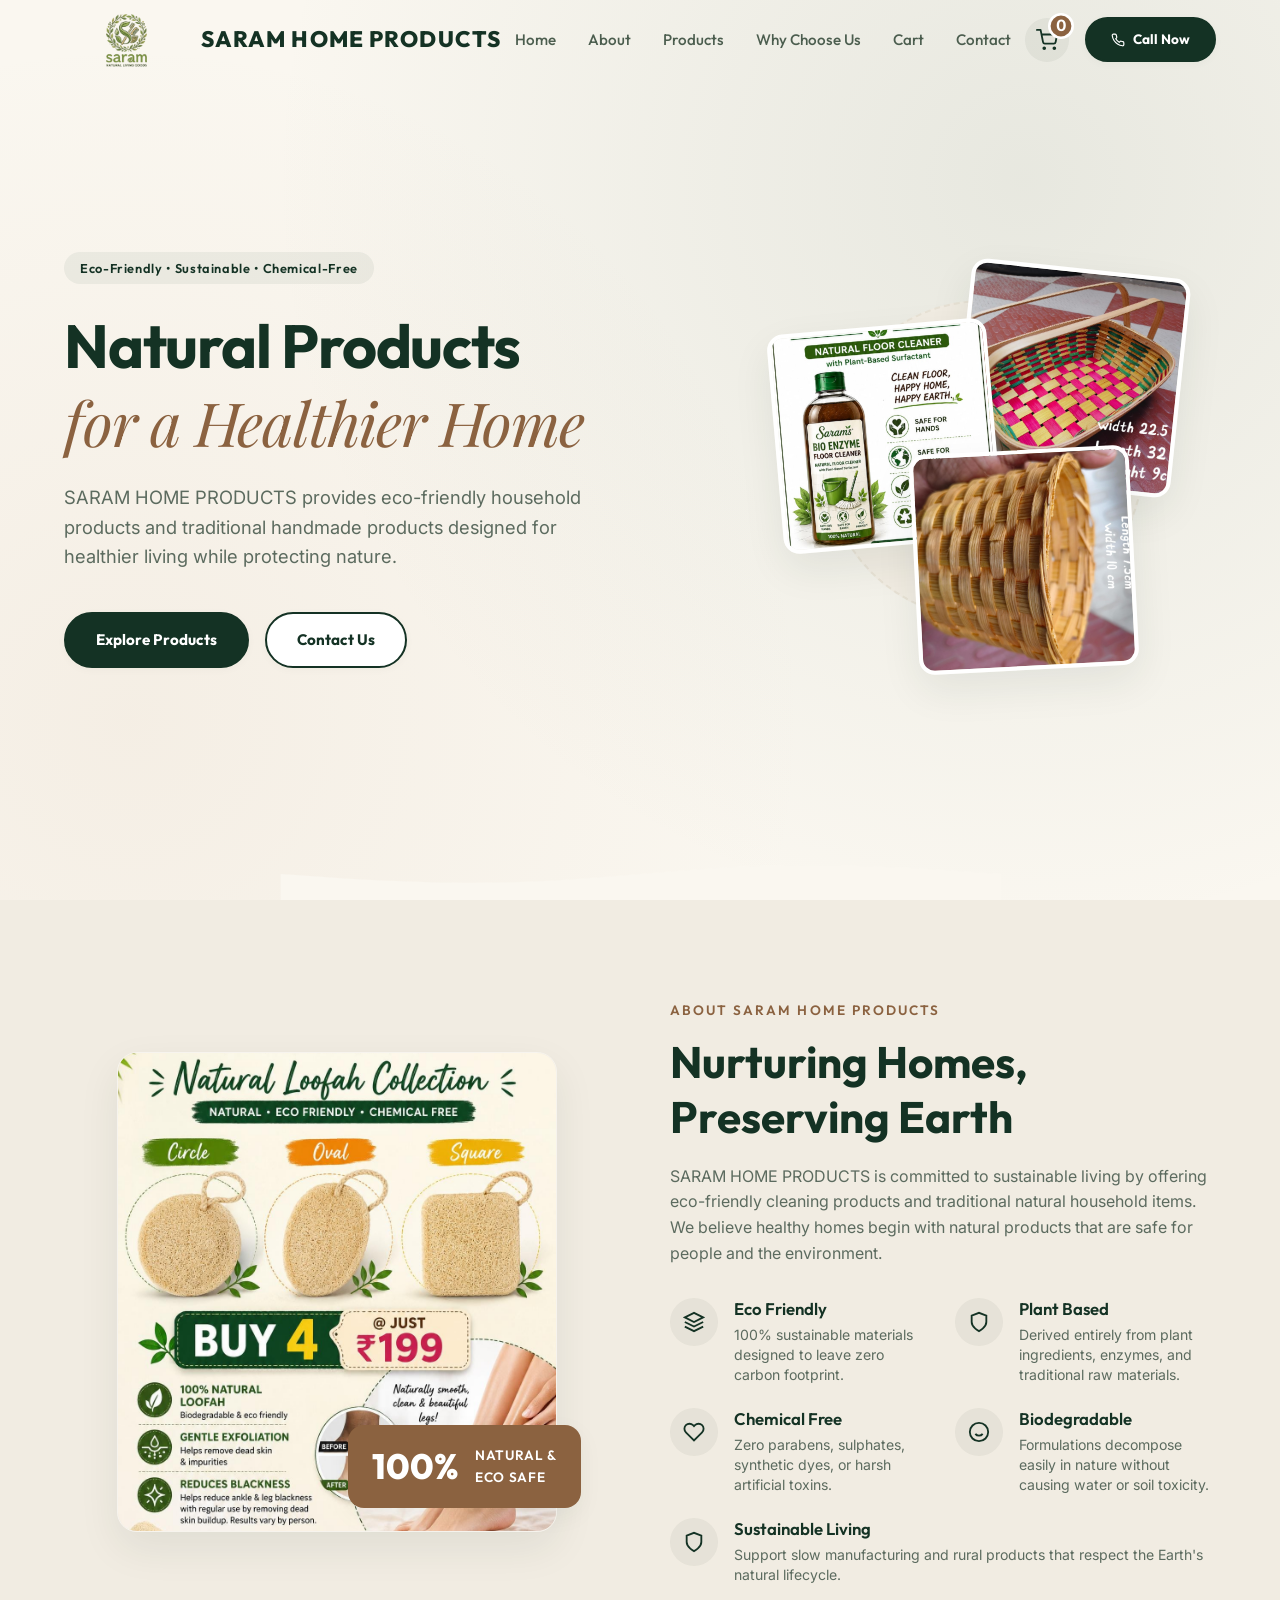
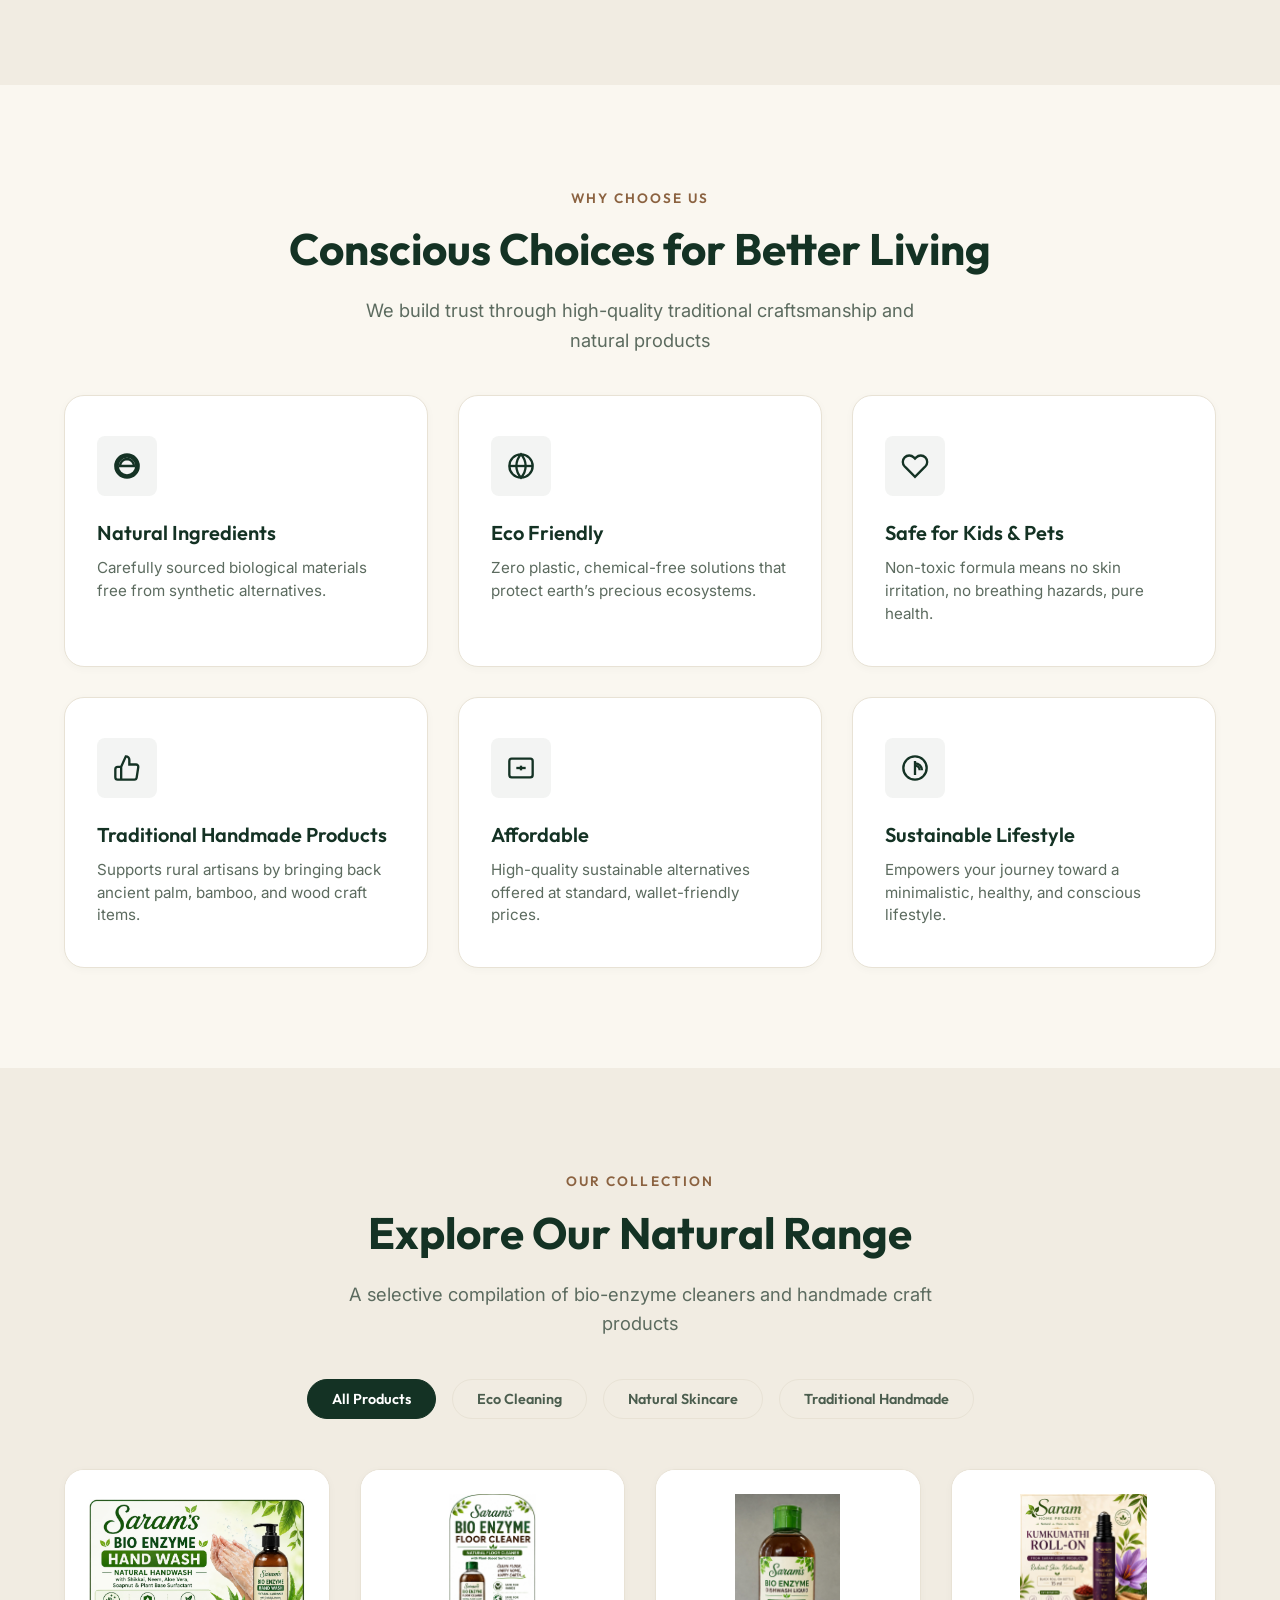
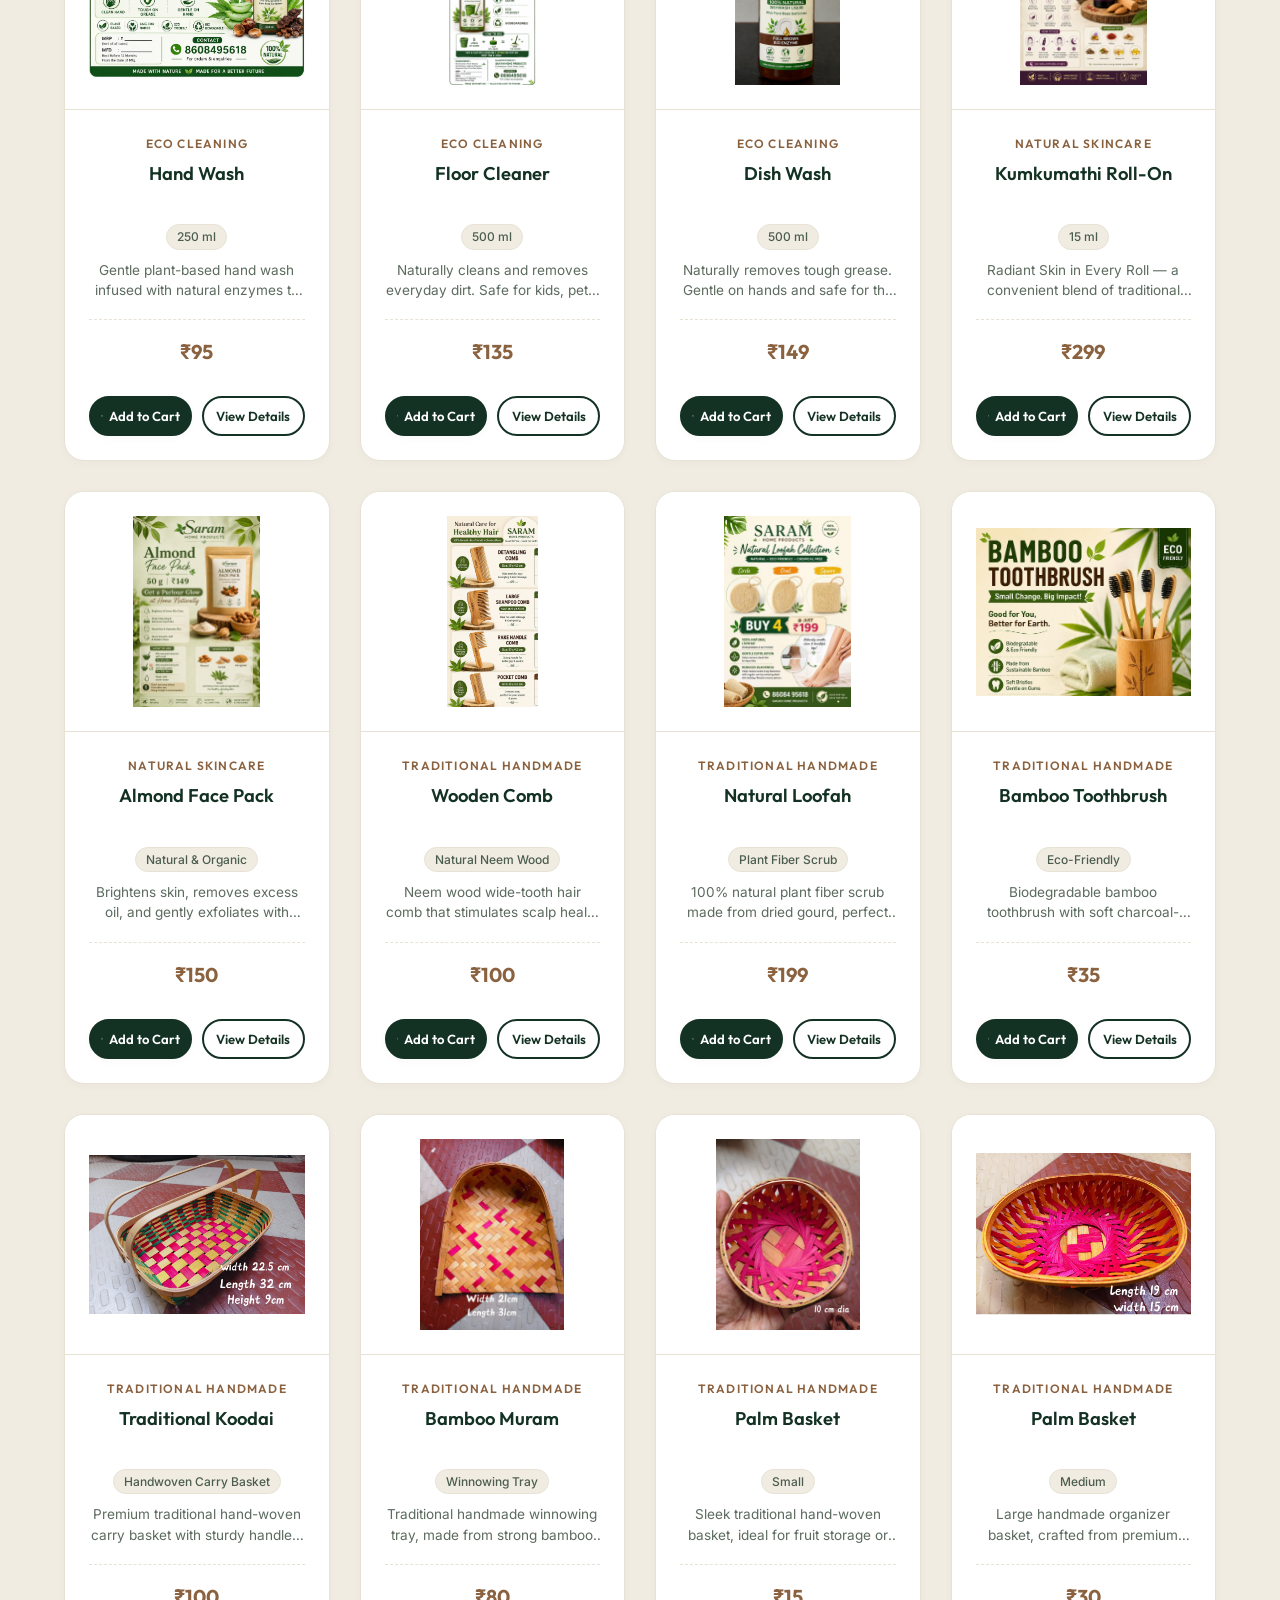
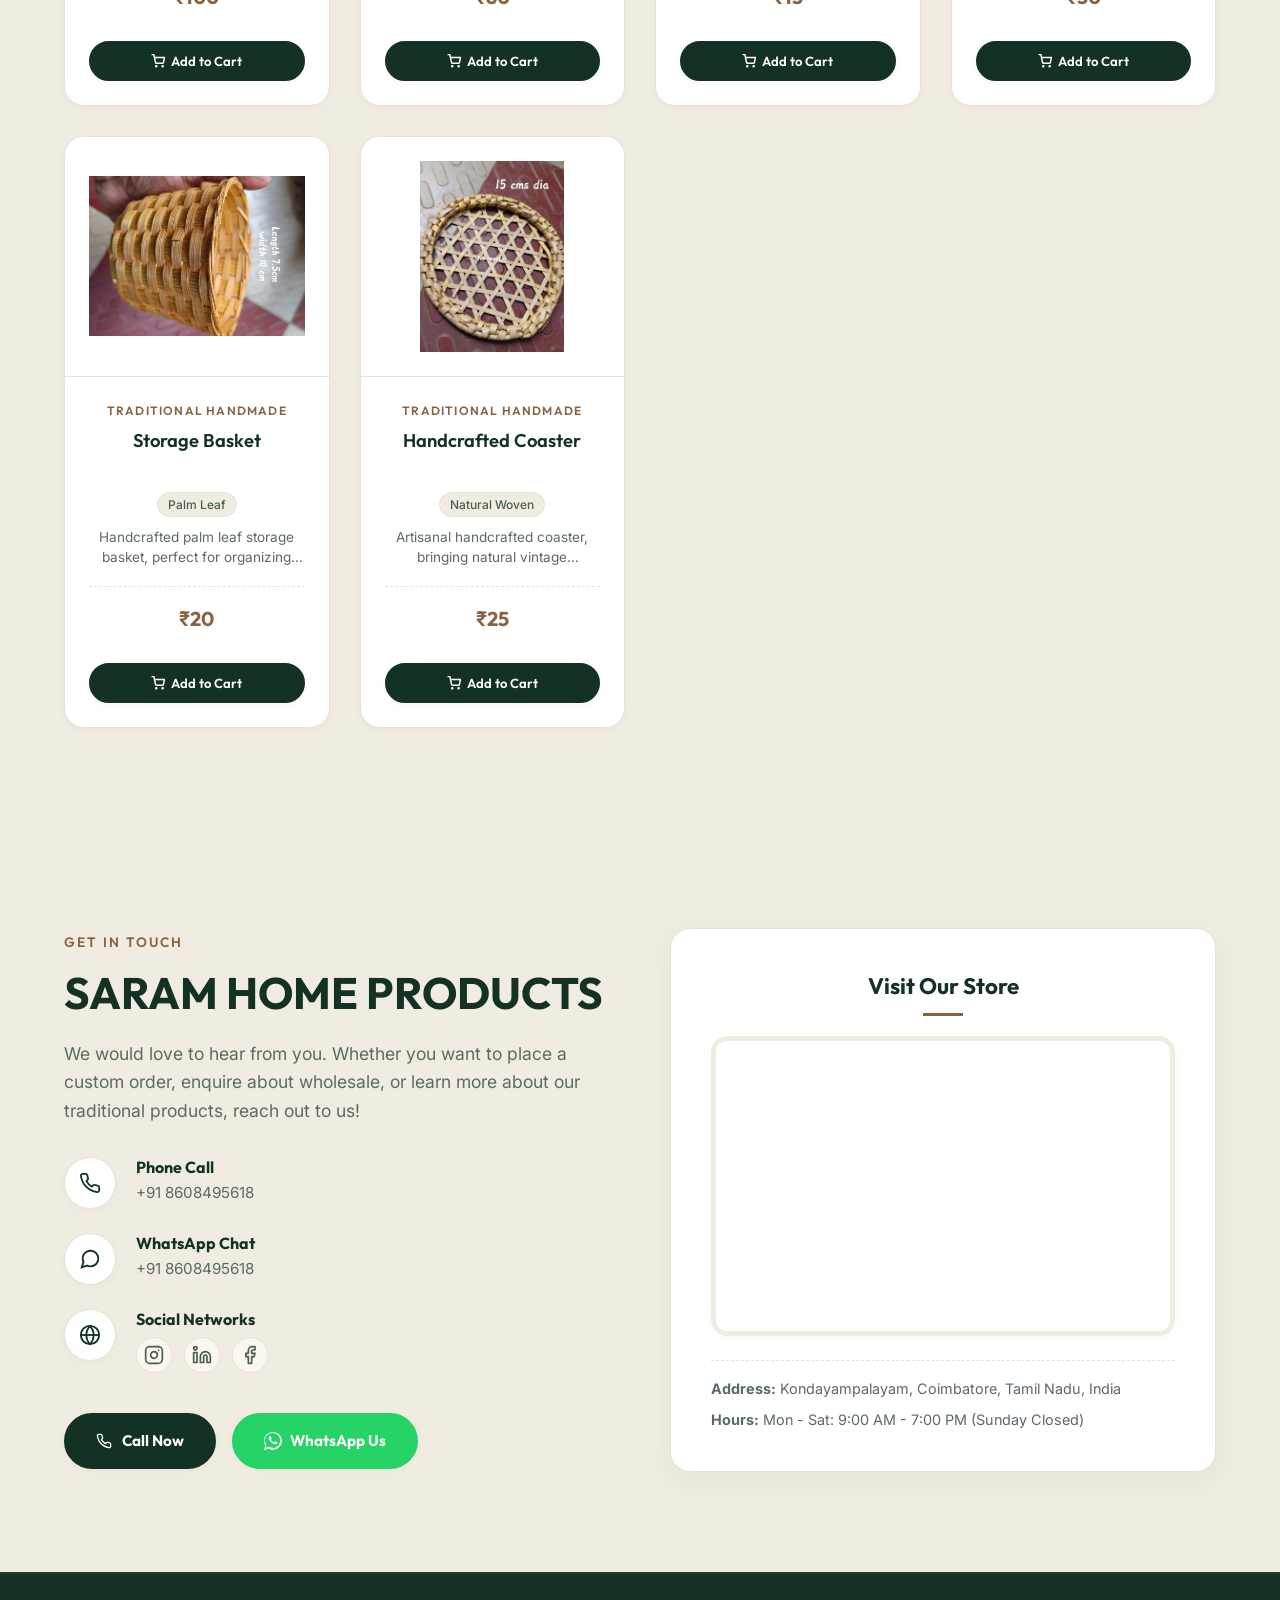
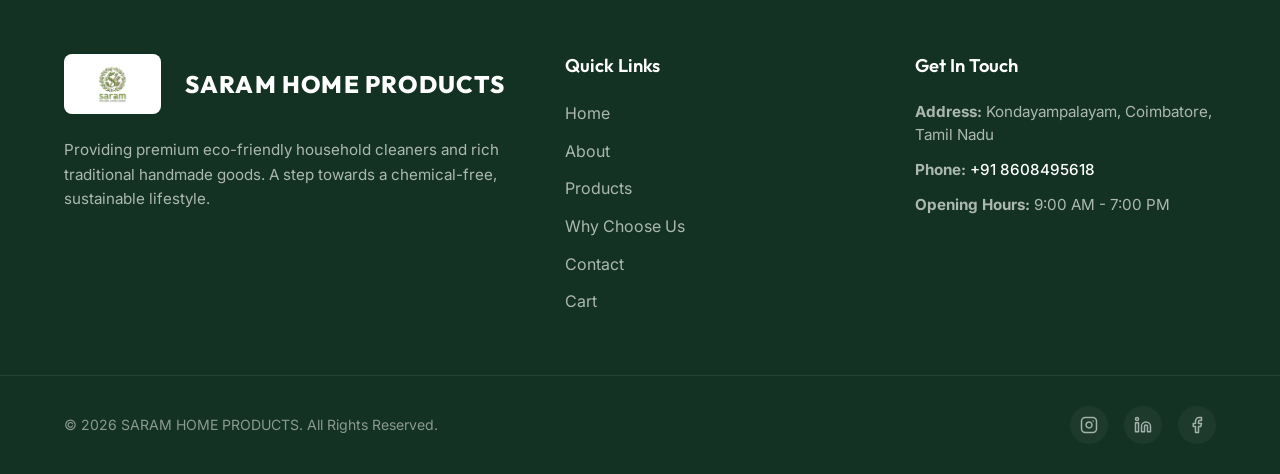
==== index.html @ b88251b3 "testing_commit" ====
<!DOCTYPE html>
<html lang="en">
<head>
  <meta charset="UTF-8">
  <meta name="viewport" content="width=device-width, initial-scale=1.0">
  <title>SARAM HOME PRODUCTS | Eco-Friendly & Traditional Handmade Products</title>
  
  <!-- SEO Meta Tags -->
  <meta name="description" content="SARAM HOME PRODUCTS offers natural, eco-friendly cleaning solutions and premium traditional handmade household products. Sustainable, plant-based, and chemical-free.">
  <meta name="keywords" content="eco-friendly, natural cleaning, bio enzyme, traditional handmade products, sustainable living, chemical-free, biodegradable, Coimbatore, Saram, basket, loofah">
  <meta name="author" content="SARAM HOME PRODUCTS">
  
  <!-- Open Graph / Facebook -->
  <meta property="og:type" content="website">
  <meta property="og:url" content="https://saramhomeproducts.com/">
  <meta property="og:title" content="SARAM HOME PRODUCTS | Eco-Friendly & Traditional Handmade Products">
  <meta property="og:description" content="SARAM HOME PRODUCTS offers natural, eco-friendly cleaning solutions and premium traditional handmade household products. Sustainable, plant-based, and chemical-free.">
  <meta property="og:image" content="images/logo.png">

  <!-- Twitter -->
  <meta property="twitter:card" content="summary_large_image">
  <meta property="twitter:url" content="https://saramhomeproducts.com/">
  <meta property="twitter:title" content="SARAM HOME PRODUCTS | Eco-Friendly & Traditional Handmade Products">
  <meta property="twitter:description" content="SARAM HOME PRODUCTS offers natural, eco-friendly cleaning solutions and premium traditional handmade household products. Sustainable, plant-based, and chemical-free.">
  <meta property="twitter:image" content="images/logo.png">

  <!-- Favicon -->
  <link rel="icon" type="image/png" href="images/logo.png">

  <!-- CSS Stylesheets -->
  <link rel="stylesheet" href="style.css">
</head>
<body>

  <!-- Navigation Bar -->
  <header class="main-header" id="home">
    <div class="container header-container">
      <a href="#home" class="logo-area" aria-label="SARAM HOME PRODUCTS Home">
        <img src="images/logo.png" alt="SARAM HOME PRODUCTS Logo" class="nav-logo">
        <span class="brand-name">SARAM HOME PRODUCTS</span>
      </a>

      <!-- Desktop Nav Links -->
      <nav class="desktop-nav" aria-label="Main Navigation">
        <ul>
          <li><a href="#home" class="nav-link active">Home</a></li>
          <li><a href="#about" class="nav-link">About</a></li>
          <li><a href="#products" class="nav-link">Products</a></li>
          <li><a href="#why-choose-us" class="nav-link">Why Choose Us</a></li>
          <li><a href="#cart" class="nav-link">Cart</a></li>
          <li><a href="#contact" class="nav-link">Contact</a></li>
        </ul>
      </nav>

      <!-- Right Side CTA / Menu Toggle -->
      <div class="nav-right">
        <a href="#cart" class="nav-cart-btn" id="navCartBtn" aria-label="View Shopping Cart">
          <svg xmlns="http://www.w3.org/2000/svg" viewBox="0 0 24 24" fill="none" stroke="currentColor" stroke-width="2" stroke-linecap="round" stroke-linejoin="round" class="icon-cart">
            <circle cx="9" cy="21" r="1"></circle>
            <circle cx="20" cy="21" r="1"></circle>
            <path d="M1 1h4l2.68 13.39a2 2 0 0 0 2 1.61h9.72a2 2 0 0 0 2-1.61L23 6H6"></path>
          </svg>
          <span class="cart-badge" id="cartBadge">0</span>
        </a>
        <a href="tel:+918608495618" class="btn btn-nav-cta">
          <svg xmlns="http://www.w3.org/2000/svg" viewBox="0 0 24 24" fill="none" stroke="currentColor" stroke-width="2" stroke-linecap="round" stroke-linejoin="round" class="icon-tel"><path d="M22 16.92v3a2 2 0 0 1-2.18 2 19.79 19.79 0 0 1-8.63-3.07 19.5 19.5 0 0 1-6-6 19.79 19.79 0 0 1-3.07-8.67A2 2 0 0 1 4.11 2h3a2 2 0 0 1 2 1.72 12.84 12.84 0 0 0 .7 2.81 2 2 0 0 1-.45 2.11L8.09 9.91a16 16 0 0 0 6 6l1.27-1.27a2 2 0 0 1 2.11-.45 12.84 12.84 0 0 0 2.81.7A2 2 0 0 1 22 16.92z"></path></svg>
          Call Now
        </a>
        <button class="mobile-menu-toggle" aria-label="Toggle Menu" aria-expanded="false">
          <span class="hamburger-bar"></span>
          <span class="hamburger-bar"></span>
          <span class="hamburger-bar"></span>
        </button>
      </div>
    </div>
  </header>

  <!-- Mobile Overlay Navigation -->
  <div class="mobile-nav-overlay" id="mobileNavOverlay">
    <nav class="mobile-nav" aria-label="Mobile Navigation">
      <ul>
        <li><a href="#home" class="mobile-link">Home</a></li>
        <li><a href="#about" class="mobile-link">About</a></li>
        <li><a href="#products" class="mobile-link">Products</a></li>
        <li><a href="#why-choose-us" class="mobile-link">Why Choose Us</a></li>
        <li><a href="#contact" class="mobile-link">Contact</a></li>
        <li>
          <a href="#cart" class="mobile-link mobile-cart-link">
            <svg xmlns="http://www.w3.org/2000/svg" viewBox="0 0 24 24" fill="none" stroke="currentColor" stroke-width="2" stroke-linecap="round" stroke-linejoin="round" class="icon-cart-sm">
              <circle cx="9" cy="21" r="1"></circle>
              <circle cx="20" cy="21" r="1"></circle>
              <path d="M1 1h4l2.68 13.39a2 2 0 0 0 2 1.61h9.72a2 2 0 0 0 2-1.61L23 6H6"></path>
            </svg>
            Cart <span class="mobile-cart-badge" id="mobileCartBadge">0</span>
          </a>
        </li>
        <li>
          <a href="tel:+918608495618" class="btn btn-mobile-cta">Call Now</a>
        </li>
      </ul>
    </nav>
  </div>

  <!-- Hero Section -->
  <section class="hero-section">
    <div class="container hero-container">
      <!-- Left Column: Content -->
      <div class="hero-content fade-in-left">
        <span class="hero-badge">Eco-Friendly • Sustainable • Chemical-Free</span>
        <h1 class="hero-title">Natural Products <br><span class="highlight">for a Healthier Home</span></h1>
        <p class="hero-desc">
          SARAM HOME PRODUCTS provides eco-friendly household products and traditional handmade products designed for healthier living while protecting nature.
        </p>
        <div class="hero-buttons">
          <a href="#products" class="btn btn-primary">Explore Products</a>
          <a href="#contact" class="btn btn-secondary">Contact Us</a>
        </div>
      </div>

      <!-- Right Column: Premium Collage / Image -->
      <div class="hero-visual fade-in-right">
        <div class="collage-container">
          <div class="collage-bg-circle"></div>
          <img src="images/bio_enzyme_floor_cleaner.jpeg" alt="SARAM Bio Enzyme Floor Cleaner" class="collage-img collage-img-main">
          <img src="images/koodai_rs100.jpeg" alt="SARAM Traditional Handmade Koodai" class="collage-img collage-img-sub1">
          <img src="images/basket_rs20.jpeg" alt="SARAM Handmade Basket" class="collage-img collage-img-sub2">
        </div>
      </div>
    </div>
    
    <!-- Decorative Leaf Divider -->
    <div class="section-divider">
      <svg viewBox="0 0 1440 120" fill="none" xmlns="http://www.w3.org/2000/svg">
        <path d="M0,64L80,69.3C160,75,320,85,480,80C640,75,800,53,960,48C1120,43,1280,53,1360,58.7L1440,64L1440,120L1360,120C1280,120,1120,120,960,120C800,120,640,120,480,120C320,120,160,120,80,120L0,120Z" fill="#FAF7F0"></path>
      </svg>
    </div>
  </section>

  <!-- About Section -->
  <section id="about" class="about-section scroll-anim-trigger">
    <div class="container">
      <div class="grid-2-col">
        <!-- Image / Graphics Side -->
        <div class="about-visual fade-in-left">
          <div class="about-image-wrapper">
            <img src="images/Loofah.jpeg" alt="Natural Organic Loofah" class="about-img">
            <div class="experience-badge">
              <span class="number">100%</span>
              <span class="text">Natural &<br>Eco Safe</span>
            </div>
          </div>
        </div>
        
        <!-- Text Side -->
        <div class="about-content fade-in-right">
          <span class="section-tag">About SARAM HOME PRODUCTS</span>
          <h2 class="section-title">Nurturing Homes, <br>Preserving Earth</h2>
          <p class="section-desc">
            SARAM HOME PRODUCTS is committed to sustainable living by offering eco-friendly cleaning products and traditional natural household items. We believe healthy homes begin with natural products that are safe for people and the environment.
          </p>
          
          <!-- Key Features Grid -->
          <div class="about-features">
            <div class="feature-item">
              <div class="feature-icon-circle">
                <svg xmlns="http://www.w3.org/2000/svg" viewBox="0 0 24 24" fill="none" stroke="currentColor" stroke-width="2"><path d="M12 2L2 7l10 5 10-5-10-5zM2 17l10 5 10-5M2 12l10 5 10-5"></path></svg>
              </div>
              <div class="feature-text">
                <h3>Eco Friendly</h3>
                <p>100% sustainable materials designed to leave zero carbon footprint.</p>
              </div>
            </div>
            
            <div class="feature-item">
              <div class="feature-icon-circle">
                <svg xmlns="http://www.w3.org/2000/svg" viewBox="0 0 24 24" fill="none" stroke="currentColor" stroke-width="2"><path d="M12 22s8-4 8-10V5l-8-3-8 3v7c0 6 8 10 8 10z"></path></svg>
              </div>
              <div class="feature-text">
                <h3>Plant Based</h3>
                <p>Derived entirely from plant ingredients, enzymes, and traditional raw materials.</p>
              </div>
            </div>

            <div class="feature-item">
              <div class="feature-icon-circle">
                <svg xmlns="http://www.w3.org/2000/svg" viewBox="0 0 24 24" fill="none" stroke="currentColor" stroke-width="2"><path d="M20.84 4.61a5.5 5.5 0 0 0-7.78 0L12 5.67l-1.06-1.06a5.5 5.5 0 0 0-7.78 7.78l1.06 1.06L12 21.23l7.78-7.78 1.06-1.06a5.5 5.5 0 0 0 0-7.78z"></path></svg>
              </div>
              <div class="feature-text">
                <h3>Chemical Free</h3>
                <p>Zero parabens, sulphates, synthetic dyes, or harsh artificial toxins.</p>
              </div>
            </div>

            <div class="feature-item">
              <div class="feature-icon-circle">
                <svg xmlns="http://www.w3.org/2000/svg" viewBox="0 0 24 24" fill="none" stroke="currentColor" stroke-width="2"><circle cx="12" cy="12" r="10"></circle><path d="M8 14s1.5 2 4 2 4-2 4-2"></path><line x1="9" y1="9" x2="9.01" y2="9"></line><line x1="15" y1="9" x2="15.01" y2="9"></line></svg>
              </div>
              <div class="feature-text">
                <h3>Biodegradable</h3>
                <p>Formulations decompose easily in nature without causing water or soil toxicity.</p>
              </div>
            </div>

            <div class="feature-itemFull">
              <div class="feature-icon-circle">
                <svg xmlns="http://www.w3.org/2000/svg" viewBox="0 0 24 24" fill="none" stroke="currentColor" stroke-width="2"><path d="M12 22s8-4 8-10V5l-8-3-8 3v7c0 6 8 10 8 10z"></path></svg>
              </div>
              <div class="feature-text">
                <h3>Sustainable Living</h3>
                <p>Support slow manufacturing and rural products that respect the Earth's natural lifecycle.</p>
              </div>
            </div>
          </div>
        </div>
      </div>
    </div>
  </section>

  <!-- Why Choose Us Section -->
  <section id="why-choose-us" class="why-section scroll-anim-trigger">
    <div class="container">
      <div class="section-header text-center">
        <span class="section-tag">Why Choose Us</span>
        <h2 class="section-title">Conscious Choices for Better Living</h2>
        <p class="section-subtitle">We build trust through high-quality traditional craftsmanship and natural products</p>
      </div>

      <div class="why-grid">
        <!-- Card 1 -->
        <div class="why-card fade-in-up">
          <div class="why-icon-box">
            <svg xmlns="http://www.w3.org/2000/svg" viewBox="0 0 24 24" fill="none" stroke="currentColor" stroke-width="2"><path d="M12 2C6.5 2 2 6.5 2 12s4.5 10 10 10 10-4.5 10-10S17.5 2 12 2zm0 18c-4.4 0-8-3.6-8-8s3.6-8 8-8 8 3.6 8 8-3.6 8-8 8z"></path><path d="M12 6c-3.3 0-6 2.7-6 6h12c0-3.3-2.7-6-6-6z"></path></svg>
          </div>
          <h3>Natural Ingredients</h3>
          <p>Carefully sourced biological materials free from synthetic alternatives.</p>
        </div>

        <!-- Card 2 -->
        <div class="why-card fade-in-up">
          <div class="why-icon-box">
            <svg xmlns="http://www.w3.org/2000/svg" viewBox="0 0 24 24" fill="none" stroke="currentColor" stroke-width="2"><path d="M2 12h20"></path><path d="M12 2a15.3 15.3 0 0 1 4 10 15.3 15.3 0 0 1-4 10 15.3 15.3 0 0 1-4-10 15.3 15.3 0 0 1 4-10z"></path><circle cx="12" cy="12" r="10"></circle></svg>
          </div>
          <h3>Eco Friendly</h3>
          <p>Zero plastic, chemical-free solutions that protect earth’s precious ecosystems.</p>
        </div>

        <!-- Card 3 -->
        <div class="why-card fade-in-up">
          <div class="why-icon-box">
            <svg xmlns="http://www.w3.org/2000/svg" viewBox="0 0 24 24" fill="none" stroke="currentColor" stroke-width="2"><path d="M20.84 4.61a5.5 5.5 0 0 0-7.78 0L12 5.67l-1.06-1.06a5.5 5.5 0 0 0-7.78 7.78l1.06 1.06L12 21.23l7.78-7.78 1.06-1.06a5.5 5.5 0 0 0 0-7.78z"></path></svg>
          </div>
          <h3>Safe for Kids & Pets</h3>
          <p>Non-toxic formula means no skin irritation, no breathing hazards, pure health.</p>
        </div>

        <!-- Card 4 -->
        <div class="why-card fade-in-up">
          <div class="why-icon-box">
            <svg xmlns="http://www.w3.org/2000/svg" viewBox="0 0 24 24" fill="none" stroke="currentColor" stroke-width="2"><path d="M14 9V5a3 3 0 0 0-3-3l-4 9v11h11.28a2 2 0 0 0 2-1.7l1.38-9a2 2 0 0 0-2-2.3zM7 22H4a2 2 0 0 1-2-2v-7a2 2 0 0 1 2-2h3"></path></svg>
          </div>
          <h3>Traditional Handmade Products</h3>
          <p>Supports rural artisans by bringing back ancient palm, bamboo, and wood craft items.</p>
        </div>

        <!-- Card 5 -->
        <div class="why-card fade-in-up">
          <div class="why-icon-box">
            <svg xmlns="http://www.w3.org/2000/svg" viewBox="0 0 24 24" fill="none" stroke="currentColor" stroke-width="2"><rect x="2" y="4" width="20" height="16" rx="2"></rect><line x1="12" y1="10" x2="12" y2="14"></line><line x1="8" y1="12" x2="16" y2="12"></line></svg>
          </div>
          <h3>Affordable</h3>
          <p>High-quality sustainable alternatives offered at standard, wallet-friendly prices.</p>
        </div>

        <!-- Card 6 -->
        <div class="why-card fade-in-up">
          <div class="why-icon-box">
            <svg xmlns="http://www.w3.org/2000/svg" viewBox="0 0 24 24" fill="none" stroke="currentColor" stroke-width="2"><path d="M12 22c5.523 0 10-4.477 10-10S17.523 2 12 2 2 6.477 2 12s4.477 10 10 10z"></path><path d="M12 18V6"></path><path d="M12 10a4 4 0 0 1 4 4"></path><path d="M12 8a6 6 0 0 1 6 6"></path></svg>
          </div>
          <h3>Sustainable Lifestyle</h3>
          <p>Empowers your journey toward a minimalistic, healthy, and conscious lifestyle.</p>
        </div>
      </div>
    </div>
  </section>

  <!-- Products Section -->
  <section id="products" class="products-section scroll-anim-trigger">
    <div class="container">
      <div class="section-header text-center">
        <span class="section-tag">Our Collection</span>
        <h2 class="section-title">Explore Our Natural Range</h2>
        <p class="section-subtitle">A selective compilation of bio-enzyme cleaners and handmade craft products</p>
      </div>

      <!-- Filter Tabs -->
      <div class="filter-tabs">
        <button class="filter-tab active" data-filter="all">All Products</button>
        <button class="filter-tab" data-filter="cleaning">Eco Cleaning</button>
        <button class="filter-tab" data-filter="skincare">Natural Skincare</button>
        <button class="filter-tab" data-filter="handmade">Traditional Handmade</button>
      </div>

      <!-- Products Grid -->
      <div id="products-grid" class="products-grid">
        <!-- Rendered dynamically by script.js -->
        <div class="loader-element">
          <div class="spinner"></div>
          <p>Loading natural catalog...</p>
        </div>
      </div>
    </div>
  </section>

  <!-- Dedicated Cart Page Section -->
  <section id="cart" class="cart-section page-view-section" style="display: none;">
    <div class="container">
      <div class="section-header text-center">
        <span class="section-tag">Your Shopping Bag</span>
        <h2 class="section-title">Shopping Cart</h2>
        <p class="section-subtitle">Review your selected items before proceeding to checkout</p>
      </div>

      <!-- Container for active cart items / empty cart -->
      <div id="cart-content" class="cart-content-wrapper">
        <!-- Injected dynamically via script.js -->
      </div>
    </div>
  </section>

  <!-- Dedicated Checkout Page Section -->
  <section id="checkout" class="checkout-section page-view-section" style="display: none;">
    <div class="container">
      <div class="section-header text-center">
        <span class="section-tag">Order Details</span>
        <h2 class="section-title">Checkout</h2>
        <p class="section-subtitle">Provide your delivery details to place your order via WhatsApp</p>
      </div>

      <div class="checkout-grid">
        <!-- Delivery Information Form -->
        <div class="checkout-form-card fade-in-left">
          <h3 class="checkout-card-title">
            <svg xmlns="http://www.w3.org/2000/svg" viewBox="0 0 24 24" fill="none" stroke="currentColor" stroke-width="2" width="20" height="20"><path d="M20 21v-2a4 4 0 0 0-4-4H8a4 4 0 0 0-4 4v2"></path><circle cx="12" cy="7" r="4"></circle></svg>
            Customer Information
          </h3>
          
          <form id="checkout-form" novalidate>
            <div class="form-group">
              <label for="cust-name">Full Name <span class="required-star">*</span></label>
              <input type="text" id="cust-name" class="form-control" placeholder="Enter your full name" required>
              <span class="error-msg" id="err-name">Full Name is required</span>
            </div>

            <div class="form-group">
              <label for="cust-phone">Phone Number <span class="required-star">*</span></label>
              <input type="tel" id="cust-phone" class="form-control" placeholder="Enter your 10-digit mobile number" required>
              <span class="error-msg" id="err-phone">Valid phone number is required</span>
            </div>

            <div class="form-group">
              <label for="cust-email">Email Address <span class="optional-tag">(Optional)</span></label>
              <input type="email" id="cust-email" class="form-control" placeholder="Enter your email address">
            </div>

            <div class="form-group">
              <label for="cust-address">Delivery Address <span class="required-star">*</span></label>
              <textarea id="cust-address" class="form-control" rows="3" placeholder="Enter complete door no, street name, area, city" required></textarea>
              <span class="error-msg" id="err-address">Delivery address is required</span>
            </div>

            <!-- Redirect Notice Banner -->
            <div class="checkout-notice-box" id="checkout-notice" style="display: none;">
              <div class="notice-icon">
                <svg xmlns="http://www.w3.org/2000/svg" viewBox="0 0 24 24" fill="none" stroke="currentColor" stroke-width="2" width="22" height="22"><circle cx="12" cy="12" r="10"></circle><line x1="12" y1="16" x2="12" y2="12"></line><line x1="12" y1="8" x2="12.01" y2="8"></line></svg>
              </div>
              <p class="notice-text">
                Our team will review your order and contact you shortly to confirm availability and provide further assistance.
              </p>
            </div>

            <div class="checkout-actions">
              <button type="button" class="btn btn-secondary" id="btnBackToCart">Continue Shopping / Back to Cart</button>
              <button type="submit" class="btn btn-primary btn-place-order" id="btnPlaceOrder">
                <svg xmlns="http://www.w3.org/2000/svg" viewBox="0 0 16 16" fill="currentColor" width="18" height="18" class="bi bi-whatsapp"><path d="M13.601 2.326A7.854 7.854 0 0 0 7.994 0C3.627 0 .068 3.558.064 7.926c0 1.399.366 2.76 1.057 3.965L0 16l4.204-1.102a7.933 7.933 0 0 0 3.79.907h.004c4.368 0 7.926-3.558 7.93-7.93a7.897 7.897 0 0 0-2.327-5.617zm-5.604 11.66h-.005a6.767 6.767 0 0 1-3.478-.963l-.25-.15-2.5 1.025.26-2.434-.162-.26a6.761 6.761 0 0 1-1.049-3.628c0-3.734 3.047-6.782 6.784-6.782a6.78 6.78 0 0 1 4.78 1.986 6.77 6.77 0 0 1 2.0 4.781c-.004 3.743-3.052 6.788-6.783 6.788zm3.625-5.006c-.195-.097-1.15-.567-1.325-.63-.175-.064-.303-.097-.43.097-.127.195-.492.63-.604.757-.113.127-.223.14-.418.042-.195-.097-.823-.304-1.567-.966-.578-.517-.969-1.157-1.083-1.352-.113-.195-.012-.3.086-.398.089-.088.195-.228.293-.342.1-.114.133-.195.199-.328.066-.133.033-.25-.017-.348-.05-.097-.43-1.036-.59-1.422-.156-.378-.314-.327-.43-.333-.11-.005-.237-.006-.363-.006-.127 0-.332.048-.507.242-.175.195-.67.654-.67 1.593 0 .938.683 1.842.778 1.971.095.128 1.343 2.05 3.255 2.879.455.197.81.315 1.088.403.457.145.874.124 1.205.075.369-.054 1.15-.47 1.31-.925.16-.453.16-.842.112-.925-.048-.083-.175-.128-.37-.226z"/></svg>
                Place Order via WhatsApp
              </button>
            </div>
          </form>
        </div>

        <!-- Checkout Order Summary -->
        <div class="checkout-summary-card fade-in-right">
          <h3 class="checkout-card-title">Order Summary</h3>
          <div id="checkout-items-list" class="checkout-items-list">
            <!-- Injected dynamically -->
          </div>
          <div class="checkout-summary-row checkout-total-row">
            <span>Grand Total:</span>
            <span class="checkout-total-val" id="checkout-grand-total">₹0</span>
          </div>
        </div>
      </div>
    </div>
  </section>

  <!-- Product Details Modal (Overlay) -->
  <div class="modal-backdrop" id="productModal" role="dialog" aria-modal="true" aria-hidden="true">
    <div class="modal-container">
      <button class="modal-close" aria-label="Close details">
        <svg xmlns="http://www.w3.org/2000/svg" viewBox="0 0 24 24" fill="none" stroke="currentColor" stroke-width="2" stroke-linecap="round" stroke-linejoin="round"><line x1="18" y1="6" x2="6" y2="18"></line><line x1="6" y1="6" x2="18" y2="18"></line></svg>
      </button>
      <div class="modal-body">
        <!-- Content will be injected dynamically -->
      </div>
    </div>
  </div>

  <!-- Product Image Lightbox (triggered from product cards) -->
  <div class="plb-overlay" id="productLightbox" role="dialog" aria-modal="true" aria-hidden="true" aria-label="Product Image Viewer">
    <button class="plb-close" aria-label="Close image viewer">&times;</button>
    <button class="plb-nav plb-prev" aria-label="Previous product">&#10094;</button>
    <button class="plb-nav plb-next" aria-label="Next product">&#10095;</button>
    <div class="plb-content">
      <img src="" alt="" class="plb-img">
      <div class="plb-info">
        <p class="plb-caption"></p>
        <p class="plb-sub"></p>
      </div>
      <div class="plb-counter"></div>
    </div>
  </div>

  <!-- Contact & Store Map Section -->
  <section id="contact" class="contact-section scroll-anim-trigger">
    <div class="container">
      <div class="grid-2-col">
        <!-- Contact details -->
        <div class="contact-info fade-in-left">
          <span class="section-tag">Get in Touch</span>
          <h2 class="section-title">SARAM HOME PRODUCTS</h2>
          <p class="contact-intro">
            We would love to hear from you. Whether you want to place a custom order, enquire about wholesale, or learn more about our traditional products, reach out to us!
          </p>

          <div class="contact-details-list">
            <!-- Phone -->
            <div class="contact-detail-item">
              <div class="contact-detail-icon">
                <svg xmlns="http://www.w3.org/2000/svg" viewBox="0 0 24 24" fill="none" stroke="currentColor" stroke-width="2"><path d="M22 16.92v3a2 2 0 0 1-2.18 2 19.79 19.79 0 0 1-8.63-3.07 19.5 19.5 0 0 1-6-6 19.79 19.79 0 0 1-3.07-8.67A2 2 0 0 1 4.11 2h3a2 2 0 0 1 2 1.72 12.84 12.84 0 0 0 .7 2.81 2 2 0 0 1-.45 2.11L8.09 9.91a16 16 0 0 0 6 6l1.27-1.27a2 2 0 0 1 2.11-.45 12.84 12.84 0 0 0 2.81.7A2 2 0 0 1 22 16.92z"></path></svg>
              </div>
              <div class="contact-detail-text">
                <h4>Phone Call</h4>
                <p><a href="tel:+918608495618" class="contact-link">+91 8608495618</a></p>
              </div>
            </div>

            <!-- WhatsApp -->
            <div class="contact-detail-item">
              <div class="contact-detail-icon">
                <svg xmlns="http://www.w3.org/2000/svg" viewBox="0 0 24 24" fill="none" stroke="currentColor" stroke-width="2"><path d="M21 11.5a8.38 8.38 0 0 1-.9 3.8 8.5 8.5 0 0 1-7.6 4.7 8.38 8.38 0 0 1-3.8-.9L3 21l1.9-5.7a8.38 8.38 0 0 1-.9-3.8 8.5 8.5 0 0 1 4.7-7.6 8.38 8.38 0 0 1 3.8-.9h.5a8.48 8.48 0 0 1 8 8v.5z"></path></svg>
              </div>
              <div class="contact-detail-text">
                <h4>WhatsApp Chat</h4>
                <p><a href="https://wa.me/918608495618" target="_blank" rel="noopener noreferrer" class="contact-link">+91 8608495618</a></p>
              </div>
            </div>

            <!-- Socials -->
            <div class="contact-detail-item">
              <div class="contact-detail-icon">
                <svg xmlns="http://www.w3.org/2000/svg" viewBox="0 0 24 24" fill="none" stroke="currentColor" stroke-width="2"><circle cx="12" cy="12" r="10"></circle><line x1="2" y1="12" x2="22" y2="12"></line><path d="M12 2a15.3 15.3 0 0 1 4 10 15.3 15.3 0 0 1-4 10 15.3 15.3 0 0 1-4-10 15.3 15.3 0 0 1 4-10z"></path></svg>
              </div>
              <div class="contact-detail-text">
                <h4>Social Networks</h4>
                <div class="social-links-row">
                  <a href="https://www.instagram.com/saramhomeproducts/" target="_blank" rel="noopener noreferrer" aria-label="SARAM Instagram" class="social-icon-link instagram">
                    <svg xmlns="http://www.w3.org/2000/svg" width="20" height="20" viewBox="0 0 24 24" fill="none" stroke="currentColor" stroke-width="2" stroke-linecap="round" stroke-linejoin="round"><rect x="2" y="2" width="20" height="20" rx="5" ry="5"></rect><path d="M16 11.37A4 4 0 1 1 12.63 8 4 4 0 0 1 16 11.37z"></path><line x1="17.5" y1="6.5" x2="17.51" y2="6.5"></line></svg>
                  </a>
                  <a href="https://in.linkedin.com/in/saram-products-9a725b357" target="_blank" rel="noopener noreferrer" aria-label="SARAM LinkedIn" class="social-icon-link linkedin">
                    <svg xmlns="http://www.w3.org/2000/svg" width="20" height="20" viewBox="0 0 24 24" fill="none" stroke="currentColor" stroke-width="2" stroke-linecap="round" stroke-linejoin="round"><path d="M16 8a6 6 0 0 1 6 6v7h-4v-7a2 2 0 0 0-2-2 2 2 0 0 0-2 2v7h-4v-7a6 6 0 0 1 6-6z"></path><rect x="2" y="9" width="4" height="12"></rect><circle cx="4" cy="4" r="2"></circle></svg>
                  </a>
                  <a href="https://www.facebook.com/p/Saram-home-products-100064040493380/" target="_blank" rel="noopener noreferrer" aria-label="SARAM Facebook" class="social-icon-link facebook">
                    <svg xmlns="http://www.w3.org/2000/svg" width="20" height="20" viewBox="0 0 24 24" fill="none" stroke="currentColor" stroke-width="2" stroke-linecap="round" stroke-linejoin="round"><path d="M18 2h-3a5 5 0 0 0-5 5v3H7v4h3v8h4v-8h3l1-4h-4V7a1 1 0 0 1 1-1h3z"></path></svg>
                  </a>
                </div>
              </div>
            </div>
          </div>

          <div class="contact-actions">
            <a href="tel:+918608495618" class="btn btn-primary btn-call">
              <svg xmlns="http://www.w3.org/2000/svg" width="18" height="18" viewBox="0 0 24 24" fill="none" stroke="currentColor" stroke-width="2"><path d="M22 16.92v3a2 2 0 0 1-2.18 2 19.79 19.79 0 0 1-8.63-3.07 19.5 19.5 0 0 1-6-6 19.79 19.79 0 0 1-3.07-8.67A2 2 0 0 1 4.11 2h3a2 2 0 0 1 2 1.72 12.84 12.84 0 0 0 .7 2.81 2 2 0 0 1-.45 2.11L8.09 9.91a16 16 0 0 0 6 6l1.27-1.27a2 2 0 0 1 2.11-.45 12.84 12.84 0 0 0 2.81.7A2 2 0 0 1 22 16.92z"></path></svg>
              Call Now
            </a>
            <a href="https://wa.me/918608495618" target="_blank" rel="noopener noreferrer" class="btn btn-whatsapp">
              <svg xmlns="http://www.w3.org/2000/svg" width="18" height="18" fill="currentColor" class="bi bi-whatsapp" viewBox="0 0 16 16">
                <path d="M13.601 2.326A7.854 7.854 0 0 0 7.994 0C3.627 0 .068 3.558.064 7.926c0 1.399.366 2.76 1.057 3.965L0 16l4.204-1.102a7.933 7.933 0 0 0 3.79.907h.004c4.368 0 7.926-3.558 7.93-7.93a7.897 7.897 0 0 0-2.327-5.617zm-5.604 11.66h-.005a6.767 6.767 0 0 1-3.478-.963l-.25-.15-2.5 1.025.26-2.434-.162-.26a6.761 6.761 0 0 1-1.049-3.628c0-3.734 3.047-6.782 6.784-6.782a6.78 6.78 0 0 1 4.78 1.986 6.77 6.77 0 0 1 2.0 4.781c-.004 3.743-3.052 6.788-6.783 6.788zm3.625-5.006c-.195-.097-1.15-.567-1.325-.63-.175-.064-.303-.097-.43.097-.127.195-.492.63-.604.757-.113.127-.223.14-.418.042-.195-.097-.823-.304-1.567-.966-.578-.517-.969-1.157-1.083-1.352-.113-.195-.012-.3.086-.398.089-.088.195-.228.293-.342.1-.114.133-.195.199-.328.066-.133.033-.25-.017-.348-.05-.097-.43-1.036-.59-1.422-.156-.378-.314-.327-.43-.333-.11-.005-.237-.006-.363-.006-.127 0-.332.048-.507.242-.175.195-.67.654-.67 1.593 0 .938.683 1.842.778 1.971.095.128 1.343 2.05 3.255 2.879.455.197.81.315 1.088.403.457.145.874.124 1.205.075.369-.054 1.15-.47 1.31-.925.16-.453.16-.842.112-.925-.048-.083-.175-.128-.37-.226z"/>
              </svg>
              WhatsApp Us
            </a>
          </div>
        </div>
        
        <!-- Interactive Styled Map -->
        <div class="contact-map fade-in-right">
          <div class="map-label">Visit Our Store</div>
          <div class="map-container-wrapper">
            <iframe 
              src="https://maps.google.com/maps?q=Saram%20home%20products,%20Kondayampalayam,%20Coimbatore&t=&z=15&ie=UTF8&iwloc=&output=embed" 
              width="100%" 
              height="100%" 
              style="border:0;" 
              allowfullscreen="" 
              loading="lazy" 
              referrerpolicy="no-referrer-when-downgrade"
              title="SARAM HOME PRODUCTS Location Map">
            </iframe>
          </div>
          <div class="store-address">
            <p><strong>Address:</strong> Kondayampalayam, Coimbatore, Tamil Nadu, India</p>
            <p><strong>Hours:</strong> Mon - Sat: 9:00 AM - 7:00 PM (Sunday Closed)</p>
          </div>
        </div>
      </div>
    </div>
  </section>

  <!-- Footer -->
  <footer class="main-footer">
    <div class="container footer-grid">
      <!-- Footer Info -->
      <div class="footer-about">
        <div class="footer-logo-row">
          <div class="footer-logo-wrapper">
            <img src="images/logo.png" alt="SARAM HOME PRODUCTS Logo" class="footer-logo">
          </div>
          <h3>SARAM HOME PRODUCTS</h3>
        </div>
        <p>Providing premium eco-friendly household cleaners and rich traditional handmade goods. A step towards a chemical-free, sustainable lifestyle.</p>
      </div>

      <!-- Quick Links -->
      <div class="footer-links">
        <h4>Quick Links</h4>
        <ul>
          <li><a href="#home">Home</a></li>
          <li><a href="#about">About</a></li>
          <li><a href="#products">Products</a></li>
          <li><a href="#why-choose-us">Why Choose Us</a></li>
          <li><a href="#contact">Contact</a></li>
          <li><a href="#cart">Cart</a></li>
        </ul>
      </div>

      <!-- Contact details summary -->
      <div class="footer-contact">
        <h4>Get In Touch</h4>
        <p><strong>Address:</strong> Kondayampalayam, Coimbatore, Tamil Nadu</p>
        <p><strong>Phone:</strong> <a href="tel:+918608495618">+91 8608495618</a></p>
        <p><strong>Opening Hours:</strong> 9:00 AM - 7:00 PM</p>
      </div>
    </div>

    <!-- Bottom Footer Row -->
    <div class="footer-bottom">
      <div class="container footer-bottom-flex">
        <p class="copyright">&copy; 2026 SARAM HOME PRODUCTS. All Rights Reserved.</p>
        <div class="footer-socials">
          <a href="https://www.instagram.com/saramhomeproducts/" target="_blank" rel="noopener noreferrer" aria-label="Instagram"><svg xmlns="http://www.w3.org/2000/svg" width="18" height="18" fill="none" stroke="currentColor" stroke-width="2" stroke-linecap="round" stroke-linejoin="round" viewBox="0 0 24 24"><rect x="2" y="2" width="20" height="20" rx="5" ry="5"></rect><path d="M16 11.37A4 4 0 1 1 12.63 8 4 4 0 0 1 16 11.37z"></path><line x1="17.5" y1="6.5" x2="17.51" y2="6.5"></line></svg></a>
          <a href="https://in.linkedin.com/in/saram-products-9a725b357" target="_blank" rel="noopener noreferrer" aria-label="LinkedIn"><svg xmlns="http://www.w3.org/2000/svg" width="18" height="18" fill="none" stroke="currentColor" stroke-width="2" stroke-linecap="round" stroke-linejoin="round" viewBox="0 0 24 24"><path d="M16 8a6 6 0 0 1 6 6v7h-4v-7a2 2 0 0 0-2-2 2 2 0 0 0-2 2v7h-4v-7a6 6 0 0 1 6-6z"></path><rect x="2" y="9" width="4" height="12"></rect><circle cx="4" cy="4" r="2"></circle></svg></a>
          <a href="https://www.facebook.com/p/Saram-home-products-100064040493380/" target="_blank" rel="noopener noreferrer" aria-label="Facebook"><svg xmlns="http://www.w3.org/2000/svg" width="18" height="18" fill="none" stroke="currentColor" stroke-width="2" stroke-linecap="round" stroke-linejoin="round" viewBox="0 0 24 24"><path d="M18 2h-3a5 5 0 0 0-5 5v3H7v4h3v8h4v-8h3l1-4h-4V7a1 1 0 0 1 1-1h3z"></path></svg></a>
        </div>
      </div>
    </div>
  </footer>

  <!-- Scripts -->
  <script src="js/productData.js"></script>
  <script src="js/cart.js"></script>
  <script src="script.js"></script>
</body>
</html>
---- style.css ----
/* ==========================================================================
   SARAM HOME PRODUCTS - CSS STYLESHEET (REFINED)
   Premium, Organic, Eco-friendly design theme.
   ========================================================================== */

/* Fonts Import */
@import url('https://fonts.googleapis.com/css2?family=Inter:wght@300;400;500;600;700&family=Outfit:wght@300;400;500;600;700;800&family=Playfair+Display:ital,wght@0,400;0,600;0,700;1,400&display=swap');

/* CSS Variables */
:root {
  /* Color Palette */
  --color-primary: #143224;        /* Dark Forest Green */
  --color-primary-rgb: 20, 50, 36;
  --color-primary-dark: #0a1b13;   /* Deep Dark Green */
  --color-secondary: #4B5D4E;      /* Olive / Muted Green */
  --color-secondary-light: #7E9282;/* Soft Sage Green */
  --color-accent: #8B6240;         /* Wood / Earthy Brown */
  --color-accent-light: #C5A07D;   /* Sand Wood tone */
  --color-bg: #FAF7F0;             /* Premium Warm Cream */
  --color-bg-alt: #F1ECE2;         /* Slightly darker Warm Cream */
  --color-card: #FFFFFF;           /* Pure White */
  --color-text: #1C2E24;           /* Soft charcoal with green tint */
  --color-text-muted: #5C6B5F;     /* Muted organic gray */
  --color-border: #E8E2D5;         /* Elegant warm border */
  --color-white: #FFFFFF;
  
  /* Fonts */
  --font-heading: 'Outfit', 'Inter', sans-serif;
  --font-body: 'Inter', sans-serif;
  --font-accent: 'Playfair Display', serif;

  /* Shadows */
  --shadow-sm: 0 2px 8px rgba(20, 50, 36, 0.03);
  --shadow-md: 0 8px 24px rgba(20, 50, 36, 0.05);
  --shadow-lg: 0 16px 40px rgba(20, 50, 36, 0.08);
  --shadow-hover: 0 20px 48px rgba(20, 50, 36, 0.12);

  /* Transitions */
  --transition-fast: all 0.2s cubic-bezier(0.25, 0.8, 0.25, 1);
  --transition-smooth: all 0.4s cubic-bezier(0.25, 0.8, 0.25, 1);
  --transition-slow: all 0.6s cubic-bezier(0.25, 0.8, 0.25, 1);
  
  /* Border Radius */
  --radius-sm: 8px;
  --radius-md: 16px;
  --radius-lg: 20px;
  --radius-full: 9999px;
  
  /* Layout */
  --header-height: 80px;
}

/* Reset & Base Styles */
*, *::before, *::after {
  box-sizing: border-box;
  margin: 0;
  padding: 0;
}

html {
  scroll-behavior: smooth;
  font-size: 16px;
  -webkit-font-smoothing: antialiased;
  -moz-osx-font-smoothing: grayscale;
}

body {
  font-family: var(--font-body);
  background-color: var(--color-bg);
  color: var(--color-text);
  line-height: 1.6;
  overflow-x: hidden;
}

/* Common Layout Containers */
.container {
  width: 100%;
  max-width: 1200px;
  margin-right: auto;
  margin-left: auto;
  padding-right: 24px;
  padding-left: 24px;
}

section {
  padding-top: 100px;
  padding-bottom: 100px;
  position: relative;
}

/* Typography */
h1, h2, h3, h4 {
  font-family: var(--font-heading);
  font-weight: 700;
  color: var(--color-primary);
  line-height: 1.25;
}

h1 {
  font-size: clamp(2.5rem, 5vw, 4rem);
}

h2 {
  font-size: clamp(2rem, 4vw, 2.75rem);
}

h3 {
  font-size: clamp(1.25rem, 2vw, 1.75rem);
}

p {
  font-family: var(--font-body);
  color: var(--color-text-muted);
}

a {
  text-decoration: none;
  color: inherit;
  transition: var(--transition-fast);
}

ul {
  list-style: none;
}

img {
  max-width: 100%;
  height: auto;
  display: block;
}

/* Base Utility Classes */
.text-center { text-align: center; }
.highlight { 
  font-family: var(--font-accent);
  font-style: italic;
  font-weight: 400;
  color: var(--color-accent);
}

.section-tag {
  display: inline-block;
  font-family: var(--font-heading);
  font-size: 0.85rem;
  font-weight: 600;
  text-transform: uppercase;
  letter-spacing: 0.15em;
  color: var(--color-accent);
  margin-bottom: 12px;
}

.section-title {
  margin-bottom: 20px;
}

.section-subtitle {
  font-size: 1.15rem;
  max-width: 600px;
  margin: 0 auto 40px;
}

.grid-2-col {
  display: grid;
  grid-template-columns: 1fr 1fr;
  gap: 60px;
  align-items: center;
}

/* Button System */
.btn {
  display: inline-flex;
  align-items: center;
  justify-content: center;
  padding: 14px 30px;
  font-family: var(--font-heading);
  font-size: 0.95rem;
  font-weight: 700;
  border-radius: var(--radius-full);
  transition: var(--transition-smooth);
  cursor: pointer;
  border: 2px solid transparent;
  box-shadow: var(--shadow-sm);
  white-space: nowrap;
}

.btn-primary {
  background-color: var(--color-primary);
  color: var(--color-white) !important;
  border-color: var(--color-primary);
}

.btn-primary:hover {
  background-color: var(--color-primary-dark);
  border-color: var(--color-primary-dark);
  transform: scale(1.05) translateY(-2px);
  box-shadow: var(--shadow-md);
  color: var(--color-white) !important;
}

.btn-secondary {
  background-color: #FFFFFF;
  color: var(--color-primary) !important;
  border-color: var(--color-primary);
}

.btn-secondary:hover {
  background-color: var(--color-primary);
  color: var(--color-white) !important;
  transform: scale(1.05) translateY(-2px);
  box-shadow: var(--shadow-md);
}

.btn-whatsapp {
  background-color: #25D366;
  color: var(--color-white) !important;
  border-color: #25D366;
  gap: 8px;
}

.btn-whatsapp:hover {
  background-color: #128C7E;
  border-color: #128C7E;
  transform: scale(1.05) translateY(-2px);
  box-shadow: var(--shadow-md);
  color: var(--color-white) !important;
}

.btn-nav-cta {
  padding: 10px 24px;
  font-size: 0.85rem;
  background-color: var(--color-primary);
  color: var(--color-white) !important;
  border-color: var(--color-primary);
  gap: 8px;
}

.btn-nav-cta:hover {
  background-color: var(--color-accent);
  border-color: var(--color-accent);
  transform: scale(1.05) translateY(-1px);
  color: var(--color-white) !important;
}

.btn-nav-cta svg {
  width: 14px;
  height: 14px;
}

.btn-mobile-cta {
  margin-top: 16px;
  width: 200px;
  background-color: var(--color-primary);
  color: var(--color-white) !important;
  border-color: var(--color-primary);
}

.btn-mobile-cta:hover {
  background-color: var(--color-accent);
  border-color: var(--color-accent);
  color: var(--color-white) !important;
}

/* Header & Navigation */
.main-header {
  position: fixed;
  top: 0;
  left: 0;
  width: 100%;
  height: var(--header-height);
  display: flex;
  align-items: center;
  z-index: 1000;
  transition: var(--transition-smooth);
  background-color: transparent;
  border-bottom: 1px solid transparent;
}

.main-header.scrolled {
  background-color: rgba(250, 247, 240, 0.9);
  backdrop-filter: blur(12px);
  -webkit-backdrop-filter: blur(12px);
  height: 70px;
  border-bottom: 1px solid rgba(20, 50, 36, 0.08);
  box-shadow: 0 4px 30px rgba(20, 50, 36, 0.02);
}

.header-container {
  display: flex;
  align-items: center;
  justify-content: space-between;
  width: 100%;
}

.logo-area {
  display: flex;
  align-items: center;
  gap: 12px;
  /* No flex:1 here — desktop uses space-between on header-container */
}

.nav-logo {
  height: 68px;
  width: auto;
  object-fit: contain;
  transition: var(--transition-smooth);
}

.main-header.scrolled .nav-logo {
  height: 56px;
}

.brand-name {
  font-family: var(--font-heading);
  font-weight: 800;
  font-size: clamp(0.85rem, 2.8vw, 1.4rem);
  letter-spacing: 0.05em;
  color: var(--color-primary);
  white-space: nowrap;
}

/* Desktop Nav Links */
.desktop-nav ul {
  display: flex;
  gap: 32px;
}

.nav-link {
  font-family: var(--font-heading);
  font-weight: 500;
  font-size: 0.95rem;
  color: var(--color-secondary);
  position: relative;
  padding: 6px 0;
}

.nav-link::after {
  content: '';
  position: absolute;
  bottom: 0;
  left: 0;
  width: 0;
  height: 2px;
  background-color: var(--color-accent);
  transition: var(--transition-fast);
}

.nav-link:hover, .nav-link.active {
  color: var(--color-primary);
}

.nav-link:hover::after, .nav-link.active::after {
  width: 100%;
}

.nav-right {
  display: flex;
  align-items: center;
  gap: 16px;
}

/* Hamburger Toggle Button */
.mobile-menu-toggle {
  display: none;
  background: none;
  border: none;
  cursor: pointer;
  padding: 8px;
  flex-direction: column;
  gap: 6px;
}

.hamburger-bar {
  width: 24px;
  height: 2px;
  background-color: var(--color-primary);
  border-radius: 2px;
  transition: var(--transition-smooth);
}

.mobile-menu-toggle.active .hamburger-bar:nth-child(1) {
  transform: translateY(8px) rotate(45deg);
}

.mobile-menu-toggle.active .hamburger-bar:nth-child(2) {
  opacity: 0;
}

.mobile-menu-toggle.active .hamburger-bar:nth-child(3) {
  transform: translateY(-8px) rotate(-45deg);
}

/* Mobile Nav Overlay */
.mobile-nav-overlay {
  position: fixed;
  top: 0;
  left: 0;
  width: 100%;
  height: 100vh;
  background-color: var(--color-bg);
  z-index: 999;
  display: flex;
  align-items: center;
  justify-content: center;
  opacity: 0;
  visibility: hidden;
  transition: var(--transition-smooth);
}

.mobile-nav-overlay.active {
  opacity: 1;
  visibility: visible;
}

.mobile-nav {
  text-align: center;
}

.mobile-nav ul {
  display: flex;
  flex-direction: column;
  gap: 24px;
}

.mobile-link {
  font-family: var(--font-heading);
  font-weight: 700;
  font-size: 1.8rem;
  color: var(--color-primary);
}

.mobile-link:hover {
  color: var(--color-accent);
}

/* Hero Section */
.hero-section {
  min-height: 100vh;
  display: flex;
  align-items: center;
  background: radial-gradient(circle at 80% 20%, rgba(126, 146, 130, 0.15) 0%, rgba(250, 247, 240, 0) 60%),
              radial-gradient(circle at 10% 80%, rgba(197, 160, 125, 0.1) 0%, rgba(250, 247, 240, 0) 50%);
  padding-top: calc(var(--header-height) + 40px);
  position: relative;
  overflow: hidden;
}

.hero-container {
  display: grid;
  grid-template-columns: 1.15fr 0.85fr;
  gap: 60px;
  align-items: center;
  position: relative;
  z-index: 2;
}

.hero-badge {
  display: inline-block;
  background-color: rgba(20, 50, 36, 0.06);
  color: var(--color-primary);
  font-family: var(--font-heading);
  font-size: 0.8rem;
  font-weight: 600;
  letter-spacing: 0.05em;
  padding: 6px 16px;
  border-radius: var(--radius-full);
  margin-bottom: 24px;
}

.hero-title {
  font-size: clamp(2.5rem, 5vw, 3.8rem);
  margin-bottom: 20px;
  letter-spacing: -0.02em;
}

.hero-desc {
  font-size: 1.15rem;
  margin-bottom: 40px;
  max-width: 540px;
}

.hero-buttons {
  display: flex;
  gap: 16px;
}

/* Collage styling (Balanced & Aligned) */
.hero-visual {
  position: relative;
  display: flex;
  justify-content: center;
  align-items: center;
  height: 480px;
  width: 100%;
}

.collage-container {
  position: relative;
  width: 100%;
  height: 100%;
}

.collage-bg-circle {
  position: absolute;
  top: 50%;
  left: 50%;
  transform: translate(-50%, -50%);
  width: 320px;
  height: 320px;
  background-color: var(--color-bg-alt);
  border: 2px dashed var(--color-border);
  border-radius: 50%;
  z-index: 1;
  animation: rotateCircle 40s linear infinite;
}

@keyframes rotateCircle {
  from { transform: translate(-50%, -50%) rotate(0deg); }
  to { transform: translate(-50%, -50%) rotate(360deg); }
}

.collage-img {
  position: absolute;
  width: 220px;
  height: 220px;
  border-radius: var(--radius-md);
  box-shadow: var(--shadow-lg);
  object-fit: cover;
  transition: var(--transition-slow);
  z-index: 2;
  border: 4px solid var(--color-white);
}

.collage-img-main {
  top: 22%;
  left: 5%;
  z-index: 3;
  transform: rotate(-5deg);
}

.collage-img-sub1 {
  top: 10%;
  left: 45%;
  z-index: 1;
  transform: rotate(6deg);
}

.collage-img-sub2 {
  top: 48%;
  left: 35%;
  z-index: 3;
  transform: rotate(-3deg);
}

.collage-img:hover {
  transform: scale(1.08) translateY(-8px) rotate(0deg);
  z-index: 10;
  box-shadow: var(--shadow-hover);
}

/* Section Divider */
.section-divider {
  position: absolute;
  bottom: -2px;
  left: 0;
  width: 100%;
  line-height: 0;
  z-index: 3;
}

.section-divider svg {
  position: relative;
  display: block;
  width: calc(100% + 1.3px);
  height: 60px;
}

/* About Section */
.about-section {
  background-color: var(--color-bg-alt);
  position: relative;
}

.about-visual {
  display: flex;
  justify-content: center;
}

.about-image-wrapper {
  position: relative;
  width: 100%;
  max-width: 440px;
}

.about-img {
  width: 100%;
  height: 480px;
  object-fit: cover;
  border-radius: var(--radius-lg);
  box-shadow: var(--shadow-lg);
  border: 1px solid rgba(255,255,255,0.4);
}

.experience-badge {
  position: absolute;
  bottom: 24px;
  right: -24px;
  background-color: var(--color-accent);
  color: var(--color-white);
  padding: 20px 24px;
  border-radius: var(--radius-md);
  box-shadow: var(--shadow-md);
  display: flex;
  align-items: center;
  gap: 16px;
  z-index: 5;
}

.experience-badge .number {
  font-family: var(--font-heading);
  font-size: 2.2rem;
  font-weight: 800;
  line-height: 1;
}

.experience-badge .text {
  font-family: var(--font-heading);
  font-weight: 600;
  font-size: 0.85rem;
  letter-spacing: 0.05em;
  text-transform: uppercase;
}

.about-content {
  display: flex;
  flex-direction: column;
  justify-content: center;
}

.about-features {
  display: grid;
  grid-template-columns: 1fr 1fr;
  gap: 24px;
  margin-top: 32px;
}

.feature-item {
  display: flex;
  gap: 16px;
}

.feature-itemFull {
  grid-column: span 2;
  display: flex;
  gap: 16px;
}

.feature-icon-circle {
  width: 48px;
  height: 48px;
  border-radius: 50%;
  background-color: rgba(20, 50, 36, 0.05);
  color: var(--color-primary);
  display: flex;
  align-items: center;
  justify-content: center;
  flex-shrink: 0;
}

.feature-icon-circle svg {
  width: 22px;
  height: 22px;
}

.feature-text h3 {
  font-size: 1.05rem;
  font-weight: 600;
  margin-bottom: 6px;
}

.feature-text p {
  font-size: 0.88rem;
  line-height: 1.4;
}

/* Why Choose Us Section */
.why-section {
  background-color: var(--color-bg);
}

.why-grid {
  display: grid;
  grid-template-columns: repeat(3, 1fr);
  gap: 30px;
}

.why-card {
  background-color: var(--color-card);
  padding: 40px 32px;
  border-radius: var(--radius-lg);
  box-shadow: var(--shadow-sm);
  border: 1px solid var(--color-border);
  transition: var(--transition-smooth);
  display: flex;
  flex-direction: column;
  align-items: flex-start;
}

.why-card:hover {
  transform: translateY(-8px);
  box-shadow: var(--shadow-lg);
  border-color: var(--color-secondary-light);
}

.why-icon-box {
  width: 60px;
  height: 60px;
  border-radius: var(--radius-sm);
  background-color: rgba(20, 50, 36, 0.05);
  color: var(--color-primary);
  display: flex;
  align-items: center;
  justify-content: center;
  margin-bottom: 24px;
  transition: var(--transition-fast);
}

.why-card:hover .why-icon-box {
  background-color: var(--color-primary);
  color: var(--color-white);
}

.why-icon-box svg {
  width: 28px;
  height: 28px;
}

.why-card h3 {
  font-size: 1.25rem;
  font-weight: 600;
  margin-bottom: 12px;
}

.why-card p {
  font-size: 0.95rem;
  line-height: 1.5;
}

/* Products Section */
.products-section {
  background-color: var(--color-bg-alt);
}

.filter-tabs {
  display: flex;
  justify-content: center;
  gap: 16px;
  margin-bottom: 50px;
}

.filter-tab {
  background-color: transparent;
  color: var(--color-secondary);
  border: 1px solid var(--color-border);
  padding: 10px 24px;
  font-family: var(--font-heading);
  font-weight: 600;
  font-size: 0.9rem;
  border-radius: var(--radius-full);
  cursor: pointer;
  transition: var(--transition-smooth);
}

.filter-tab:hover, .filter-tab.active {
  background-color: var(--color-primary);
  color: var(--color-white);
  border-color: var(--color-primary);
}

.products-grid {
  display: grid;
  grid-template-columns: repeat(auto-fill, minmax(260px, 1fr));
  gap: 30px;
}

/* Loader Styles */
.loader-element {
  grid-column: 1 / -1;
  text-align: center;
  padding: 80px 0;
  display: flex;
  flex-direction: column;
  align-items: center;
  justify-content: center;
  gap: 16px;
}

.spinner {
  width: 48px;
  height: 48px;
  border: 3px solid rgba(20, 50, 36, 0.1);
  border-radius: 50%;
  border-top-color: var(--color-primary);
  animation: spin 1s ease-in-out infinite;
}

@keyframes spin {
  to { transform: rotate(360deg); }
}

/* Product Card Design (Equal Heights, Consistent Alignment) */
.product-card {
  background-color: var(--color-card);
  border-radius: var(--radius-lg);
  box-shadow: var(--shadow-sm);
  border: 1px solid var(--color-border);
  overflow: hidden;
  transition: var(--transition-smooth);
  display: flex;
  flex-direction: column;
  position: relative;
  height: 100%;
}

.product-card:hover {
  transform: translateY(-8px);
  box-shadow: var(--shadow-lg);
  border-color: var(--color-secondary-light);
}

/* Fixed image container with padding preventing edges touch */
.product-img-wrapper {
  height: 240px;
  width: 100%;
  padding: 24px;
  background-color: #FFFFFF;
  display: flex;
  align-items: center;
  justify-content: center;
  overflow: hidden;
  position: relative;
  border-bottom: 1px solid var(--color-border);
}

.product-img {
  max-width: 100%;
  max-height: 100%;
  width: auto;
  height: auto;
  object-fit: contain;
  transition: var(--transition-slow);
}

.product-card:hover .product-img {
  transform: scale(1.06);
}

/* Centered Title, category, price, description and aligned buttons */
.product-info {
  padding: 24px;
  display: flex;
  flex-direction: column;
  align-items: center;
  text-align: center;
  flex-grow: 1;
}

.product-category {
  font-family: var(--font-heading);
  font-size: 0.75rem;
  font-weight: 600;
  text-transform: uppercase;
  color: var(--color-accent);
  letter-spacing: 0.1em;
  margin-bottom: 8px;
}

.product-title {
  font-size: 1.15rem;
  font-weight: 600;
  line-height: 1.4;
  margin-bottom: 12px;
  color: var(--color-primary);
  display: -webkit-box;
  -webkit-line-clamp: 2;
  -webkit-box-orient: vertical;
  overflow: hidden;
  height: 2.8em; /* Reserves identical height for 2 lines of text */
  width: 100%;
}

.product-desc-short {
  font-size: 0.85rem;
  color: var(--color-text-muted);
  margin-bottom: 16px;
  line-height: 1.5;
  height: 3.2em; /* Exact height for 2 lines of description text */
  overflow: hidden;
  display: -webkit-box;
  -webkit-line-clamp: 2;
  -webkit-box-orient: vertical;
  width: 100%;
}

.product-meta {
  width: 100%;
  display: flex;
  flex-direction: column;
  align-items: center;
  margin-top: auto; /* Aligns meta content at the very bottom */
  padding-top: 16px;
  border-top: 1px dashed var(--color-border);
}

.product-price {
  font-family: var(--font-heading);
  font-size: 1.25rem;
  font-weight: 700;
  color: var(--color-accent);
  margin-bottom: 16px;
  min-height: 1.5em; /* Reserves vertical height for price */
  display: block;
}

.product-action {
  min-height: 40px; /* Reserves identical spacing for button presence */
  width: 100%;
  display: flex;
  align-items: center;
  justify-content: center;
}

/* Card view details button style */
.btn-card-details {
  padding: 8px 20px;
  font-size: 0.8rem;
  background-color: #FFFFFF;
  color: var(--color-primary) !important;
  border: 2px solid var(--color-primary);
  box-shadow: none;
}

.btn-card-details:hover {
  background-color: var(--color-primary);
  color: var(--color-white) !important;
  transform: scale(1.05);
  box-shadow: var(--shadow-sm);
}

/* Modal Window styles */
.modal-backdrop {
  position: fixed;
  top: 0;
  left: 0;
  width: 100%;
  height: 100%;
  background-color: rgba(10, 27, 19, 0.5);
  backdrop-filter: blur(8px);
  -webkit-backdrop-filter: blur(8px);
  z-index: 1100;
  opacity: 0;
  visibility: hidden;
  transition: var(--transition-smooth);
  display: flex;
  align-items: center;
  justify-content: center;
  padding: 20px;
}

.modal-backdrop.active {
  opacity: 1;
  visibility: visible;
}

.modal-container {
  background-color: var(--color-bg);
  width: 100%;
  max-width: 800px;
  border-radius: var(--radius-lg);
  box-shadow: var(--shadow-lg);
  border: 1px solid var(--color-border);
  overflow: hidden;
  position: relative;
  transform: scale(0.9);
  transition: var(--transition-smooth);
}

.modal-backdrop.active .modal-container {
  transform: scale(1);
}

.modal-close {
  position: absolute;
  top: 20px;
  right: 20px;
  background: var(--color-card);
  border: 1px solid var(--color-border);
  border-radius: 50%;
  width: 40px;
  height: 40px;
  cursor: pointer;
  display: flex;
  align-items: center;
  justify-content: center;
  color: var(--color-primary);
  z-index: 10;
  transition: var(--transition-fast);
}

.modal-close:hover {
  background-color: var(--color-primary);
  color: var(--color-white);
  border-color: var(--color-primary);
}

.modal-close svg {
  width: 20px;
  height: 20px;
}

.modal-body {
  padding: 40px;
}

.modal-grid {
  display: grid;
  grid-template-columns: 0.9fr 1.1fr;
  gap: 32px;
}

.modal-img-wrapper {
  border-radius: var(--radius-md);
  overflow: hidden;
  box-shadow: var(--shadow-sm);
  background-color: var(--color-white);
  aspect-ratio: 1/1;
}

.modal-img-wrapper img {
  width: 100%;
  height: 100%;
  object-fit: cover;
}

.modal-content-area {
  display: flex;
  flex-direction: column;
}

.modal-title {
  font-size: 1.8rem;
  margin-bottom: 8px;
  color: var(--color-primary);
}

.modal-description {
  font-size: 0.95rem;
  line-height: 1.5;
  margin-bottom: 20px;
}

.modal-section-title {
  font-family: var(--font-heading);
  font-size: 0.95rem;
  font-weight: 700;
  text-transform: uppercase;
  color: var(--color-accent);
  letter-spacing: 0.05em;
  margin-bottom: 10px;
  border-bottom: 1px solid var(--color-border);
  padding-bottom: 6px;
}

.suit-list {
  display: flex;
  flex-wrap: wrap;
  gap: 8px;
  margin-bottom: 24px;
}

.suit-tag {
  background-color: var(--color-card);
  border: 1px solid var(--color-border);
  color: var(--color-primary);
  font-size: 0.8rem;
  font-weight: 500;
  padding: 6px 12px;
  border-radius: var(--radius-full);
}

.instructions-steps {
  display: flex;
  flex-direction: column;
  gap: 10px;
  padding-left: 16px;
}

.instructions-steps li {
  font-size: 0.88rem;
  color: var(--color-text-muted);
  position: relative;
}

/* Gallery Section (Uniform Heights Grid) */
.gallery-section {
  background-color: var(--color-bg);
}

.gallery-grid {
  display: grid;
  grid-template-columns: repeat(auto-fill, minmax(240px, 1fr));
  grid-auto-rows: 240px; /* Equal auto height */
  gap: 20px;
}

.gallery-item {
  position: relative;
  border-radius: var(--radius-md);
  overflow: hidden;
  box-shadow: var(--shadow-sm);
  cursor: pointer;
  height: 240px; /* Forces matching height */
}

.gallery-item img {
  width: 100%;
  height: 100%;
  object-fit: cover; /* Forces cover for gallery images only */
  transition: var(--transition-slow);
}

.gallery-overlay {
  position: absolute;
  top: 0;
  left: 0;
  width: 100%;
  height: 100%;
  background: linear-gradient(to top, rgba(20, 50, 36, 0.8), rgba(20, 50, 36, 0));
  display: flex;
  flex-direction: column;
  justify-content: flex-end;
  padding: 20px;
  opacity: 0;
  transition: var(--transition-smooth);
}

.gallery-item:hover img {
  transform: scale(1.08);
}

.gallery-item:hover .gallery-overlay {
  opacity: 1;
}

.gallery-overlay h3 {
  color: var(--color-white);
  font-size: 1.1rem;
  font-weight: 600;
}

.gallery-overlay p {
  color: rgba(255,255,255,0.8);
  font-size: 0.8rem;
}

/* Lightbox overlay */
.lightbox-overlay {
  position: fixed;
  top: 0;
  left: 0;
  width: 100%;
  height: 100%;
  background-color: rgba(10, 27, 19, 0.95);
  backdrop-filter: blur(12px);
  -webkit-backdrop-filter: blur(12px);
  z-index: 1200;
  display: flex;
  align-items: center;
  justify-content: center;
  opacity: 0;
  visibility: hidden;
  transition: var(--transition-smooth);
}

.lightbox-overlay.active {
  opacity: 1;
  visibility: visible;
}

.lightbox-content {
  position: relative;
  max-width: 90%;
  max-height: 80%;
  display: flex;
  flex-direction: column;
  align-items: center;
}

.lightbox-img {
  max-width: 100%;
  max-height: 70vh;
  border-radius: var(--radius-sm);
  box-shadow: var(--shadow-lg);
  object-fit: contain;
}

.lightbox-caption {
  color: var(--color-white);
  font-family: var(--font-heading);
  font-size: 1.25rem;
  font-weight: 500;
  margin-top: 20px;
  text-align: center;
}

.lightbox-close {
  position: absolute;
  top: 24px;
  right: 24px;
  background: none;
  border: none;
  color: var(--color-white);
  font-size: 2.5rem;
  cursor: pointer;
  line-height: 1;
}

.lightbox-nav {
  position: absolute;
  top: 50%;
  transform: translateY(-50%);
  background: rgba(255,255,255,0.05);
  border: 1px solid rgba(255,255,255,0.1);
  color: var(--color-white);
  padding: 16px 20px;
  font-size: 1.5rem;
  border-radius: 50%;
  cursor: pointer;
  transition: var(--transition-fast);
}

.lightbox-nav:hover {
  background-color: rgba(255,255,255,0.2);
}

.lightbox-prev { left: 40px; }
.lightbox-next { right: 40px; }

/* Contact Section & Map */
.contact-section {
  background-color: var(--color-bg-alt);
}

.contact-info {
  display: flex;
  flex-direction: column;
  justify-content: center;
}

.contact-intro {
  font-size: 1.1rem;
  margin-bottom: 32px;
}

.contact-details-list {
  display: flex;
  flex-direction: column;
  gap: 24px;
  margin-bottom: 40px;
}

.contact-detail-item {
  display: flex;
  gap: 20px;
  align-items: flex-start;
}

.contact-detail-icon {
  width: 52px;
  height: 52px;
  background-color: var(--color-card);
  border: 1px solid var(--color-border);
  border-radius: 50%;
  color: var(--color-primary);
  display: flex;
  align-items: center;
  justify-content: center;
  flex-shrink: 0;
  box-shadow: var(--shadow-sm);
}

.contact-detail-icon svg {
  width: 22px;
  height: 22px;
}

.contact-detail-text h4 {
  font-size: 1rem;
  font-weight: 700;
  color: var(--color-primary);
  margin-bottom: 4px;
}

.contact-detail-text p {
  font-size: 0.95rem;
}

.contact-link:hover {
  color: var(--color-accent);
}

.social-links-row {
  display: flex;
  gap: 12px;
  margin-top: 8px;
}

.social-icon-link {
  width: 36px;
  height: 36px;
  border-radius: 50%;
  background-color: var(--color-bg);
  border: 1px solid var(--color-border);
  color: var(--color-secondary);
  display: flex;
  align-items: center;
  justify-content: center;
}

.social-icon-link:hover {
  background-color: var(--color-primary);
  color: var(--color-white);
  border-color: var(--color-primary);
}

.contact-actions {
  display: flex;
  gap: 16px;
}

.btn-call {
  gap: 10px;
}

.btn-call svg {
  width: 16px;
  height: 16px;
}

/* Map visual column styling */
.contact-map {
  background-color: var(--color-card);
  padding: 40px;
  border-radius: var(--radius-lg);
  box-shadow: var(--shadow-md);
  border: 1px solid var(--color-border);
}

.map-label {
  font-family: var(--font-heading);
  font-size: 1.4rem;
  font-weight: 700;
  color: var(--color-primary);
  margin-bottom: 20px;
  text-align: center;
  position: relative;
}

.map-label::after {
  content: '';
  display: block;
  width: 40px;
  height: 3px;
  background-color: var(--color-accent);
  margin: 8px auto 0;
}

.map-container-wrapper {
  height: 300px;
  width: 100%;
  border-radius: var(--radius-md);
  overflow: hidden;
  box-shadow: var(--shadow-sm);
  border: 5px solid var(--color-bg-alt);
  margin-bottom: 24px;
}

.store-address {
  font-size: 0.9rem;
  border-top: 1px dashed var(--color-border);
  padding-top: 16px;
}

.store-address p {
  margin-bottom: 8px;
}

.store-address p:last-child {
  margin-bottom: 0;
}

/* Footer Section styling */
.main-footer {
  background-color: var(--color-primary);
  color: rgba(255,255,255,0.7);
  padding-top: 80px;
  border-top: 2px solid rgba(255,255,255,0.05);
}

.footer-grid {
  display: grid;
  grid-template-columns: 1.5fr 1fr 1fr;
  gap: 50px;
  margin-bottom: 60px;
}

.footer-logo-row {
  display: flex;
  align-items: center;
  gap: 16px;
  margin-bottom: 24px;
}

.footer-logo-wrapper {
  background-color: #FFFFFF;
  padding: 8px;
  border-radius: var(--radius-sm);
  display: inline-flex;
  align-items: center;
  justify-content: center;
  box-shadow: var(--shadow-sm);
  margin-right: 8px;
}

.footer-logo {
  height: 44px;
  width: auto;
  object-fit: contain;
}

.footer-logo-row h3 {
  color: var(--color-white);
  font-family: var(--font-heading);
  font-weight: 800;
  font-size: 1.5rem;
  letter-spacing: 0.05em;
}

.footer-about p {
  color: rgba(255,255,255,0.65);
  font-size: 0.95rem;
  line-height: 1.6;
}

.footer-links h4, .footer-contact h4 {
  color: var(--color-white);
  font-family: var(--font-heading);
  font-size: 1.15rem;
  font-weight: 600;
  margin-bottom: 24px;
}

.footer-links ul {
  display: flex;
  flex-direction: column;
  gap: 12px;
}

.footer-links a {
  color: rgba(255,255,255,0.65);
}

.footer-links a:hover {
  color: var(--color-accent-light);
  padding-left: 5px;
}

.footer-contact p {
  color: rgba(255,255,255,0.65);
  font-size: 0.95rem;
  margin-bottom: 12px;
  line-height: 1.5;
}

.footer-contact a {
  color: var(--color-white);
  font-weight: 500;
}

.footer-contact a:hover {
  color: var(--color-accent-light);
}

.footer-bottom {
  border-top: 1px solid rgba(255,255,255,0.08);
  padding: 30px 0;
}

.footer-bottom-flex {
  display: flex;
  justify-content: space-between;
  align-items: center;
}

.copyright {
  color: rgba(255,255,255,0.5);
  font-size: 0.88rem;
}

.footer-socials {
  display: flex;
  gap: 16px;
}

.footer-socials a {
  color: rgba(255,255,255,0.6);
  width: 38px;
  height: 38px;
  border-radius: 50%;
  background-color: rgba(255,255,255,0.04);
  display: flex;
  align-items: center;
  justify-content: center;
  transition: var(--transition-fast);
}

.footer-socials a:hover {
  background-color: var(--color-accent);
  color: var(--color-white);
  transform: translateY(-2px);
}

/* Intersection Observer Scroll Animations */
.scroll-anim-trigger .fade-in-left,
.scroll-anim-trigger .fade-in-right,
.scroll-anim-trigger .fade-in-up,
.scroll-anim-trigger .why-card,
.scroll-anim-trigger .gallery-item {
  opacity: 0;
  transition: var(--transition-slow);
}

.scroll-anim-trigger .fade-in-left { transform: translateX(-40px); }
.scroll-anim-trigger .fade-in-right { transform: translateX(40px); }
.scroll-anim-trigger .fade-in-up { transform: translateY(40px); }
.scroll-anim-trigger .why-card { transform: translateY(30px); }
.scroll-anim-trigger .gallery-item { transform: scale(0.95); }

/* Animation trigger classes */
.scroll-anim-trigger.animated .fade-in-left,
.scroll-anim-trigger.animated .fade-in-right,
.scroll-anim-trigger.animated .fade-in-up,
.scroll-anim-trigger.animated .why-card,
.scroll-anim-trigger.animated .gallery-item {
  opacity: 1;
  transform: translate(0) scale(1);
}

/* Individual card delay animations */
.scroll-anim-trigger.animated .why-card:nth-child(1) { transition-delay: 0s; }
.scroll-anim-trigger.animated .why-card:nth-child(2) { transition-delay: 0.1s; }
.scroll-anim-trigger.animated .why-card:nth-child(3) { transition-delay: 0.2s; }
.scroll-anim-trigger.animated .why-card:nth-child(4) { transition-delay: 0.3s; }
.scroll-anim-trigger.animated .why-card:nth-child(5) { transition-delay: 0.4s; }
.scroll-anim-trigger.animated .why-card:nth-child(6) { transition-delay: 0.5s; }

/* Responsive Media Queries */
@media (max-width: 1024px) {
  .hero-container {
    gap: 32px;
  }
  
  .why-grid {
    grid-template-columns: repeat(2, 1fr);
  }
  
  .footer-grid {
    grid-template-columns: 1fr 1fr;
  }
  .footer-about {
    grid-column: span 2;
  }
}

@media (max-width: 768px) {
  section {
    padding-top: 70px;
    padding-bottom: 70px;
  }

  .grid-2-col {
    grid-template-columns: 1fr;
    gap: 40px;
  }
  
  /* Mobile Nav Header */
  .mobile-menu-toggle {
    display: flex;
    flex-shrink: 0;
  }

  .desktop-nav, .btn-nav-cta {
    display: none;
  }

  /* Centre brand name between logo (left) and hamburger (right) */
  .header-container {
    position: relative;    /* positioning context for the absolute brand */
  }

  .logo-area {
    flex: 0 0 auto;        /* shrink to logo size only — don't grow */
  }

  .brand-name {
    position: absolute;
    left: 50%;
    transform: translateX(-50%);
    font-size: clamp(0.75rem, 3.8vw, 1rem);
    text-align: center;
    white-space: nowrap;
    pointer-events: none;  /* taps pass through to the <a> underneath */
  }

  .nav-right {
    flex: 0 0 auto;
    margin-left: auto;     /* push hamburger to the far right */
  }

  /* Keep logo compact on mobile so brand text stays centred */
  .nav-logo {
    height: 40px;
  }

  .main-header.scrolled .nav-logo {
    height: 36px;
  }
  
  /* Hero Section Mobile */
  .hero-container {
    grid-template-columns: 1fr;
    text-align: center;
    padding-bottom: 50px;
    gap: 40px;
  }
  
  .hero-desc {
    margin-right: auto;
    margin-left: auto;
  }
  
  .hero-buttons {
    justify-content: center;
  }
  
  .hero-visual {
    height: 340px;
    max-width: 420px;
    margin: 0 auto;
  }
  
  .collage-bg-circle {
    width: 200px;
    height: 200px;
  }
  
  .collage-img {
    width: 160px;
    height: 160px;
  }
  
  .collage-img-main {
    top: 15%;
    left: 5%;
  }

  .collage-img-sub1 {
    top: 5%;
    left: 45%;
  }

  .collage-img-sub2 {
    top: 45%;
    left: 30%;
  }
  
  /* About Mobile */
  .about-visual {
    order: 2;
  }
  
  .about-image-wrapper {
    max-width: 100%;
  }
  
  .about-img {
    height: 360px;
  }
  
  .experience-badge {
    right: 16px;
    bottom: -16px;
  }
  
  .about-features {
    grid-template-columns: 1fr;
  }

  .feature-itemFull {
    grid-column: span 1;
  }
  
  /* Modal details overlay on mobile */
  .modal-grid {
    grid-template-columns: 1fr;
    gap: 20px;
  }
  
  .modal-body {
    padding: 30px 20px;
    max-height: 80vh;
    overflow-y: auto;
  }
  
  /* Contact section mobile */
  .contact-map {
    order: 2;
    padding: 24px;
  }
  
  .contact-actions {
    flex-direction: column;
  }
}

@media (max-width: 480px) {
  .why-grid {
    grid-template-columns: 1fr;
  }
  
  .filter-tabs {
    flex-wrap: wrap;
  }
  
  .footer-grid {
    grid-template-columns: 1fr;
  }
  
  .footer-about {
    grid-column: span 1;
  }
  
  .footer-bottom-flex {
    flex-direction: column;
    gap: 20px;
    text-align: center;
  }
  
  .lightbox-nav {
    display: none;
  }
}

/* ==========================================================================
   SARAM E-COMMERCE INTEGRATION STYLES
   ========================================================================== */

/* Header Cart Icon & Badges */
.nav-cart-btn {
  position: relative;
  display: flex;
  align-items: center;
  justify-content: center;
  width: 44px;
  height: 44px;
  border-radius: var(--radius-full);
  background-color: rgba(20, 50, 36, 0.05);
  color: var(--color-primary);
  text-decoration: none;
  transition: var(--transition-fast);
}

.nav-cart-btn:hover {
  background-color: var(--color-primary);
  color: var(--color-white);
  transform: translateY(-2px);
}

.icon-cart {
  width: 22px;
  height: 22px;
}

.cart-badge {
  position: absolute;
  top: -2px;
  right: -2px;
  background-color: var(--color-accent);
  color: var(--color-white);
  font-size: 0.75rem;
  font-weight: 700;
  width: 20px;
  height: 20px;
  border-radius: var(--radius-full);
  display: flex;
  align-items: center;
  justify-content: center;
  border: 2px solid var(--color-white);
  transition: transform 0.2s cubic-bezier(0.175, 0.885, 0.32, 1.275);
}

.cart-badge.bump {
  transform: scale(1.3);
}

.mobile-cart-link {
  display: flex;
  align-items: center;
  gap: 10px;
}

.icon-cart-sm {
  width: 20px;
  height: 20px;
}

.mobile-cart-badge {
  background-color: var(--color-accent);
  color: var(--color-white);
  font-size: 0.75rem;
  font-weight: 700;
  padding: 2px 8px;
  border-radius: var(--radius-full);
}

/* Product Card Cart Actions */
.product-card-actions {
  display: flex;
  gap: 10px;
  align-items: center;
  justify-content: center;
  width: 100%;
  margin-top: 12px;
}

.product-card-actions .btn-add-cart,
.product-card-actions .btn-card-details {
  flex: 1;
  min-width: 0;
  height: 40px;
  padding: 0 10px;
  font-family: var(--font-heading);
  font-size: 0.82rem;
  font-weight: 600;
  border-radius: var(--radius-full);
  display: inline-flex;
  align-items: center;
  justify-content: center;
  gap: 6px;
  white-space: nowrap;
  box-sizing: border-box;
  transition: var(--transition-fast);
  cursor: pointer;
}

.btn-add-cart {
  background-color: var(--color-primary);
  color: var(--color-white) !important;
  border: 2px solid var(--color-primary);
}

.btn-add-cart:hover {
  background-color: var(--color-primary-dark);
  border-color: var(--color-primary-dark);
  transform: translateY(-2px);
  box-shadow: var(--shadow-sm);
}

.btn-card-details {
  background-color: #FFFFFF;
  color: var(--color-primary) !important;
  border: 2px solid var(--color-primary);
}

.btn-card-details:hover {
  background-color: var(--color-primary);
  color: var(--color-white) !important;
  transform: translateY(-2px);
  box-shadow: var(--shadow-sm);
}

@media (max-width: 440px) {
  .product-card-actions {
    flex-direction: column;
    gap: 8px;
  }

  .product-card-actions .btn-add-cart,
  .product-card-actions .btn-card-details {
    width: 100%;
    height: 38px;
  }
}

/* Cart Page Layout */
.cart-section,
.checkout-section {
  padding-top: 120px;
  padding-bottom: 80px;
  background-color: var(--color-bg);
  min-height: 80vh;
}

.cart-items-container {
  display: flex;
  flex-direction: column;
  gap: 16px;
  margin-bottom: 32px;
}

.cart-item-card {
  display: flex;
  align-items: center;
  justify-content: space-between;
  background-color: var(--color-card);
  padding: 16px 24px;
  border-radius: var(--radius-md);
  border: 1px solid var(--color-border);
  box-shadow: var(--shadow-sm);
  transition: var(--transition-fast);
  gap: 16px;
}

.cart-item-card:hover {
  box-shadow: var(--shadow-md);
  border-color: var(--color-accent-light);
}

.cart-item-thumb {
  width: 70px;
  height: 70px;
  border-radius: var(--radius-sm);
  object-fit: cover;
  flex-shrink: 0;
  border: 1px solid var(--color-border);
}

.cart-item-info {
  flex: 1;
  min-width: 150px;
}

.cart-item-title {
  font-size: 1.1rem;
  font-weight: 600;
  color: var(--color-primary);
  margin-bottom: 4px;
}

.cart-item-unit-price {
  font-size: 0.9rem;
  color: var(--color-text-muted);
}

.cart-item-qty-controls {
  display: flex;
  align-items: center;
  border: 1px solid var(--color-border);
  border-radius: var(--radius-sm);
  background-color: var(--color-bg-alt);
  overflow: hidden;
}

.qty-btn {
  width: 34px;
  height: 34px;
  border: none;
  background: transparent;
  font-weight: 700;
  font-size: 1rem;
  color: var(--color-primary);
  cursor: pointer;
  display: flex;
  align-items: center;
  justify-content: center;
  transition: var(--transition-fast);
}

.qty-btn:hover {
  background-color: var(--color-primary);
  color: var(--color-white);
}

.qty-val {
  width: 36px;
  text-align: center;
  font-weight: 600;
  font-size: 0.95rem;
  color: var(--color-text);
}

.cart-item-total {
  font-size: 1.15rem;
  font-weight: 700;
  color: var(--color-primary);
  min-width: 80px;
  text-align: right;
}

.cart-item-remove-btn {
  background: transparent;
  border: none;
  color: #D9534F;
  padding: 8px;
  cursor: pointer;
  border-radius: var(--radius-full);
  display: flex;
  align-items: center;
  justify-content: center;
  transition: var(--transition-fast);
}

.cart-item-remove-btn:hover {
  background-color: rgba(217, 83, 79, 0.1);
  transform: scale(1.1);
}

/* Cart Summary Bar */
.cart-summary-card {
  background-color: var(--color-card);
  padding: 24px 32px;
  border-radius: var(--radius-md);
  border: 1px solid var(--color-border);
  box-shadow: var(--shadow-md);
  display: flex;
  flex-direction: column;
  gap: 20px;
}

.cart-summary-rows {
  display: flex;
  flex-direction: column;
  gap: 12px;
  border-bottom: 1px dashed var(--color-border);
  padding-bottom: 16px;
}

.summary-row {
  display: flex;
  justify-content: space-between;
  font-size: 1.05rem;
  color: var(--color-text-muted);
}

.summary-row.grand-total {
  font-size: 1.4rem;
  font-weight: 700;
  color: var(--color-primary);
}

.cart-summary-actions {
  display: flex;
  align-items: center;
  justify-content: space-between;
  flex-wrap: wrap;
  gap: 16px;
}

.btn-clear-cart {
  background: transparent;
  border: 1px solid #D9534F;
  color: #D9534F;
  padding: 10px 18px;
  border-radius: var(--radius-sm);
  font-weight: 600;
  cursor: pointer;
  transition: var(--transition-fast);
}

.btn-clear-cart:hover {
  background-color: #D9534F;
  color: var(--color-white);
}

/* Empty Cart State */
.empty-cart-card {
  text-align: center;
  background-color: var(--color-card);
  padding: 60px 24px;
  border-radius: var(--radius-md);
  border: 1px solid var(--color-border);
  box-shadow: var(--shadow-sm);
  max-width: 500px;
  margin: 0 auto;
}

.empty-cart-icon {
  width: 80px;
  height: 80px;
  margin: 0 auto 20px auto;
  color: var(--color-secondary-light);
  opacity: 0.7;
}

.empty-cart-card h3 {
  font-size: 1.5rem;
  margin-bottom: 8px;
}

.empty-cart-card p {
  color: var(--color-text-muted);
  margin-bottom: 24px;
}

/* Checkout Page Grid */
.checkout-grid {
  display: grid;
  grid-template-columns: 1.5fr 1fr;
  gap: 32px;
  align-items: start;
}

.checkout-form-card,
.checkout-summary-card {
  background-color: var(--color-card);
  padding: 32px;
  border-radius: var(--radius-md);
  border: 1px solid var(--color-border);
  box-shadow: var(--shadow-md);
}

.checkout-card-title {
  font-size: 1.3rem;
  margin-bottom: 24px;
  display: flex;
  align-items: center;
  gap: 10px;
  color: var(--color-primary);
  border-bottom: 1px solid var(--color-border);
  padding-bottom: 12px;
}

.form-group {
  margin-bottom: 20px;
  display: flex;
  flex-direction: column;
  gap: 6px;
}

.form-group label {
  font-weight: 600;
  font-size: 0.95rem;
  color: var(--color-primary);
}

.required-star {
  color: #D9534F;
}

.optional-tag {
  font-weight: 400;
  font-size: 0.85rem;
  color: var(--color-text-muted);
}

.form-control {
  width: 100%;
  padding: 12px 16px;
  border: 1px solid var(--color-border);
  border-radius: var(--radius-sm);
  font-family: var(--font-body);
  font-size: 1rem;
  color: var(--color-text);
  background-color: var(--color-bg);
  transition: var(--transition-fast);
}

.form-control:focus {
  outline: none;
  border-color: var(--color-primary);
  background-color: var(--color-white);
  box-shadow: 0 0 0 3px rgba(20, 50, 36, 0.1);
}

.form-control.invalid {
  border-color: #D9534F;
  background-color: rgba(217, 83, 79, 0.03);
}

.error-msg {
  font-size: 0.85rem;
  color: #D9534F;
  display: none;
}

.error-msg.visible {
  display: block;
}

/* Notice Banner */
.checkout-notice-box {
  display: flex;
  align-items: flex-start;
  gap: 12px;
  background-color: rgba(212, 163, 115, 0.15);
  border: 1px solid var(--color-accent-light);
  padding: 16px;
  border-radius: var(--radius-sm);
  margin-top: 20px;
  margin-bottom: 24px;
}

.notice-icon {
  color: var(--color-accent);
  flex-shrink: 0;
}

.notice-text {
  font-size: 0.9rem;
  color: var(--color-text);
  line-height: 1.4;
}

.checkout-actions {
  display: flex;
  gap: 16px;
  justify-content: space-between;
  align-items: center;
  margin-top: 24px;
}

.btn-place-order {
  display: inline-flex;
  align-items: center;
  gap: 10px;
  background-color: #25D366;
  border-color: #25D366;
  font-size: 1.05rem;
  padding: 12px 24px;
}

.btn-place-order:hover {
  background-color: #1EBE5D;
  border-color: #1EBE5D;
  box-shadow: 0 4px 16px rgba(37, 211, 102, 0.3);
}

.checkout-items-list {
  display: flex;
  flex-direction: column;
  gap: 12px;
  margin-bottom: 20px;
  max-height: 320px;
  overflow-y: auto;
  padding-right: 4px;
}

.checkout-item-row {
  display: flex;
  align-items: center;
  justify-content: space-between;
  gap: 12px;
  font-size: 0.95rem;
}

.checkout-item-name {
  font-weight: 500;
  color: var(--color-primary);
  flex: 1;
}

.checkout-item-qty {
  color: var(--color-text-muted);
}

.checkout-item-price {
  font-weight: 600;
  color: var(--color-text);
}

.checkout-summary-row {
  display: flex;
  justify-content: space-between;
  font-size: 1rem;
  padding-top: 12px;
  border-top: 1px solid var(--color-border);
}

.checkout-total-row {
  font-size: 1.3rem;
  font-weight: 700;
  color: var(--color-primary);
}

/* Toast Notifications */
.toast-container {
  position: fixed;
  bottom: 24px;
  right: 24px;
  z-index: 9999;
  display: flex;
  flex-direction: column;
  gap: 10px;
  pointer-events: none;
}

.toast-msg {
  background-color: var(--color-primary);
  color: var(--color-white);
  padding: 12px 20px;
  border-radius: var(--radius-sm);
  font-size: 0.95rem;
  font-weight: 500;
  box-shadow: var(--shadow-lg);
  display: flex;
  align-items: center;
  gap: 10px;
  opacity: 0;
  transform: translateY(20px);
  transition: all 0.3s cubic-bezier(0.175, 0.885, 0.32, 1.275);
}

.toast-msg.show {
  opacity: 1;
  transform: translateY(0);
}

/* Modal Add to Cart Button */
.modal-add-cart-btn {
  margin-top: 20px;
  width: 100%;
  display: inline-flex;
  align-items: center;
  justify-content: center;
  gap: 8px;
  padding: 14px 24px;
  font-size: 1.05rem;
}

/* Responsive Adjustments for Cart & Checkout */
@media (max-width: 992px) {
  .checkout-grid {
    grid-template-columns: 1fr;
  }
}

@media (max-width: 768px) {
  .cart-item-card {
    flex-wrap: wrap;
    padding: 16px;
  }
  
  .cart-item-info {
    width: calc(100% - 90px);
  }
  
  .cart-item-qty-controls {
    order: 3;
  }
  
  .cart-item-total {
    order: 4;
  }
  
  .cart-item-remove-btn {
    order: 2;
  }
  
  .cart-summary-actions {
    flex-direction: column;
    align-items: stretch;
  }
  
  .cart-summary-actions .btn {
    width: 100%;
    text-align: center;
  }
  
  .checkout-actions {
    flex-direction: column-reverse;
    gap: 12px;
  }
  
  .checkout-actions .btn {
    width: 100%;
    justify-content: center;
  }
}


/* ==========================================================================
   PRODUCT IMAGE LIGHTBOX (plb)
   ========================================================================== */

.plb-overlay {
  position: fixed;
  inset: 0;
  background-color: rgba(5, 14, 9, 0.97);
  backdrop-filter: blur(14px);
  -webkit-backdrop-filter: blur(14px);
  z-index: 1200;
  display: flex;
  align-items: center;
  justify-content: center;
  opacity: 0;
  visibility: hidden;
  transition: opacity 0.35s ease, visibility 0.35s ease;
  padding: 20px;
}

.plb-overlay.active {
  opacity: 1;
  visibility: visible;
}

.plb-content {
  display: flex;
  flex-direction: column;
  align-items: center;
  max-width: 88%;
  max-height: 90vh;
}

.plb-img {
  max-height: 70vh;
  max-width: 100%;
  width: auto;
  object-fit: contain;
  border-radius: var(--radius-md);
  box-shadow: 0 24px 80px rgba(0,0,0,0.5);
  opacity: 1;
  transform: scale(1);
  transition: opacity 0.2s ease, transform 0.2s ease;
}

.plb-info {
  text-align: center;
  margin-top: 20px;
}

.plb-caption {
  color: var(--color-white);
  font-family: var(--font-heading);
  font-size: 1.4rem;
  font-weight: 700;
  margin: 0 0 4px;
}

.plb-sub {
  color: rgba(255,255,255,0.6);
  font-size: 0.9rem;
  font-family: var(--font-body);
  margin: 0;
}

.plb-counter {
  margin-top: 12px;
  color: rgba(255,255,255,0.4);
  font-size: 0.85rem;
  font-family: var(--font-heading);
}

.plb-close {
  position: fixed;
  top: 24px;
  right: 28px;
  background: rgba(255,255,255,0.08);
  border: 1px solid rgba(255,255,255,0.15);
  color: var(--color-white);
  font-size: 2rem;
  line-height: 1;
  width: 48px;
  height: 48px;
  border-radius: 50%;
  cursor: pointer;
  display: flex;
  align-items: center;
  justify-content: center;
  transition: background-color 0.2s ease;
  z-index: 10;
}

.plb-close:hover {
  background-color: rgba(255,255,255,0.2);
}

.plb-nav {
  position: fixed;
  top: 50%;
  transform: translateY(-50%);
  background: rgba(255,255,255,0.06);
  border: 1px solid rgba(255,255,255,0.12);
  color: var(--color-white);
  font-size: 1.5rem;
  padding: 18px 20px;
  border-radius: 50%;
  cursor: pointer;
  transition: background-color 0.2s ease;
  z-index: 10;
  line-height: 1;
}

.plb-nav:hover {
  background-color: rgba(255,255,255,0.18);
}

.plb-prev { left: 28px; }
.plb-next { right: 28px; }

/* Clickable product image */
.product-img-clickable {
  cursor: zoom-in;
  position: relative;
}

.product-img-zoom-hint {
  position: absolute;
  top: 10px;
  right: 10px;
  background-color: rgba(20, 50, 36, 0.7);
  color: #fff;
  width: 32px;
  height: 32px;
  border-radius: 50%;
  display: flex;
  align-items: center;
  justify-content: center;
  opacity: 0;
  transition: opacity 0.25s ease;
  z-index: 2;
  pointer-events: none;
}

.product-img-clickable:hover .product-img-zoom-hint {
  opacity: 1;
}

/* Product subtitle tag on card */
.product-subtitle-tag {
  display: inline-block;
  font-size: 0.75rem;
  font-weight: 500;
  color: var(--color-secondary);
  background-color: var(--color-bg-alt);
  border: 1px solid var(--color-border);
  border-radius: var(--radius-full);
  padding: 2px 10px;
  margin-bottom: 10px;
}

/* ==========================================================================
   MODAL IMPROVEMENTS — Price, Tagline, Subtitle, Badges, Directions, Actions
   ========================================================================== */

.modal-subtitle {
  font-size: 1rem;
  font-weight: 400;
  color: var(--color-secondary);
  font-family: var(--font-body);
}

.modal-tagline {
  font-family: var(--font-accent);
  font-style: italic;
  font-size: 1.05rem;
  color: var(--color-accent);
  margin-bottom: 12px;
  line-height: 1.4;
}

.modal-price-row {
  display: flex;
  align-items: center;
  gap: 12px;
  margin-bottom: 14px;
}

.modal-price-tag {
  font-family: var(--font-heading);
  font-size: 1.7rem;
  font-weight: 800;
  color: var(--color-accent);
  line-height: 1;
}

.modal-volume-tag {
  font-size: 0.85rem;
  font-weight: 500;
  color: var(--color-text-muted);
  background-color: var(--color-bg-alt);
  border: 1px solid var(--color-border);
  border-radius: var(--radius-full);
  padding: 4px 12px;
}

.modal-badges-row {
  display: flex;
  flex-wrap: wrap;
  gap: 8px;
  margin-bottom: 16px;
}

.modal-badge {
  display: inline-flex;
  align-items: center;
  font-size: 0.78rem;
  font-weight: 600;
  font-family: var(--font-heading);
  letter-spacing: 0.03em;
  color: var(--color-primary);
  background-color: rgba(20, 50, 36, 0.06);
  border: 1px solid rgba(20, 50, 36, 0.15);
  border-radius: var(--radius-full);
  padding: 4px 12px;
}

.modal-section {
  margin-bottom: 18px;
}

.modal-list {
  padding-left: 18px;
  display: flex;
  flex-direction: column;
  gap: 6px;
}

.modal-list li {
  font-size: 0.88rem;
  color: var(--color-text-muted);
  line-height: 1.5;
  list-style-type: disc;
}

.modal-list--ordered {
  list-style-type: none;
  padding-left: 0;
  counter-reset: step-counter;
}

.modal-list--ordered li {
  counter-increment: step-counter;
  padding-left: 28px;
  position: relative;
}

.modal-list--ordered li::before {
  content: counter(step-counter);
  position: absolute;
  left: 0;
  top: 0;
  background-color: var(--color-primary);
  color: #fff;
  font-family: var(--font-heading);
  font-size: 0.72rem;
  font-weight: 700;
  width: 20px;
  height: 20px;
  border-radius: 50%;
  display: flex;
  align-items: center;
  justify-content: center;
  list-style-type: none;
}

.modal-list--inline {
  display: flex;
  flex-direction: row;
  flex-wrap: wrap;
  gap: 6px;
  padding-left: 0;
  list-style: none;
}

.modal-list--inline li {
  background-color: var(--color-card);
  border: 1px solid var(--color-border);
  border-radius: var(--radius-full);
  font-size: 0.8rem;
  font-weight: 500;
  padding: 4px 12px;
  color: var(--color-text);
  list-style-type: none;
}

.modal-directions-text {
  font-size: 0.88rem;
  color: var(--color-text-muted);
  line-height: 1.6;
}

/* Modal action buttons row */
.modal-actions {
  display: flex;
  gap: 12px;
  margin-top: 20px;
  flex-wrap: wrap;
}

.modal-actions .btn {
  flex: 1;
  min-width: 130px;
}

.modal-add-cart-btn {
  gap: 8px;
}

.modal-close-btn {
  /* inherits .btn-secondary */
}

/* Modal body scrollable on small screens */
.modal-body {
  max-height: 85vh;
  overflow-y: auto;
  padding: 36px 40px;
  scrollbar-width: thin;
  scrollbar-color: var(--color-border) transparent;
}

/* ==========================================================================
   CART ITEM SUBTITLE
   ========================================================================== */

.cart-item-subtitle {
  font-size: 0.8rem;
  color: var(--color-text-muted);
  display: block;
  margin-bottom: 2px;
}

/* Cart CTA group */
.cart-cta-group {
  display: flex;
  gap: 12px;
  flex-wrap: wrap;
}

/* ==========================================================================
   RESPONSIVE — New Additions
   ========================================================================== */

@media (max-width: 600px) {
  .plb-nav { display: none; }
  .plb-content { max-width: 100%; }
  .plb-img { max-height: 65vh; }

  .modal-actions {
    flex-direction: column;
  }

  .cart-cta-group {
    flex-direction: column;
    width: 100%;
  }

  .cart-cta-group .btn {
    width: 100%;
    text-align: center;
  }
}

@media (max-width: 480px) {
  .plb-close {
    top: 12px;
    right: 12px;
    width: 40px;
    height: 40px;
    font-size: 1.5rem;
  }
}
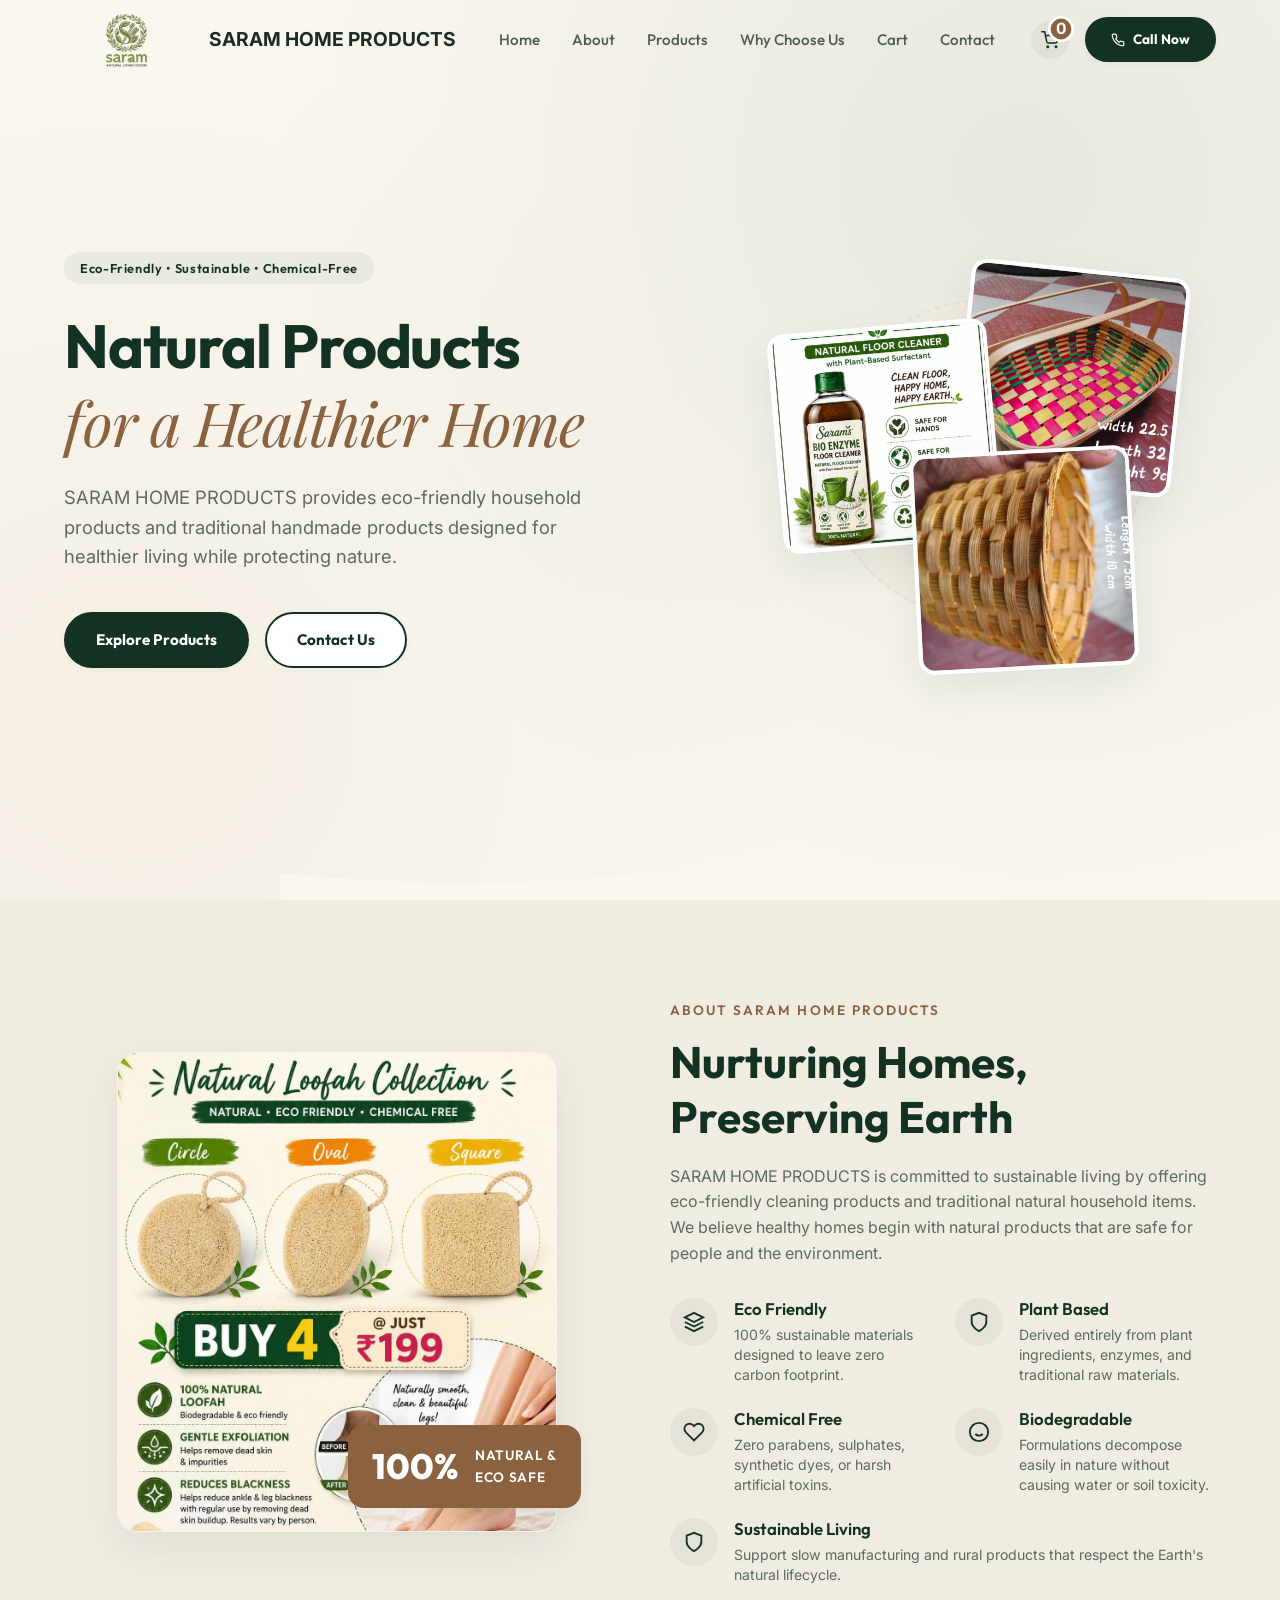
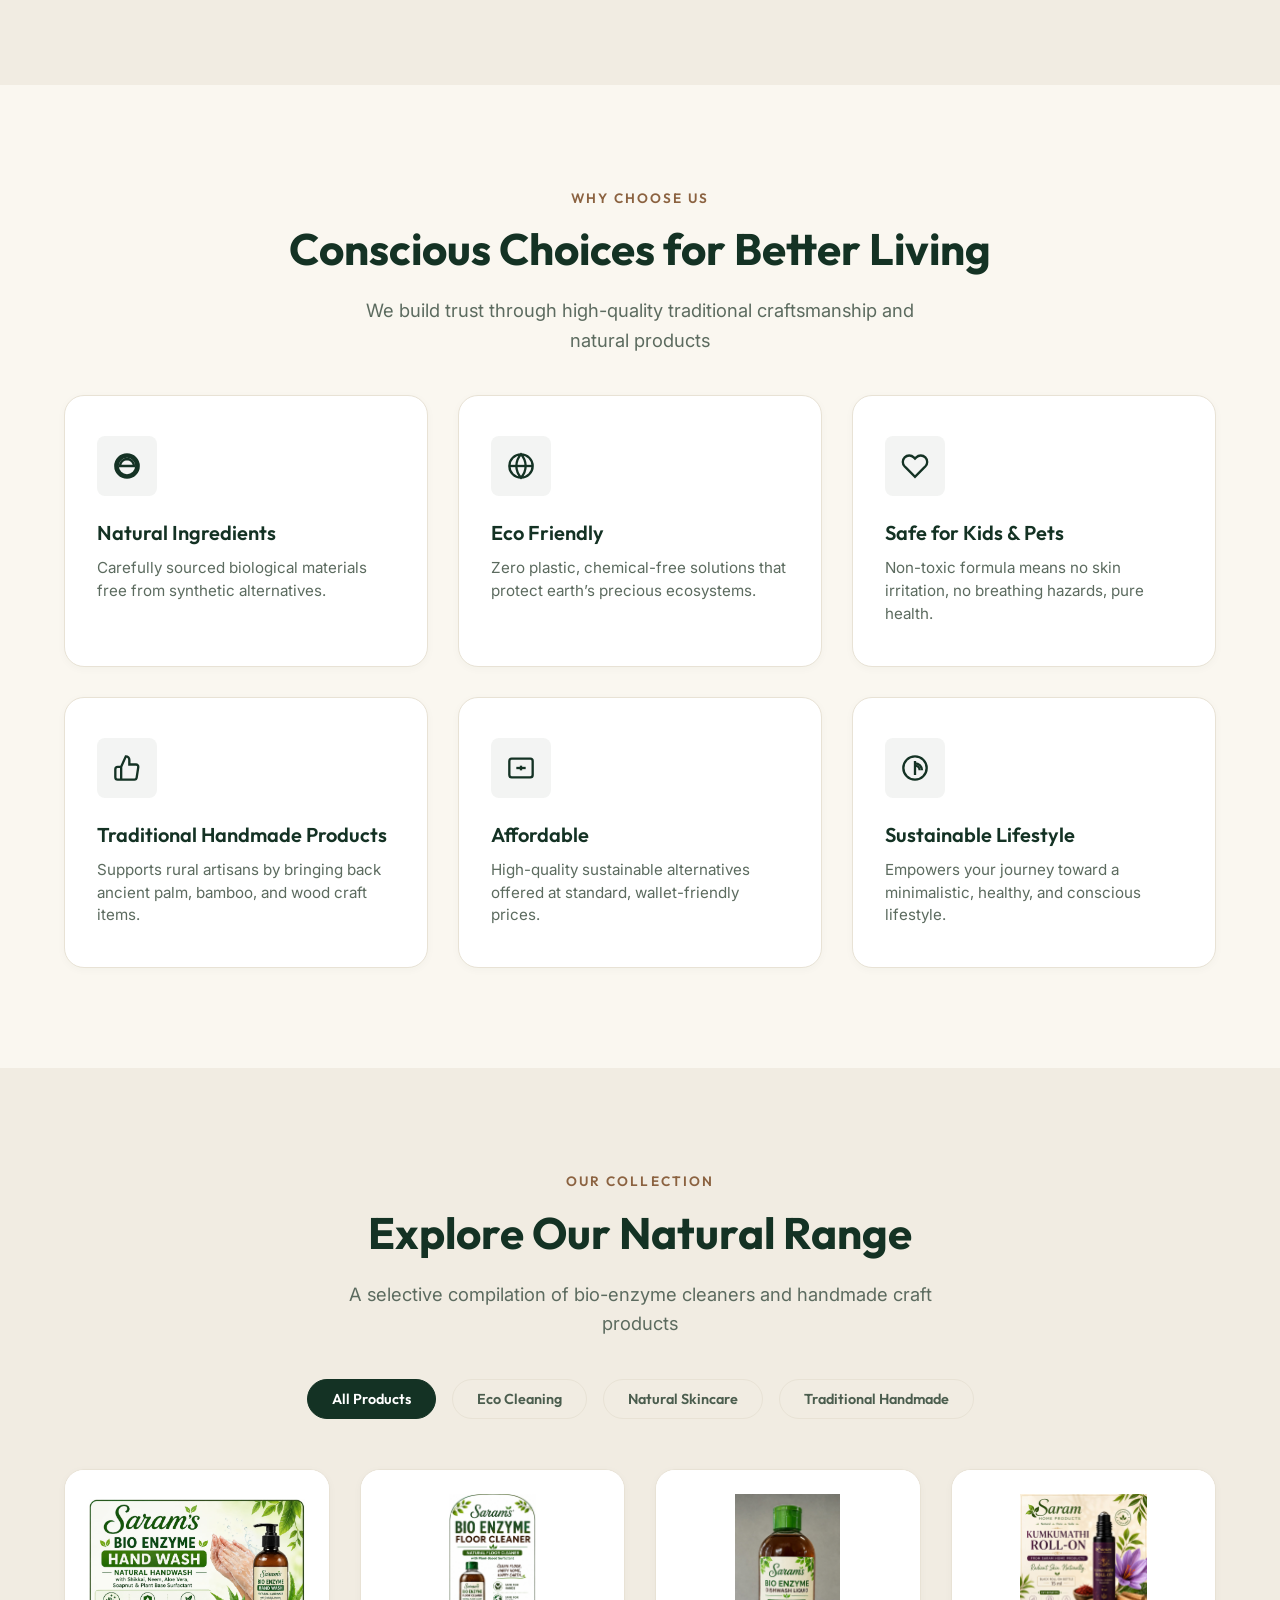
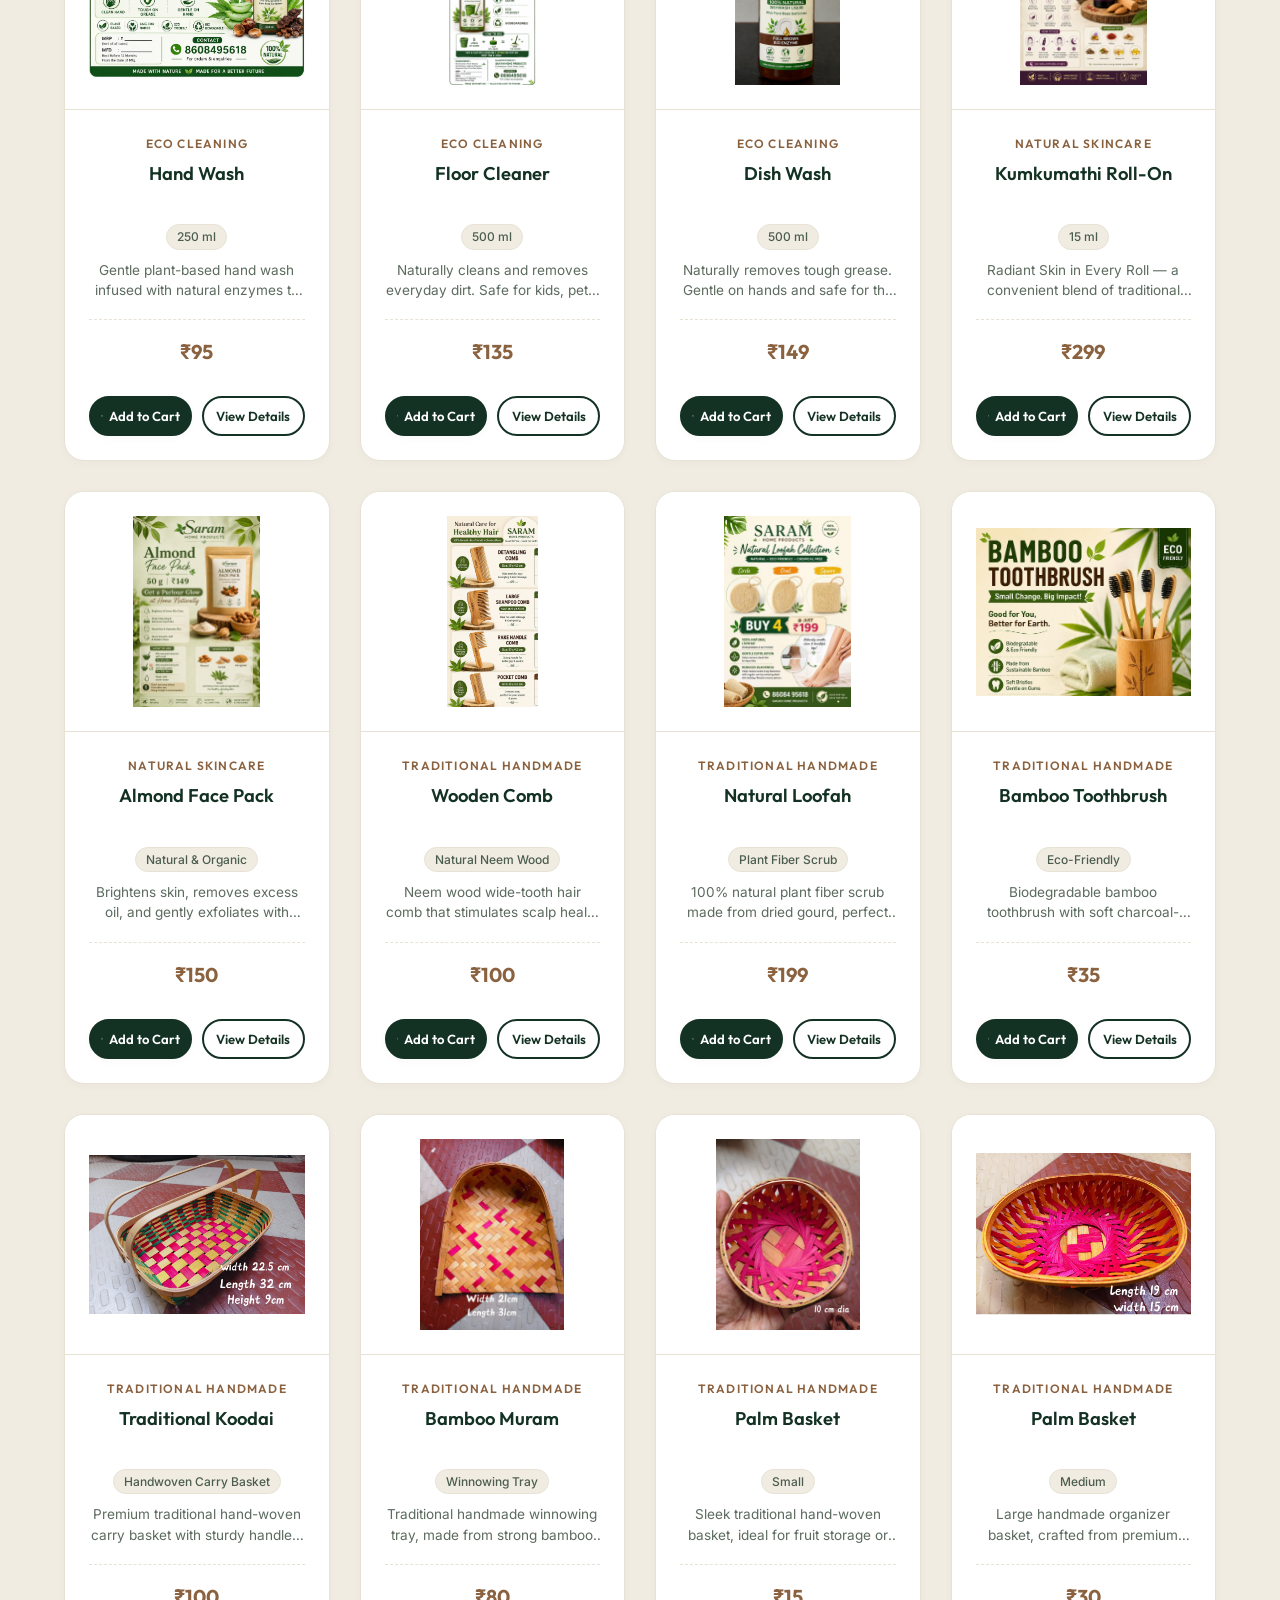
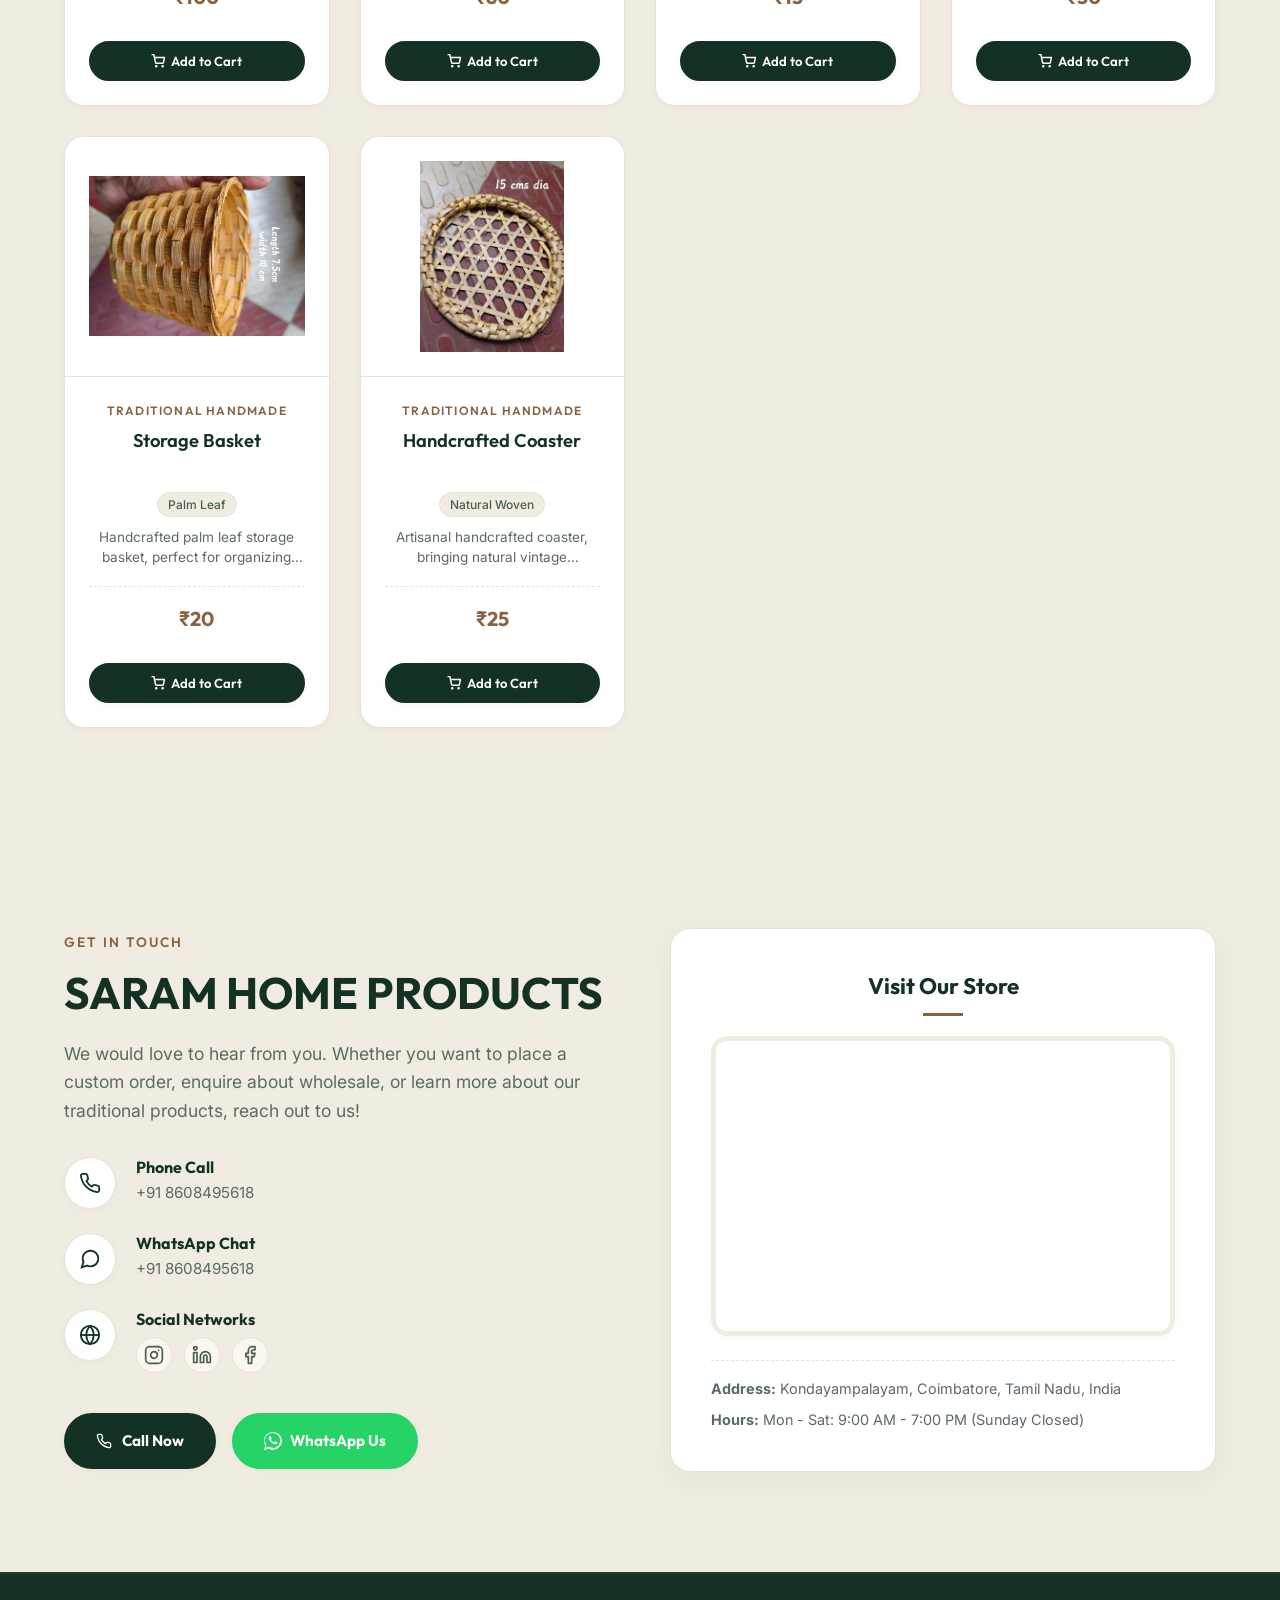
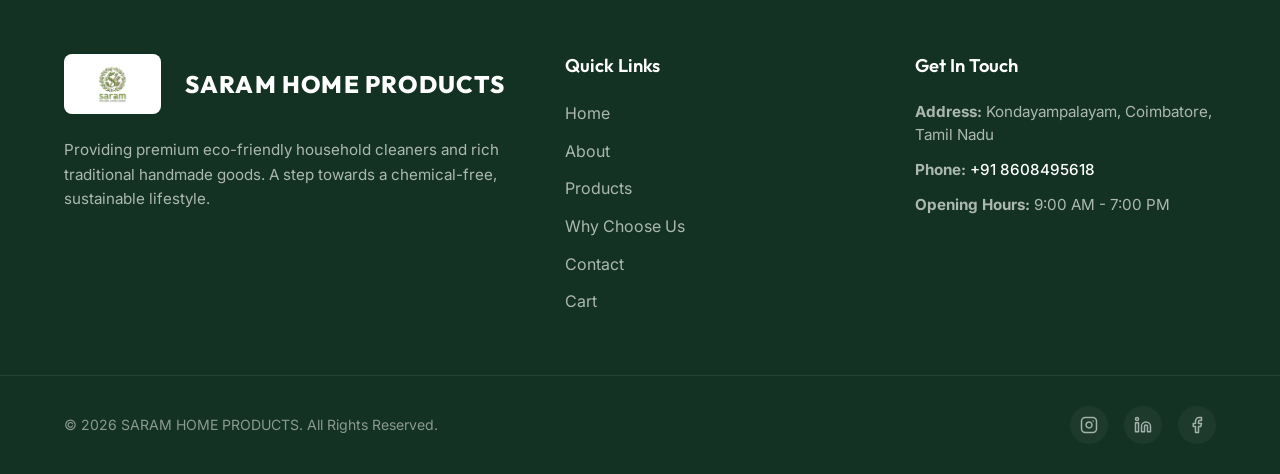
==== commit 5805c89b: "fixed navbar and addtocart and view details btn" ====
--- a/index.html
+++ b/index.html
@@ -37,7 +37,10 @@
     <div class="container header-container">
       <a href="#home" class="logo-area" aria-label="SARAM HOME PRODUCTS Home">
         <img src="images/logo.png" alt="SARAM HOME PRODUCTS Logo" class="nav-logo">
-        <span class="brand-name">SARAM HOME PRODUCTS</span>
+        <span class="brand-name">
+    <span>SARAM HOME</span>
+    <span>PRODUCTS</span>
+</span>
       </a>
 
       <!-- Desktop Nav Links -->
--- a/style.css
+++ b/style.css
@@ -309,13 +309,16 @@
   height: 56px;
 }
 
-.brand-name {
-  font-family: var(--font-heading);
-  font-weight: 800;
-  font-size: clamp(0.85rem, 2.8vw, 1.4rem);
-  letter-spacing: 0.05em;
-  color: var(--color-primary);
-  white-space: nowrap;
+.brand-name{
+    position:static;
+    transform:none;
+    flex:1;
+    margin:0 8px;
+    font-size:1.2rem;
+    font-weight: bolder;
+    white-space:nowrap;
+    text-align:center;
+    overflow:visible;
 }
 
 /* Desktop Nav Links */
@@ -1607,29 +1610,49 @@
     position: relative;    /* positioning context for the absolute brand */
   }
 
-  .logo-area {
-    flex: 0 0 auto;        /* shrink to logo size only — don't grow */
-  }
-
-  .brand-name {
-    position: absolute;
-    left: 50%;
-    transform: translateX(-50%);
-    font-size: clamp(0.75rem, 3.8vw, 1rem);
-    text-align: center;
-    white-space: nowrap;
-    pointer-events: none;  /* taps pass through to the <a> underneath */
-  }
-
-  .nav-right {
-    flex: 0 0 auto;
-    margin-left: auto;     /* push hamburger to the far right */
-  }
+ .logo-area{
+    display:flex;
+    align-items:center;
+    flex:1;
+    min-width:0;
+}
+
+.brand-name{
+    position: static;
+    transform: none;
+
+    display: flex;
+    flex-direction: column;
+    justify-content: center;
+
+    margin-left: 8px;
+
+    font-family: var(--font-heading);
+    font-weight: 700;
+
+    font-size: 0.78rem;
+    line-height: 1.1;
+
+    color: var(--color-primary);
+
+    white-space: normal;
+}
+
+.brand-name span{
+    display: block;
+}
+
+.nav-right{
+    display:flex;
+    align-items:center;
+    gap:10px;
+    flex-shrink:0;
+}
 
   /* Keep logo compact on mobile so brand text stays centred */
-  .nav-logo {
-    height: 40px;
-  }
+.nav-logo{
+    height:32px;
+}
 
   .main-header.scrolled .nav-logo {
     height: 36px;
@@ -1770,8 +1793,8 @@
   display: flex;
   align-items: center;
   justify-content: center;
-  width: 44px;
-  height: 44px;
+      width:38px;
+    height:38px;
   border-radius: var(--radius-full);
   background-color: rgba(20, 50, 36, 0.05);
   color: var(--color-primary);
@@ -1785,9 +1808,9 @@
   transform: translateY(-2px);
 }
 
-.icon-cart {
-  width: 22px;
-  height: 22px;
+.icon-cart{
+    width:18px;
+    height:18px;
 }
 
 .cart-badge {
@@ -1888,19 +1911,27 @@
   box-shadow: var(--shadow-sm);
 }
 
-@media (max-width: 440px) {
-  .product-card-actions {
-    flex-direction: column;
-    gap: 8px;
-  }
-
-  .product-card-actions .btn-add-cart,
-  .product-card-actions .btn-card-details {
-    width: 100%;
-    height: 38px;
-  }
-}
-
+@media (max-width:440px){
+
+.product-card-actions{
+    display:flex;
+    flex-direction:row;
+    gap:10px;
+    width:100%;
+    margin-top:16px;
+}
+
+.product-card-actions .btn-add-cart,
+.product-card-actions .btn-card-details{
+    flex:1;
+    width:auto;
+    height:40px;
+    padding:0 12px;
+    font-size:0.78rem;
+    border-radius:10px;
+}
+
+}
 /* Cart Page Layout */
 .cart-section,
 .checkout-section {
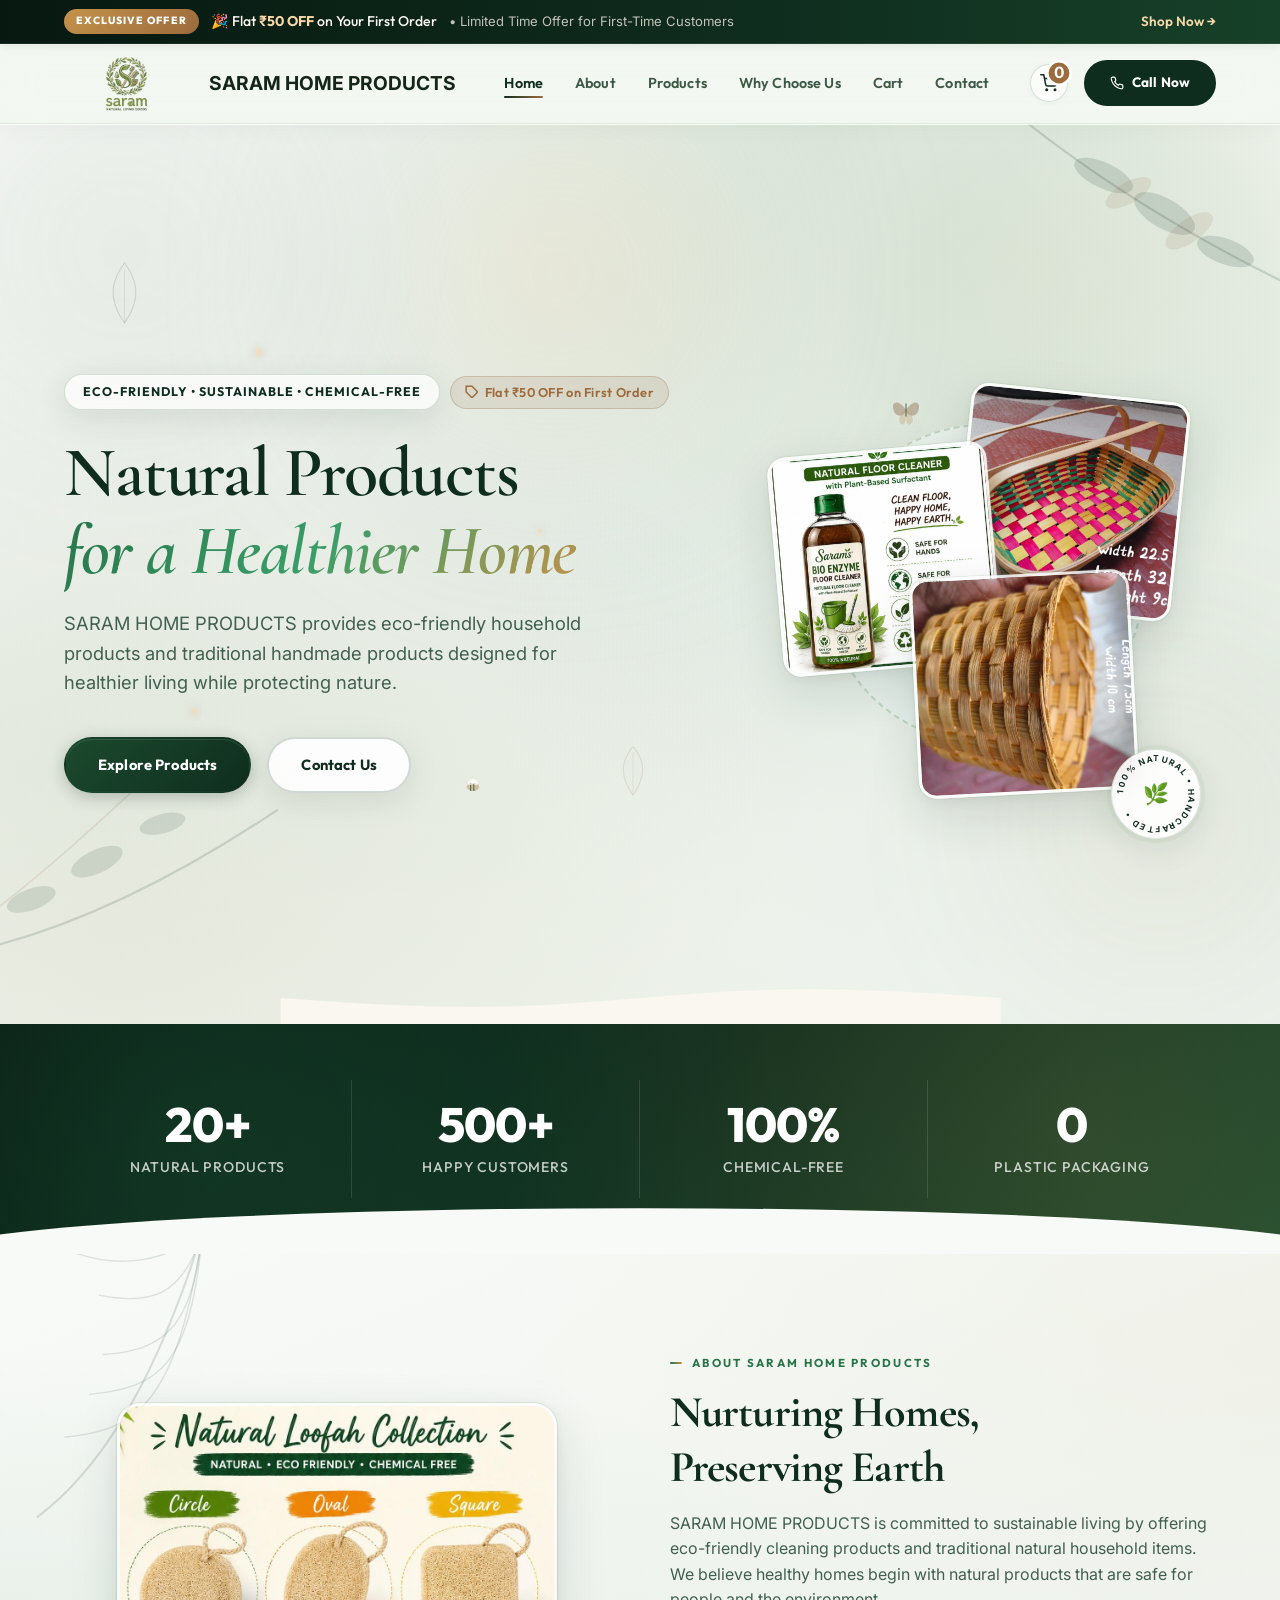
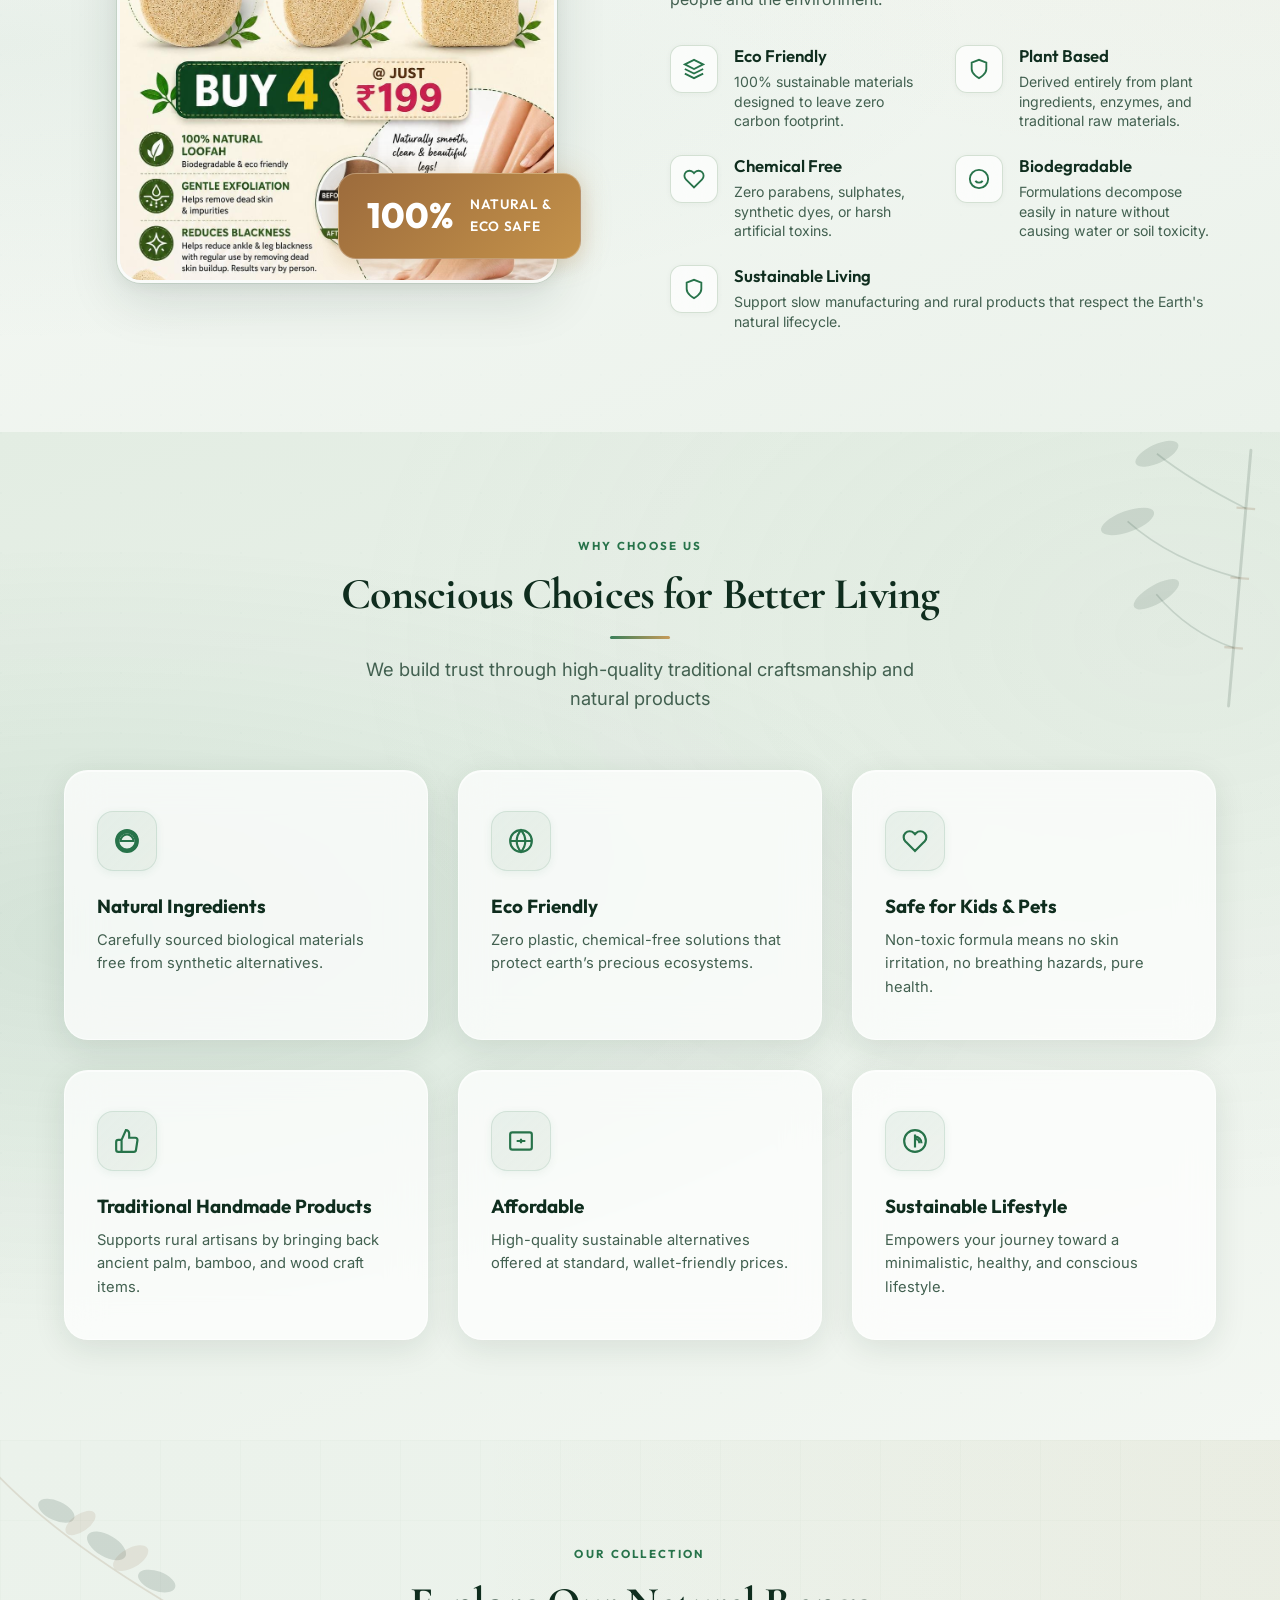
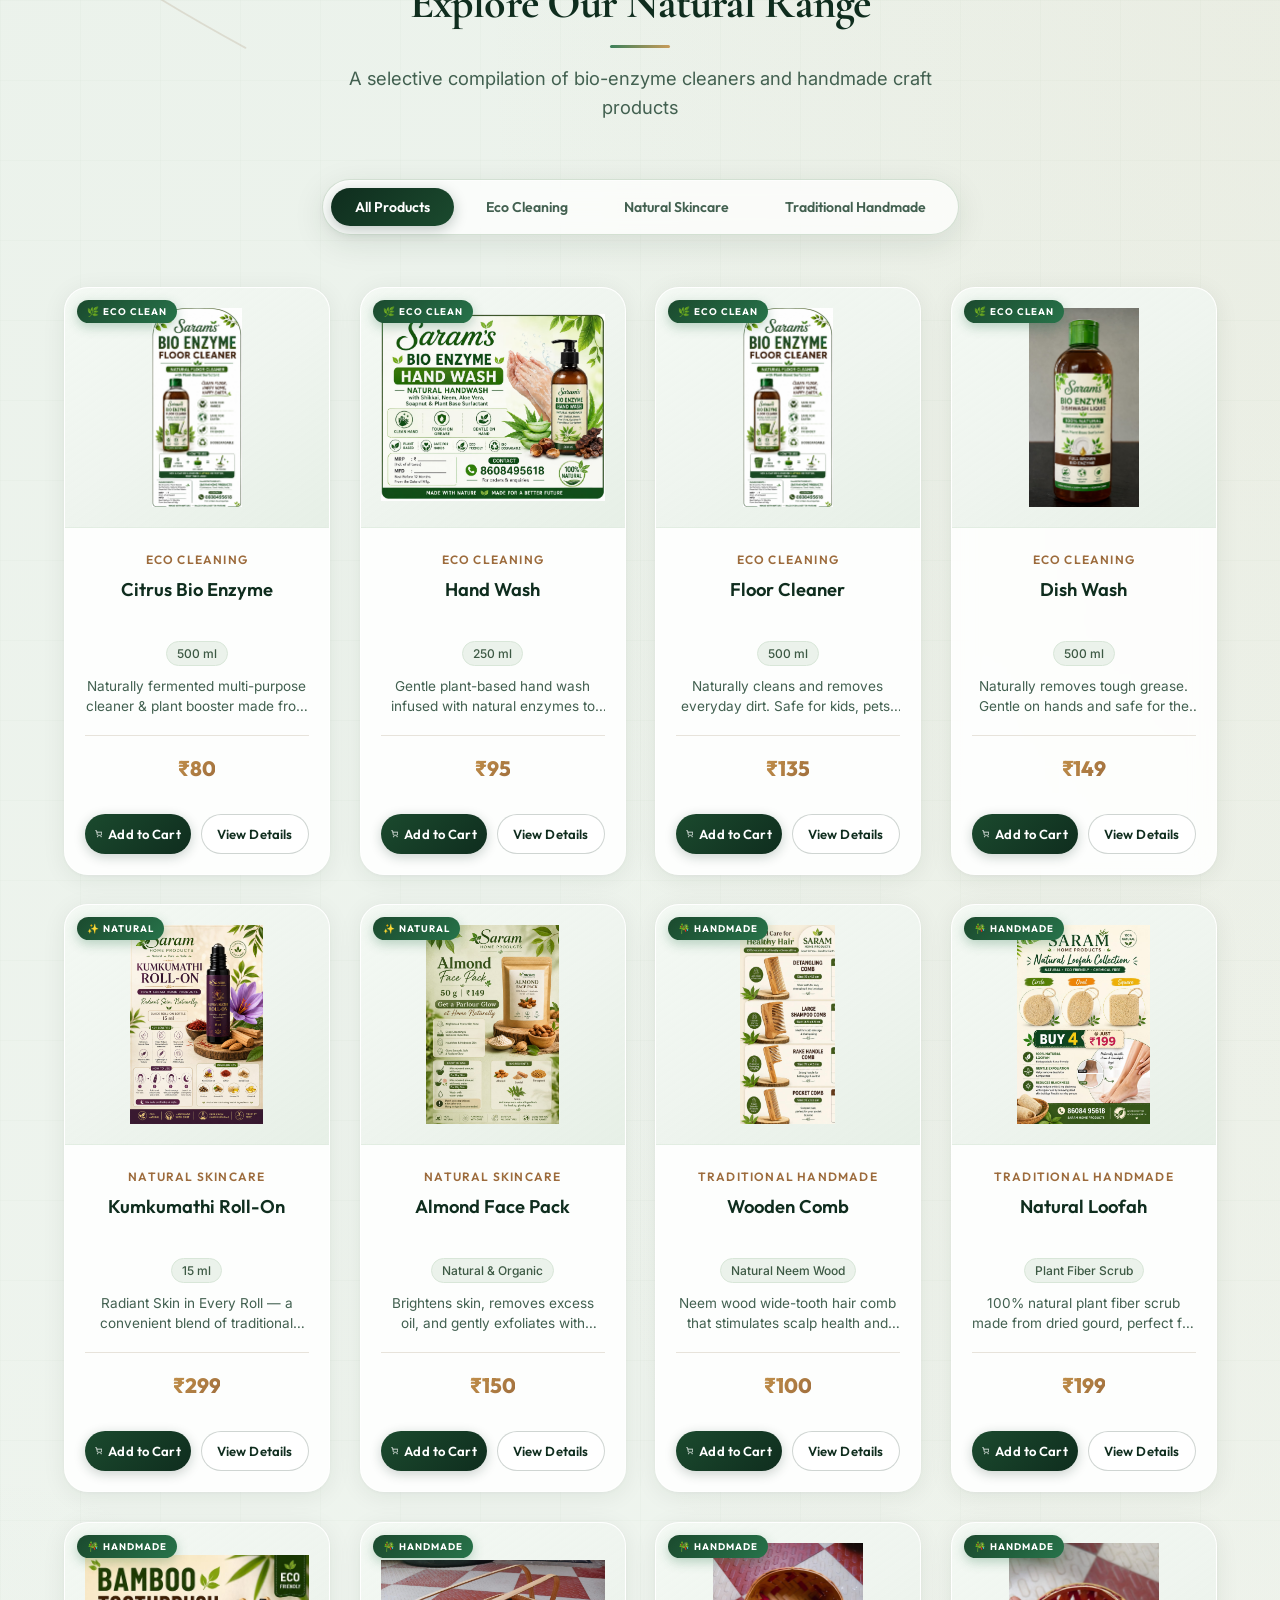
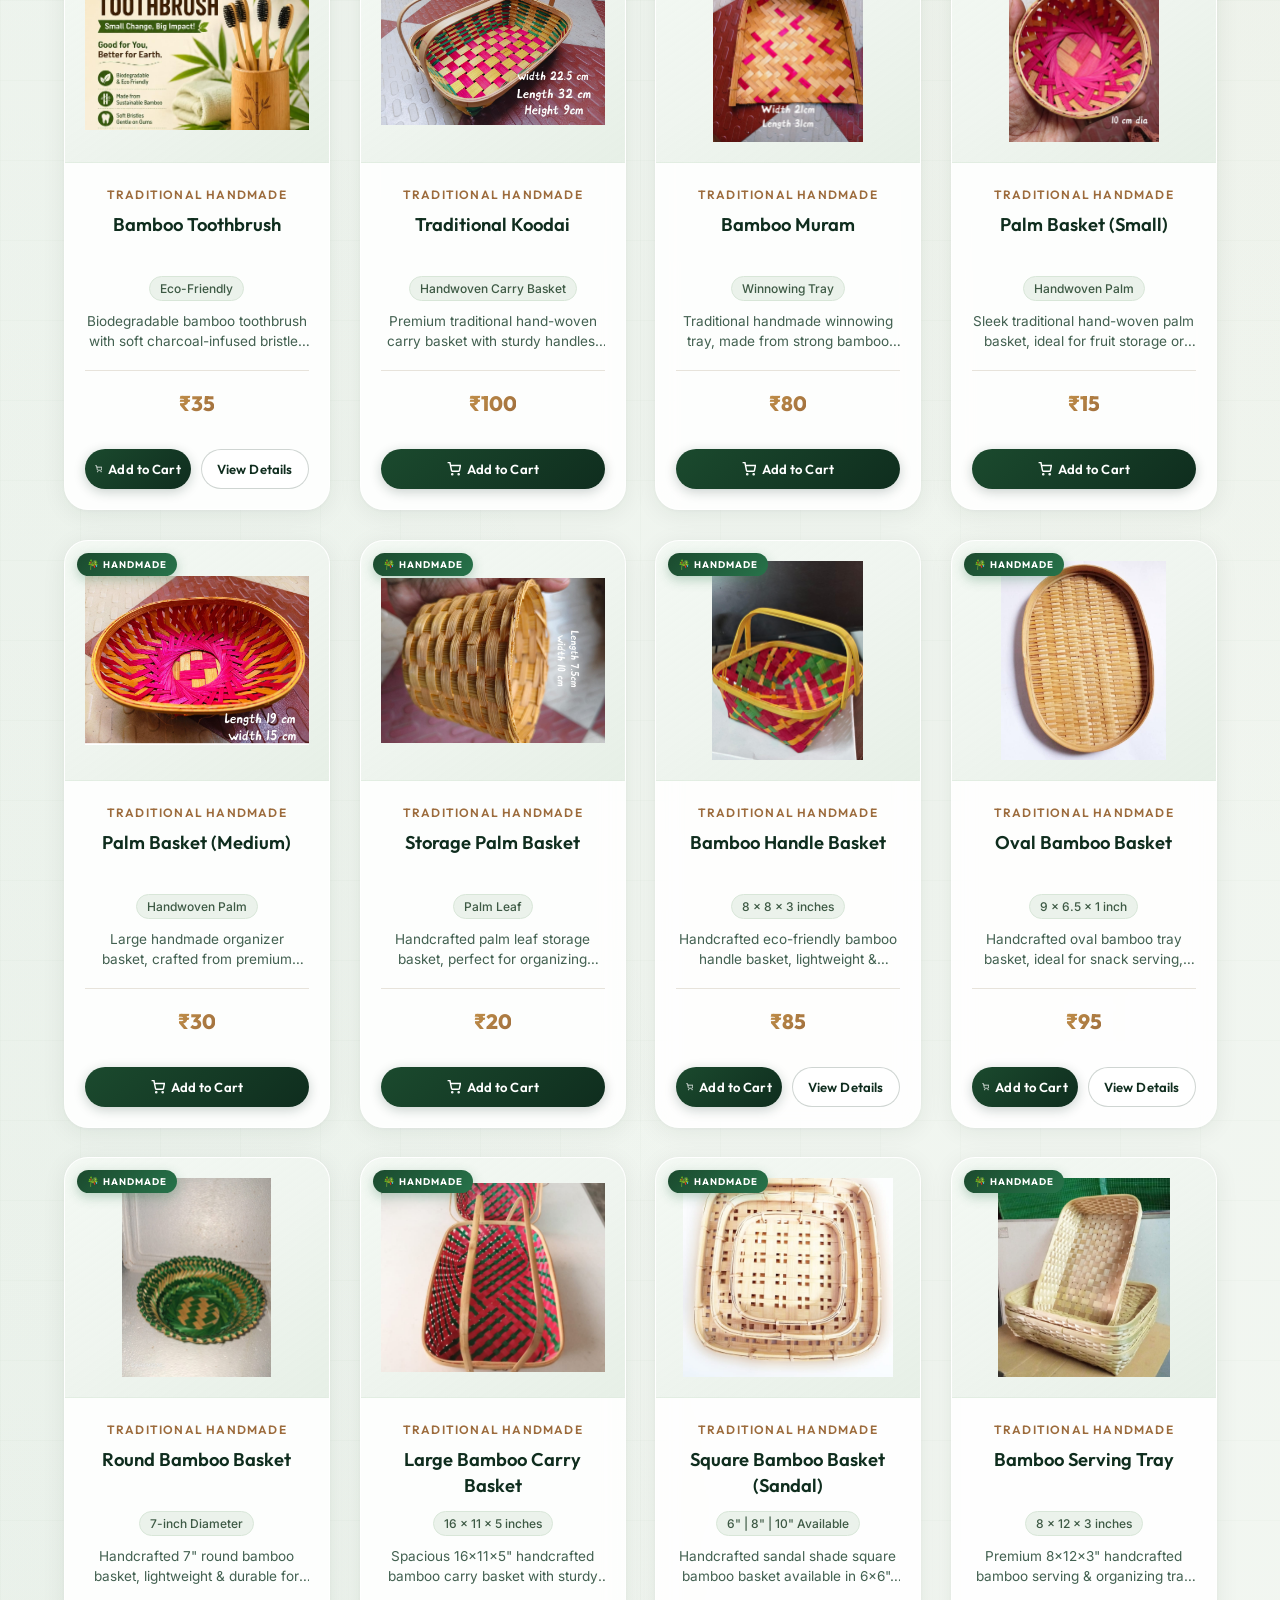
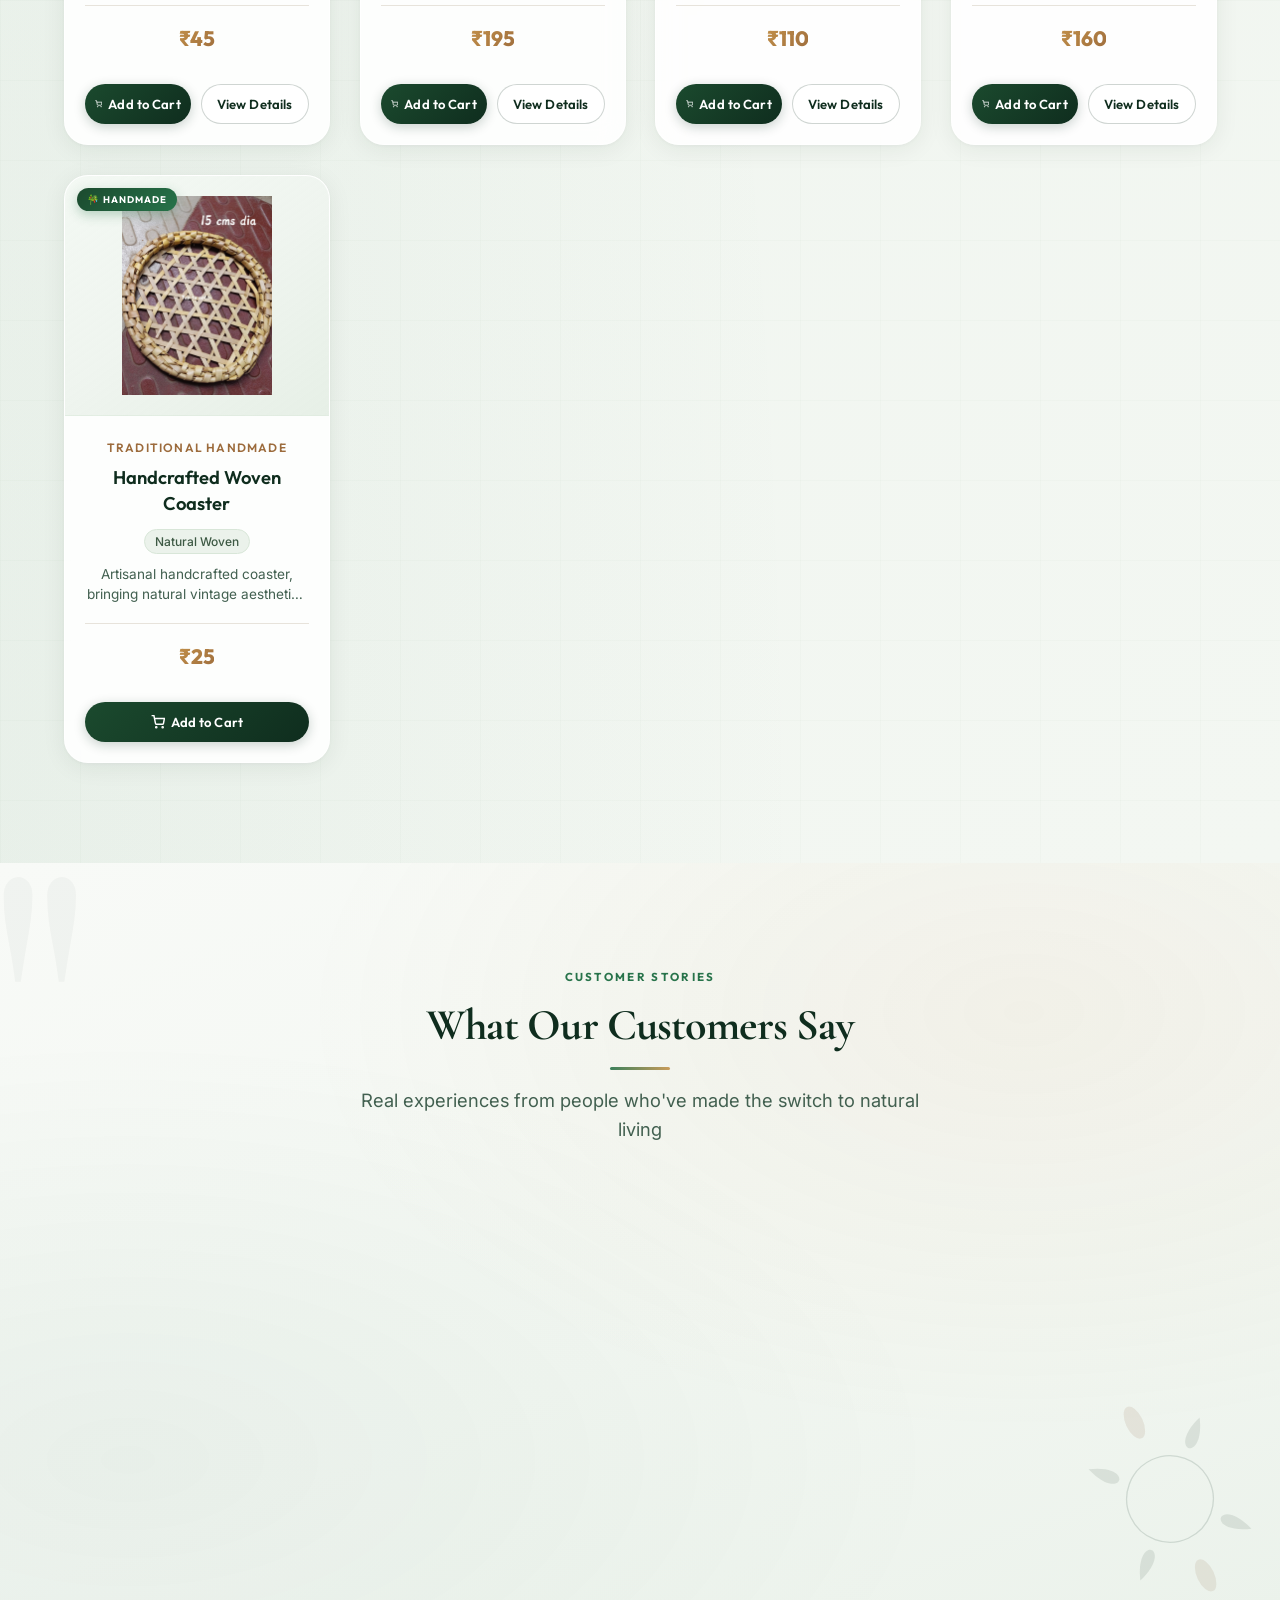
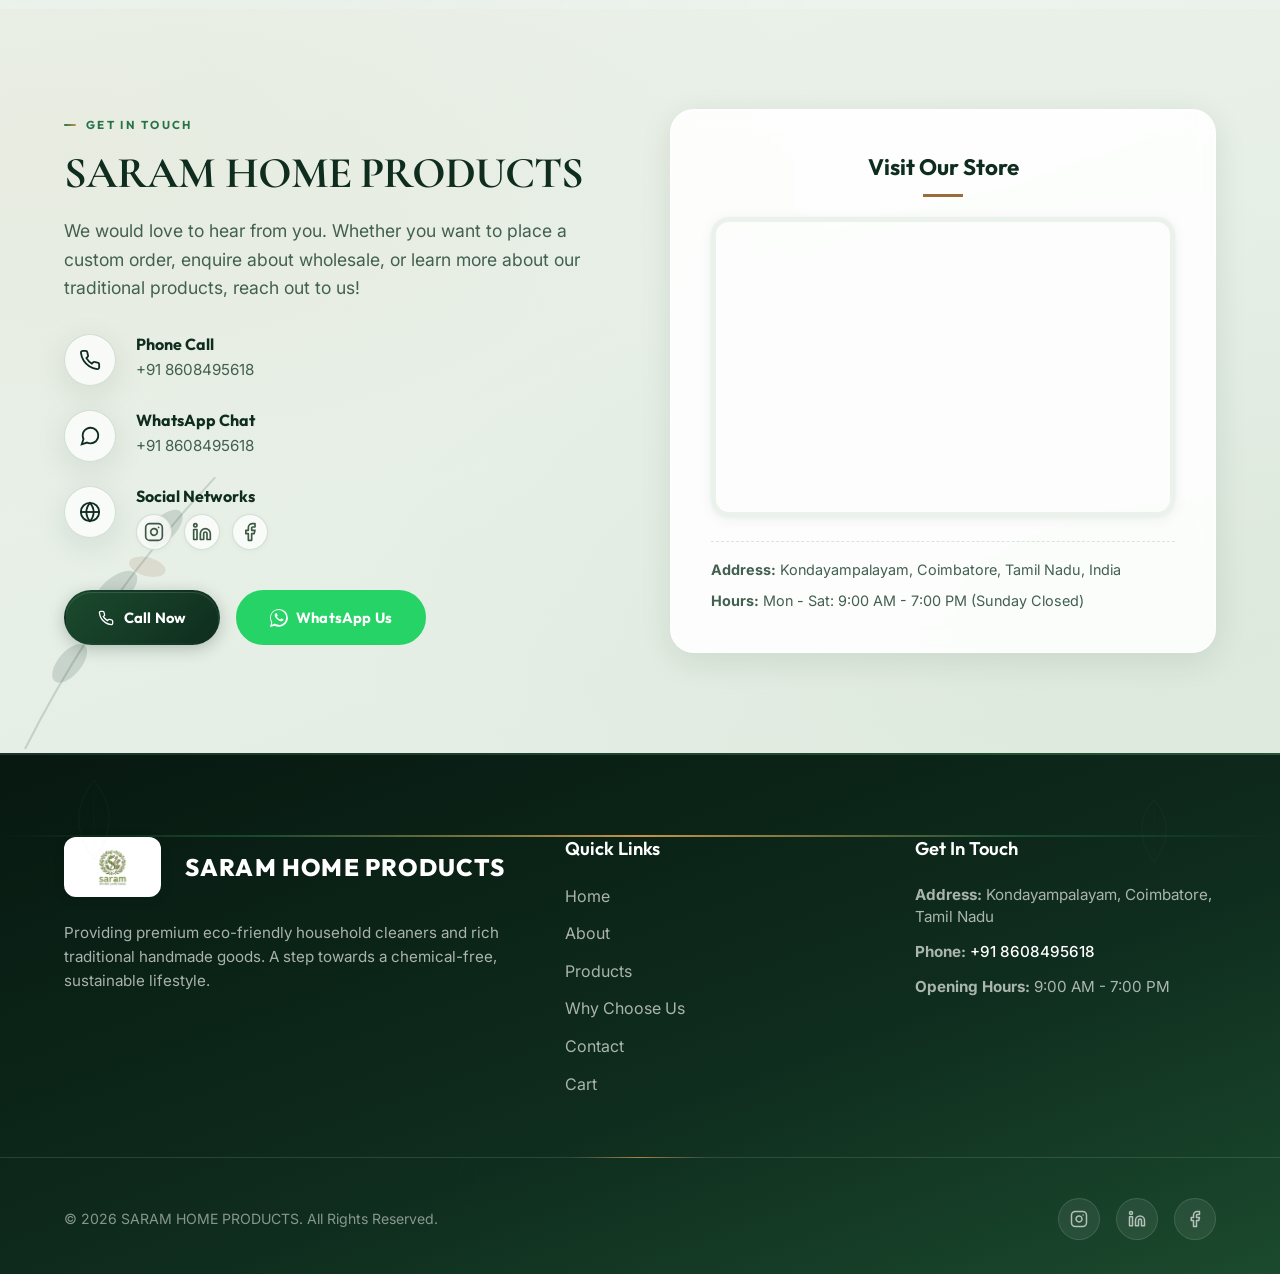
==== commit fa8ed228: "seperated cart , included baskets" ====
--- a/index.html
+++ b/index.html
@@ -32,6 +32,18 @@
 </head>
 <body>
 
+  <!-- Top Promotional Offer Banner -->
+  <div class="top-offer-banner" id="topOfferBanner">
+    <div class="container offer-banner-container">
+      <div class="offer-banner-content">
+        <span class="offer-pill">EXCLUSIVE OFFER</span>
+        <span class="offer-main-text">🎉 Flat <strong>₹50 OFF</strong> on Your First Order</span>
+        <span class="offer-sub-text">• Limited Time Offer for First-Time Customers</span>
+      </div>
+      <a href="#products" class="offer-btn">Shop Now &rarr;</a>
+    </div>
+  </div>
+
   <!-- Navigation Bar -->
   <header class="main-header" id="home">
     <div class="container header-container">
@@ -50,14 +62,14 @@
           <li><a href="#about" class="nav-link">About</a></li>
           <li><a href="#products" class="nav-link">Products</a></li>
           <li><a href="#why-choose-us" class="nav-link">Why Choose Us</a></li>
-          <li><a href="#cart" class="nav-link">Cart</a></li>
+          <li><a href="cart.html" class="nav-link">Cart</a></li>
           <li><a href="#contact" class="nav-link">Contact</a></li>
         </ul>
       </nav>
 
       <!-- Right Side CTA / Menu Toggle -->
       <div class="nav-right">
-        <a href="#cart" class="nav-cart-btn" id="navCartBtn" aria-label="View Shopping Cart">
+        <a href="cart.html" class="nav-cart-btn" id="navCartBtn" aria-label="View Shopping Cart">
           <svg xmlns="http://www.w3.org/2000/svg" viewBox="0 0 24 24" fill="none" stroke="currentColor" stroke-width="2" stroke-linecap="round" stroke-linejoin="round" class="icon-cart">
             <circle cx="9" cy="21" r="1"></circle>
             <circle cx="20" cy="21" r="1"></circle>
@@ -88,7 +100,7 @@
         <li><a href="#why-choose-us" class="mobile-link">Why Choose Us</a></li>
         <li><a href="#contact" class="mobile-link">Contact</a></li>
         <li>
-          <a href="#cart" class="mobile-link mobile-cart-link">
+          <a href="cart.html" class="mobile-link mobile-cart-link">
             <svg xmlns="http://www.w3.org/2000/svg" viewBox="0 0 24 24" fill="none" stroke="currentColor" stroke-width="2" stroke-linecap="round" stroke-linejoin="round" class="icon-cart-sm">
               <circle cx="9" cy="21" r="1"></circle>
               <circle cx="20" cy="21" r="1"></circle>
@@ -106,10 +118,71 @@
 
   <!-- Hero Section -->
   <section class="hero-section">
+    <!-- Sunlight Ray & Shimmer Overlay -->
+    <div class="sunlight-ray" aria-hidden="true"></div>
+
+    <!-- Ambient glowing color blobs -->
+    <div class="ambient-blob ambient-blob--1" aria-hidden="true"></div>
+    <div class="ambient-blob ambient-blob--2" aria-hidden="true"></div>
+
+    <!-- Corner Botanical Illustrations (14-16% opacity) -->
+    <svg class="hero-corner-deco hero-corner-deco--tr" aria-hidden="true" xmlns="http://www.w3.org/2000/svg" viewBox="0 0 300 300" fill="none">
+      <path d="M50 0 C120 80 200 150 300 220" stroke="#143224" stroke-width="2" stroke-linecap="round" opacity="0.16"/>
+      <ellipse cx="120" cy="70" rx="30" ry="12" transform="rotate(35 120 70)" fill="#143224" opacity="0.14"/>
+      <ellipse cx="170" cy="115" rx="32" ry="14" transform="rotate(40 170 115)" fill="#143224" opacity="0.14"/>
+      <ellipse cx="220" cy="160" rx="28" ry="12" transform="rotate(30 220 160)" fill="#143224" opacity="0.14"/>
+      <ellipse cx="140" cy="90" rx="24" ry="10" transform="rotate(-20 140 90)" fill="#8B6240" opacity="0.12"/>
+      <ellipse cx="190" cy="135" rx="26" ry="11" transform="rotate(-25 190 135)" fill="#8B6240" opacity="0.12"/>
+    </svg>
+
+    <svg class="hero-corner-deco hero-corner-deco--bl" aria-hidden="true" xmlns="http://www.w3.org/2000/svg" viewBox="0 0 280 280" fill="none">
+      <path d="M0 280 Q 140 220 280 60" stroke="#143224" stroke-width="2" stroke-linecap="round" opacity="0.15"/>
+      <path d="M0 280 C 60 210 100 150 150 70" stroke="#8B6240" stroke-width="1.5" stroke-linecap="round" opacity="0.14"/>
+      <ellipse cx="80" cy="200" rx="24" ry="10" transform="rotate(-35 80 200)" fill="#143224" opacity="0.12"/>
+      <ellipse cx="130" cy="150" rx="26" ry="11" transform="rotate(-40 130 150)" fill="#143224" opacity="0.12"/>
+      <ellipse cx="180" cy="100" rx="22" ry="9" transform="rotate(-30 180 100)" fill="#143224" opacity="0.12"/>
+    </svg>
+
+    <!-- Floating Pollen Particles -->
+    <div class="pollen-particle pollen-particle--1" aria-hidden="true"></div>
+    <div class="pollen-particle pollen-particle--2" aria-hidden="true"></div>
+    <div class="pollen-particle pollen-particle--3" aria-hidden="true"></div>
+    <div class="pollen-particle pollen-particle--4" aria-hidden="true"></div>
+
+    <!-- Animated Nature Life: Butterfly & Bee -->
+    <svg class="nature-butterfly" aria-hidden="true" viewBox="0 0 40 40" fill="none" xmlns="http://www.w3.org/2000/svg">
+      <path d="M20 20 C10 5 0 10 5 22 C10 32 20 25 20 20 Z" fill="#8B6240" opacity="0.4"/>
+      <path d="M20 20 C30 5 40 10 35 22 C30 32 20 25 20 20 Z" fill="#8B6240" opacity="0.4"/>
+      <path d="M20 20 C12 25 8 35 15 38 C20 40 20 30 20 20 Z" fill="#B8935A" opacity="0.3"/>
+      <path d="M20 20 C28 25 32 35 25 38 C20 40 20 30 20 20 Z" fill="#B8935A" opacity="0.3"/>
+      <line x1="20" y1="12" x2="20" y2="28" stroke="#143224" stroke-width="1.5" opacity="0.6"/>
+    </svg>
+
+    <svg class="nature-bee" aria-hidden="true" viewBox="0 0 30 30" fill="none" xmlns="http://www.w3.org/2000/svg">
+      <ellipse cx="15" cy="15" rx="8" ry="5" fill="#B8935A" opacity="0.5"/>
+      <line x1="12" y1="10" x2="12" y2="20" stroke="#143224" stroke-width="1.5" opacity="0.6"/>
+      <line x1="16" y1="10" x2="16" y2="20" stroke="#143224" stroke-width="1.5" opacity="0.6"/>
+      <ellipse cx="13" cy="9" rx="5" ry="3" transform="rotate(-30 13 9)" fill="#FFFFFF" opacity="0.6"/>
+      <ellipse cx="17" cy="9" rx="5" ry="3" transform="rotate(30 17 9)" fill="#FFFFFF" opacity="0.6"/>
+    </svg>
+
+    <!-- Floating SVG Leaves -->
+    <svg class="floating-leaf floating-leaf--1" aria-hidden="true" viewBox="0 0 60 90" fill="none" xmlns="http://www.w3.org/2000/svg">
+      <path d="M30 5C15 25 5 50 30 85C55 50 45 25 30 5Z" stroke="#143224" stroke-width="1.5" opacity="0.14" fill="#143224" fill-opacity="0.04"/>
+      <path d="M30 85V15" stroke="#143224" stroke-width="1" opacity="0.12"/>
+    </svg>
+    <svg class="floating-leaf floating-leaf--2" aria-hidden="true" viewBox="0 0 50 75" fill="none" xmlns="http://www.w3.org/2000/svg">
+      <path d="M25 5C12 20 4 40 25 70C46 40 38 20 25 5Z" stroke="#8B6240" stroke-width="1.5" opacity="0.14" fill="#8B6240" fill-opacity="0.04"/>
+      <path d="M25 70V12" stroke="#8B6240" stroke-width="1" opacity="0.12"/>
+    </svg>
+
     <div class="container hero-container">
       <!-- Left Column: Content -->
       <div class="hero-content fade-in-left">
-        <span class="hero-badge">Eco-Friendly • Sustainable • Chemical-Free</span>
+        <div class="hero-badges-wrapper">
+          <span class="hero-badge">Eco-Friendly • Sustainable • Chemical-Free</span>
+          <span class="hero-offer-tag"><svg xmlns="http://www.w3.org/2000/svg" width="14" height="14" viewBox="0 0 24 24" fill="none" stroke="currentColor" stroke-width="2.5"><path d="M20.59 13.41l-7.17 7.17a2 2 0 0 1-2.83 0L2 12V2h10l8.59 8.59a2 2 0 0 1 0 2.82z"></path><line x1="7" y1="7" x2="7.01" y2="7"></line></svg> Flat ₹50 OFF on First Order</span>
+        </div>
         <h1 class="hero-title">Natural Products <br><span class="highlight">for a Healthier Home</span></h1>
         <p class="hero-desc">
           SARAM HOME PRODUCTS provides eco-friendly household products and traditional handmade products designed for healthier living while protecting nature.
@@ -127,6 +200,17 @@
           <img src="images/bio_enzyme_floor_cleaner.jpeg" alt="SARAM Bio Enzyme Floor Cleaner" class="collage-img collage-img-main">
           <img src="images/koodai_rs100.jpeg" alt="SARAM Traditional Handmade Koodai" class="collage-img collage-img-sub1">
           <img src="images/basket_rs20.jpeg" alt="SARAM Handmade Basket" class="collage-img collage-img-sub2">
+          
+          <!-- Floating Seal Badge -->
+          <div class="hero-seal-badge" aria-hidden="true">
+            <svg class="seal-svg-text" viewBox="0 0 100 100">
+              <path id="sealCirclePath" d="M 50, 50 m -37, 0 a 37,37 0 1,1 74,0 a 37,37 0 1,1 -74,0" fill="none"/>
+              <text font-size="9.5" font-weight="700" letter-spacing="1.8" fill="#143224">
+                <textPath href="#sealCirclePath">100% NATURAL • HANDCRAFTED •</textPath>
+              </text>
+            </svg>
+            <div class="seal-icon">🌿</div>
+          </div>
         </div>
       </div>
     </div>
@@ -139,8 +223,41 @@
     </div>
   </section>
 
+  <!-- Stats Trust Strip -->
+  <section class="stats-strip" aria-label="Key statistics">
+    <div class="container">
+      <div class="stats-grid">
+        <div class="stat-item fade-in-up">
+          <span class="stat-number" data-count="20">20+</span>
+          <span class="stat-label">Natural Products</span>
+        </div>
+        <div class="stat-item fade-in-up">
+          <span class="stat-number" data-count="500">500+</span>
+          <span class="stat-label">Happy Customers</span>
+        </div>
+        <div class="stat-item fade-in-up">
+          <span class="stat-number">100%</span>
+          <span class="stat-label">Chemical-Free</span>
+        </div>
+        <div class="stat-item fade-in-up">
+          <span class="stat-number">0</span>
+          <span class="stat-label">Plastic Packaging</span>
+        </div>
+      </div>
+    </div>
+  </section>
+
   <!-- About Section -->
   <section id="about" class="about-section scroll-anim-trigger">
+    <!-- Palm Leaf Vector Background Decoration -->
+    <svg class="botanical-deco botanical-deco--about" aria-hidden="true" xmlns="http://www.w3.org/2000/svg" viewBox="0 0 240 240" fill="none">
+      <path d="M20 220 Q 120 180 220 20" stroke="#143224" stroke-width="1.8" stroke-linecap="round" opacity="0.14"/>
+      <path d="M220 20 C 180 40 140 30 110 10" stroke="#143224" stroke-width="1.2" opacity="0.12"/>
+      <path d="M220 20 C 190 70 160 70 120 50" stroke="#143224" stroke-width="1.2" opacity="0.12"/>
+      <path d="M220 20 C 190 100 160 110 110 100" stroke="#143224" stroke-width="1.2" opacity="0.12"/>
+      <path d="M220 20 C 180 130 150 140 90 130" stroke="#143224" stroke-width="1.2" opacity="0.12"/>
+      <path d="M220 20 C 160 160 120 170 60 160" stroke="#143224" stroke-width="1.2" opacity="0.12"/>
+    </svg>
     <div class="container">
       <div class="grid-2-col">
         <!-- Image / Graphics Side -->
@@ -221,6 +338,19 @@
 
   <!-- Why Choose Us Section -->
   <section id="why-choose-us" class="why-section scroll-anim-trigger">
+    <!-- Bamboo Stem Vector Background Decoration -->
+    <svg class="botanical-deco botanical-deco--why" aria-hidden="true" xmlns="http://www.w3.org/2000/svg" viewBox="0 0 200 240" fill="none">
+      <path d="M160 10 L 160 230" stroke="#143224" stroke-width="2.5" stroke-linecap="round" opacity="0.15"/>
+      <line x1="152" y1="60" x2="168" y2="60" stroke="#8B6240" stroke-width="2" opacity="0.2"/>
+      <line x1="152" y1="120" x2="168" y2="120" stroke="#8B6240" stroke-width="2" opacity="0.2"/>
+      <line x1="152" y1="180" x2="168" y2="180" stroke="#8B6240" stroke-width="2" opacity="0.2"/>
+      <path d="M160 60 Q 110 40 80 20" stroke="#143224" stroke-width="1.4" opacity="0.14"/>
+      <path d="M160 120 Q 100 110 60 80" stroke="#143224" stroke-width="1.4" opacity="0.14"/>
+      <path d="M160 180 Q 120 170 90 140" stroke="#143224" stroke-width="1.4" opacity="0.14"/>
+      <ellipse cx="80" cy="20" rx="20" ry="8" transform="rotate(-30 80 20)" fill="#143224" opacity="0.12"/>
+      <ellipse cx="60" cy="80" rx="24" ry="9" transform="rotate(-25 60 80)" fill="#143224" opacity="0.12"/>
+      <ellipse cx="90" cy="140" rx="22" ry="8" transform="rotate(-35 90 140)" fill="#143224" opacity="0.12"/>
+    </svg>
     <div class="container">
       <div class="section-header text-center">
         <span class="section-tag">Why Choose Us</span>
@@ -288,6 +418,15 @@
 
   <!-- Products Section -->
   <section id="products" class="products-section scroll-anim-trigger">
+    <!-- Olive Branch Vector Background Decoration -->
+    <svg class="botanical-deco botanical-deco--products" aria-hidden="true" xmlns="http://www.w3.org/2000/svg" viewBox="0 0 240 240" fill="none">
+      <path d="M20 20 C60 80 120 140 220 220" stroke="#8B6240" stroke-width="1.6" stroke-linecap="round" opacity="0.16"/>
+      <ellipse cx="70" cy="65" rx="18" ry="9" transform="rotate(35 70 65)" fill="#143224" opacity="0.14"/>
+      <ellipse cx="110" cy="105" rx="20" ry="10" transform="rotate(40 110 105)" fill="#143224" opacity="0.14"/>
+      <ellipse cx="150" cy="145" rx="18" ry="9" transform="rotate(30 150 145)" fill="#143224" opacity="0.14"/>
+      <ellipse cx="90" cy="80" rx="16" ry="8" transform="rotate(-25 90 80)" fill="#8B6240" opacity="0.12"/>
+      <ellipse cx="130" cy="120" rx="18" ry="9" transform="rotate(-20 130 120)" fill="#8B6240" opacity="0.12"/>
+    </svg>
     <div class="container">
       <div class="section-header text-center">
         <span class="section-tag">Our Collection</span>
@@ -314,97 +453,7 @@
     </div>
   </section>
 
-  <!-- Dedicated Cart Page Section -->
-  <section id="cart" class="cart-section page-view-section" style="display: none;">
-    <div class="container">
-      <div class="section-header text-center">
-        <span class="section-tag">Your Shopping Bag</span>
-        <h2 class="section-title">Shopping Cart</h2>
-        <p class="section-subtitle">Review your selected items before proceeding to checkout</p>
-      </div>
-
-      <!-- Container for active cart items / empty cart -->
-      <div id="cart-content" class="cart-content-wrapper">
-        <!-- Injected dynamically via script.js -->
-      </div>
-    </div>
-  </section>
-
-  <!-- Dedicated Checkout Page Section -->
-  <section id="checkout" class="checkout-section page-view-section" style="display: none;">
-    <div class="container">
-      <div class="section-header text-center">
-        <span class="section-tag">Order Details</span>
-        <h2 class="section-title">Checkout</h2>
-        <p class="section-subtitle">Provide your delivery details to place your order via WhatsApp</p>
-      </div>
-
-      <div class="checkout-grid">
-        <!-- Delivery Information Form -->
-        <div class="checkout-form-card fade-in-left">
-          <h3 class="checkout-card-title">
-            <svg xmlns="http://www.w3.org/2000/svg" viewBox="0 0 24 24" fill="none" stroke="currentColor" stroke-width="2" width="20" height="20"><path d="M20 21v-2a4 4 0 0 0-4-4H8a4 4 0 0 0-4 4v2"></path><circle cx="12" cy="7" r="4"></circle></svg>
-            Customer Information
-          </h3>
-          
-          <form id="checkout-form" novalidate>
-            <div class="form-group">
-              <label for="cust-name">Full Name <span class="required-star">*</span></label>
-              <input type="text" id="cust-name" class="form-control" placeholder="Enter your full name" required>
-              <span class="error-msg" id="err-name">Full Name is required</span>
-            </div>
-
-            <div class="form-group">
-              <label for="cust-phone">Phone Number <span class="required-star">*</span></label>
-              <input type="tel" id="cust-phone" class="form-control" placeholder="Enter your 10-digit mobile number" required>
-              <span class="error-msg" id="err-phone">Valid phone number is required</span>
-            </div>
-
-            <div class="form-group">
-              <label for="cust-email">Email Address <span class="optional-tag">(Optional)</span></label>
-              <input type="email" id="cust-email" class="form-control" placeholder="Enter your email address">
-            </div>
-
-            <div class="form-group">
-              <label for="cust-address">Delivery Address <span class="required-star">*</span></label>
-              <textarea id="cust-address" class="form-control" rows="3" placeholder="Enter complete door no, street name, area, city" required></textarea>
-              <span class="error-msg" id="err-address">Delivery address is required</span>
-            </div>
-
-            <!-- Redirect Notice Banner -->
-            <div class="checkout-notice-box" id="checkout-notice" style="display: none;">
-              <div class="notice-icon">
-                <svg xmlns="http://www.w3.org/2000/svg" viewBox="0 0 24 24" fill="none" stroke="currentColor" stroke-width="2" width="22" height="22"><circle cx="12" cy="12" r="10"></circle><line x1="12" y1="16" x2="12" y2="12"></line><line x1="12" y1="8" x2="12.01" y2="8"></line></svg>
-              </div>
-              <p class="notice-text">
-                Our team will review your order and contact you shortly to confirm availability and provide further assistance.
-              </p>
-            </div>
-
-            <div class="checkout-actions">
-              <button type="button" class="btn btn-secondary" id="btnBackToCart">Continue Shopping / Back to Cart</button>
-              <button type="submit" class="btn btn-primary btn-place-order" id="btnPlaceOrder">
-                <svg xmlns="http://www.w3.org/2000/svg" viewBox="0 0 16 16" fill="currentColor" width="18" height="18" class="bi bi-whatsapp"><path d="M13.601 2.326A7.854 7.854 0 0 0 7.994 0C3.627 0 .068 3.558.064 7.926c0 1.399.366 2.76 1.057 3.965L0 16l4.204-1.102a7.933 7.933 0 0 0 3.79.907h.004c4.368 0 7.926-3.558 7.93-7.93a7.897 7.897 0 0 0-2.327-5.617zm-5.604 11.66h-.005a6.767 6.767 0 0 1-3.478-.963l-.25-.15-2.5 1.025.26-2.434-.162-.26a6.761 6.761 0 0 1-1.049-3.628c0-3.734 3.047-6.782 6.784-6.782a6.78 6.78 0 0 1 4.78 1.986 6.77 6.77 0 0 1 2.0 4.781c-.004 3.743-3.052 6.788-6.783 6.788zm3.625-5.006c-.195-.097-1.15-.567-1.325-.63-.175-.064-.303-.097-.43.097-.127.195-.492.63-.604.757-.113.127-.223.14-.418.042-.195-.097-.823-.304-1.567-.966-.578-.517-.969-1.157-1.083-1.352-.113-.195-.012-.3.086-.398.089-.088.195-.228.293-.342.1-.114.133-.195.199-.328.066-.133.033-.25-.017-.348-.05-.097-.43-1.036-.59-1.422-.156-.378-.314-.327-.43-.333-.11-.005-.237-.006-.363-.006-.127 0-.332.048-.507.242-.175.195-.67.654-.67 1.593 0 .938.683 1.842.778 1.971.095.128 1.343 2.05 3.255 2.879.455.197.81.315 1.088.403.457.145.874.124 1.205.075.369-.054 1.15-.47 1.31-.925.16-.453.16-.842.112-.925-.048-.083-.175-.128-.37-.226z"/></svg>
-                Place Order via WhatsApp
-              </button>
-            </div>
-          </form>
-        </div>
-
-        <!-- Checkout Order Summary -->
-        <div class="checkout-summary-card fade-in-right">
-          <h3 class="checkout-card-title">Order Summary</h3>
-          <div id="checkout-items-list" class="checkout-items-list">
-            <!-- Injected dynamically -->
-          </div>
-          <div class="checkout-summary-row checkout-total-row">
-            <span>Grand Total:</span>
-            <span class="checkout-total-val" id="checkout-grand-total">₹0</span>
-          </div>
-        </div>
-      </div>
-    </div>
-  </section>
+
 
   <!-- Product Details Modal (Overlay) -->
   <div class="modal-backdrop" id="productModal" role="dialog" aria-modal="true" aria-hidden="true">
@@ -433,8 +482,82 @@
     </div>
   </div>
 
+  <!-- Testimonials Section -->
+  <section id="testimonials" class="testimonials-section scroll-anim-trigger" aria-labelledby="testimonials-heading">
+    <!-- Wildflower & Lotus Line Art Background Decoration -->
+    <svg class="botanical-deco botanical-deco--testimonials" aria-hidden="true" xmlns="http://www.w3.org/2000/svg" viewBox="0 0 240 240" fill="none">
+      <circle cx="120" cy="120" r="40" stroke="#143224" stroke-width="1.2" opacity="0.14"/>
+      <path d="M120 40 C100 80 140 80 120 40Z" fill="#143224" opacity="0.1"/>
+      <path d="M120 200 C100 160 140 160 120 200Z" fill="#143224" opacity="0.1"/>
+      <path d="M40 120 C80 100 80 140 40 120Z" fill="#143224" opacity="0.1"/>
+      <path d="M200 120 C160 100 160 140 200 120Z" fill="#143224" opacity="0.1"/>
+      <ellipse cx="65" cy="65" rx="16" ry="8" transform="rotate(45 65 65)" fill="#8B6240" opacity="0.12"/>
+      <ellipse cx="175" cy="175" rx="16" ry="8" transform="rotate(45 175 175)" fill="#8B6240" opacity="0.12"/>
+    </svg>
+    <div class="container">
+      <div class="section-header text-center">
+        <span class="section-tag">Customer Stories</span>
+        <h2 class="section-title" id="testimonials-heading">What Our Customers Say</h2>
+        <p class="section-subtitle">Real experiences from people who've made the switch to natural living</p>
+      </div>
+
+      <div class="testimonials-grid">
+        <div class="testimonial-card fade-in-up">
+          <div class="testimonial-stars" aria-label="5 out of 5 stars">★★★★★</div>
+          <blockquote class="testimonial-quote">
+            "The bio enzyme floor cleaner is amazing! My floors are spotless and there's no harsh chemical smell. My kids play on the floor without worry."
+          </blockquote>
+          <div class="testimonial-author">
+            <div class="testimonial-avatar" aria-hidden="true">P</div>
+            <div class="testimonial-author-info">
+              <strong>Priya Ramesh</strong>
+              <span>Coimbatore</span>
+            </div>
+          </div>
+        </div>
+
+        <div class="testimonial-card fade-in-up">
+          <div class="testimonial-stars" aria-label="5 out of 5 stars">★★★★★</div>
+          <blockquote class="testimonial-quote">
+            "I bought the bamboo handle baskets for return gifts at my daughter's baby shower. Everyone loved them! So beautiful and eco-friendly."
+          </blockquote>
+          <div class="testimonial-author">
+            <div class="testimonial-avatar" aria-hidden="true">S</div>
+            <div class="testimonial-author-info">
+              <strong>Saranya Krishnan</strong>
+              <span>Tiruppur</span>
+            </div>
+          </div>
+        </div>
+
+        <div class="testimonial-card fade-in-up">
+          <div class="testimonial-stars" aria-label="5 out of 5 stars">★★★★★</div>
+          <blockquote class="testimonial-quote">
+            "The Kumkumathi Roll-On is my daily essential now. My skin feels so radiant and it's completely natural. Highly recommend to everyone!"
+          </blockquote>
+          <div class="testimonial-author">
+            <div class="testimonial-avatar" aria-hidden="true">M</div>
+            <div class="testimonial-author-info">
+              <strong>Meena Subramaniam</strong>
+              <span>Erode</span>
+            </div>
+          </div>
+        </div>
+      </div>
+    </div>
+  </section>
+
   <!-- Contact & Store Map Section -->
   <section id="contact" class="contact-section scroll-anim-trigger">
+    <!-- Natural Vine & Leaf Branch Vector Decoration -->
+    <svg class="botanical-deco botanical-deco--contact" aria-hidden="true" xmlns="http://www.w3.org/2000/svg" viewBox="0 0 240 240" fill="none">
+      <path d="M220 20 C140 80 80 140 20 220" stroke="#143224" stroke-width="1.8" stroke-linecap="round" opacity="0.16"/>
+      <ellipse cx="170" cy="55" rx="20" ry="10" transform="rotate(-35 170 55)" fill="#143224" opacity="0.14"/>
+      <ellipse cx="120" cy="100" rx="22" ry="11" transform="rotate(-30 120 100)" fill="#143224" opacity="0.14"/>
+      <ellipse cx="70" cy="155" rx="20" ry="10" transform="rotate(-40 70 155)" fill="#143224" opacity="0.14"/>
+      <ellipse cx="150" cy="85" rx="16" ry="8" transform="rotate(25 150 85)" fill="#8B6240" opacity="0.14"/>
+      <ellipse cx="100" cy="130" rx="18" ry="9" transform="rotate(20 100 130)" fill="#8B6240" opacity="0.14"/>
+    </svg>
     <div class="container">
       <div class="grid-2-col">
         <!-- Contact details -->
@@ -530,6 +653,19 @@
 
   <!-- Footer -->
   <footer class="main-footer">
+    <!-- Floating Botanical Leaf Particles -->
+    <svg class="footer-leaf-particle footer-leaf-particle--1" aria-hidden="true" viewBox="0 0 60 90" fill="none" xmlns="http://www.w3.org/2000/svg">
+      <path d="M30 5C15 25 5 50 30 85C55 50 45 25 30 5Z" stroke="#8AAD8A" stroke-width="1.5" opacity="0.3" fill="#8AAD8A" fill-opacity="0.08"/>
+      <path d="M30 85V15" stroke="#8AAD8A" stroke-width="1" opacity="0.2"/>
+    </svg>
+    <svg class="footer-leaf-particle footer-leaf-particle--2" aria-hidden="true" viewBox="0 0 50 75" fill="none" xmlns="http://www.w3.org/2000/svg">
+      <path d="M25 5C12 20 4 40 25 70C46 40 38 20 25 5Z" stroke="#C4924A" stroke-width="1.5" opacity="0.3" fill="#C4924A" fill-opacity="0.08"/>
+      <path d="M25 70V12" stroke="#C4924A" stroke-width="1" opacity="0.2"/>
+    </svg>
+    <svg class="footer-leaf-particle footer-leaf-particle--3" aria-hidden="true" viewBox="0 0 40 60" fill="none" xmlns="http://www.w3.org/2000/svg">
+      <path d="M20 4C10 16 3 32 20 56C37 32 30 16 20 4Z" stroke="#27734A" stroke-width="1.2" opacity="0.25" fill="#27734A" fill-opacity="0.06"/>
+    </svg>
+
     <div class="container footer-grid">
       <!-- Footer Info -->
       <div class="footer-about">
@@ -551,7 +687,7 @@
           <li><a href="#products">Products</a></li>
           <li><a href="#why-choose-us">Why Choose Us</a></li>
           <li><a href="#contact">Contact</a></li>
-          <li><a href="#cart">Cart</a></li>
+          <li><a href="cart.html">Cart</a></li>
         </ul>
       </div>
 
@@ -577,6 +713,13 @@
     </div>
   </footer>
 
+  <!-- Back to Top Button -->
+  <button class="back-to-top" id="backToTopBtn" aria-label="Back to top">
+    <svg xmlns="http://www.w3.org/2000/svg" width="20" height="20" viewBox="0 0 24 24" fill="none" stroke="currentColor" stroke-width="2.5" stroke-linecap="round" stroke-linejoin="round">
+      <polyline points="18 15 12 9 6 15"></polyline>
+    </svg>
+  </button>
+
   <!-- Scripts -->
   <script src="js/productData.js"></script>
   <script src="js/cart.js"></script>
--- a/style.css
+++ b/style.css
@@ -1,51 +1,98 @@
 /* ==========================================================================
-   SARAM HOME PRODUCTS - CSS STYLESHEET (REFINED)
-   Premium, Organic, Eco-friendly design theme.
-   ========================================================================== */
-
-/* Fonts Import */
-@import url('https://fonts.googleapis.com/css2?family=Inter:wght@300;400;500;600;700&family=Outfit:wght@300;400;500;600;700;800&family=Playfair+Display:ital,wght@0,400;0,600;0,700;1,400&display=swap');
-
-/* CSS Variables */
+   SARAM HOME PRODUCTS — PREMIUM LUXURY BRAND STYLESHEET
+   Inspired by Forest Essentials × Aesop × Kama Ayurveda × Framer
+   Handcrafted Organic Premium Design System
+   ========================================================================== */
+
+/* Fonts Import — Cormorant Garamond for editorial luxury headings */
+@import url('https://fonts.googleapis.com/css2?family=Cormorant+Garamond:ital,wght@0,400;0,500;0,600;0,700;1,400;1,600&family=Inter:wght@300;400;500;600;700&family=Outfit:wght@300;400;500;600;700;800&family=Playfair+Display:ital,wght@0,400;0,600;0,700;1,400&display=swap');
+
+/* ===== PREMIUM DESIGN SYSTEM VARIABLES ===== */
 :root {
-  /* Color Palette */
-  --color-primary: #143224;        /* Dark Forest Green */
-  --color-primary-rgb: 20, 50, 36;
-  --color-primary-dark: #0a1b13;   /* Deep Dark Green */
-  --color-secondary: #4B5D4E;      /* Olive / Muted Green */
-  --color-secondary-light: #7E9282;/* Soft Sage Green */
-  --color-accent: #8B6240;         /* Wood / Earthy Brown */
-  --color-accent-light: #C5A07D;   /* Sand Wood tone */
-  --color-bg: #FAF7F0;             /* Premium Warm Cream */
-  --color-bg-alt: #F1ECE2;         /* Slightly darker Warm Cream */
-  --color-card: #FFFFFF;           /* Pure White */
-  --color-text: #1C2E24;           /* Soft charcoal with green tint */
-  --color-text-muted: #5C6B5F;     /* Muted organic gray */
-  --color-border: #E8E2D5;         /* Elegant warm border */
+  /* === DEEP FOREST PREMIUM PALETTE === */
+  --color-primary: #0F2D1E;           /* Deepest Forest Anchor */
+  --color-primary-rgb: 15, 45, 30;
+  --color-primary-dark: #071810;      /* Darkest Forest */
+  --color-primary-mid: #1B4A2E;       /* Mid Forest */
+  --color-emerald: #27734A;           /* Living Emerald — key brand */
+  --color-emerald-light: #3A9E68;     /* Bright Emerald */
+  --color-secondary: #3D5944;         /* Deep Olive */
+  --color-secondary-light: #6B8F76;   /* Muted Sage */
+  --color-sage: #8AAD8A;              /* Classic Sage */
+  --color-sage-light: #BDD4BD;        /* Light Sage */
+  --color-sage-pale: #E2EEE2;         /* Palest Sage */
+  --color-accent: #9C6B3C;            /* Warm Amber Wood */
+  --color-accent-light: #C8956A;      /* Golden Sand */
+  --color-gold: #C4924A;              /* Muted Gold — highlight */
+  --color-gold-light: #E8C580;        /* Warm Gold Glow */
+  --color-gold-pale: #F5E8D0;         /* Palest Gold */
+
+  /* === PREMIUM BACKGROUNDS — No flat beige/sandal === */
+  --color-bg: #F3F7F2;                /* Botanical Fresh Ivory */
+  --color-bg-alt: #EBF2EB;            /* Botanical Light */
+  --color-bg-sage: #E3EDE3;           /* Sage-Tinted */
+  --color-bg-warm: #F8FAF7;           /* Near-White Botanical */
+  --color-bg-forest: #0F2D1E;         /* Deep Forest (footer) */
+  --color-card: #FFFFFF;              /* Pure White */
+  --color-card-glass: rgba(255, 255, 255, 0.82); /* Glassmorphic White */
+
+  /* === GLASSMORPHISM TOKENS === */
+  --glass-bg: rgba(255, 255, 255, 0.72);
+  --glass-bg-light: rgba(255, 255, 255, 0.88);
+  --glass-bg-dark: rgba(15, 45, 30, 0.65);
+  --glass-border: rgba(255, 255, 255, 0.55);
+  --glass-border-sage: rgba(138, 173, 138, 0.35);
+  --glass-blur: blur(18px);
+  --glass-blur-light: blur(10px);
+
+  /* === TEXT === */
+  --color-text: #152518;              /* Deepest Green-Black */
+  --color-text-muted: #426050;        /* Muted Forest */
+  --color-text-light: #6A8572;        /* Light sage text */
+  --color-border: #D8E6D8;            /* Crisp Sage Border */
+  --color-border-sage: #BDD4BD;       /* Medium Sage */
   --color-white: #FFFFFF;
-  
-  /* Fonts */
+
+  /* === FONT SYSTEM === */
+  --font-display: 'Cormorant Garamond', 'Playfair Display', serif;  /* Editorial luxury */
   --font-heading: 'Outfit', 'Inter', sans-serif;
   --font-body: 'Inter', sans-serif;
   --font-accent: 'Playfair Display', serif;
 
-  /* Shadows */
-  --shadow-sm: 0 2px 8px rgba(20, 50, 36, 0.03);
-  --shadow-md: 0 8px 24px rgba(20, 50, 36, 0.05);
-  --shadow-lg: 0 16px 40px rgba(20, 50, 36, 0.08);
-  --shadow-hover: 0 20px 48px rgba(20, 50, 36, 0.12);
-
-  /* Transitions */
-  --transition-fast: all 0.2s cubic-bezier(0.25, 0.8, 0.25, 1);
-  --transition-smooth: all 0.4s cubic-bezier(0.25, 0.8, 0.25, 1);
-  --transition-slow: all 0.6s cubic-bezier(0.25, 0.8, 0.25, 1);
-  
-  /* Border Radius */
-  --radius-sm: 8px;
-  --radius-md: 16px;
-  --radius-lg: 20px;
+  /* === LAYERED SHADOW SYSTEM === */
+  --shadow-xs: 0 1px 6px rgba(15, 45, 30, 0.04);
+  --shadow-sm: 0 2px 14px rgba(15, 45, 30, 0.06), 0 1px 3px rgba(15, 45, 30, 0.04);
+  --shadow-md: 0 8px 32px rgba(15, 45, 30, 0.09), 0 2px 8px rgba(15, 45, 30, 0.05);
+  --shadow-lg: 0 18px 52px rgba(15, 45, 30, 0.12), 0 4px 14px rgba(15, 45, 30, 0.06);
+  --shadow-hover: 0 28px 64px rgba(15, 45, 30, 0.16), 0 8px 20px rgba(15, 45, 30, 0.08);
+  --shadow-card: 0 4px 24px rgba(15, 45, 30, 0.07), 0 1px 4px rgba(15, 45, 30, 0.04);
+  --shadow-glass: 0 8px 32px rgba(15, 45, 30, 0.10), inset 0 1px 0 rgba(255,255,255,0.6);
+  --shadow-glow-green: 0 0 40px rgba(39, 115, 74, 0.25), 0 8px 24px rgba(15, 45, 30, 0.12);
+  --shadow-glow-gold: 0 0 30px rgba(196, 146, 74, 0.25), 0 6px 18px rgba(156, 107, 60, 0.12);
+
+  /* === TRANSITION SYSTEM === */
+  --transition-fast: all 0.22s cubic-bezier(0.25, 0.8, 0.25, 1);
+  --transition-smooth: all 0.42s cubic-bezier(0.25, 0.8, 0.25, 1);
+  --transition-slow: all 0.65s cubic-bezier(0.25, 0.8, 0.25, 1);
+  --transition-spring: all 0.5s cubic-bezier(0.34, 1.56, 0.64, 1);
+  --transition-premium: all 0.4s cubic-bezier(0.16, 1, 0.3, 1);
+
+  /* === BORDER RADIUS SYSTEM === */
+  --radius-xs: 6px;
+  --radius-sm: 12px;
+  --radius-md: 18px;
+  --radius-lg: 24px;
+  --radius-xl: 32px;
   --radius-full: 9999px;
-  
+
+  /* === SPACING SYSTEM (24/32/48/64) === */
+  --space-xs: 8px;
+  --space-sm: 16px;
+  --space-md: 24px;
+  --space-lg: 32px;
+  --space-xl: 48px;
+  --space-2xl: 64px;
+
   /* Layout */
   --header-height: 80px;
 }
@@ -139,18 +186,42 @@
 }
 
 .section-tag {
+  display: block;
+  font-family: var(--font-heading);
+  font-size: 0.78rem;
+  font-weight: 700;
+  text-transform: uppercase;
+  letter-spacing: 0.18em;
+  color: var(--color-accent);
+  margin-bottom: 14px;
+  position: relative;
+  padding-left: 18px;
+}
+
+.section-tag::before {
+  content: '';
+  position: absolute;
+  left: 0;
+  top: 50%;
+  transform: translateY(-50%);
+  width: 8px;
+  height: 2px;
+  background-color: var(--color-accent);
+  border-radius: 1px;
+}
+
+/* Center-aligned section headers — no left-border accent */
+.section-header.text-center .section-tag {
+  padding-left: 0;
   display: inline-block;
-  font-family: var(--font-heading);
-  font-size: 0.85rem;
-  font-weight: 600;
-  text-transform: uppercase;
-  letter-spacing: 0.15em;
-  color: var(--color-accent);
-  margin-bottom: 12px;
+}
+
+.section-header.text-center .section-tag::before {
+  display: none;
 }
 
 .section-title {
-  margin-bottom: 20px;
+  margin-bottom: 16px;
 }
 
 .section-subtitle {
@@ -166,48 +237,76 @@
   align-items: center;
 }
 
-/* Button System */
+/* === PREMIUM BUTTON SYSTEM === */
 .btn {
   display: inline-flex;
   align-items: center;
   justify-content: center;
-  padding: 14px 30px;
+  padding: 14px 32px;
   font-family: var(--font-heading);
-  font-size: 0.95rem;
+  font-size: 0.92rem;
   font-weight: 700;
   border-radius: var(--radius-full);
-  transition: var(--transition-smooth);
+  transition: all 0.35s cubic-bezier(0.16, 1, 0.3, 1);
   cursor: pointer;
   border: 2px solid transparent;
-  box-shadow: var(--shadow-sm);
+  position: relative;
+  overflow: hidden;
   white-space: nowrap;
+  letter-spacing: 0.01em;
+}
+
+/* Shimmer sweep effect on buttons */
+.btn::after {
+  content: '';
+  position: absolute;
+  top: 0;
+  left: -100%;
+  width: 60%;
+  height: 100%;
+  background: linear-gradient(90deg, transparent, rgba(255,255,255,0.2), transparent);
+  transform: skewX(-15deg);
+  transition: none;
+}
+
+.btn:hover::after {
+  left: 150%;
+  transition: left 0.55s ease;
 }
 
 .btn-primary {
-  background-color: var(--color-primary);
+  background: linear-gradient(135deg, var(--color-primary-mid) 0%, var(--color-primary) 100%);
+  color: var(--color-white) !important;
+  border-color: transparent;
+  box-shadow: 0 4px 16px rgba(15, 45, 30, 0.25), inset 0 1px 0 rgba(255,255,255,0.12);
+}
+
+.btn-primary:hover {
+  background: linear-gradient(135deg, var(--color-emerald) 0%, var(--color-primary-mid) 100%);
+  transform: translateY(-3px) scale(1.02);
+  box-shadow: var(--shadow-glow-green);
+  color: var(--color-white) !important;
+}
+
+.btn-primary:active {
+  transform: translateY(-1px) scale(0.99);
+}
+
+.btn-secondary {
+  background: var(--glass-bg-light);
+  color: var(--color-primary) !important;
+  border-color: rgba(15, 45, 30, 0.18);
+  backdrop-filter: var(--glass-blur-light);
+  -webkit-backdrop-filter: var(--glass-blur-light);
+  box-shadow: var(--shadow-glass);
+}
+
+.btn-secondary:hover {
+  background: var(--color-primary);
   color: var(--color-white) !important;
   border-color: var(--color-primary);
-}
-
-.btn-primary:hover {
-  background-color: var(--color-primary-dark);
-  border-color: var(--color-primary-dark);
-  transform: scale(1.05) translateY(-2px);
-  box-shadow: var(--shadow-md);
-  color: var(--color-white) !important;
-}
-
-.btn-secondary {
-  background-color: #FFFFFF;
-  color: var(--color-primary) !important;
-  border-color: var(--color-primary);
-}
-
-.btn-secondary:hover {
-  background-color: var(--color-primary);
-  color: var(--color-white) !important;
-  transform: scale(1.05) translateY(-2px);
-  box-shadow: var(--shadow-md);
+  transform: translateY(-3px) scale(1.02);
+  box-shadow: var(--shadow-glow-green);
 }
 
 .btn-whatsapp {
@@ -260,9 +359,9 @@
   color: var(--color-white) !important;
 }
 
-/* Header & Navigation */
+/* === PREMIUM GLASSMORPHISM HEADER === */
 .main-header {
-  position: fixed;
+  position: sticky;
   top: 0;
   left: 0;
   width: 100%;
@@ -270,18 +369,19 @@
   display: flex;
   align-items: center;
   z-index: 1000;
-  transition: var(--transition-smooth);
-  background-color: transparent;
-  border-bottom: 1px solid transparent;
+  transition: all 0.45s cubic-bezier(0.16, 1, 0.3, 1);
+  background: rgba(243, 247, 242, 0.88);
+  backdrop-filter: blur(20px);
+  -webkit-backdrop-filter: blur(20px);
+  border-bottom: 1px solid rgba(138, 173, 138, 0.2);
+  box-shadow: 0 1px 0 rgba(255,255,255,0.8), 0 4px 24px rgba(15, 45, 30, 0.04);
 }
 
 .main-header.scrolled {
-  background-color: rgba(250, 247, 240, 0.9);
-  backdrop-filter: blur(12px);
-  -webkit-backdrop-filter: blur(12px);
-  height: 70px;
-  border-bottom: 1px solid rgba(20, 50, 36, 0.08);
-  box-shadow: 0 4px 30px rgba(20, 50, 36, 0.02);
+  background: rgba(243, 247, 242, 0.95);
+  height: 68px;
+  border-bottom: 1px solid rgba(138, 173, 138, 0.25);
+  box-shadow: 0 1px 0 rgba(255,255,255,0.9), 0 8px 32px rgba(15, 45, 30, 0.08);
 }
 
 .header-container {
@@ -343,8 +443,9 @@
   left: 0;
   width: 0;
   height: 2px;
-  background-color: var(--color-accent);
-  transition: var(--transition-fast);
+  background: linear-gradient(90deg, var(--color-emerald) 0%, var(--color-gold) 100%);
+  transition: width 0.35s cubic-bezier(0.16, 1, 0.3, 1);
+  border-radius: 1px;
 }
 
 .nav-link:hover, .nav-link.active {
@@ -435,16 +536,51 @@
   color: var(--color-accent);
 }
 
-/* Hero Section */
+/* === HERO SECTION — IMMERSIVE PREMIUM ENVIRONMENT === */
 .hero-section {
   min-height: 100vh;
   display: flex;
   align-items: center;
-  background: radial-gradient(circle at 80% 20%, rgba(126, 146, 130, 0.15) 0%, rgba(250, 247, 240, 0) 60%),
-              radial-gradient(circle at 10% 80%, rgba(197, 160, 125, 0.1) 0%, rgba(250, 247, 240, 0) 50%);
+  background:
+    radial-gradient(ellipse at 65% 0%, rgba(39, 115, 74, 0.12) 0%, transparent 55%),
+    radial-gradient(ellipse at 10% 90%, rgba(196, 146, 74, 0.08) 0%, transparent 50%),
+    radial-gradient(ellipse at 100% 60%, rgba(138, 173, 138, 0.1) 0%, transparent 45%),
+    radial-gradient(ellipse at 30% 30%, rgba(15, 45, 30, 0.03) 0%, transparent 60%),
+    linear-gradient(160deg, #F8FAF7 0%, #F3F7F2 40%, #EBF2EB 100%);
   padding-top: calc(var(--header-height) + 40px);
   position: relative;
   overflow: hidden;
+}
+
+/* Rich atmospheric overlay */
+.hero-section::before {
+  content: '';
+  position: absolute;
+  inset: 0;
+  background:
+    radial-gradient(ellipse at 80% 15%, rgba(232, 197, 128, 0.08) 0%, transparent 40%),
+    radial-gradient(ellipse at 5% 70%, rgba(39, 115, 74, 0.06) 0%, transparent 45%);
+  pointer-events: none;
+  z-index: 0;
+}
+
+/* Botanical corner decoration right */
+.hero-section::after {
+  content: '';
+  position: absolute;
+  top: -60px;
+  right: -60px;
+  width: 500px;
+  height: 500px;
+  background: radial-gradient(circle, rgba(138, 173, 138, 0.1) 0%, rgba(39, 115, 74, 0.04) 50%, transparent 75%);
+  pointer-events: none;
+  z-index: 0;
+  animation: heroAmbientPulse 16s ease-in-out infinite alternate;
+}
+
+@keyframes heroAmbientPulse {
+  0% { transform: scale(1) translate(0, 0); opacity: 0.8; }
+  100% { transform: scale(1.15) translate(-30px, 40px); opacity: 1; }
 }
 
 .hero-container {
@@ -457,22 +593,41 @@
 }
 
 .hero-badge {
-  display: inline-block;
-  background-color: rgba(20, 50, 36, 0.06);
+  display: inline-flex;
+  align-items: center;
+  background: var(--glass-bg);
   color: var(--color-primary);
   font-family: var(--font-heading);
-  font-size: 0.8rem;
+  font-size: 0.78rem;
+  font-weight: 700;
+  letter-spacing: 0.08em;
+  text-transform: uppercase;
+  padding: 7px 18px;
+  border-radius: var(--radius-full);
+  border: 1px solid var(--glass-border-sage);
+  backdrop-filter: var(--glass-blur-light);
+  -webkit-backdrop-filter: var(--glass-blur-light);
+  box-shadow: var(--shadow-glass);
+  white-space: nowrap;
+}
+
+.hero-title {
+  font-family: var(--font-display);
+  font-size: clamp(2.8rem, 5.5vw, 4.5rem);
   font-weight: 600;
-  letter-spacing: 0.05em;
-  padding: 6px 16px;
-  border-radius: var(--radius-full);
-  margin-bottom: 24px;
-}
-
-.hero-title {
-  font-size: clamp(2.5rem, 5vw, 3.8rem);
   margin-bottom: 20px;
   letter-spacing: -0.02em;
+  line-height: 1.1;
+  color: var(--color-primary);
+}
+
+.hero-title .highlight {
+  background: linear-gradient(135deg, var(--color-emerald) 0%, var(--color-emerald-light) 50%, var(--color-gold) 100%);
+  -webkit-background-clip: text;
+  -webkit-text-fill-color: transparent;
+  background-clip: text;
+  font-style: italic;
+  font-weight: 600;
 }
 
 .hero-desc {
@@ -577,10 +732,24 @@
   height: 60px;
 }
 
-/* About Section */
+/* === ABOUT SECTION — PREMIUM LINEN ATMOSPHERE === */
 .about-section {
-  background-color: var(--color-bg-alt);
+  background:
+    radial-gradient(ellipse at 0% 50%, rgba(39, 115, 74, 0.06) 0%, transparent 55%),
+    radial-gradient(ellipse at 100% 10%, rgba(196, 146, 74, 0.05) 0%, transparent 45%),
+    linear-gradient(160deg, var(--color-bg-warm) 0%, var(--color-bg-alt) 100%);
   position: relative;
+}
+
+.about-section::before {
+  content: '';
+  position: absolute;
+  inset: 0;
+  background-image:
+    url("data:image/svg+xml,%3Csvg xmlns='http://www.w3.org/2000/svg' width='40' height='40'%3E%3Ccircle cx='1' cy='1' r='0.8' fill='%230F2D1E' fill-opacity='0.025'/%3E%3C/svg%3E");
+  background-repeat: repeat;
+  pointer-events: none;
+  opacity: 0.7;
 }
 
 .about-visual {
@@ -599,23 +768,31 @@
   height: 480px;
   object-fit: cover;
   border-radius: var(--radius-lg);
-  box-shadow: var(--shadow-lg);
-  border: 1px solid rgba(255,255,255,0.4);
+  box-shadow: var(--shadow-lg), 0 0 0 1px rgba(138, 173, 138, 0.2);
+  border: 3px solid rgba(255, 255, 255, 0.7);
+  transition: transform 0.8s cubic-bezier(0.16, 1, 0.3, 1);
+}
+
+.about-image-wrapper:hover .about-img {
+  transform: scale(1.02);
 }
 
 .experience-badge {
   position: absolute;
   bottom: 24px;
   right: -24px;
-  background-color: var(--color-accent);
+  background: linear-gradient(135deg, var(--color-accent) 0%, var(--color-gold) 100%);
   color: var(--color-white);
-  padding: 20px 24px;
+  padding: 20px 28px;
   border-radius: var(--radius-md);
-  box-shadow: var(--shadow-md);
+  box-shadow: var(--shadow-glow-gold);
   display: flex;
   align-items: center;
   gap: 16px;
   z-index: 5;
+  border: 1px solid rgba(255, 255, 255, 0.25);
+  backdrop-filter: blur(8px);
+  -webkit-backdrop-filter: blur(8px);
 }
 
 .experience-badge .number {
@@ -685,9 +862,23 @@
   line-height: 1.4;
 }
 
-/* Why Choose Us Section */
+/* === WHY CHOOSE US — GLASSMORPHIC CARDS === */
 .why-section {
-  background-color: var(--color-bg);
+  background:
+    radial-gradient(ellipse at 8% 50%, rgba(39, 115, 74, 0.10) 0%, transparent 55%),
+    radial-gradient(ellipse at 92% 20%, rgba(138, 173, 138, 0.08) 0%, transparent 50%),
+    linear-gradient(160deg, var(--color-bg-sage) 0%, var(--color-bg-alt) 60%, var(--color-bg) 100%);
+  position: relative;
+}
+
+.why-section::before {
+  content: '';
+  position: absolute;
+  inset: 0;
+  background-image:
+    url("data:image/svg+xml,%3Csvg xmlns='http://www.w3.org/2000/svg' width='60' height='60'%3E%3Ccircle cx='1' cy='1' r='0.8' fill='%230F2D1E' fill-opacity='0.02'/%3E%3C/svg%3E");
+  background-repeat: repeat;
+  pointer-events: none;
 }
 
 .why-grid {
@@ -697,21 +888,64 @@
 }
 
 .why-card {
-  background-color: var(--color-card);
+  background: var(--glass-bg);
+  backdrop-filter: var(--glass-blur);
+  -webkit-backdrop-filter: var(--glass-blur);
   padding: 40px 32px;
   border-radius: var(--radius-lg);
-  box-shadow: var(--shadow-sm);
-  border: 1px solid var(--color-border);
-  transition: var(--transition-smooth);
+  box-shadow: var(--shadow-glass);
+  border: 1px solid var(--glass-border);
+  transition: transform 0.4s cubic-bezier(0.16, 1, 0.3, 1),
+              box-shadow 0.4s cubic-bezier(0.16, 1, 0.3, 1),
+              border-color 0.4s ease;
   display: flex;
   flex-direction: column;
   align-items: flex-start;
+  position: relative;
+  overflow: hidden;
+  will-change: transform;
+}
+
+/* Animated top accent line */
+.why-card::before {
+  content: '';
+  position: absolute;
+  top: 0;
+  left: 0;
+  right: 0;
+  height: 2px;
+  background: linear-gradient(90deg, transparent, var(--color-emerald), var(--color-gold), transparent);
+  opacity: 0;
+  transition: opacity 0.4s ease;
+}
+
+.why-card:hover::before {
+  opacity: 1;
+}
+
+/* Shimmer sweep */
+.why-card::after {
+  content: '';
+  position: absolute;
+  top: 0;
+  left: -100%;
+  width: 60%;
+  height: 100%;
+  background: linear-gradient(90deg, transparent, rgba(255,255,255,0.15), transparent);
+  transform: skewX(-15deg);
+  pointer-events: none;
+  transition: none;
+}
+
+.why-card:hover::after {
+  left: 150%;
+  transition: left 0.7s ease;
 }
 
 .why-card:hover {
-  transform: translateY(-8px);
-  box-shadow: var(--shadow-lg);
-  border-color: var(--color-secondary-light);
+  transform: translateY(-10px);
+  box-shadow: var(--shadow-glow-green);
+  border-color: rgba(39, 115, 74, 0.3);
 }
 
 .why-icon-box {
@@ -748,9 +982,22 @@
   line-height: 1.5;
 }
 
-/* Products Section */
 .products-section {
-  background-color: var(--color-bg-alt);
+  background:
+    radial-gradient(ellipse at 100% 0%, rgba(196, 146, 74, 0.06) 0%, transparent 45%),
+    radial-gradient(ellipse at 0% 100%, rgba(39, 115, 74, 0.05) 0%, transparent 45%),
+    linear-gradient(160deg, var(--color-bg-alt) 0%, var(--color-bg) 100%);
+  position: relative;
+}
+
+.products-section::before {
+  content: '';
+  position: absolute;
+  inset: 0;
+  background-image:
+    url("data:image/svg+xml,%3Csvg xmlns='http://www.w3.org/2000/svg' width='80' height='80'%3E%3Crect x='0' y='0' width='1' height='80' fill='%230F2D1E' fill-opacity='0.015'/%3E%3Crect x='0' y='0' width='80' height='1' fill='%230F2D1E' fill-opacity='0.015'/%3E%3C/svg%3E");
+  background-repeat: repeat;
+  pointer-events: none;
 }
 
 .filter-tabs {
@@ -810,38 +1057,83 @@
   to { transform: rotate(360deg); }
 }
 
-/* Product Card Design (Equal Heights, Consistent Alignment) */
+/* === PREMIUM GLASSMORPHIC PRODUCT CARDS === */
 .product-card {
-  background-color: var(--color-card);
+  background: var(--glass-bg-light);
+  backdrop-filter: blur(12px);
+  -webkit-backdrop-filter: blur(12px);
   border-radius: var(--radius-lg);
-  box-shadow: var(--shadow-sm);
-  border: 1px solid var(--color-border);
+  box-shadow: var(--shadow-card);
+  border: 1px solid rgba(255, 255, 255, 0.7);
   overflow: hidden;
-  transition: var(--transition-smooth);
+  transition: transform 0.45s cubic-bezier(0.16, 1, 0.3, 1),
+              box-shadow 0.45s cubic-bezier(0.16, 1, 0.3, 1),
+              border-color 0.4s ease;
   display: flex;
   flex-direction: column;
   position: relative;
   height: 100%;
+  will-change: transform;
+}
+
+/* Animated gradient border on hover */
+.product-card::before {
+  content: '';
+  position: absolute;
+  inset: -1px;
+  border-radius: calc(var(--radius-lg) + 1px);
+  background: linear-gradient(135deg, transparent 40%, rgba(39, 115, 74, 0.4) 70%, rgba(196, 146, 74, 0.3) 100%);
+  opacity: 0;
+  z-index: 0;
+  transition: opacity 0.5s ease;
+  pointer-events: none;
+}
+
+.product-card:hover::before {
+  opacity: 1;
+}
+
+/* Shimmer sweep on hover */
+.product-card::after {
+  content: '';
+  position: absolute;
+  top: 0;
+  left: -100%;
+  width: 50%;
+  height: 100%;
+  background: linear-gradient(90deg, transparent, rgba(255,255,255,0.12), transparent);
+  transform: skewX(-15deg);
+  z-index: 3;
+  pointer-events: none;
+  transition: none;
+}
+
+.product-card:hover::after {
+  left: 150%;
+  transition: left 0.7s ease;
 }
 
 .product-card:hover {
-  transform: translateY(-8px);
-  box-shadow: var(--shadow-lg);
-  border-color: var(--color-secondary-light);
-}
-
-/* Fixed image container with padding preventing edges touch */
+  transform: translateY(-10px) rotate3d(0, 0, 0, 0deg);
+  box-shadow: var(--shadow-hover), 0 0 0 1px rgba(138, 173, 138, 0.25);
+  border-color: rgba(138, 173, 138, 0.45);
+}
+
+/* Product image wrapper — organic gradient background */
 .product-img-wrapper {
   height: 240px;
   width: 100%;
-  padding: 24px;
-  background-color: #FFFFFF;
+  padding: 20px;
+  background: linear-gradient(145deg,
+    rgba(242, 248, 242, 0.9) 0%,
+    rgba(235, 242, 235, 0.8) 50%,
+    rgba(228, 238, 228, 0.9) 100%);
   display: flex;
   align-items: center;
   justify-content: center;
   overflow: hidden;
   position: relative;
-  border-bottom: 1px solid var(--color-border);
+  border-bottom: 1px solid rgba(216, 230, 216, 0.6);
 }
 
 .product-img {
@@ -1494,8 +1786,22 @@
 }
 
 .footer-bottom {
-  border-top: 1px solid rgba(255,255,255,0.08);
-  padding: 30px 0;
+  position: relative;
+  border-top: 1px solid rgba(255, 255, 255, 0.12);
+  padding: 40px 0 34px;
+  margin-top: 24px;
+}
+
+.footer-bottom::before {
+  content: '';
+  position: absolute;
+  top: -1px;
+  left: 50%;
+  transform: translateX(-50%);
+  width: 140px;
+  height: 1px;
+  background: linear-gradient(90deg, transparent, var(--color-gold), transparent);
+  opacity: 0.8;
 }
 
 .footer-bottom-flex {
@@ -2357,14 +2663,11 @@
 
 /* Modal Add to Cart Button */
 .modal-add-cart-btn {
-  margin-top: 20px;
-  width: 100%;
+  margin-top: 0;
   display: inline-flex;
   align-items: center;
   justify-content: center;
   gap: 8px;
-  padding: 14px 24px;
-  font-size: 1.05rem;
 }
 
 /* Responsive Adjustments for Cart & Checkout */
@@ -2722,22 +3025,39 @@
 /* Modal action buttons row */
 .modal-actions {
   display: flex;
-  gap: 12px;
-  margin-top: 20px;
-  flex-wrap: wrap;
+  align-items: center;
+  gap: 14px;
+  margin-top: 28px;
+  width: 100%;
 }
 
 .modal-actions .btn {
   flex: 1;
-  min-width: 130px;
+  min-width: 0;
+  height: 48px;
+  padding: 0 24px;
+  font-family: var(--font-heading);
+  font-size: 0.95rem;
+  font-weight: 700;
+  border-radius: var(--radius-full);
+  display: inline-flex;
+  align-items: center;
+  justify-content: center;
+  gap: 8px;
+  margin-top: 0;
+  box-sizing: border-box;
 }
 
 .modal-add-cart-btn {
-  gap: 8px;
+  margin-top: 0 !important;
+  width: auto;
+  font-size: 0.95rem !important;
 }
 
 .modal-close-btn {
-  /* inherits .btn-secondary */
+  margin-top: 0 !important;
+  width: auto;
+  font-size: 0.95rem !important;
 }
 
 /* Modal body scrollable on small screens */
@@ -2778,6 +3098,12 @@
 
   .modal-actions {
     flex-direction: column;
+    gap: 10px;
+  }
+
+  .modal-actions .btn {
+    width: 100%;
+    height: 46px;
   }
 
   .cart-cta-group {
@@ -2801,3 +3127,2070 @@
   }
 }
 
+/* ==========================================================================
+   TOP PROMOTIONAL OFFER BANNER
+   ========================================================================== */
+
+.top-offer-banner {
+  background: linear-gradient(135deg, var(--color-primary-dark) 0%, var(--color-primary) 100%);
+  color: var(--color-white);
+  padding: 9px 0;
+  font-size: 0.88rem;
+  position: relative;
+  z-index: 1001;
+  border-bottom: 1px solid rgba(255, 255, 255, 0.12);
+  box-shadow: 0 2px 10px rgba(0,0,0,0.08);
+}
+
+.offer-banner-container {
+  display: flex;
+  align-items: center;
+  justify-content: space-between;
+  gap: 16px;
+}
+
+.offer-banner-content {
+  display: flex;
+  align-items: center;
+  gap: 12px;
+  flex-wrap: wrap;
+}
+
+.offer-pill {
+  background-color: var(--color-accent);
+  color: var(--color-white);
+  font-family: var(--font-heading);
+  font-size: 0.68rem;
+  font-weight: 700;
+  letter-spacing: 0.08em;
+  padding: 3px 10px;
+  border-radius: var(--radius-full);
+  text-transform: uppercase;
+  white-space: nowrap;
+}
+
+.offer-main-text {
+  font-family: var(--font-heading);
+  font-weight: 500;
+  color: #FAF7F0;
+}
+
+.offer-main-text strong {
+  color: #F7D7A8;
+  font-weight: 700;
+}
+
+.offer-sub-text {
+  opacity: 0.85;
+  font-size: 0.82rem;
+  color: #E2DDD5;
+}
+
+.offer-btn {
+  color: #F7D7A8;
+  font-family: var(--font-heading);
+  font-weight: 600;
+  font-size: 0.84rem;
+  text-decoration: none;
+  transition: var(--transition-fast);
+  white-space: nowrap;
+  display: inline-flex;
+  align-items: center;
+  gap: 4px;
+}
+
+.offer-btn:hover {
+  color: #FFFFFF;
+  transform: translateX(4px);
+}
+
+/* Hero offer tag badge */
+.hero-badges-wrapper {
+  display: flex;
+  flex-wrap: wrap;
+  align-items: center;
+  gap: 10px;
+  margin-bottom: 24px;
+}
+
+.hero-offer-tag {
+  display: inline-flex;
+  align-items: center;
+  gap: 6px;
+  background-color: rgba(139, 98, 64, 0.12);
+  color: var(--color-accent);
+  border: 1px solid rgba(139, 98, 64, 0.25);
+  font-family: var(--font-heading);
+  font-size: 0.8rem;
+  font-weight: 600;
+  padding: 5px 14px;
+  border-radius: var(--radius-full);
+  letter-spacing: 0.02em;
+}
+
+.hero-offer-tag svg {
+  stroke: var(--color-accent);
+}
+
+/* ==========================================================================
+   MICRO-INTERACTIONS & ELEVATED POLISH
+   ========================================================================== */
+
+/* Refined Product Card Shadows & Transitions */
+.product-card {
+  transition: transform 0.35s cubic-bezier(0.16, 1, 0.3, 1), box-shadow 0.35s cubic-bezier(0.16, 1, 0.3, 1), border-color 0.35s ease;
+}
+
+.product-card:hover {
+  transform: translateY(-6px);
+  box-shadow: 0 16px 36px rgba(20, 50, 36, 0.1);
+  border-color: rgba(20, 50, 36, 0.18);
+}
+
+.product-img {
+  transition: transform 0.45s cubic-bezier(0.16, 1, 0.3, 1);
+}
+
+.product-card:hover .product-img {
+  transform: scale(1.05);
+}
+
+/* Button Subtle Lift & Hover Feedback */
+.btn {
+  transition: transform 0.25s cubic-bezier(0.16, 1, 0.3, 1), background-color 0.25s ease, color 0.25s ease, box-shadow 0.25s ease;
+}
+
+.btn:hover {
+  transform: translateY(-2px);
+}
+
+.btn:active {
+  transform: translateY(0) scale(0.98);
+}
+
+/* Product Card Action Buttons Polish */
+.btn-add-cart {
+  box-shadow: 0 2px 8px rgba(20, 50, 36, 0.15);
+}
+
+.btn-add-cart:hover {
+  box-shadow: 0 6px 16px rgba(20, 50, 36, 0.25);
+}
+
+.btn-card-details:hover {
+  box-shadow: 0 4px 12px rgba(20, 50, 36, 0.12);
+}
+
+/* ==========================================================================
+   RESPONSIVE BREAKPOINTS (320px - 1440px)
+   ========================================================================== */
+
+@media (max-width: 768px) {
+  .top-offer-banner {
+    padding: 8px 0;
+  }
+  
+  .offer-banner-container {
+    flex-direction: column;
+    align-items: center;
+    text-align: center;
+    gap: 6px;
+  }
+  
+  .offer-banner-content {
+    justify-content: center;
+    font-size: 0.8rem;
+    gap: 6px;
+  }
+  
+  .offer-sub-text {
+    display: none; /* Hide secondary bullet text on small screens for clean single-line header */
+  }
+
+  .offer-btn {
+    font-size: 0.78rem;
+  }
+
+  .hero-badges-wrapper {
+    margin-bottom: 20px;
+  }
+
+  .hero-offer-tag {
+    font-size: 0.75rem;
+    padding: 4px 12px;
+  }
+}
+
+@media (max-width: 390px) {
+  .container {
+    padding-left: 16px;
+    padding-right: 16px;
+  }
+
+  .hero-title {
+    font-size: 2.1rem;
+  }
+
+  .offer-main-text {
+    font-size: 0.78rem;
+  }
+
+  .offer-pill {
+    font-size: 0.62rem;
+    padding: 2px 8px;
+  }
+}
+
+/* ==========================================================================
+   STATS TRUST STRIP
+   ========================================================================== */
+
+.stats-strip {
+  background: linear-gradient(135deg, var(--color-primary) 0%, var(--color-primary-dark) 100%);
+  padding: 48px 0;
+  position: relative;
+  overflow: hidden;
+}
+
+.stats-strip::before {
+  content: '';
+  position: absolute;
+  inset: 0;
+  background: radial-gradient(circle at 20% 50%, rgba(255,255,255,0.04) 0%, transparent 60%),
+              radial-gradient(circle at 80% 50%, rgba(255,255,255,0.04) 0%, transparent 60%);
+}
+
+.stats-grid {
+  display: grid;
+  grid-template-columns: repeat(4, 1fr);
+  gap: 0;
+  position: relative;
+  z-index: 1;
+}
+
+.stat-item {
+  display: flex;
+  flex-direction: column;
+  align-items: center;
+  text-align: center;
+  padding: 20px 32px;
+  border-right: 1px solid rgba(255, 255, 255, 0.12);
+}
+
+.stat-item:last-child {
+  border-right: none;
+}
+
+.stat-number {
+  font-family: var(--font-heading);
+  font-size: clamp(2rem, 4vw, 3rem);
+  font-weight: 800;
+  color: var(--color-white);
+  line-height: 1;
+  margin-bottom: 8px;
+  letter-spacing: -0.02em;
+}
+
+.stat-label {
+  font-family: var(--font-heading);
+  font-size: 0.88rem;
+  font-weight: 500;
+  color: rgba(255, 255, 255, 0.75);
+  text-transform: uppercase;
+  letter-spacing: 0.06em;
+}
+
+@media (max-width: 768px) {
+  .stats-grid {
+    grid-template-columns: repeat(2, 1fr);
+  }
+
+  .stat-item {
+    padding: 20px 16px;
+    border-right: none;
+    border-bottom: 1px solid rgba(255, 255, 255, 0.1);
+  }
+
+  .stat-item:nth-child(1),
+  .stat-item:nth-child(2) {
+    border-right: 1px solid rgba(255, 255, 255, 0.1);
+  }
+
+  .stat-item:nth-child(3),
+  .stat-item:nth-child(4) {
+    border-bottom: none;
+  }
+
+  .stat-item:nth-child(2),
+  .stat-item:nth-child(4) {
+    border-right: none;
+  }
+}
+
+@media (max-width: 480px) {
+  .stats-strip {
+    padding: 36px 0;
+  }
+
+  .stat-number {
+    font-size: 2rem;
+  }
+
+  .stat-label {
+    font-size: 0.78rem;
+  }
+}
+
+/* ==========================================================================
+   TESTIMONIALS SECTION
+   ========================================================================== */
+
+.testimonials-section {
+  background-color: var(--color-bg);
+  position: relative;
+  overflow: hidden;
+}
+
+.testimonials-section::before {
+  content: '"';
+  position: absolute;
+  top: -60px;
+  left: -20px;
+  font-family: var(--font-accent);
+  font-size: 400px;
+  color: rgba(20, 50, 36, 0.03);
+  line-height: 1;
+  pointer-events: none;
+  user-select: none;
+}
+
+.testimonials-grid {
+  display: grid;
+  grid-template-columns: repeat(3, 1fr);
+  gap: 28px;
+}
+
+.testimonial-card {
+  background-color: var(--color-card);
+  border: 1px solid var(--color-border);
+  border-radius: var(--radius-lg);
+  padding: 36px 32px;
+  box-shadow: var(--shadow-sm);
+  transition: transform 0.35s cubic-bezier(0.16, 1, 0.3, 1),
+              box-shadow 0.35s cubic-bezier(0.16, 1, 0.3, 1);
+  display: flex;
+  flex-direction: column;
+  gap: 20px;
+  position: relative;
+}
+
+.testimonial-card::before {
+  content: '\201C';
+  position: absolute;
+  top: 20px;
+  right: 28px;
+  font-family: var(--font-accent);
+  font-size: 80px;
+  color: rgba(20, 50, 36, 0.06);
+  line-height: 1;
+  pointer-events: none;
+}
+
+.testimonial-card:hover {
+  transform: translateY(-6px);
+  box-shadow: var(--shadow-lg);
+  border-color: rgba(20, 50, 36, 0.15);
+}
+
+.testimonial-stars {
+  font-size: 1.1rem;
+  color: #F59E0B;
+  letter-spacing: 2px;
+}
+
+.testimonial-quote {
+  font-family: var(--font-body);
+  font-size: 0.95rem;
+  line-height: 1.7;
+  color: var(--color-text-muted);
+  font-style: italic;
+  flex-grow: 1;
+  margin: 0;
+}
+
+.testimonial-author {
+  display: flex;
+  align-items: center;
+  gap: 14px;
+  padding-top: 16px;
+  border-top: 1px solid var(--color-border);
+}
+
+.testimonial-avatar {
+  width: 44px;
+  height: 44px;
+  border-radius: 50%;
+  background: linear-gradient(135deg, var(--color-primary) 0%, var(--color-secondary) 100%);
+  color: var(--color-white);
+  font-family: var(--font-heading);
+  font-size: 1.1rem;
+  font-weight: 700;
+  display: flex;
+  align-items: center;
+  justify-content: center;
+  flex-shrink: 0;
+}
+
+.testimonial-author-info {
+  display: flex;
+  flex-direction: column;
+}
+
+.testimonial-author-info strong {
+  font-family: var(--font-heading);
+  font-size: 0.95rem;
+  font-weight: 600;
+  color: var(--color-text);
+}
+
+.testimonial-author-info span {
+  font-size: 0.82rem;
+  color: var(--color-text-muted);
+}
+
+@media (max-width: 900px) {
+  .testimonials-grid {
+    grid-template-columns: 1fr 1fr;
+    gap: 20px;
+  }
+}
+
+@media (max-width: 600px) {
+  .testimonials-grid {
+    grid-template-columns: 1fr;
+    gap: 20px;
+  }
+
+  .testimonial-card {
+    padding: 28px 24px;
+  }
+
+  .testimonials-section::before {
+    font-size: 200px;
+    top: -30px;
+  }
+}
+
+/* ==========================================================================
+   PRODUCT ECO BADGE OVERLAY
+   ========================================================================== */
+
+.product-eco-badge {
+  position: absolute;
+  top: 12px;
+  left: 12px;
+  z-index: 3;
+  background: linear-gradient(135deg, var(--color-primary) 0%, var(--color-secondary) 100%);
+  color: var(--color-white);
+  font-family: var(--font-heading);
+  font-size: 0.65rem;
+  font-weight: 700;
+  letter-spacing: 0.06em;
+  text-transform: uppercase;
+  padding: 4px 10px;
+  border-radius: var(--radius-full);
+  display: flex;
+  align-items: center;
+  gap: 4px;
+  box-shadow: 0 2px 8px rgba(20, 50, 36, 0.25);
+  pointer-events: none;
+}
+
+/* ==========================================================================
+   ENHANCED SECTION HEADER UNDERLINE
+   ========================================================================== */
+
+/* Section title — block display preserved; position:relative for ::after */
+.section-title {
+  position: relative;
+  display: block;
+}
+
+/* Centered underline accent for text-center headers only */
+.section-header.text-center .section-title::after {
+  content: '';
+  display: block;
+  width: 56px;
+  height: 3px;
+  background: linear-gradient(90deg, var(--color-accent) 0%, var(--color-accent-light) 100%);
+  border-radius: 2px;
+  margin: 14px auto 0;
+}
+
+/* ==========================================================================
+   FOOTER PREMIUM DIVIDER
+   ========================================================================== */
+
+.main-footer {
+  position: relative;
+}
+
+.main-footer::before {
+  content: '';
+  display: block;
+  height: 3px;
+  background: linear-gradient(90deg, transparent 0%, var(--color-primary) 30%, var(--color-accent) 60%, transparent 100%);
+}
+
+/* ==========================================================================
+   PRODUCT CARD CATEGORY BADGE ENHANCEMENT
+   ========================================================================== */
+
+.product-category {
+  display: inline-flex;
+  align-items: center;
+  gap: 4px;
+}
+
+/* ==========================================================================
+   SCROLL-REVEAL ANIMATION
+   ========================================================================== */
+
+/* Improve stagger for testimonials and why-cards */
+.testimonials-grid .testimonial-card:nth-child(1) { animation-delay: 0s; }
+.testimonials-grid .testimonial-card:nth-child(2) { animation-delay: 0.1s; }
+.testimonials-grid .testimonial-card:nth-child(3) { animation-delay: 0.2s; }
+
+.why-grid .why-card:nth-child(1) { animation-delay: 0s; }
+.why-grid .why-card:nth-child(2) { animation-delay: 0.07s; }
+.why-grid .why-card:nth-child(3) { animation-delay: 0.14s; }
+.why-grid .why-card:nth-child(4) { animation-delay: 0.21s; }
+.why-grid .why-card:nth-child(5) { animation-delay: 0.28s; }
+.why-grid .why-card:nth-child(6) { animation-delay: 0.35s; }
+
+/* ==========================================================================
+   MOBILE MISC REFINEMENTS
+   ========================================================================== */
+
+@media (max-width: 768px) {
+  .testimonials-section::before {
+    display: none;
+  }
+}
+
+/* ==========================================================================
+   BACK TO TOP BUTTON
+   ========================================================================== */
+
+.back-to-top {
+  position: fixed;
+  bottom: 32px;
+  right: 32px;
+  width: 48px;
+  height: 48px;
+  border-radius: 50%;
+  background: linear-gradient(135deg, var(--color-primary) 0%, var(--color-secondary) 100%);
+  color: var(--color-white);
+  border: none;
+  cursor: pointer;
+  display: flex;
+  align-items: center;
+  justify-content: center;
+  box-shadow: 0 6px 20px rgba(20, 50, 36, 0.3);
+  opacity: 0;
+  visibility: hidden;
+  transform: translateY(16px);
+  transition: opacity 0.3s ease, visibility 0.3s ease, transform 0.3s ease, box-shadow 0.25s ease;
+  z-index: 900;
+}
+
+.back-to-top.visible {
+  opacity: 1;
+  visibility: visible;
+  transform: translateY(0);
+}
+
+.back-to-top:hover {
+  box-shadow: 0 10px 28px rgba(20, 50, 36, 0.4);
+  transform: translateY(-3px);
+}
+
+.back-to-top:active {
+  transform: translateY(0);
+}
+
+@media (max-width: 768px) {
+  .back-to-top {
+    bottom: 20px;
+    right: 20px;
+    width: 42px;
+    height: 42px;
+  }
+}
+
+/* ==========================================================================
+   PREMIUM SECTION TRANSITIONS — ORGANIC WAVE DIVIDERS
+   ========================================================================== */
+
+/* Wrapper for wave-shaped section transition SVGs */
+.wave-divider {
+  position: relative;
+  overflow: hidden;
+  line-height: 0;
+  z-index: 2;
+}
+
+.wave-divider svg {
+  display: block;
+  width: 100%;
+}
+
+/* Stats strip gets a soft wave on both ends */
+.stats-strip {
+  position: relative;
+}
+
+.stats-strip::after {
+  content: '';
+  position: absolute;
+  bottom: -1px;
+  left: 0;
+  right: 0;
+  height: 40px;
+  background: var(--color-bg-warm);
+  clip-path: ellipse(55% 100% at 50% 100%);
+  z-index: 2;
+}
+
+/* ==========================================================================
+   PREMIUM WHY-CARD ICON BOX UPGRADE
+   ========================================================================== */
+
+.why-icon-box {
+  width: 56px;
+  height: 56px;
+  border-radius: 14px;
+  background: linear-gradient(135deg, rgba(20, 50, 36, 0.06) 0%, rgba(143, 168, 143, 0.1) 100%);
+  color: var(--color-primary);
+  display: flex;
+  align-items: center;
+  justify-content: center;
+  margin-bottom: 22px;
+  transition: background 0.35s ease, box-shadow 0.35s ease, transform 0.35s ease;
+  box-shadow: 0 2px 8px rgba(20, 50, 36, 0.06);
+}
+
+.why-card:hover .why-icon-box {
+  background: linear-gradient(135deg, var(--color-primary) 0%, var(--color-primary-mid) 100%);
+  color: var(--color-white);
+  box-shadow: 0 6px 18px rgba(20, 50, 36, 0.22);
+  transform: translateY(-2px) scale(1.06);
+}
+
+.why-icon-box svg {
+  width: 26px;
+  height: 26px;
+}
+
+/* Why card typography */
+.why-card h3 {
+  font-size: 1.18rem;
+  font-weight: 700;
+  margin-bottom: 10px;
+  color: var(--color-primary);
+}
+
+.why-card p {
+  font-size: 0.92rem;
+  line-height: 1.6;
+  color: var(--color-text-muted);
+}
+
+/* ==========================================================================
+   PREMIUM FILTER TABS
+   ========================================================================== */
+
+.filter-tabs {
+  display: flex;
+  justify-content: center;
+  flex-wrap: wrap;
+  gap: 10px;
+  margin-bottom: 52px;
+  padding: 6px;
+  background-color: rgba(255, 255, 255, 0.7);
+  border-radius: var(--radius-full);
+  border: 1px solid var(--color-border);
+  width: fit-content;
+  margin-left: auto;
+  margin-right: auto;
+  box-shadow: var(--shadow-sm);
+  backdrop-filter: blur(4px);
+}
+
+.filter-tab {
+  background-color: transparent;
+  color: var(--color-text-muted);
+  border: none;
+  padding: 9px 22px;
+  font-family: var(--font-heading);
+  font-weight: 600;
+  font-size: 0.88rem;
+  border-radius: var(--radius-full);
+  cursor: pointer;
+  transition: background 0.3s ease, color 0.3s ease, box-shadow 0.3s ease;
+}
+
+.filter-tab:hover {
+  color: var(--color-primary);
+  background-color: rgba(20, 50, 36, 0.05);
+}
+
+.filter-tab.active {
+  background: linear-gradient(135deg, var(--color-primary) 0%, var(--color-primary-mid) 100%);
+  color: var(--color-white);
+  box-shadow: 0 4px 12px rgba(20, 50, 36, 0.22);
+}
+
+/* ==========================================================================
+   PRODUCT INFO PREMIUM POLISH
+   ========================================================================== */
+
+.product-info {
+  padding: 22px 20px 20px;
+}
+
+.product-meta {
+  border-top: 1px solid rgba(226, 221, 211, 0.8);
+}
+
+.product-price {
+  font-size: 1.3rem;
+  font-weight: 800;
+  color: var(--color-accent);
+  letter-spacing: -0.01em;
+}
+
+/* ==========================================================================
+   SECTION HEADER — PROPER STACKING (tag above h2)
+   ========================================================================== */
+
+.section-header {
+  margin-bottom: 56px;
+}
+
+.section-header .section-tag {
+  display: block;
+  margin-bottom: 12px;
+}
+
+.section-header.text-center {
+  text-align: center;
+}
+
+.section-header.text-center .section-tag {
+  display: inline-block;
+}
+
+/* ==========================================================================
+   HERO SECTION PREMIUM POLISH
+   ========================================================================== */
+
+/* Ensure hero content is above the ::after decoration */
+.hero-content,
+.hero-visual {
+  position: relative;
+  z-index: 1;
+}
+
+/* ==========================================================================
+   ABOUT SECTION — FEATURE ICON UPGRADE
+   ========================================================================== */
+
+.feature-icon-circle {
+  width: 46px;
+  height: 46px;
+  border-radius: 12px;
+  background: linear-gradient(135deg, rgba(20, 50, 36, 0.06) 0%, rgba(143, 168, 143, 0.1) 100%);
+  color: var(--color-primary);
+  display: flex;
+  align-items: center;
+  justify-content: center;
+  flex-shrink: 0;
+  transition: background 0.3s ease;
+}
+
+.feature-item:hover .feature-icon-circle,
+.feature-itemFull:hover .feature-icon-circle {
+  background: linear-gradient(135deg, var(--color-primary) 0%, var(--color-primary-mid) 100%);
+  color: var(--color-white);
+}
+
+/* ==========================================================================
+   TESTIMONIALS SECTION POLISH
+   ========================================================================== */
+
+/* === TESTIMONIALS SECTION — WARM BOTANICAL GLASS === */
+.testimonials-section {
+  background:
+    radial-gradient(ellipse at 80% 20%, rgba(196, 146, 74, 0.07) 0%, transparent 50%),
+    radial-gradient(ellipse at 10% 80%, rgba(39, 115, 74, 0.06) 0%, transparent 50%),
+    linear-gradient(160deg, var(--color-bg-warm) 0%, var(--color-bg) 60%, var(--color-bg-alt) 100%);
+  position: relative;
+  overflow: hidden;
+}
+
+.testimonial-card {
+  background: var(--glass-bg-light);
+  backdrop-filter: blur(14px);
+  -webkit-backdrop-filter: blur(14px);
+  border: 1px solid rgba(255, 255, 255, 0.65);
+  border-radius: var(--radius-lg);
+  box-shadow: var(--shadow-glass);
+  padding: 36px 32px;
+  transition: transform 0.4s cubic-bezier(0.16, 1, 0.3, 1),
+              box-shadow 0.4s cubic-bezier(0.16, 1, 0.3, 1),
+              border-color 0.4s ease;
+  display: flex;
+  flex-direction: column;
+  gap: 20px;
+  position: relative;
+  overflow: hidden;
+}
+
+.testimonial-card:hover {
+  transform: translateY(-8px);
+  border-color: rgba(138, 173, 138, 0.4);
+  box-shadow: var(--shadow-glow-green);
+}
+
+/* === CONTACT SECTION — WARM LINEN ATMOSPHERE === */
+.contact-section {
+  background:
+    radial-gradient(ellipse at 90% 80%, rgba(138, 173, 138, 0.08) 0%, transparent 50%),
+    radial-gradient(ellipse at 5% 20%, rgba(196, 146, 74, 0.06) 0%, transparent 45%),
+    linear-gradient(160deg, var(--color-bg-alt) 0%, var(--color-bg-sage) 100%);
+  position: relative;
+}
+
+.contact-section::before {
+  content: '';
+  position: absolute;
+  inset: 0;
+  background-image:
+    url("data:image/svg+xml,%3Csvg xmlns='http://www.w3.org/2000/svg' width='50' height='50'%3E%3Ccircle cx='1' cy='1' r='0.7' fill='%230F2D1E' fill-opacity='0.02'/%3E%3C/svg%3E");
+  background-repeat: repeat;
+  pointer-events: none;
+}
+
+/* ==========================================================================
+   PRODUCT ECO BADGE — REFINED
+   ========================================================================== */
+
+.product-eco-badge {
+  background: linear-gradient(135deg, var(--color-primary-mid) 0%, var(--color-primary) 100%);
+  font-size: 0.62rem;
+  letter-spacing: 0.08em;
+  padding: 3px 9px;
+  box-shadow: 0 2px 6px rgba(20, 50, 36, 0.2);
+}
+
+/* ==========================================================================
+   COLLAGE PREMIUM — WARMER CIRCLE
+   ========================================================================== */
+
+.collage-bg-circle {
+  background: linear-gradient(135deg, rgba(241, 237, 227, 0.9) 0%, rgba(238, 242, 238, 0.8) 100%);
+  border: 2px dashed rgba(143, 168, 143, 0.4);
+}
+
+/* ==========================================================================
+   PREMIUM NAVIGATION — POLISH
+   ========================================================================== */
+
+.nav-link {
+  font-size: 0.9rem;
+  font-weight: 600;
+  color: var(--color-text);
+  padding: 6px 0;
+  position: relative;
+  letter-spacing: 0.01em;
+}
+
+.nav-link::after {
+  content: '';
+  position: absolute;
+  bottom: 0;
+  left: 0;
+  width: 0;
+  height: 2px;
+  background: linear-gradient(90deg, var(--color-primary) 0%, var(--color-accent) 100%);
+  border-radius: 1px;
+  transition: width 0.3s cubic-bezier(0.16, 1, 0.3, 1);
+}
+
+.nav-link:hover::after,
+.nav-link.active::after {
+  width: 100%;
+}
+
+.nav-link:hover,
+.nav-link.active {
+  color: var(--color-primary);
+}
+
+/* ==========================================================================
+   WHY SECTION — BOTANICAL DECORATIONS
+   ========================================================================== */
+
+/* Subtle leaf flourish in the top-right of why-section */
+.why-section > .container {
+  position: relative;
+  z-index: 1;
+}
+
+/* === STATS STRIP — PREMIUM DARK GLASS === */
+.stats-strip {
+  background: linear-gradient(135deg, var(--color-primary-dark) 0%, var(--color-primary) 50%, var(--color-primary-mid) 100%);
+  padding: 56px 0;
+  position: relative;
+  overflow: hidden;
+}
+
+.stats-strip::before {
+  content: '';
+  position: absolute;
+  inset: 0;
+  background:
+    radial-gradient(circle at 15% 50%, rgba(39, 115, 74, 0.25) 0%, transparent 55%),
+    radial-gradient(circle at 85% 50%, rgba(196, 146, 74, 0.15) 0%, transparent 55%);
+  pointer-events: none;
+}
+
+/* ==========================================================================
+   FOOTER PREMIUM GLOW LINE (override)
+   ========================================================================== */
+
+.main-footer::before {
+  background: linear-gradient(90deg,
+    transparent 0%,
+    rgba(20, 50, 36, 0.6) 25%,
+    var(--color-gold) 50%,
+    rgba(20, 50, 36, 0.6) 75%,
+    transparent 100%
+  );
+  height: 2px;
+}
+
+/* ==========================================================================
+   PRODUCT ZOOM HINT — REFINED
+   ========================================================================== */
+
+.product-img-zoom-hint {
+  position: absolute;
+  top: 10px;
+  right: 10px;
+  width: 32px;
+  height: 32px;
+  border-radius: 50%;
+  background: rgba(255, 255, 255, 0.9);
+  border: 1px solid var(--color-border);
+  display: flex;
+  align-items: center;
+  justify-content: center;
+  color: var(--color-secondary);
+  opacity: 0;
+  transform: scale(0.8);
+  transition: opacity 0.25s ease, transform 0.25s ease;
+  box-shadow: var(--shadow-sm);
+  z-index: 4;
+}
+
+.product-img-wrapper:hover .product-img-zoom-hint {
+  opacity: 1;
+  transform: scale(1);
+}
+
+/* ==========================================================================
+   RESPONSIVE MOBILE REFINEMENTS (max-width: 768px)
+   ========================================================================== */
+
+@media (max-width: 768px) {
+  .filter-tabs {
+    border-radius: var(--radius-lg);
+    padding: 4px;
+    gap: 6px;
+  }
+
+  .why-card::before {
+    display: none; /* Hide the side accent on mobile for cleaner layout */
+  }
+
+  .section-header {
+    margin-bottom: 40px;
+  }
+
+  .why-card {
+    padding: 28px 22px;
+  }
+}
+
+@media (max-width: 480px) {
+  .filter-tabs {
+    width: 100%;
+    border-radius: var(--radius-md);
+  }
+
+  .filter-tab {
+    font-size: 0.82rem;
+    padding: 8px 14px;
+  }
+}
+
+/* ==========================================================================
+   BOTANICAL SVG DECORATIONS POSITIONING (12% - 18% Opacity)
+   ========================================================================== */
+
+.botanical-deco {
+  position: absolute;
+  pointer-events: none;
+  z-index: 0;
+  overflow: visible;
+  transition: transform 0.8s ease-out;
+}
+
+.botanical-deco--about {
+  top: -20px;
+  left: -20px;
+  width: 280px;
+  height: 280px;
+  transform: rotate(-15deg);
+}
+
+.botanical-deco--why {
+  top: 0;
+  right: -10px;
+  width: 240px;
+  height: 280px;
+  transform: rotate(5deg);
+}
+
+.botanical-deco--products {
+  top: -10px;
+  left: -10px;
+  width: 260px;
+  height: 260px;
+  transform: rotate(-10deg);
+}
+
+@media (max-width: 768px) {
+  .botanical-deco {
+    width: 160px;
+    height: 160px;
+    opacity: 0.6;
+  }
+}
+
+/* ==========================================================================
+   AMBIENT BLOBS & FLOATING LEAF ANIMATIONS
+   ========================================================================== */
+
+.ambient-blob {
+  position: absolute;
+  border-radius: 50%;
+  filter: blur(80px);
+  pointer-events: none;
+  z-index: 0;
+  opacity: 0.55;
+}
+
+.ambient-blob--1 {
+  top: -100px;
+  left: -100px;
+  width: 450px;
+  height: 450px;
+  background: radial-gradient(circle, rgba(143, 168, 143, 0.25) 0%, rgba(20, 50, 36, 0.05) 70%, transparent 100%);
+  animation: ambientFloat1 20s ease-in-out infinite alternate;
+}
+
+.ambient-blob--2 {
+  bottom: 0;
+  right: -80px;
+  width: 400px;
+  height: 400px;
+  background: radial-gradient(circle, rgba(197, 160, 125, 0.2) 0%, rgba(139, 98, 64, 0.05) 70%, transparent 100%);
+  animation: ambientFloat2 24s ease-in-out infinite alternate;
+}
+
+@keyframes ambientFloat1 {
+  0% { transform: translate(0, 0) scale(1); }
+  50% { transform: translate(60px, 40px) scale(1.1); }
+  100% { transform: translate(-30px, 80px) scale(0.95); }
+}
+
+@keyframes ambientFloat2 {
+  0% { transform: translate(0, 0) scale(1); }
+  50% { transform: translate(-50px, -40px) scale(1.08); }
+  100% { transform: translate(40px, -60px) scale(0.92); }
+}
+
+/* Floating SVG Leaves */
+.floating-leaf {
+  position: absolute;
+  pointer-events: none;
+  z-index: 1;
+}
+
+.floating-leaf--1 {
+  top: 15%;
+  left: 8%;
+  width: 45px;
+  height: 68px;
+  animation: floatLeaf1 16s ease-in-out infinite;
+}
+
+.floating-leaf--2 {
+  bottom: 25%;
+  left: 48%;
+  width: 38px;
+  height: 56px;
+  animation: floatLeaf2 19s ease-in-out infinite;
+}
+
+@keyframes floatLeaf1 {
+  0% { transform: translateY(0) rotate(0deg); }
+  50% { transform: translateY(-24px) rotate(12deg); }
+  100% { transform: translateY(0) rotate(0deg); }
+}
+
+@keyframes floatLeaf2 {
+  0% { transform: translateY(0) rotate(0deg); }
+  50% { transform: translateY(-28px) rotate(-15deg); }
+  100% { transform: translateY(0) rotate(0deg); }
+}
+
+/* ==========================================================================
+   HERO FLOATING COLLAGE IMAGES (Luxury Showcase Motion)
+   ========================================================================== */
+
+.collage-img-main {
+  animation: floatMain 14s ease-in-out infinite alternate;
+}
+
+.collage-img-sub1 {
+  animation: floatSub1 16s ease-in-out infinite alternate;
+}
+
+.collage-img-sub2 {
+  animation: floatSub2 18s ease-in-out infinite alternate;
+}
+
+@keyframes floatMain {
+  0% { transform: rotate(-5deg) translateY(0); }
+  100% { transform: rotate(-3deg) translateY(-12px); }
+}
+
+@keyframes floatSub1 {
+  0% { transform: rotate(6deg) translateY(0); }
+  100% { transform: rotate(8deg) translateY(-14px); }
+}
+
+@keyframes floatSub2 {
+  0% { transform: rotate(-3deg) translateY(0); }
+  100% { transform: rotate(-5deg) translateY(-10px); }
+}
+
+/* Floating Circular Handcrafted Seal Badge */
+.hero-seal-badge {
+  position: absolute;
+  bottom: -15px;
+  right: 15px;
+  width: 90px;
+  height: 90px;
+  border-radius: 50%;
+  background: rgba(255, 255, 255, 0.88);
+  backdrop-filter: blur(8px);
+  border: 1px solid var(--color-border);
+  box-shadow: 0 8px 24px rgba(20, 50, 36, 0.12);
+  display: flex;
+  align-items: center;
+  justify-content: center;
+  z-index: 8;
+  animation: floatSeal 12s ease-in-out infinite alternate;
+}
+
+.seal-svg-text {
+  position: absolute;
+  width: 100%;
+  height: 100%;
+  animation: rotateSeal 25s linear infinite;
+}
+
+@keyframes rotateSeal {
+  from { transform: rotate(0deg); }
+  to { transform: rotate(360deg); }
+}
+
+@keyframes floatSeal {
+  0% { transform: translateY(0) scale(1); }
+  100% { transform: translateY(-8px) scale(1.03); }
+}
+
+.seal-icon {
+  font-size: 1.3rem;
+  z-index: 2;
+}
+
+@media (max-width: 768px) {
+  .hero-seal-badge {
+    display: none;
+  }
+
+  .floating-leaf {
+    display: none;
+  }
+}
+
+/* ==========================================================================
+   SUNLIGHT RAY SHIMMER (Hero Magical Atmosphere)
+   ========================================================================== */
+
+.sunlight-ray {
+  position: absolute;
+  top: -150px;
+  left: 20%;
+  width: 600px;
+  height: 600px;
+  background: radial-gradient(circle, rgba(247, 215, 168, 0.25) 0%, rgba(200, 220, 200, 0.08) 50%, transparent 80%);
+  filter: blur(60px);
+  pointer-events: none;
+  z-index: 0;
+  animation: sunlightShift 18s ease-in-out infinite alternate;
+}
+
+@keyframes sunlightShift {
+  0% { transform: translate(0, 0) scale(1); opacity: 0.7; }
+  50% { transform: translate(80px, 40px) scale(1.15); opacity: 0.9; }
+  100% { transform: translate(-40px, 60px) scale(0.95); opacity: 0.6; }
+}
+
+/* ==========================================================================
+   ADDITIONAL SECTION SVG ARTWORK POSITIONING
+   ========================================================================== */
+
+.botanical-deco--testimonials {
+  bottom: -20px;
+  right: -20px;
+  width: 260px;
+  height: 260px;
+  transform: rotate(20deg);
+}
+
+.botanical-deco--contact {
+  bottom: 0;
+  left: -20px;
+  width: 280px;
+  height: 280px;
+  transform: rotate(-10deg);
+}
+
+/* ==========================================================================
+   OFFER BANNER GENTLE GLOW PULSE
+   ========================================================================== */
+
+.top-offer-banner {
+  animation: bannerGlow 6s ease-in-out infinite alternate;
+}
+
+@keyframes bannerGlow {
+  0% { box-shadow: 0 2px 10px rgba(20, 50, 36, 0.1); }
+  100% { box-shadow: 0 4px 18px rgba(139, 98, 64, 0.28); }
+}
+
+/* ==========================================================================
+   HERO CORNER BOTANICAL ARTWORK & NATURE ANIMATIONS
+   ========================================================================== */
+
+.hero-corner-deco {
+  position: absolute;
+  pointer-events: none;
+  z-index: 1;
+  overflow: visible;
+}
+
+.hero-corner-deco--tr {
+  top: -30px;
+  right: -30px;
+  width: 320px;
+  height: 320px;
+  transform: rotate(-10deg);
+}
+
+.hero-corner-deco--bl {
+  bottom: 20px;
+  left: -40px;
+  width: 300px;
+  height: 300px;
+  transform: rotate(15deg);
+}
+
+/* Drifting Pollen Particles */
+.pollen-particle {
+  position: absolute;
+  width: 6px;
+  height: 6px;
+  border-radius: 50%;
+  background: rgba(247, 215, 168, 0.7);
+  box-shadow: 0 0 10px rgba(184, 147, 90, 0.6);
+  pointer-events: none;
+  z-index: 2;
+}
+
+.pollen-particle--1 {
+  top: 25%;
+  left: 20%;
+  animation: pollenDrift1 14s ease-in-out infinite alternate;
+}
+
+.pollen-particle--2 {
+  top: 45%;
+  left: 42%;
+  width: 4px;
+  height: 4px;
+  animation: pollenDrift2 18s ease-in-out infinite alternate;
+}
+
+.pollen-particle--3 {
+  top: 65%;
+  left: 15%;
+  width: 5px;
+  height: 5px;
+  animation: pollenDrift1 22s ease-in-out infinite alternate;
+}
+
+.pollen-particle--4 {
+  top: 30%;
+  right: 18%;
+  width: 7px;
+  height: 7px;
+  animation: pollenDrift2 16s ease-in-out infinite alternate;
+}
+
+@keyframes pollenDrift1 {
+  0% { transform: translate(0, 0) scale(1); opacity: 0.4; }
+  50% { transform: translate(40px, -30px) scale(1.3); opacity: 0.8; }
+  100% { transform: translate(-20px, -60px) scale(0.9); opacity: 0.3; }
+}
+
+@keyframes pollenDrift2 {
+  0% { transform: translate(0, 0) scale(0.9); opacity: 0.3; }
+  50% { transform: translate(-50px, -40px) scale(1.4); opacity: 0.85; }
+  100% { transform: translate(30px, -75px) scale(1); opacity: 0.2; }
+}
+
+/* Nature Life: Butterfly Fluttering Path */
+.nature-butterfly {
+  position: absolute;
+  top: 30%;
+  right: 28%;
+  width: 32px;
+  height: 32px;
+  pointer-events: none;
+  z-index: 3;
+  animation: butterflyFlutter 24s ease-in-out infinite;
+}
+
+@keyframes butterflyFlutter {
+  0% { transform: translate(0, 0) rotate(0deg); }
+  25% { transform: translate(40px, -30px) rotate(15deg) scale(1.05); }
+  50% { transform: translate(15px, -70px) rotate(-10deg) scale(0.95); }
+  75% { transform: translate(-35px, -35px) rotate(20deg) scale(1.02); }
+  100% { transform: translate(0, 0) rotate(0deg); }
+}
+
+/* Nature Life: Bee Flying Motion */
+.nature-bee {
+  position: absolute;
+  bottom: 25%;
+  left: 36%;
+  width: 24px;
+  height: 24px;
+  pointer-events: none;
+  z-index: 3;
+  animation: beeFlight 19s ease-in-out infinite;
+}
+
+@keyframes beeFlight {
+  0% { transform: translate(0, 0) rotate(0deg); }
+  33% { transform: translate(-30px, -25px) rotate(-15deg); }
+  66% { transform: translate(25px, -45px) rotate(10deg); }
+  100% { transform: translate(0, 0) rotate(0deg); }
+}
+
+@media (max-width: 768px) {
+  .hero-corner-deco,
+  .pollen-particle,
+  .nature-butterfly,
+  .nature-bee {
+    display: none;
+  }
+}
+
+/* ==========================================================================
+   PREMIUM ANIMATION SYSTEM — GLOBAL KEYFRAMES
+   ========================================================================== */
+
+/* Morphing blob background animation */
+@keyframes morphBlob {
+  0%   { border-radius: 60% 40% 30% 70% / 60% 30% 70% 40%; }
+  25%  { border-radius: 30% 60% 70% 40% / 50% 60% 30% 60%; }
+  50%  { border-radius: 50% 60% 30% 60% / 40% 60% 60% 40%; }
+  75%  { border-radius: 60% 30% 60% 40% / 60% 40% 50% 60%; }
+  100% { border-radius: 60% 40% 30% 70% / 60% 30% 70% 40%; }
+}
+
+/* Leaf gentle sway */
+@keyframes leafSway {
+  0%   { transform: rotate(-5deg) translateY(0); }
+  33%  { transform: rotate(2deg) translateY(-6px); }
+  66%  { transform: rotate(-3deg) translateY(3px); }
+  100% { transform: rotate(-5deg) translateY(0); }
+}
+
+/* Premium glow pulse */
+@keyframes glowPulse {
+  0%   { box-shadow: 0 0 12px rgba(39, 115, 74, 0.2), 0 0 24px rgba(39, 115, 74, 0.1); }
+  50%  { box-shadow: 0 0 24px rgba(39, 115, 74, 0.35), 0 0 48px rgba(39, 115, 74, 0.18); }
+  100% { box-shadow: 0 0 12px rgba(39, 115, 74, 0.2), 0 0 24px rgba(39, 115, 74, 0.1); }
+}
+
+/* Gold glow pulse */
+@keyframes goldGlowPulse {
+  0%   { box-shadow: 0 0 12px rgba(196, 146, 74, 0.25), 0 4px 16px rgba(156, 107, 60, 0.12); }
+  50%  { box-shadow: 0 0 28px rgba(196, 146, 74, 0.4), 0 8px 28px rgba(156, 107, 60, 0.2); }
+  100% { box-shadow: 0 0 12px rgba(196, 146, 74, 0.25), 0 4px 16px rgba(156, 107, 60, 0.12); }
+}
+
+/* Gradient text shimmer */
+@keyframes gradientShimmer {
+  0%   { background-position: -200% center; }
+  100% { background-position: 200% center; }
+}
+
+/* Floating gentle bob */
+@keyframes gentleFloat {
+  0%   { transform: translateY(0); }
+  50%  { transform: translateY(-8px); }
+  100% { transform: translateY(0); }
+}
+
+/* Section content reveal */
+@keyframes revealUp {
+  from { opacity: 0; transform: translateY(32px); }
+  to   { opacity: 1; transform: translateY(0); }
+}
+
+/* Shimmer sweep animation */
+@keyframes shimmerSweep {
+  from { left: -100%; }
+  to   { left: 150%; }
+}
+
+/* Footer leaf drift */
+@keyframes footerLeafDrift {
+  0%   { transform: translateY(0) rotate(0deg) translateX(0); opacity: 0.15; }
+  25%  { transform: translateY(-20px) rotate(8deg) translateX(10px); opacity: 0.22; }
+  50%  { transform: translateY(-8px) rotate(-5deg) translateX(-5px); opacity: 0.18; }
+  75%  { transform: translateY(-30px) rotate(12deg) translateX(8px); opacity: 0.12; }
+  100% { transform: translateY(0) rotate(0deg) translateX(0); opacity: 0.15; }
+}
+
+/* ==========================================================================
+   PREMIUM SECTION TYPOGRAPHY SYSTEM
+   ========================================================================== */
+
+/* Use Cormorant for display headings — editorial luxury feel */
+.hero-title,
+.section-title,
+h1, h2 {
+  font-family: var(--font-display);
+  letter-spacing: -0.02em;
+}
+
+/* Section tag — premium uppercase with gradient */
+.section-tag {
+  display: block;
+  font-family: var(--font-heading);
+  font-size: 0.72rem;
+  font-weight: 700;
+  text-transform: uppercase;
+  letter-spacing: 0.2em;
+  color: var(--color-emerald);
+  margin-bottom: 12px;
+  position: relative;
+  padding-left: 22px;
+}
+
+.section-tag::before {
+  content: '';
+  position: absolute;
+  left: 0;
+  top: 50%;
+  transform: translateY(-50%);
+  width: 12px;
+  height: 2px;
+  background: linear-gradient(90deg, var(--color-emerald), var(--color-gold));
+  border-radius: 1px;
+}
+
+.section-header.text-center .section-tag {
+  padding-left: 0;
+  display: inline-block;
+}
+
+.section-header.text-center .section-tag::before {
+  display: none;
+}
+
+/* Section title gradient underline */
+.section-header.text-center .section-title::after {
+  content: '';
+  display: block;
+  width: 60px;
+  height: 3px;
+  background: linear-gradient(90deg, var(--color-emerald), var(--color-gold));
+  border-radius: 2px;
+  margin: 14px auto 0;
+  opacity: 0.9;
+}
+
+/* Highlight class — animated gradient text */
+.highlight {
+  font-family: var(--font-display);
+  font-style: italic;
+  font-weight: 600;
+  background: linear-gradient(135deg, var(--color-emerald) 0%, var(--color-gold) 60%, var(--color-emerald-light) 100%);
+  background-size: 200% auto;
+  -webkit-background-clip: text;
+  -webkit-text-fill-color: transparent;
+  background-clip: text;
+  animation: gradientShimmer 6s linear infinite;
+}
+
+/* ==========================================================================
+   CONTACT SECTION — GLASS CARD ICONS
+   ========================================================================== */
+
+.contact-detail-icon {
+  background: var(--glass-bg);
+  backdrop-filter: var(--glass-blur-light);
+  -webkit-backdrop-filter: var(--glass-blur-light);
+  border: 1px solid var(--glass-border-sage);
+  box-shadow: var(--shadow-glass);
+  transition: all 0.35s cubic-bezier(0.16, 1, 0.3, 1);
+}
+
+.contact-detail-item:hover .contact-detail-icon {
+  background: var(--color-emerald);
+  color: white;
+  border-color: var(--color-emerald);
+  box-shadow: var(--shadow-glow-green);
+  transform: scale(1.08) rotate(5deg);
+}
+
+/* Social icons — glass premium */
+.social-icon-link {
+  background: var(--glass-bg);
+  backdrop-filter: var(--glass-blur-light);
+  -webkit-backdrop-filter: var(--glass-blur-light);
+  border: 1px solid var(--glass-border-sage);
+  box-shadow: var(--shadow-xs);
+  transition: all 0.35s cubic-bezier(0.16, 1, 0.3, 1);
+}
+
+.social-icon-link:hover {
+  background: linear-gradient(135deg, var(--color-emerald) 0%, var(--color-primary-mid) 100%);
+  color: white;
+  border-color: transparent;
+  box-shadow: var(--shadow-glow-green);
+  transform: translateY(-4px) scale(1.12);
+}
+
+/* Contact map card — glass treatment */
+.contact-map {
+  background: var(--glass-bg-light);
+  backdrop-filter: var(--glass-blur-light);
+  -webkit-backdrop-filter: var(--glass-blur-light);
+  border: 1px solid var(--glass-border);
+  box-shadow: var(--shadow-glass);
+}
+
+/* ==========================================================================
+   FILTER TABS — GLASSMORPHISM
+   ========================================================================== */
+
+.filter-tabs {
+  display: flex;
+  justify-content: center;
+  flex-wrap: wrap;
+  gap: 8px;
+  margin-bottom: 52px;
+  padding: 8px;
+  background: var(--glass-bg);
+  border-radius: var(--radius-full);
+  border: 1px solid var(--glass-border-sage);
+  backdrop-filter: var(--glass-blur-light);
+  -webkit-backdrop-filter: var(--glass-blur-light);
+  box-shadow: var(--shadow-glass);
+  width: fit-content;
+  margin-left: auto;
+  margin-right: auto;
+}
+
+.filter-tab {
+  background: transparent;
+  color: var(--color-text-muted);
+  border: none;
+  padding: 10px 24px;
+  font-family: var(--font-heading);
+  font-weight: 600;
+  font-size: 0.88rem;
+  border-radius: var(--radius-full);
+  cursor: pointer;
+  transition: all 0.3s cubic-bezier(0.16, 1, 0.3, 1);
+}
+
+.filter-tab:hover {
+  color: var(--color-primary);
+  background: rgba(15, 45, 30, 0.06);
+}
+
+.filter-tab.active {
+  background: linear-gradient(135deg, var(--color-primary) 0%, var(--color-primary-mid) 100%);
+  color: white;
+  box-shadow: 0 4px 14px rgba(15, 45, 30, 0.25);
+}
+
+/* ==========================================================================
+   PRODUCT PRICE — GOLD GRADIENT TREATMENT
+   ========================================================================== */
+
+.product-price {
+  font-family: var(--font-heading);
+  font-size: 1.3rem;
+  font-weight: 800;
+  background: linear-gradient(135deg, var(--color-gold) 0%, var(--color-accent) 100%);
+  -webkit-background-clip: text;
+  -webkit-text-fill-color: transparent;
+  background-clip: text;
+  margin-bottom: 16px;
+  letter-spacing: -0.01em;
+}
+
+/* ==========================================================================
+   WHY CARD ICON BOX — PREMIUM GLOW
+   ========================================================================== */
+
+.why-icon-box {
+  width: 60px;
+  height: 60px;
+  border-radius: 16px;
+  background: linear-gradient(135deg, rgba(39, 115, 74, 0.08) 0%, rgba(138, 173, 138, 0.12) 100%);
+  color: var(--color-emerald);
+  display: flex;
+  align-items: center;
+  justify-content: center;
+  margin-bottom: 24px;
+  transition: all 0.4s cubic-bezier(0.16, 1, 0.3, 1);
+  box-shadow: 0 2px 8px rgba(39, 115, 74, 0.08);
+  border: 1px solid rgba(39, 115, 74, 0.12);
+}
+
+.why-card:hover .why-icon-box {
+  background: linear-gradient(135deg, var(--color-emerald) 0%, var(--color-primary-mid) 100%);
+  color: white;
+  box-shadow: var(--shadow-glow-green);
+  transform: scale(1.1) rotate(5deg);
+}
+
+/* ==========================================================================
+   FEATURE ICON CIRCLES — ABOUT SECTION UPGRADE
+   ========================================================================== */
+
+.feature-icon-circle {
+  width: 48px;
+  height: 48px;
+  border-radius: 12px;
+  background: var(--glass-bg);
+  backdrop-filter: var(--glass-blur-light);
+  -webkit-backdrop-filter: var(--glass-blur-light);
+  color: var(--color-emerald);
+  display: flex;
+  align-items: center;
+  justify-content: center;
+  flex-shrink: 0;
+  border: 1px solid var(--glass-border-sage);
+  box-shadow: var(--shadow-xs);
+  transition: all 0.35s cubic-bezier(0.16, 1, 0.3, 1);
+}
+
+.feature-item:hover .feature-icon-circle,
+.feature-itemFull:hover .feature-icon-circle {
+  background: linear-gradient(135deg, var(--color-emerald) 0%, var(--color-primary-mid) 100%);
+  color: white;
+  border-color: transparent;
+  box-shadow: var(--shadow-glow-green);
+  transform: scale(1.08);
+}
+
+/* ==========================================================================
+   MODAL — PREMIUM GLASS CONTAINER
+   ========================================================================== */
+
+.modal-container {
+  background: rgba(248, 250, 247, 0.96);
+  backdrop-filter: blur(24px);
+  -webkit-backdrop-filter: blur(24px);
+  border: 1px solid rgba(255, 255, 255, 0.8);
+  box-shadow: 0 32px 80px rgba(15, 45, 30, 0.2), 0 0 0 1px rgba(138, 173, 138, 0.15);
+}
+
+.modal-close {
+  background: var(--glass-bg);
+  backdrop-filter: var(--glass-blur-light);
+  -webkit-backdrop-filter: var(--glass-blur-light);
+  border: 1px solid var(--glass-border-sage);
+  box-shadow: var(--shadow-xs);
+  transition: all 0.25s cubic-bezier(0.16, 1, 0.3, 1);
+}
+
+.modal-close:hover {
+  background: var(--color-primary);
+  color: white;
+  border-color: var(--color-primary);
+  transform: rotate(90deg) scale(1.08);
+}
+
+/* ==========================================================================
+   FOOTER BOTANICAL LEAF PARTICLES
+   ========================================================================== */
+
+.footer-leaf-particle {
+  position: absolute;
+  pointer-events: none;
+  opacity: 0.12;
+  z-index: 0;
+}
+
+.footer-leaf-particle--1 {
+  top: 20px;
+  left: 5%;
+  width: 60px;
+  height: 90px;
+  animation: footerLeafDrift 20s ease-in-out infinite;
+}
+
+.footer-leaf-particle--2 {
+  top: 40px;
+  right: 8%;
+  width: 48px;
+  height: 72px;
+  animation: footerLeafDrift 25s ease-in-out infinite reverse;
+}
+
+.footer-leaf-particle--3 {
+  bottom: 60px;
+  left: 35%;
+  width: 40px;
+  height: 60px;
+  animation: footerLeafDrift 18s ease-in-out infinite;
+  animation-delay: -8s;
+}
+
+/* Footer social icons — glass on dark */
+.footer-socials a {
+  color: rgba(255, 255, 255, 0.65);
+  width: 42px;
+  height: 42px;
+  border-radius: 50%;
+  background: rgba(255, 255, 255, 0.07);
+  border: 1px solid rgba(255, 255, 255, 0.12);
+  display: flex;
+  align-items: center;
+  justify-content: center;
+  transition: all 0.35s cubic-bezier(0.16, 1, 0.3, 1);
+}
+
+.footer-socials a:hover {
+  background: linear-gradient(135deg, var(--color-emerald) 0%, var(--color-primary-mid) 100%);
+  color: white;
+  border-color: transparent;
+  box-shadow: var(--shadow-glow-green);
+  transform: translateY(-4px) scale(1.12);
+}
+
+/* ==========================================================================
+   OFFER BANNER — ANIMATED GRADIENT
+   ========================================================================== */
+
+.top-offer-banner {
+  background: linear-gradient(90deg,
+    var(--color-primary-dark) 0%,
+    var(--color-primary) 30%,
+    var(--color-primary-mid) 60%,
+    var(--color-primary) 80%,
+    var(--color-primary-dark) 100%);
+  background-size: 200% auto;
+  animation: bannerGlow 6s ease-in-out infinite alternate,
+             gradientShimmer 10s linear infinite;
+  position: relative;
+  z-index: 1001;
+  border-bottom: 1px solid rgba(255, 255, 255, 0.08);
+}
+
+.offer-pill {
+  background: linear-gradient(135deg, var(--color-gold) 0%, var(--color-accent) 100%);
+  color: white;
+  font-family: var(--font-heading);
+  font-size: 0.65rem;
+  font-weight: 800;
+  letter-spacing: 0.1em;
+  padding: 4px 12px;
+  border-radius: var(--radius-full);
+  animation: goldGlowPulse 4s ease-in-out infinite;
+}
+
+/* ==========================================================================
+   BACK TO TOP — EMERALD GLOW
+   ========================================================================== */
+
+.back-to-top {
+  background: linear-gradient(135deg, var(--color-primary-mid) 0%, var(--color-emerald) 100%);
+  box-shadow: 0 6px 24px rgba(39, 115, 74, 0.35);
+}
+
+.back-to-top:hover {
+  box-shadow: var(--shadow-glow-green);
+  transform: translateY(-4px) scale(1.08);
+}
+
+/* ==========================================================================
+   COLLAGE BACKGROUND CIRCLE — GLASS TREATMENT
+   ========================================================================== */
+
+.collage-bg-circle {
+  background: linear-gradient(135deg, rgba(235, 242, 235, 0.92) 0%, rgba(228, 242, 238, 0.85) 100%);
+  border: 2px dashed rgba(138, 173, 138, 0.4);
+  backdrop-filter: blur(4px);
+  -webkit-backdrop-filter: blur(4px);
+}
+
+/* Collage images — richer shadow + glow */
+.collage-img {
+  border: 3px solid rgba(255, 255, 255, 0.85);
+  box-shadow: var(--shadow-lg), 0 0 0 1px rgba(138, 173, 138, 0.15);
+}
+
+.collage-img:hover {
+  box-shadow: var(--shadow-hover), 0 0 30px rgba(39, 115, 74, 0.15);
+}
+
+/* ==========================================================================
+   PRODUCT ECO BADGE — PREMIUM FLOATING GLASS
+   ========================================================================== */
+
+.product-eco-badge {
+  background: linear-gradient(135deg, var(--color-primary-mid) 0%, var(--color-emerald) 100%);
+  font-size: 0.6rem;
+  letter-spacing: 0.1em;
+  padding: 4px 10px;
+  box-shadow: 0 4px 12px rgba(39, 115, 74, 0.3);
+  animation: glowPulse 5s ease-in-out infinite;
+}
+
+/* ==========================================================================
+   HERO SEAL BADGE — ENHANCED GLASS
+   ========================================================================== */
+
+.hero-seal-badge {
+  background: rgba(255, 255, 255, 0.9);
+  backdrop-filter: blur(12px);
+  -webkit-backdrop-filter: blur(12px);
+  border: 1px solid rgba(138, 173, 138, 0.3);
+  box-shadow: var(--shadow-glass), 0 0 0 4px rgba(138, 173, 138, 0.1);
+  animation: floatSeal 14s ease-in-out infinite alternate, goldGlowPulse 6s ease-in-out infinite;
+}
+
+/* ==========================================================================
+   PREMIUM CART ICON — GLASS PILL
+   ========================================================================== */
+
+.nav-cart-btn {
+  background: var(--glass-bg);
+  backdrop-filter: var(--glass-blur-light);
+  -webkit-backdrop-filter: var(--glass-blur-light);
+  border: 1px solid var(--glass-border-sage);
+  box-shadow: var(--shadow-xs);
+  transition: all 0.3s cubic-bezier(0.16, 1, 0.3, 1);
+}
+
+.nav-cart-btn:hover {
+  background: var(--color-primary);
+  border-color: transparent;
+  color: white;
+  box-shadow: var(--shadow-glow-green);
+  transform: translateY(-2px) scale(1.05);
+}
+
+/* ==========================================================================
+   SECTION TRANSITIONS — ORGANIC WAVE DIVIDERS
+   ========================================================================== */
+
+/* Add organic transition between stats and about section */
+.stats-strip::after {
+  content: '';
+  position: absolute;
+  bottom: -2px;
+  left: 0;
+  right: 0;
+  height: 48px;
+  background: var(--color-bg-warm);
+  clip-path: ellipse(56% 100% at 50% 100%);
+  z-index: 2;
+}
+
+/* ==========================================================================
+   MAIN FOOTER — DARK LUXURY FOREST GREEN
+   ========================================================================== */
+
+.main-footer {
+  background: linear-gradient(160deg, var(--color-primary-dark) 0%, var(--color-primary) 60%, var(--color-primary-mid) 100%);
+  position: relative;
+  overflow: hidden;
+}
+
+/* Top glow line */
+.main-footer::before {
+  content: '';
+  display: block;
+  height: 2px;
+  background: linear-gradient(90deg,
+    transparent 0%,
+    rgba(39, 115, 74, 0.5) 20%,
+    var(--color-gold) 50%,
+    rgba(39, 115, 74, 0.5) 80%,
+    transparent 100%);
+}
+
+/* ==========================================================================
+   NAV LINK — ACTIVE STATE GRADIENT
+   ========================================================================== */
+
+.nav-link {
+  font-size: 0.9rem;
+  font-weight: 600;
+  color: var(--color-secondary);
+  padding: 6px 0;
+  position: relative;
+  letter-spacing: 0.01em;
+  transition: color 0.25s ease;
+}
+
+.nav-link.active {
+  color: var(--color-primary);
+}
+
+/* ==========================================================================
+   PRODUCT CARD — CTA BUTTON PREMIUM
+   ========================================================================== */
+
+.btn-add-cart {
+  background: linear-gradient(135deg, var(--color-primary-mid) 0%, var(--color-primary) 100%);
+  color: white !important;
+  border: none;
+  box-shadow: 0 3px 12px rgba(15, 45, 30, 0.22);
+  transition: all 0.35s cubic-bezier(0.16, 1, 0.3, 1);
+}
+
+.btn-add-cart:hover {
+  background: linear-gradient(135deg, var(--color-emerald) 0%, var(--color-primary-mid) 100%);
+  box-shadow: var(--shadow-glow-green);
+  transform: translateY(-2px);
+}
+
+.btn-card-details {
+  background: var(--glass-bg-light);
+  color: var(--color-primary) !important;
+  border: 1.5px solid rgba(15, 45, 30, 0.2);
+  backdrop-filter: var(--glass-blur-light);
+  -webkit-backdrop-filter: var(--glass-blur-light);
+}
+
+.btn-card-details:hover {
+  background: var(--color-primary);
+  color: white !important;
+  border-color: var(--color-primary);
+  box-shadow: var(--shadow-glow-green);
+  transform: translateY(-2px);
+}
+
+/* ==========================================================================
+   MOBILE NAV OVERLAY — GLASS TREATMENT
+   ========================================================================== */
+
+.mobile-nav-overlay {
+  background: rgba(243, 247, 242, 0.97);
+  backdrop-filter: blur(24px);
+  -webkit-backdrop-filter: blur(24px);
+}
+
+/* ==========================================================================
+   MOUSE PARALLAX JS SUPPORT
+   ========================================================================== */
+
+[data-parallax] {
+  will-change: transform;
+  transition: transform 0.1s linear;
+}
+
+/* ==========================================================================
+   RESPONSIVE — PREMIUM ADJUSTMENTS
+   ========================================================================== */
+
+@media (max-width: 768px) {
+  /* Reduce glass blur on mobile for performance */
+  .why-card,
+  .product-card,
+  .testimonial-card {
+    backdrop-filter: blur(8px);
+    -webkit-backdrop-filter: blur(8px);
+  }
+
+  /* Simpler hero background on mobile */
+  .hero-section {
+    background:
+      radial-gradient(ellipse at 70% 10%, rgba(39, 115, 74, 0.08) 0%, transparent 50%),
+      linear-gradient(160deg, #F8FAF7 0%, #F3F7F2 100%);
+  }
+
+  .footer-leaf-particle {
+    display: none;
+  }
+
+  /* Hero title smaller display font size on small screens */
+  .hero-title {
+    font-size: clamp(2.2rem, 8vw, 3.2rem);
+  }
+}
+
+@media (max-width: 480px) {
+  /* Disable heavy backdrop-filters on very small screens */
+  .why-card,
+  .product-card,
+  .testimonial-card,
+  .main-header {
+    backdrop-filter: none;
+    -webkit-backdrop-filter: none;
+  }
+}
+
+
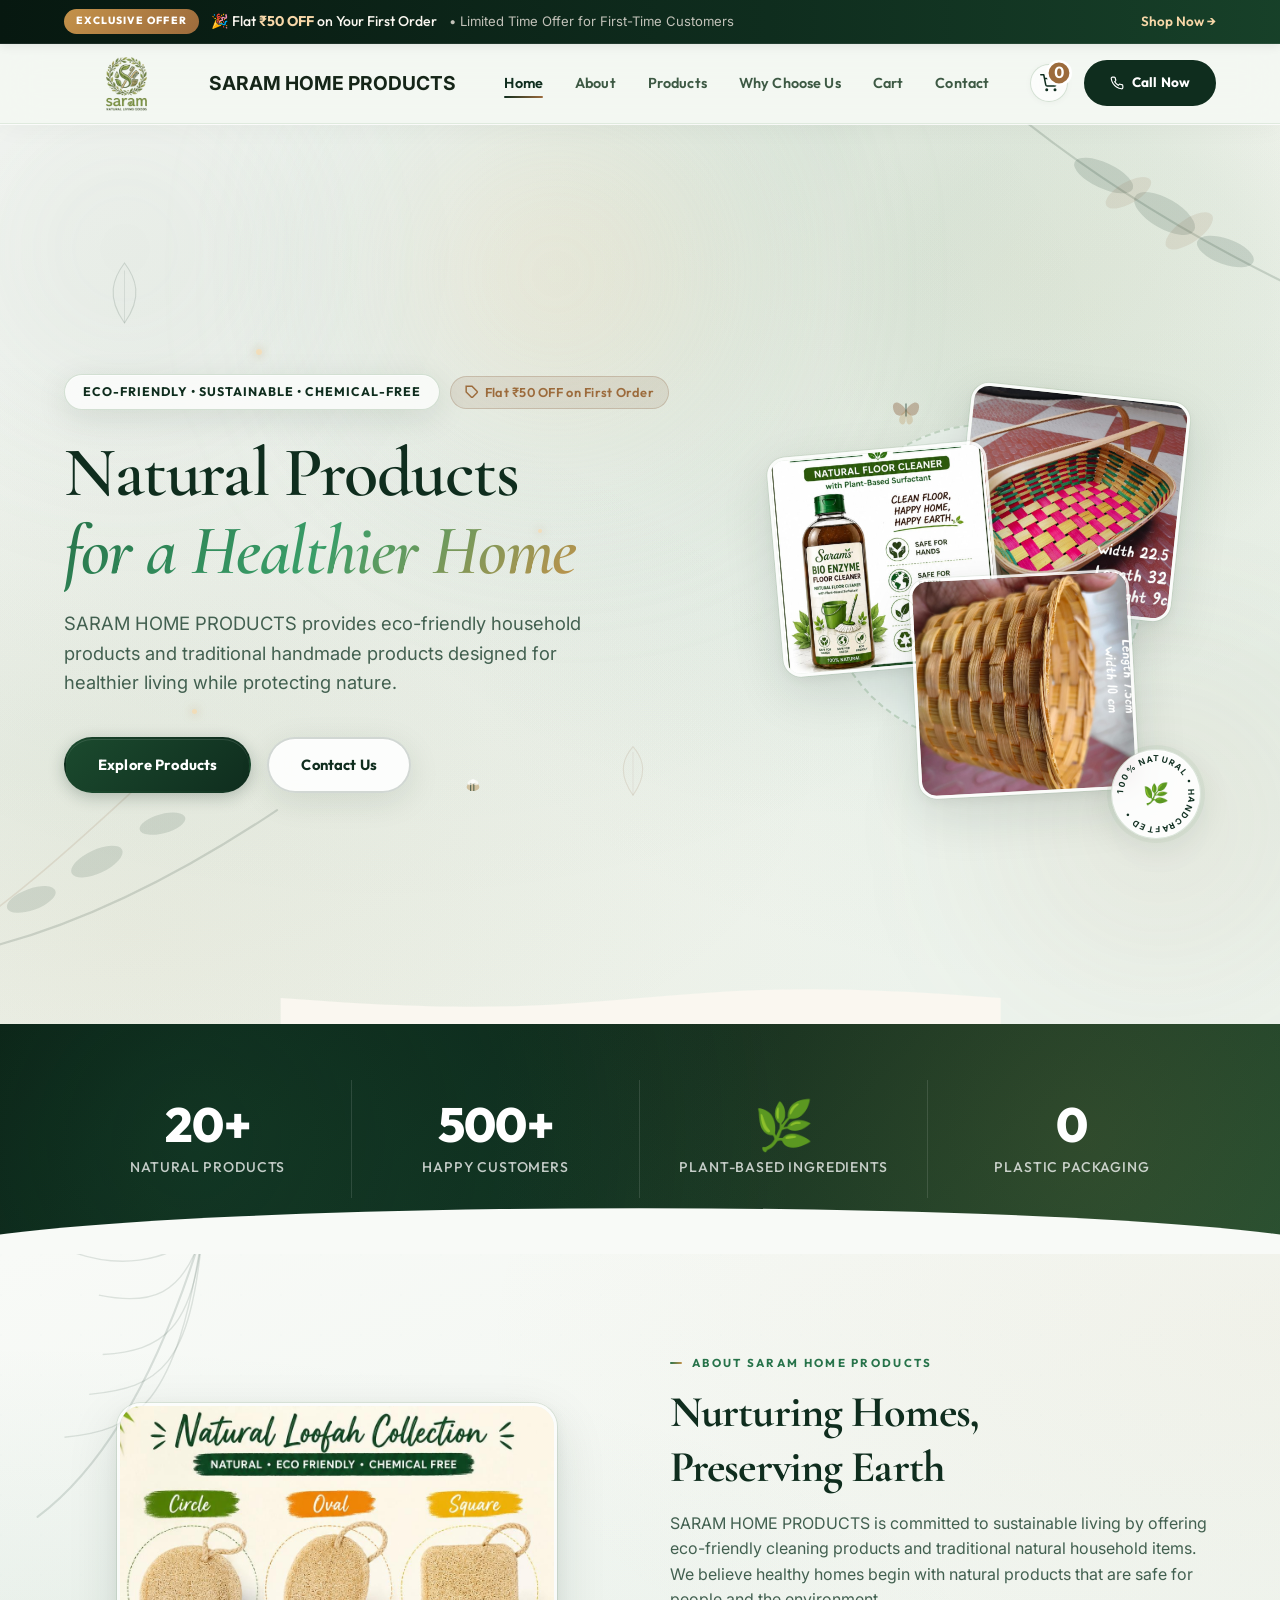
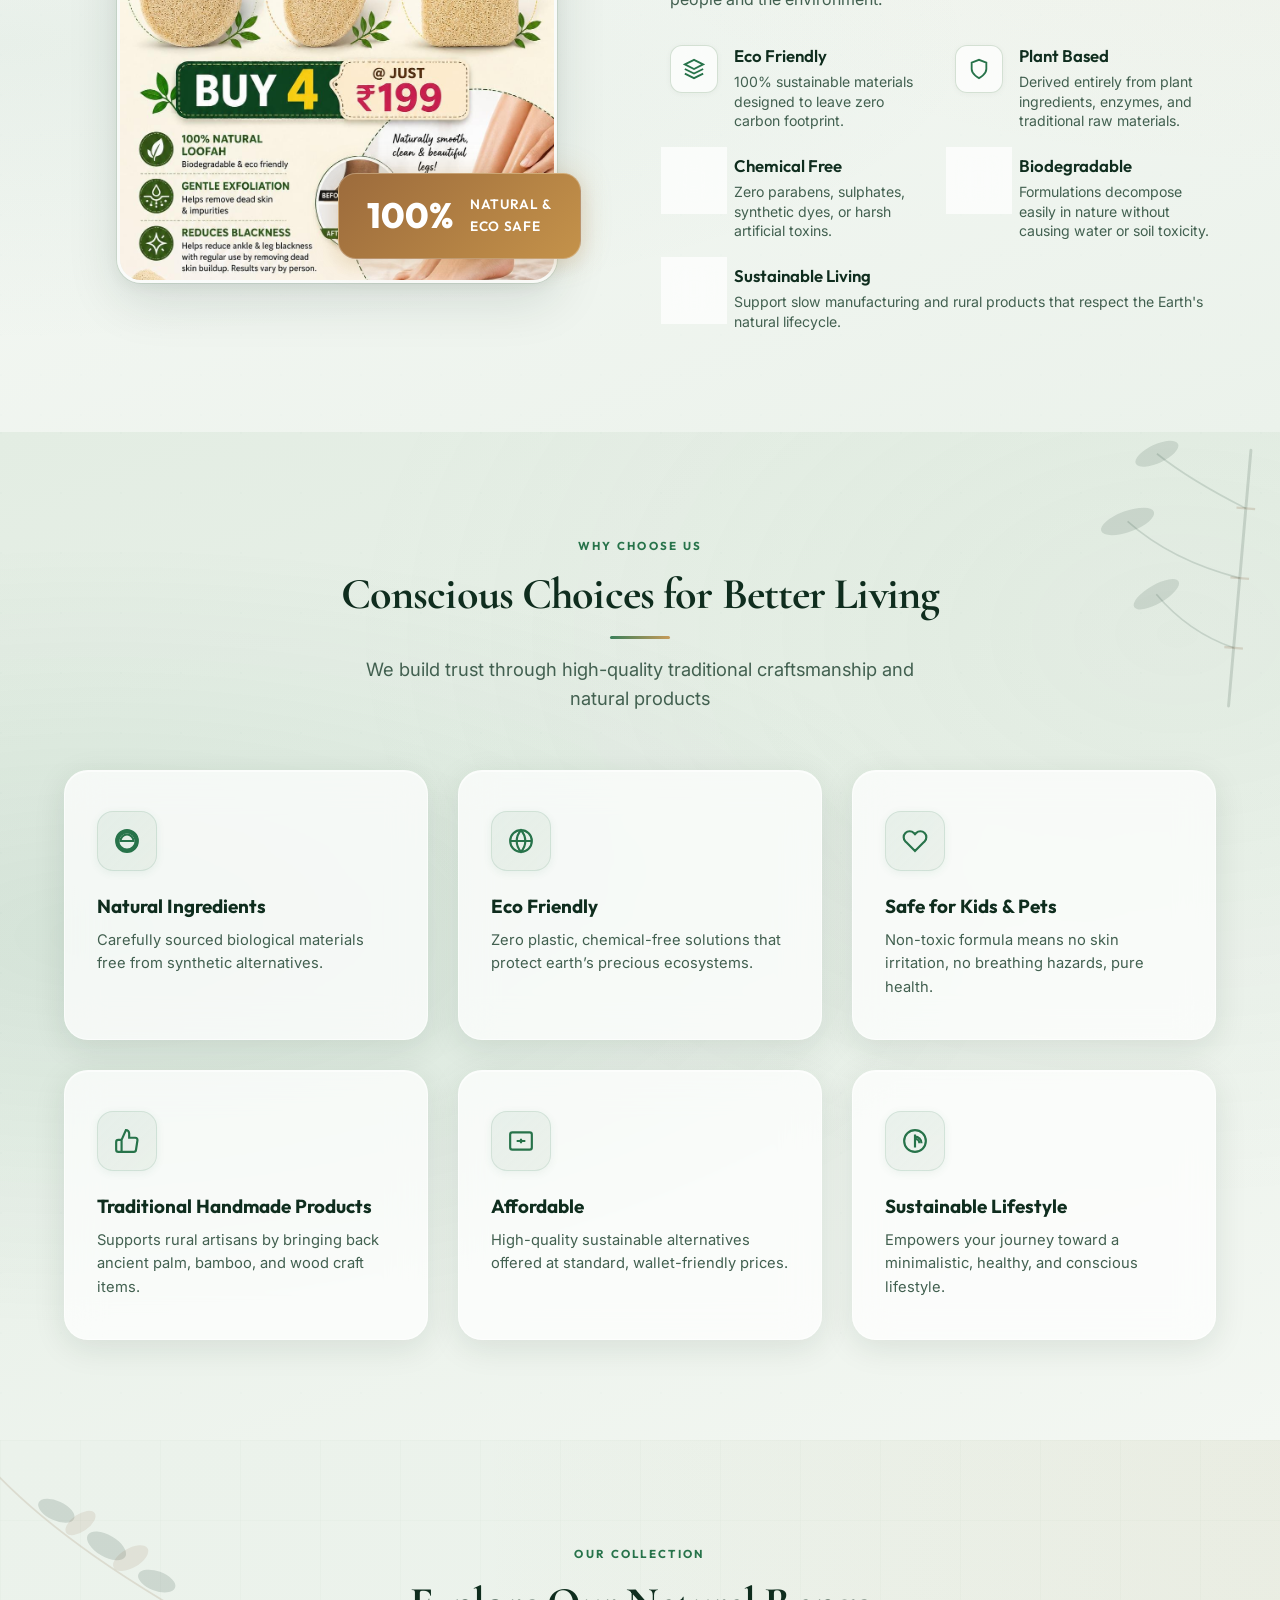
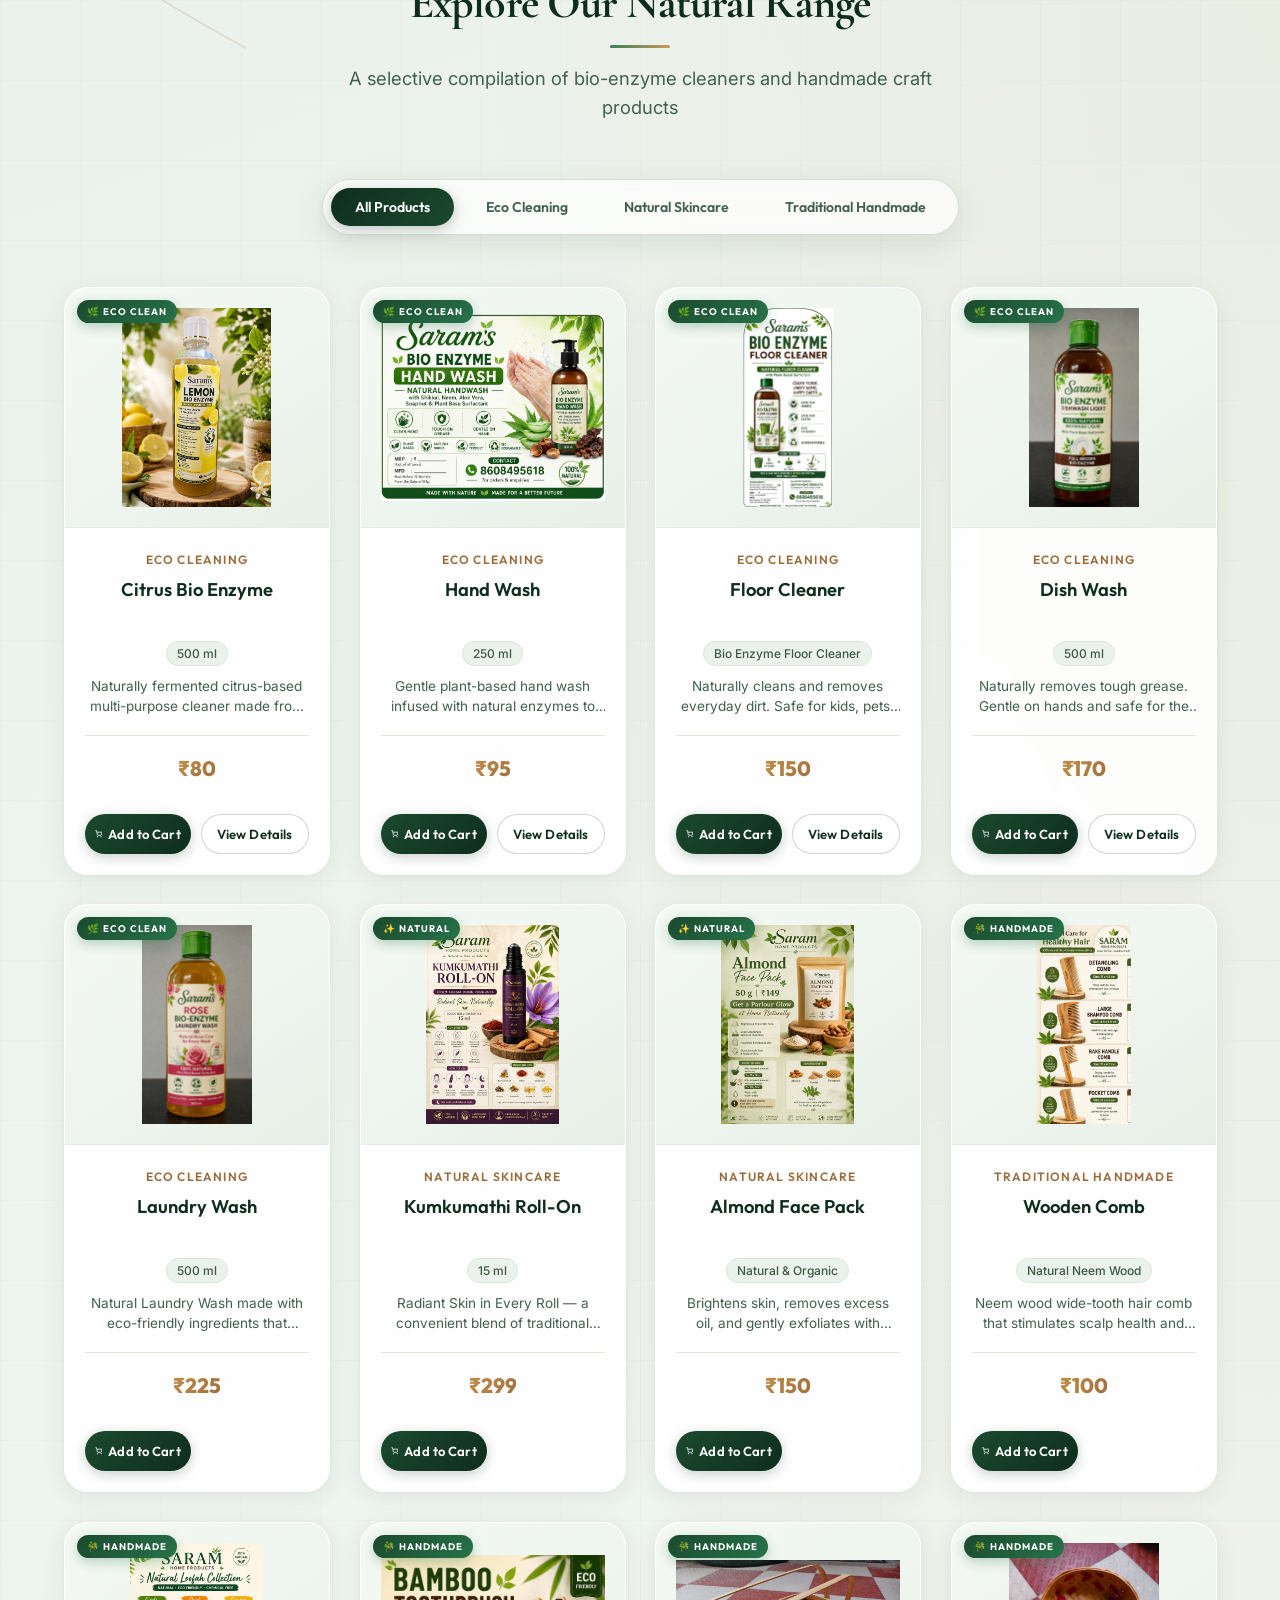
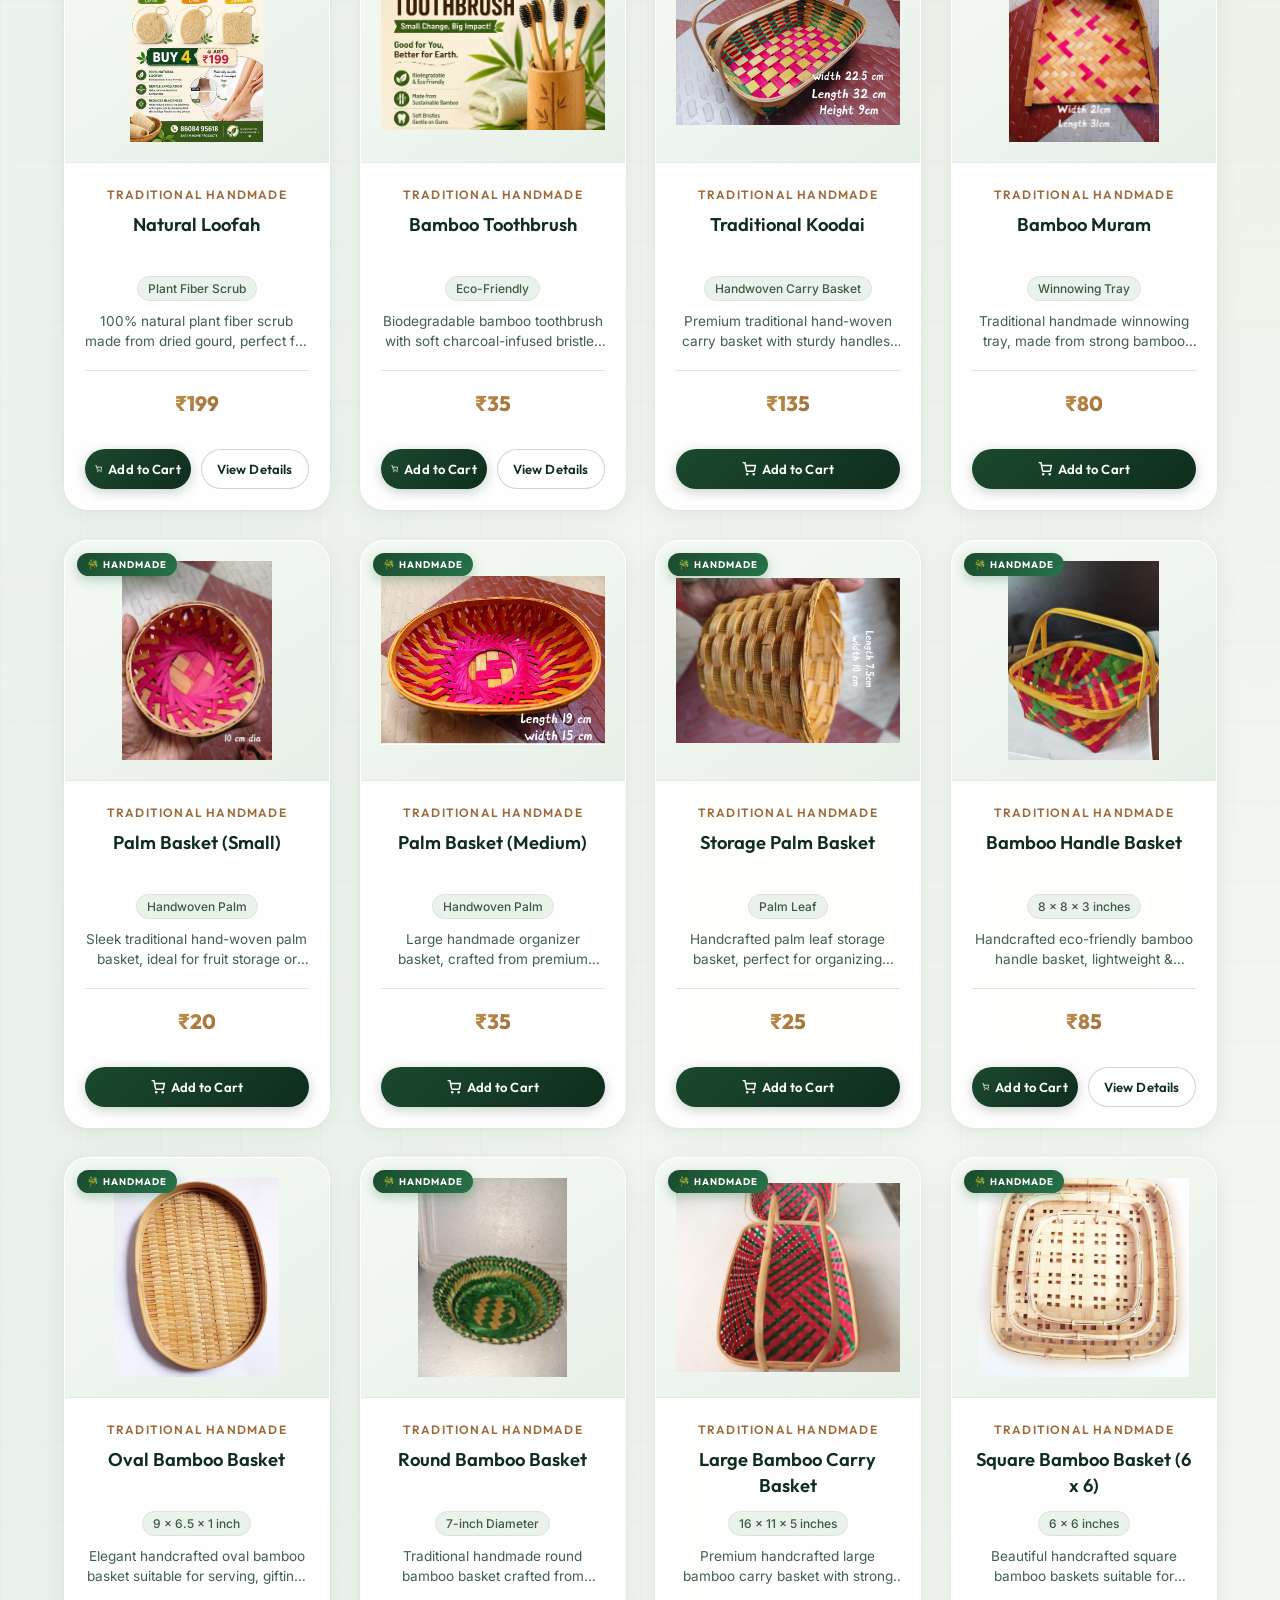
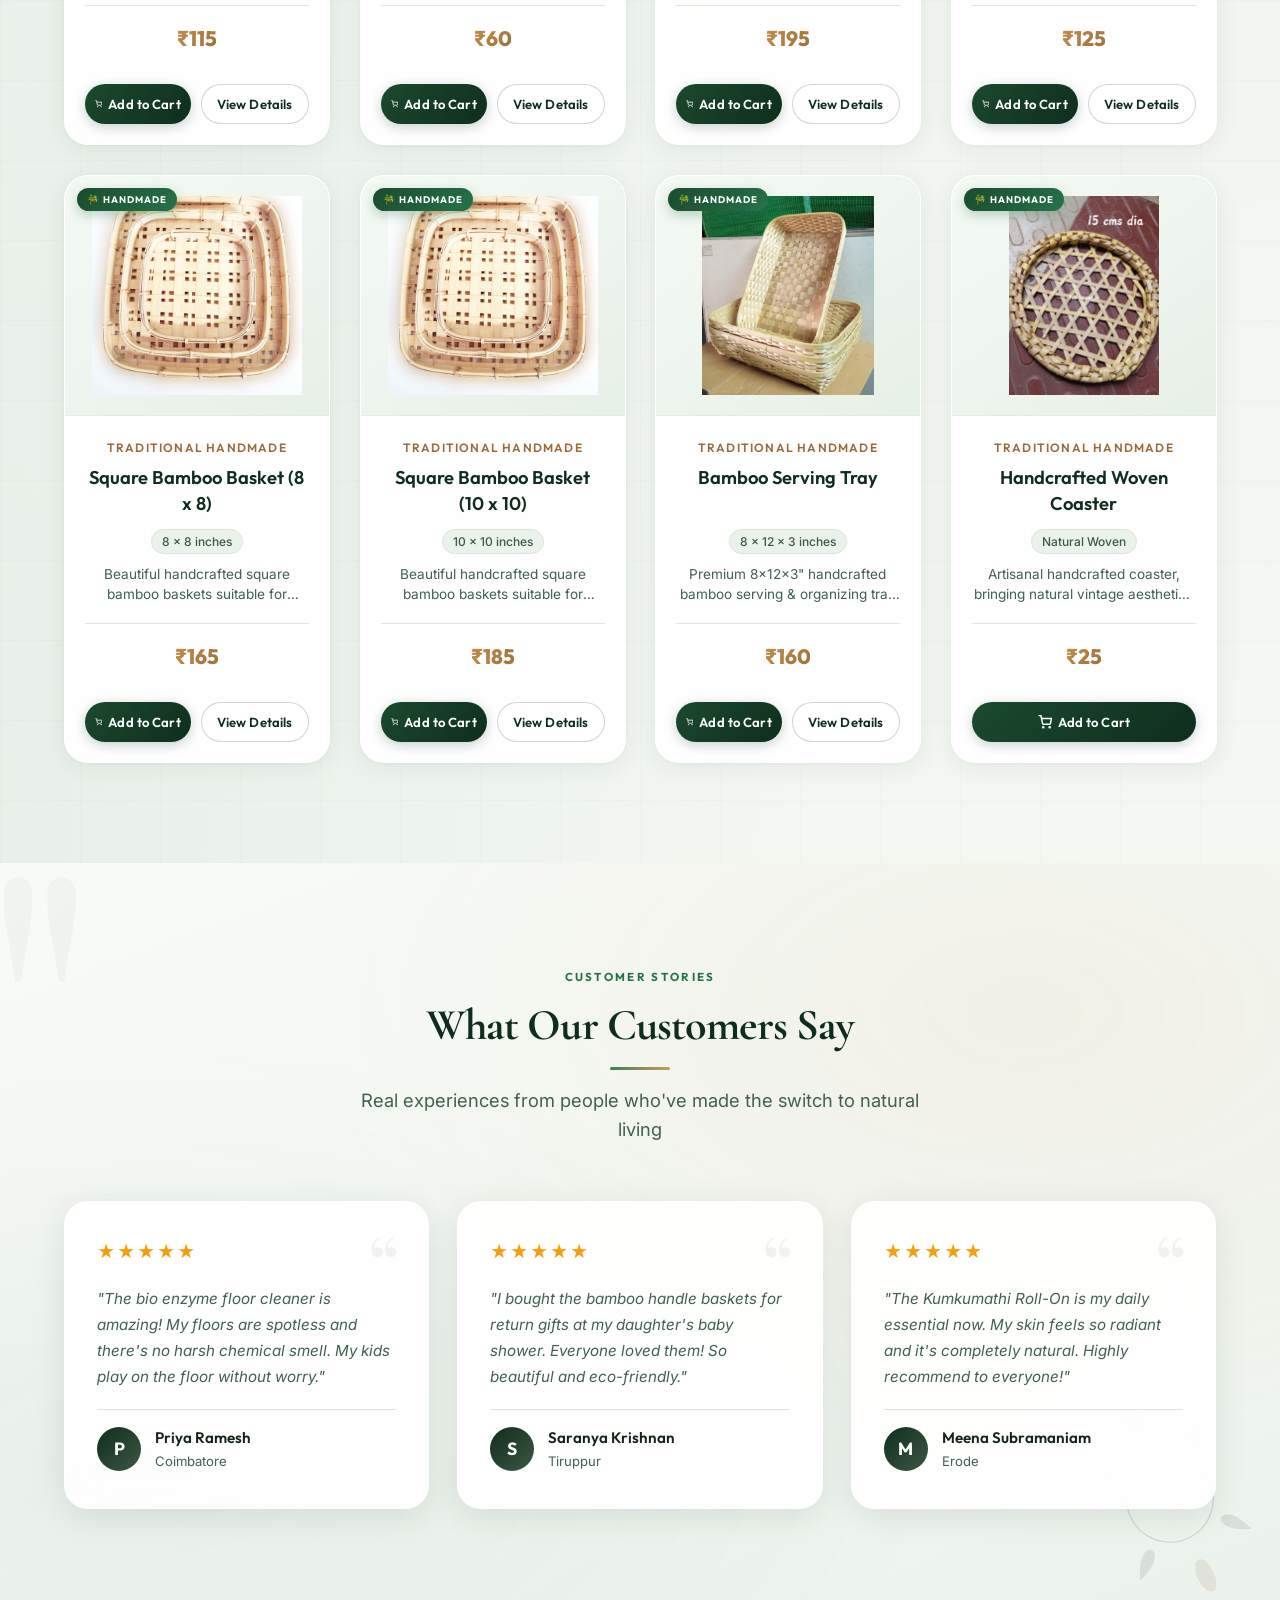
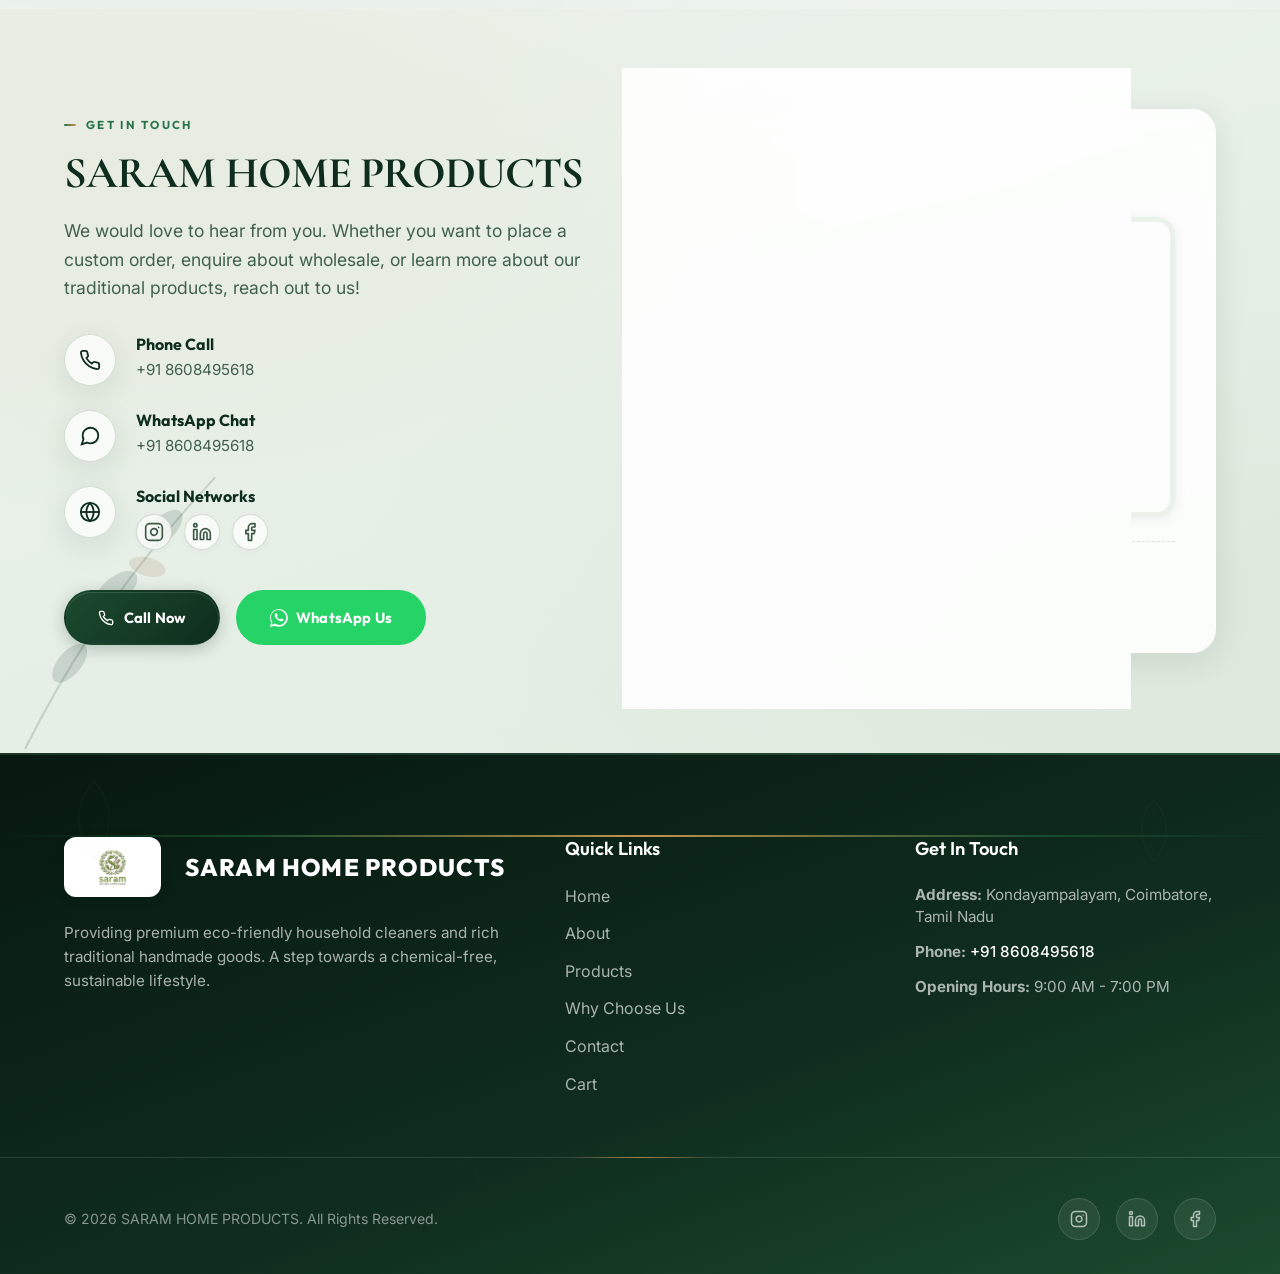
==== commit 3ee4f0bb: "final" ====
--- a/index.html
+++ b/index.html
@@ -236,8 +236,8 @@
           <span class="stat-label">Happy Customers</span>
         </div>
         <div class="stat-item fade-in-up">
-          <span class="stat-number">100%</span>
-          <span class="stat-label">Chemical-Free</span>
+          <span class="stat-number">🌿</span>
+          <span class="stat-label">Plant-Based Ingredients</span>
         </div>
         <div class="stat-item fade-in-up">
           <span class="stat-number">0</span>
--- a/style.css
+++ b/style.css
@@ -5153,7 +5153,7 @@
 }
 
 /* ==========================================================================
-   RESPONSIVE — PREMIUM ADJUSTMENTS
+   RESPONSIVE — COMPREHENSIVE MOBILE ALIGNMENT & LAYOUT FIXES
    ========================================================================== */
 
 @media (max-width: 768px) {
@@ -5165,20 +5165,249 @@
     -webkit-backdrop-filter: blur(8px);
   }
 
-  /* Simpler hero background on mobile */
+  /* General Section Padding & Container */
+  section {
+    padding-top: 60px;
+    padding-bottom: 60px;
+  }
+
+  .container {
+    padding-left: 16px;
+    padding-right: 16px;
+  }
+
+  /* Top Offer Banner on Mobile */
+  .top-offer-banner {
+    padding: 6px 12px;
+  }
+
+  .offer-banner-container {
+    flex-direction: column;
+    gap: 4px;
+    align-items: center;
+    justify-content: center;
+    text-align: center;
+  }
+
+  .offer-banner-content {
+    display: flex;
+    align-items: center;
+    justify-content: center;
+    gap: 8px;
+    flex-wrap: wrap;
+  }
+
+  .offer-sub-text {
+    display: none;
+  }
+
+  .offer-pill {
+    font-size: 0.6rem;
+    padding: 3px 8px;
+  }
+
+  .offer-main-text {
+    font-size: 0.78rem;
+  }
+
+  .offer-btn {
+    font-size: 0.75rem;
+    font-weight: 700;
+  }
+
+  /* Header & Navigation on Mobile */
+  .main-header {
+    height: 72px;
+  }
+
+  .main-header.scrolled {
+    height: 64px;
+  }
+
+  .header-container {
+    padding-left: 16px;
+    padding-right: 16px;
+    justify-content: space-between;
+    gap: 8px;
+  }
+
+  .logo-area {
+    gap: 8px;
+    flex: 0 1 auto;
+    max-width: calc(100% - 110px);
+  }
+
+  .nav-logo {
+    height: 46px;
+    width: auto;
+  }
+
+  .main-header.scrolled .nav-logo {
+    height: 40px;
+  }
+
+  .brand-name {
+    flex: 0 1 auto;
+    margin: 0;
+    font-size: 0.85rem;
+    font-weight: 800;
+    text-align: left;
+    white-space: normal;
+    line-height: 1.1;
+    letter-spacing: 0.02em;
+    display: flex;
+    flex-direction: column;
+    justify-content: center;
+  }
+
+  .brand-name span {
+    display: block;
+  }
+
+  .nav-right {
+    gap: 8px;
+    flex-shrink: 0;
+  }
+
+  .btn-nav-cta {
+    display: none;
+  }
+
+  .nav-cart-btn {
+    width: 40px;
+    height: 40px;
+  }
+
+  .mobile-menu-toggle {
+    display: flex;
+  }
+
+  /* Hero Section on Mobile */
   .hero-section {
+    min-height: auto;
+    padding-top: calc(var(--header-height) + 24px);
+    padding-bottom: 70px;
     background:
       radial-gradient(ellipse at 70% 10%, rgba(39, 115, 74, 0.08) 0%, transparent 50%),
       linear-gradient(160deg, #F8FAF7 0%, #F3F7F2 100%);
   }
 
+  .hero-container {
+    display: flex;
+    flex-direction: column;
+    text-align: center;
+    gap: 36px;
+  }
+
+  .hero-content {
+    display: flex;
+    flex-direction: column;
+    align-items: center;
+    text-align: center;
+    width: 100%;
+  }
+
+  .hero-badges-wrapper {
+    display: flex;
+    flex-direction: column;
+    align-items: center;
+    gap: 8px;
+    width: 100%;
+    margin-bottom: 16px;
+  }
+
+  .hero-badge {
+    font-size: 0.68rem;
+    padding: 6px 14px;
+    letter-spacing: 0.04em;
+    white-space: normal;
+    text-align: center;
+    max-width: 95%;
+    line-height: 1.35;
+  }
+
+  .hero-offer-tag {
+    font-size: 0.72rem;
+    padding: 5px 12px;
+    white-space: normal;
+    text-align: center;
+  }
+
+  .hero-title {
+    font-size: clamp(2rem, 7.5vw, 2.8rem);
+    line-height: 1.15;
+    margin-bottom: 14px;
+    text-align: center;
+  }
+
+  .hero-desc {
+    font-size: 0.95rem;
+    line-height: 1.55;
+    margin-bottom: 24px;
+    text-align: center;
+    max-width: 100%;
+    padding: 0 4px;
+  }
+
+  .hero-buttons {
+    display: flex;
+    flex-direction: column;
+    width: 100%;
+    max-width: 320px;
+    margin: 0 auto;
+    gap: 12px;
+  }
+
+  .hero-buttons .btn {
+    width: 100%;
+    justify-content: center;
+    padding: 13px 24px;
+    font-size: 0.92rem;
+  }
+
+  /* Hero Visual Collage on Mobile */
+  .hero-visual {
+    height: 320px;
+    width: 100%;
+    max-width: 360px;
+    margin: 0 auto;
+    position: relative;
+  }
+
+  .collage-container {
+    width: 100%;
+    height: 100%;
+    position: relative;
+  }
+
+  .collage-bg-circle {
+    width: 220px;
+    height: 220px;
+  }
+
+  .collage-img {
+    width: 140px;
+    height: 140px;
+    border-width: 3px;
+  }
+
+  .collage-img-main {
+    top: 15%;
+    left: 4%;
+  }
+
+  .collage-img-sub1 {
+    top: 8%;
+    left: 46%;
+  }
+
+  .collage-img-sub2 {
+    top: 42%;
+    left: 28%;
+  }
+
   .footer-leaf-particle {
     display: none;
-  }
-
-  /* Hero title smaller display font size on small screens */
-  .hero-title {
-    font-size: clamp(2.2rem, 8vw, 3.2rem);
   }
 }
 
@@ -5191,6 +5420,29 @@
     backdrop-filter: none;
     -webkit-backdrop-filter: none;
   }
-}
-
-
+
+  .brand-name {
+    font-size: 0.8rem;
+  }
+
+  .hero-title {
+    font-size: clamp(1.8rem, 7vw, 2.4rem);
+  }
+
+  .hero-visual {
+    height: 280px;
+    max-width: 300px;
+  }
+
+  .collage-bg-circle {
+    width: 180px;
+    height: 180px;
+  }
+
+  .collage-img {
+    width: 120px;
+    height: 120px;
+  }
+}
+
+
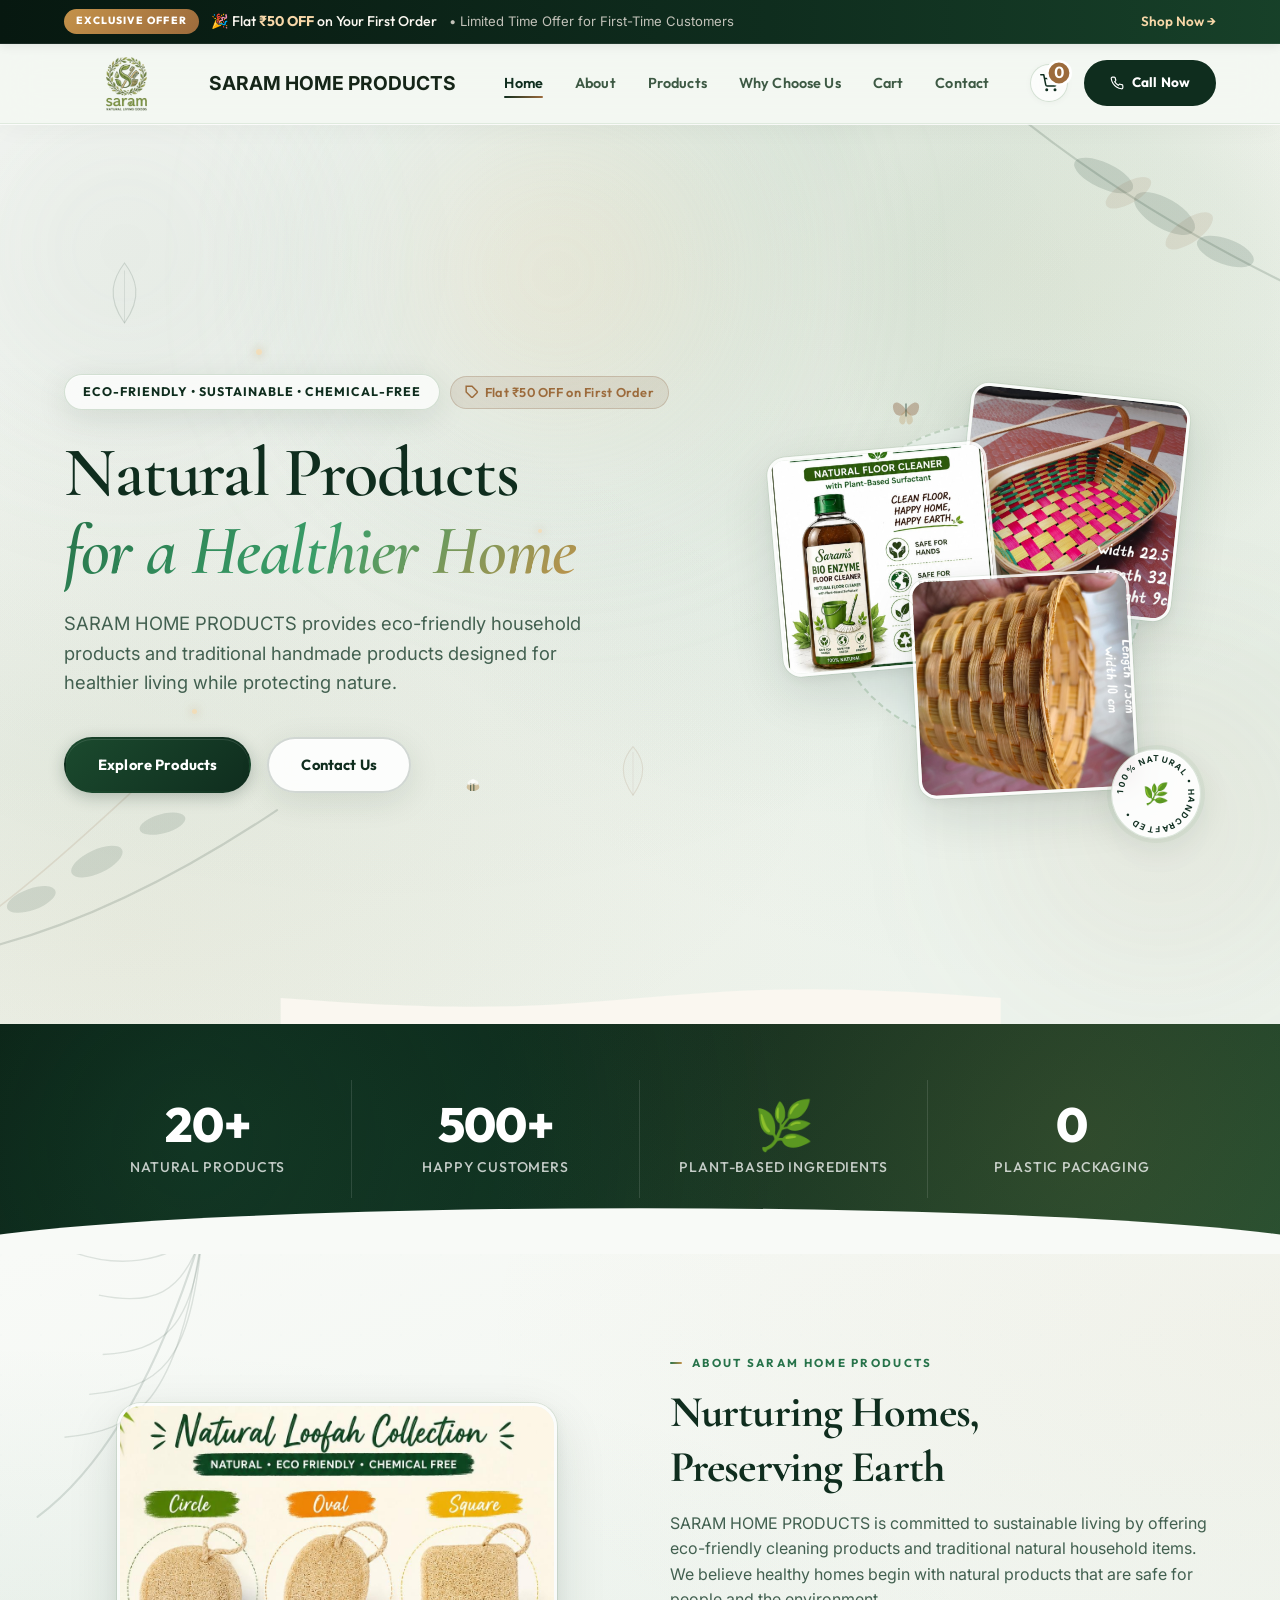
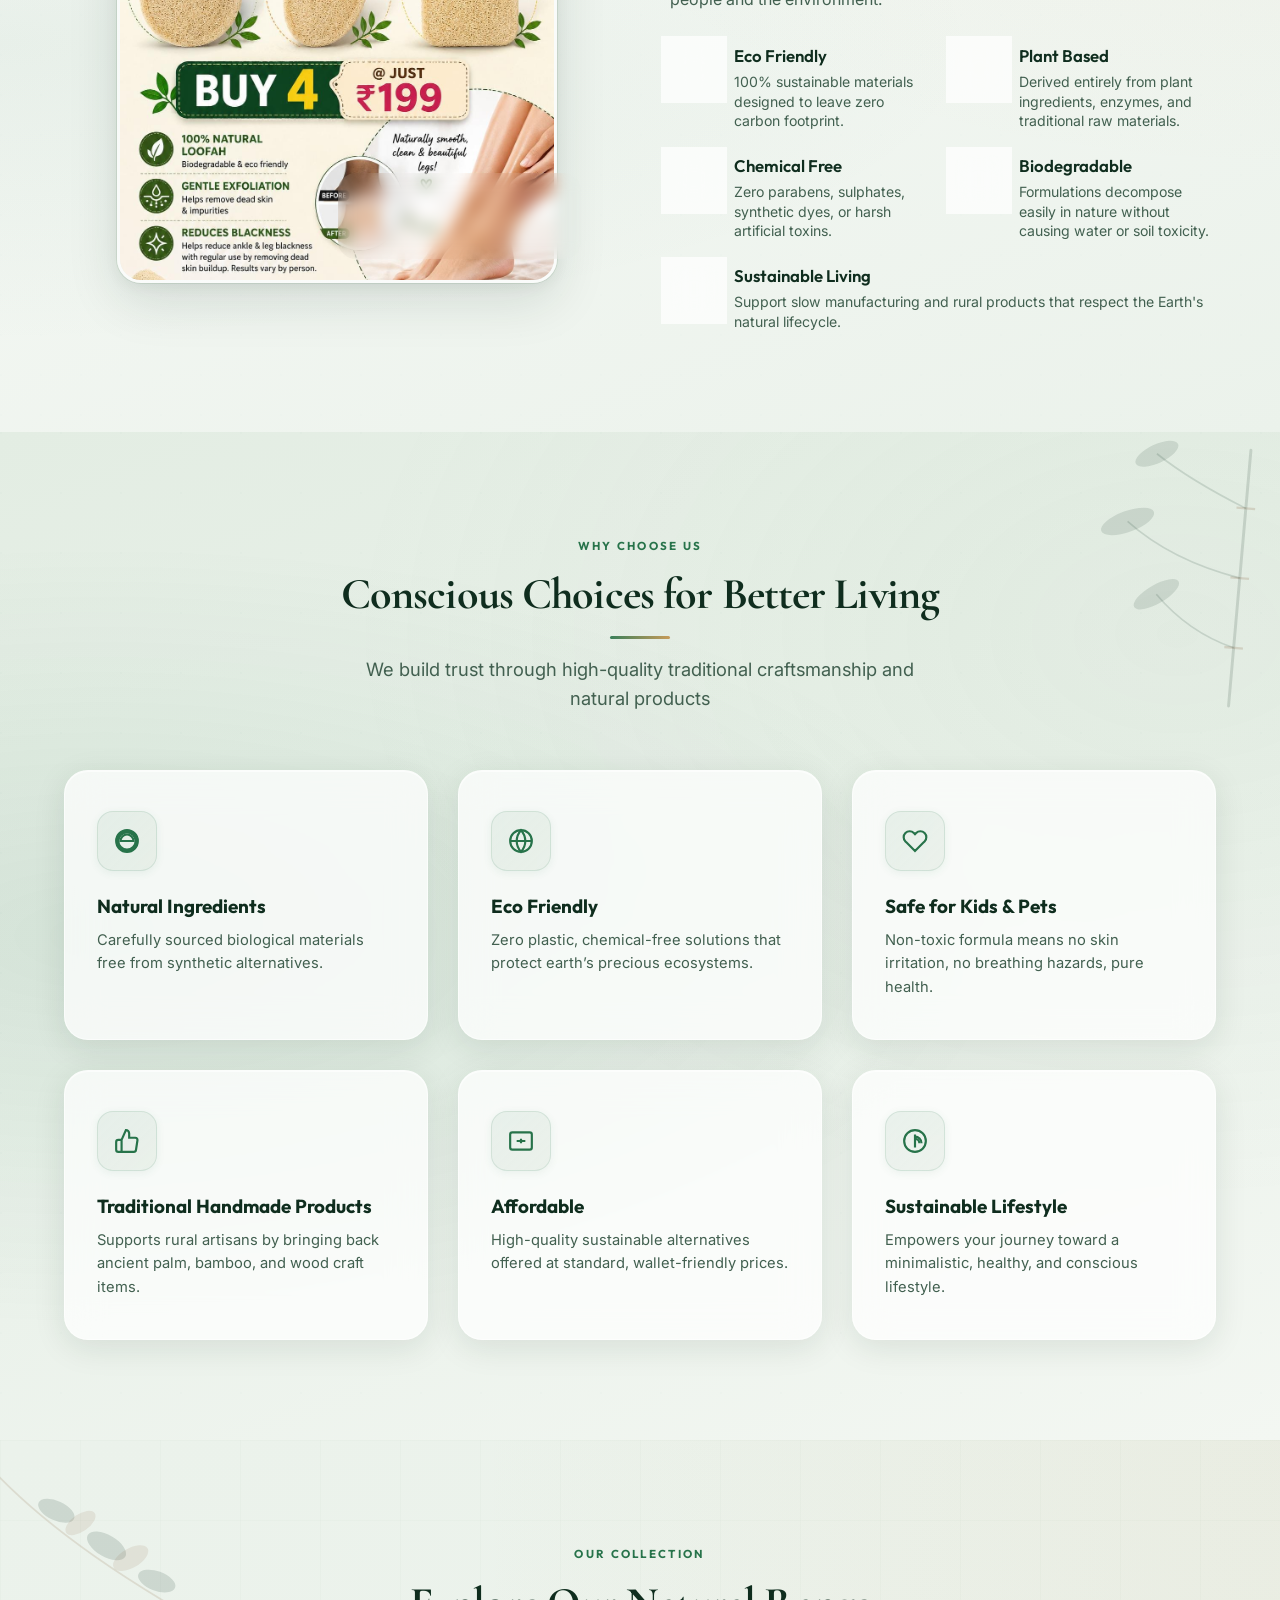
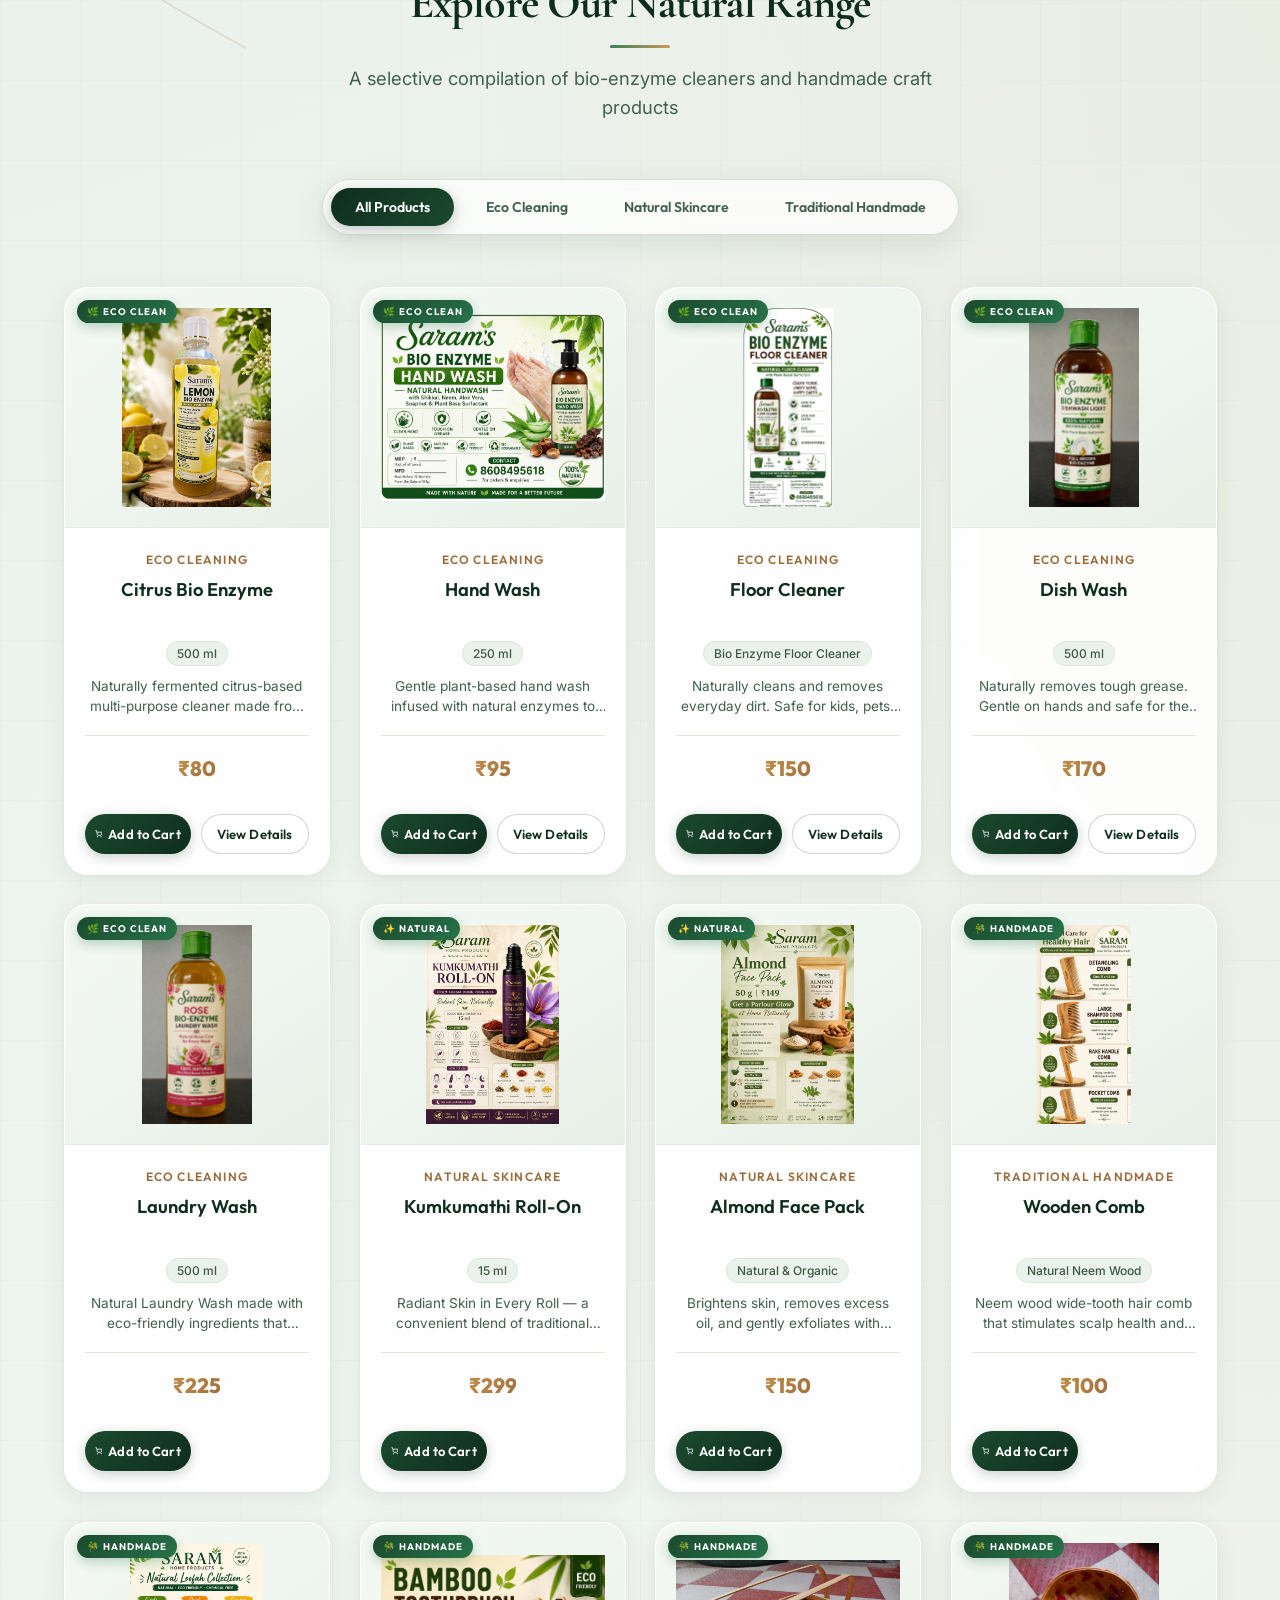
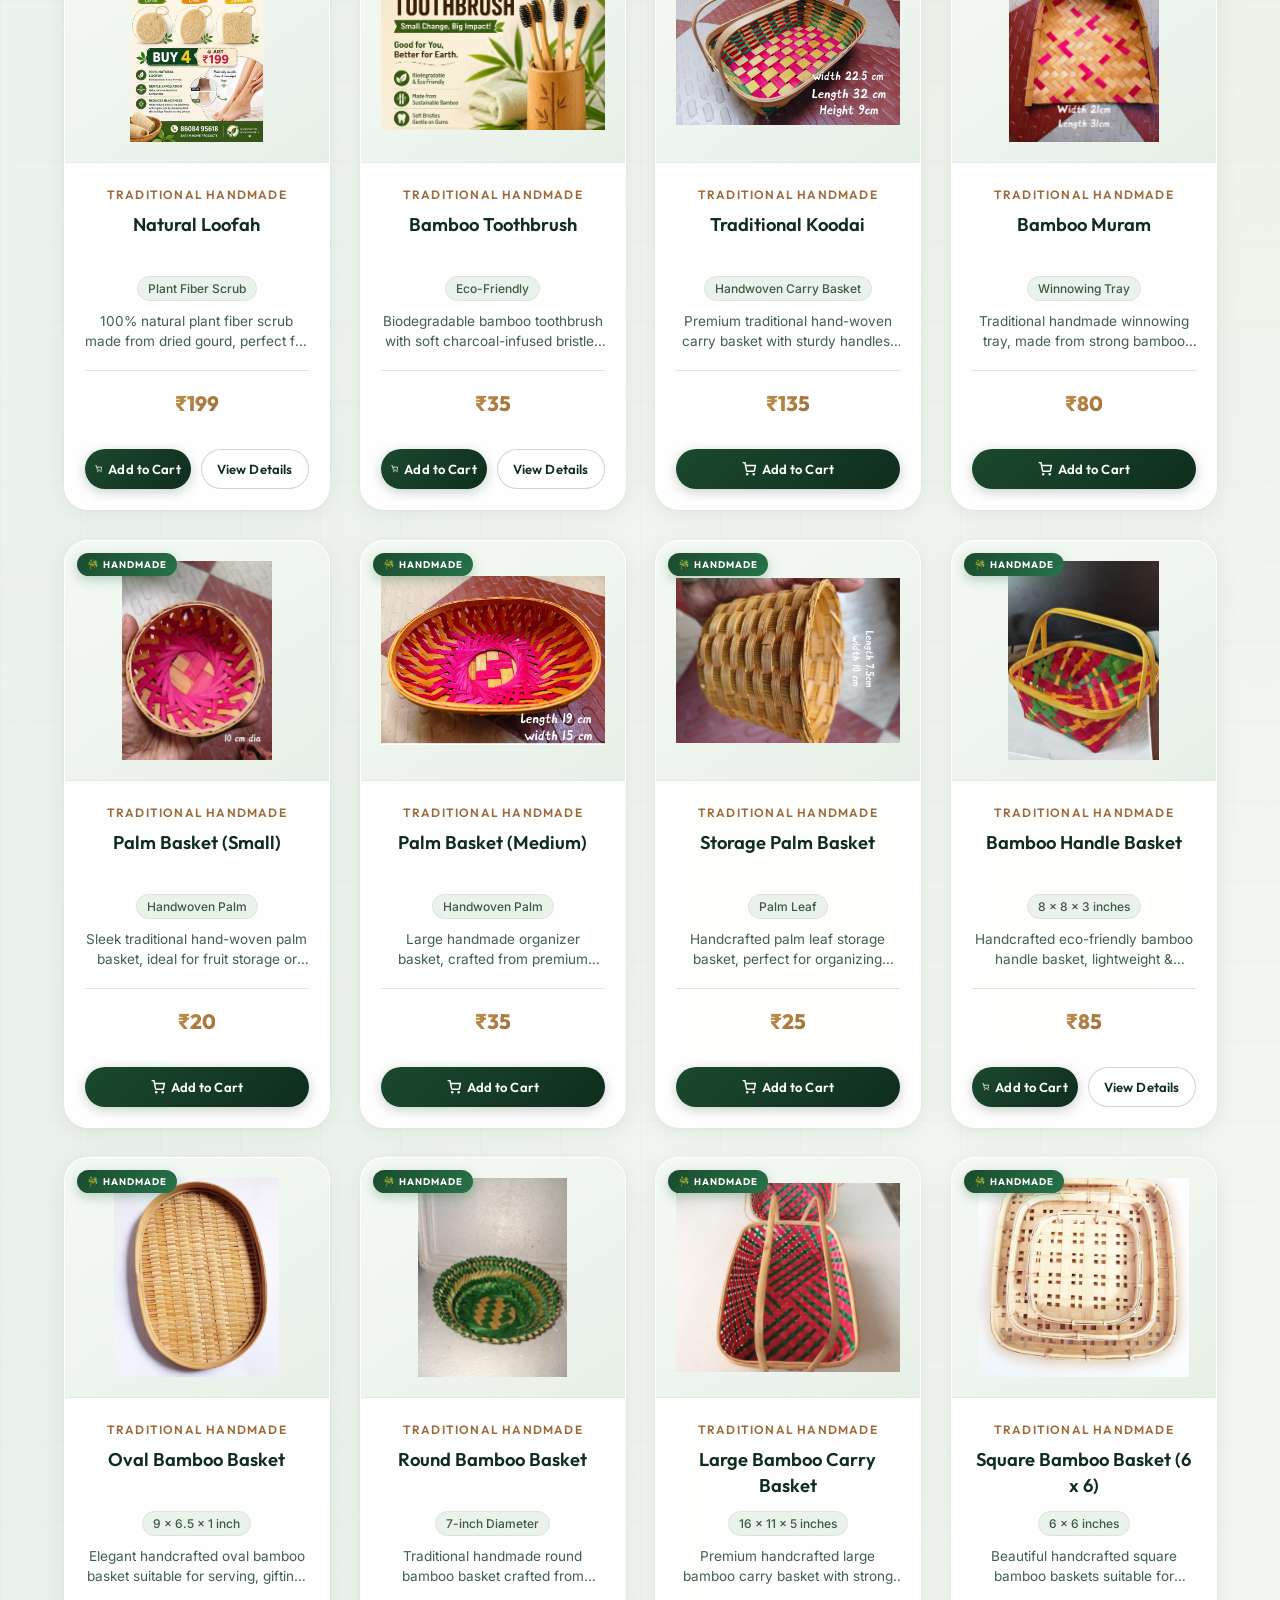
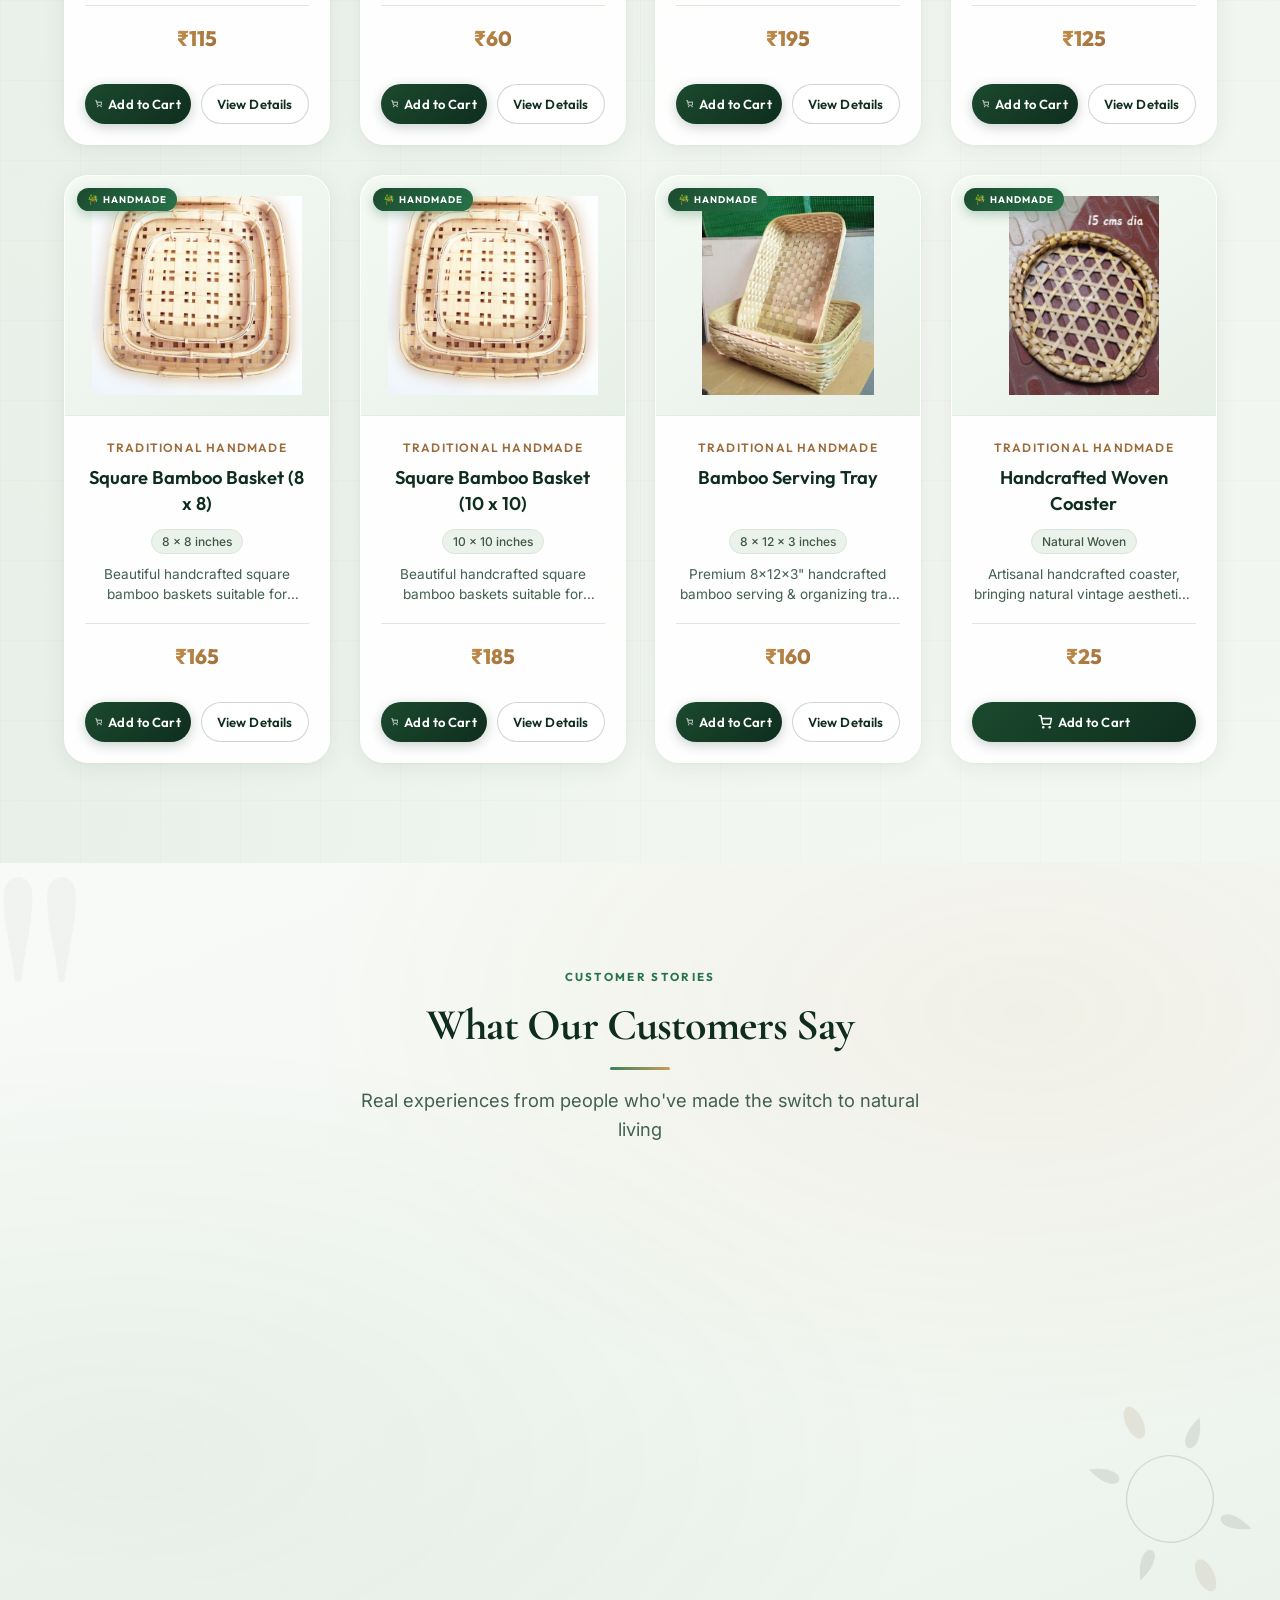
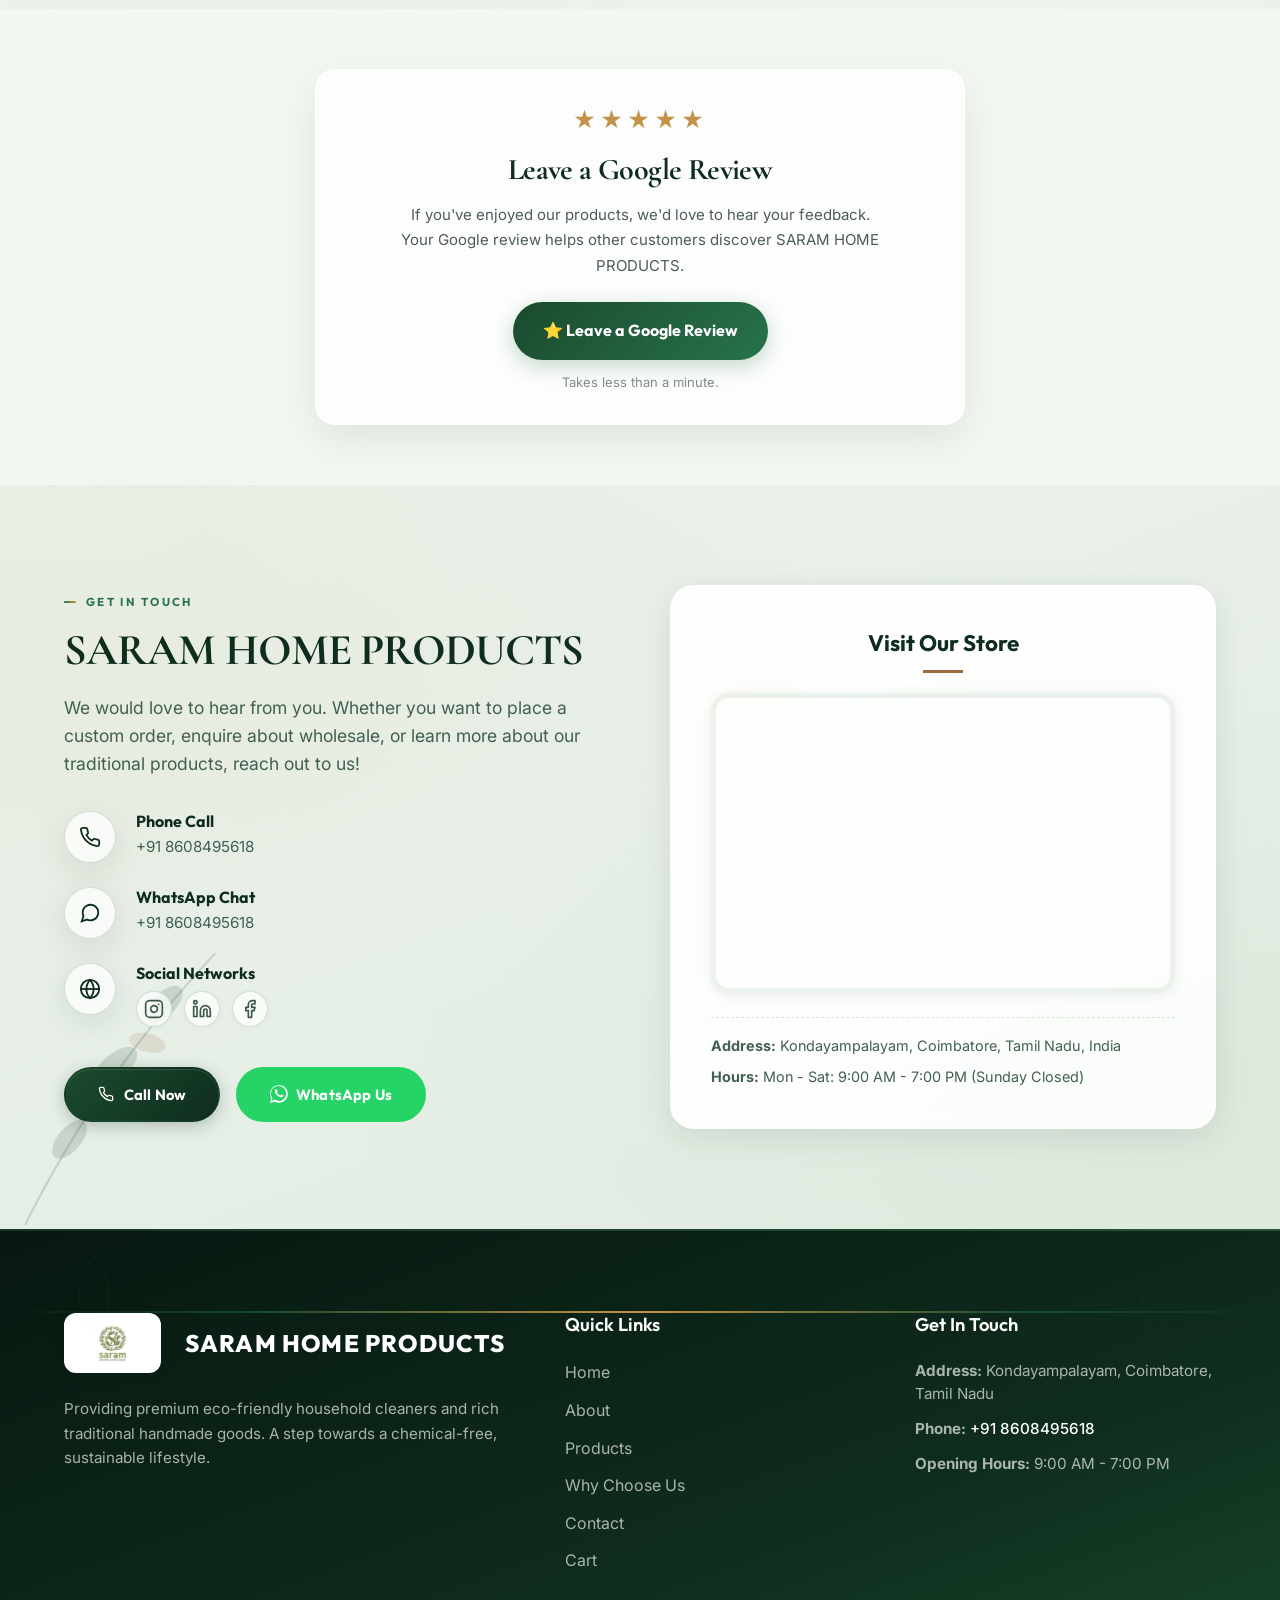
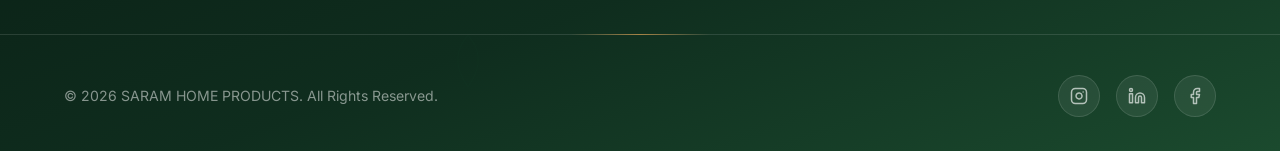
==== commit 13596701: "added google reviews" ====
--- a/index.html
+++ b/index.html
@@ -547,6 +547,25 @@
     </div>
   </section>
 
+  <!-- Google Review CTA Card -->
+  <div class="grcta-outer" id="google-reviews">
+    <div class="grcta-card">
+      <div class="grcta-stars" aria-label="5 stars">★★★★★</div>
+      <h2 class="grcta-heading">Leave a Google Review</h2>
+      <p class="grcta-desc">If you've enjoyed our products, we'd love to hear your feedback.<br>Your Google review helps other customers discover SARAM HOME PRODUCTS.</p>
+      <a
+        href="https://share.google/x1v2U0SNRxcQTGxT4"
+        target="_blank"
+        rel="noopener noreferrer"
+        class="grcta-btn"
+        id="googleReviewBtn"
+        aria-label="Leave a Google Review for SARAM HOME PRODUCTS"
+      >⭐ Leave a Google Review</a>
+      <p class="grcta-micro">Takes less than a minute.</p>
+    </div>
+  </div>
+  <!-- End Google Review CTA -->
+
   <!-- Contact & Store Map Section -->
   <section id="contact" class="contact-section scroll-anim-trigger">
     <!-- Natural Vine & Leaf Branch Vector Decoration -->
--- a/style.css
+++ b/style.css
@@ -6,6 +6,20 @@
 
 /* Fonts Import — Cormorant Garamond for editorial luxury headings */
 @import url('https://fonts.googleapis.com/css2?family=Cormorant+Garamond:ital,wght@0,400;0,500;0,600;0,700;1,400;1,600&family=Inter:wght@300;400;500;600;700&family=Outfit:wght@300;400;500;600;700;800&family=Playfair+Display:ital,wght@0,400;0,600;0,700;1,400&display=swap');
+
+*,
+*::before,
+*::after {
+    box-sizing: border-box;
+}
+
+html,
+body {
+    margin: 0;
+    padding: 0;
+    width: 100%;
+    overflow-x: hidden;
+}
 
 /* ===== PREMIUM DESIGN SYSTEM VARIABLES ===== */
 :root {
@@ -5446,3 +5460,112 @@
 }
 
 
+/* ==========================================================================
+   GOOGLE REVIEW CTA CARD — scoped to .grcta-* only
+   ========================================================================== */
+
+.grcta-outer {
+  padding: 0 1rem;
+  box-sizing: border-box;
+  opacity: 0;
+  transform: translateY(24px);
+  transition: opacity 0.6s ease, transform 0.6s ease;
+}
+
+.grcta-outer.grcta-visible {
+  opacity: 1;
+  transform: translateY(0);
+}
+
+.grcta-card {
+  max-width: 650px;
+  width: 100%;
+  margin: 60px auto;
+  padding: 32px;
+  border-radius: 20px;
+  background: rgba(255, 255, 255, 0.75);
+  backdrop-filter: blur(12px);
+  -webkit-backdrop-filter: blur(12px);
+  border: 1px solid rgba(255, 255, 255, 0.5);
+  box-shadow: 0 15px 40px rgba(0, 0, 0, 0.08);
+  text-align: center;
+  box-sizing: border-box;
+}
+
+.grcta-stars {
+  font-size: 1.4rem;
+  color: #C4924A;
+  letter-spacing: 4px;
+  margin-bottom: 14px;
+  display: block;
+}
+
+.grcta-heading {
+  font-family: 'Cormorant Garamond', serif;
+  font-size: 30px;
+  font-weight: 700;
+  color: var(--color-primary);
+  margin: 0 0 14px;
+  line-height: 1.2;
+}
+
+.grcta-desc {
+  font-family: 'Inter', sans-serif;
+  font-size: 15px;
+  line-height: 1.7;
+  color: #4d5c55;
+  max-width: 480px;
+  margin: 0 auto 24px;
+}
+
+.grcta-btn {
+  display: inline-block;
+  padding: 16px 30px;
+  background: linear-gradient(135deg, #1B4A2E, #27734A);
+  color: #fff;
+  font-family: 'Outfit', sans-serif;
+  font-size: 1rem;
+  font-weight: 700;
+  border-radius: 50px;
+  text-decoration: none;
+  box-shadow: 0 6px 20px rgba(39, 115, 74, 0.28);
+  transition: transform 0.3s ease, box-shadow 0.3s ease;
+  cursor: pointer;
+  box-sizing: border-box;
+}
+
+.grcta-btn:hover {
+  transform: translateY(-3px);
+  box-shadow: 0 12px 28px rgba(39, 115, 74, 0.38);
+  color: #fff;
+}
+
+.grcta-btn:active {
+  transform: translateY(-1px);
+  transition-duration: 0.1s;
+}
+
+.grcta-micro {
+  font-family: 'Inter', sans-serif;
+  font-size: 13px;
+  color: #4d5c55;
+  opacity: 0.7;
+  margin: 12px 0 0;
+}
+
+@media (max-width: 600px) {
+  .grcta-card {
+    padding: 24px 18px;
+    margin: 40px auto;
+  }
+
+  .grcta-heading {
+    font-size: 24px;
+  }
+
+  .grcta-btn {
+    width: 100%;
+    padding: 15px 20px;
+    font-size: 0.97rem;
+  }
+}
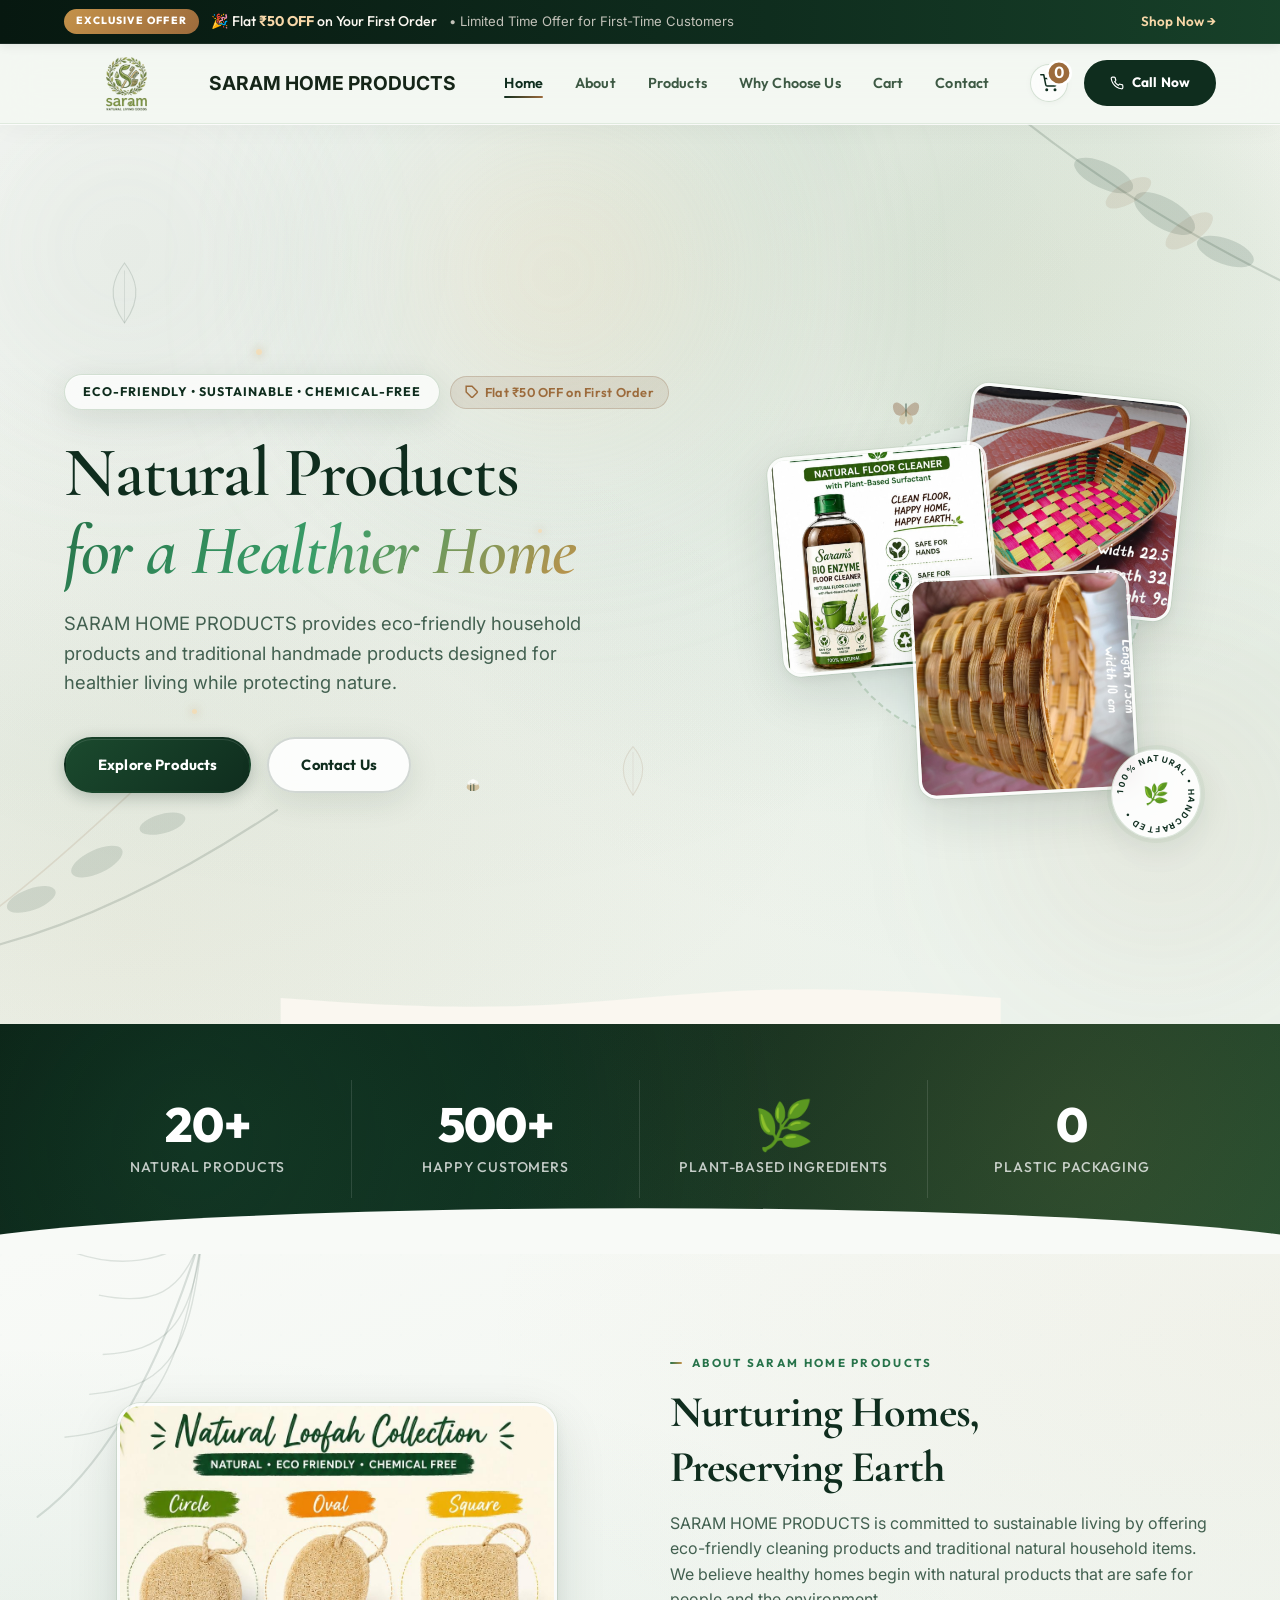
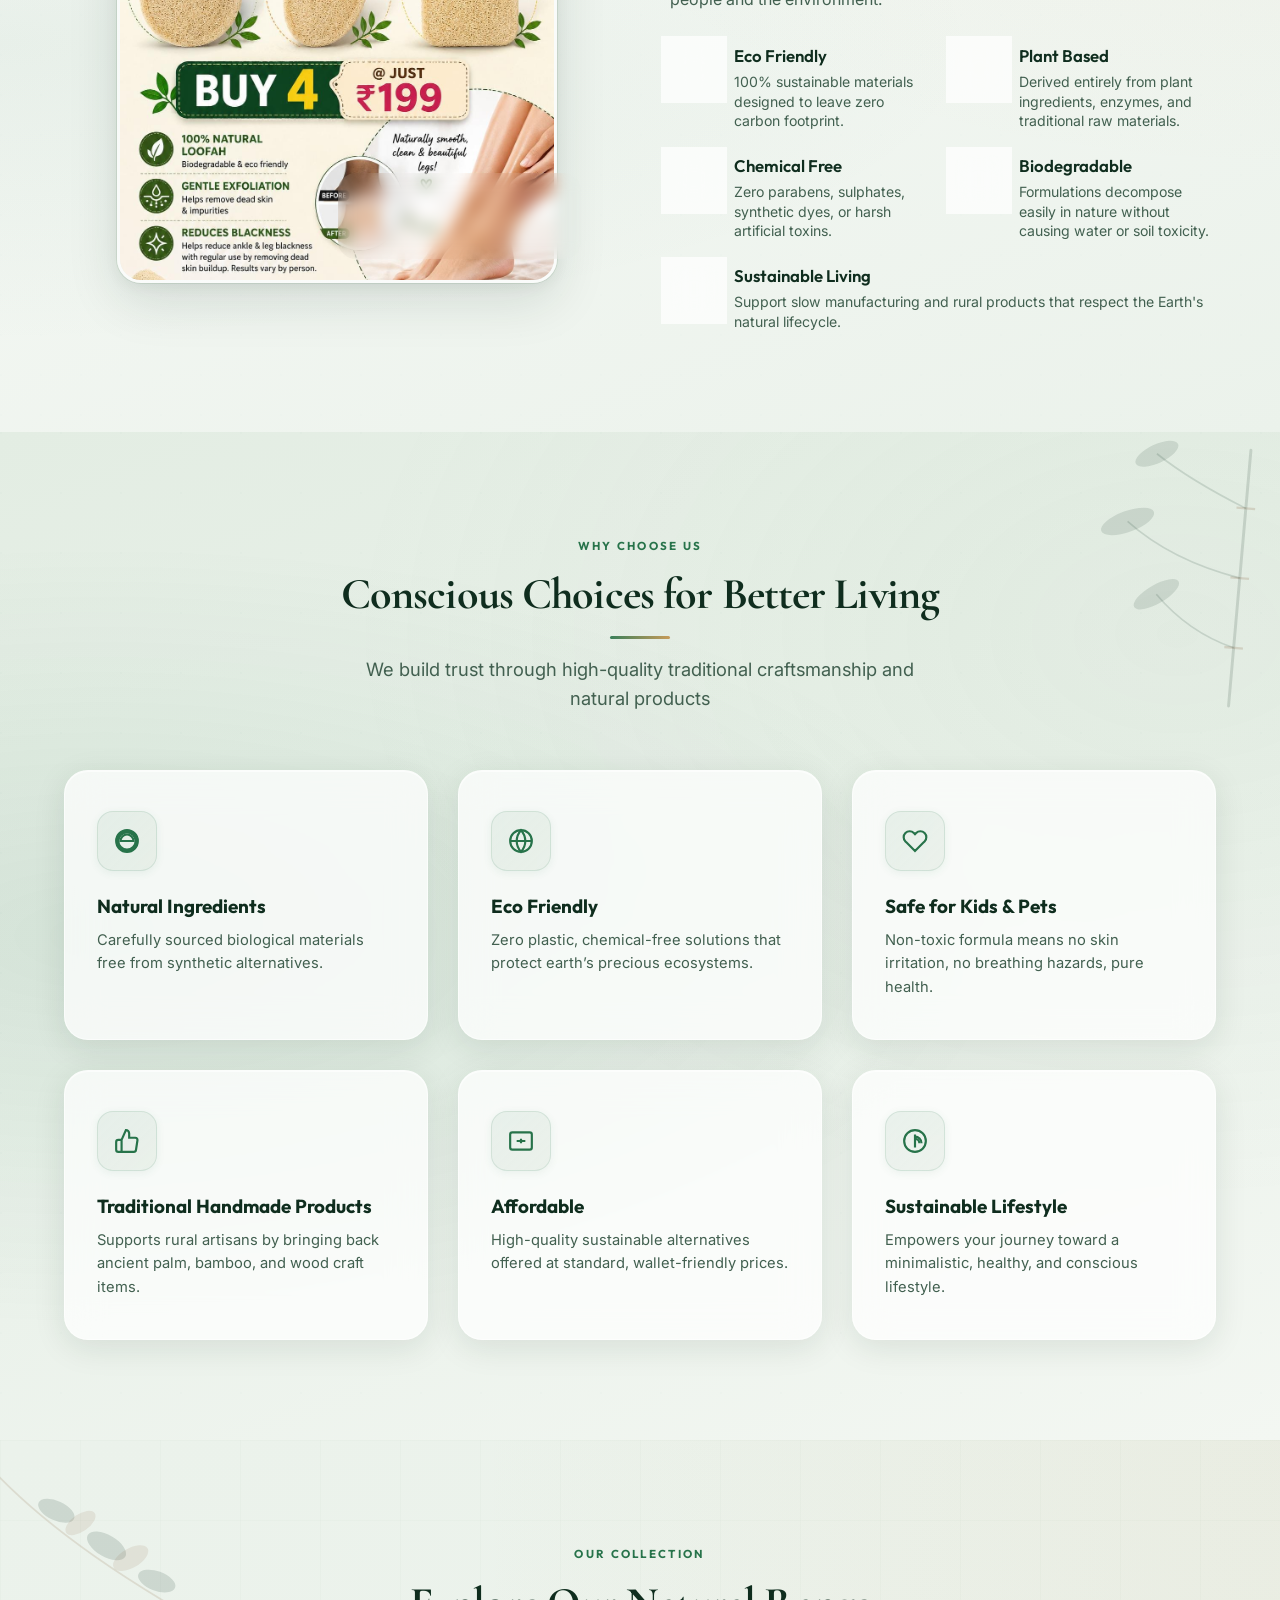
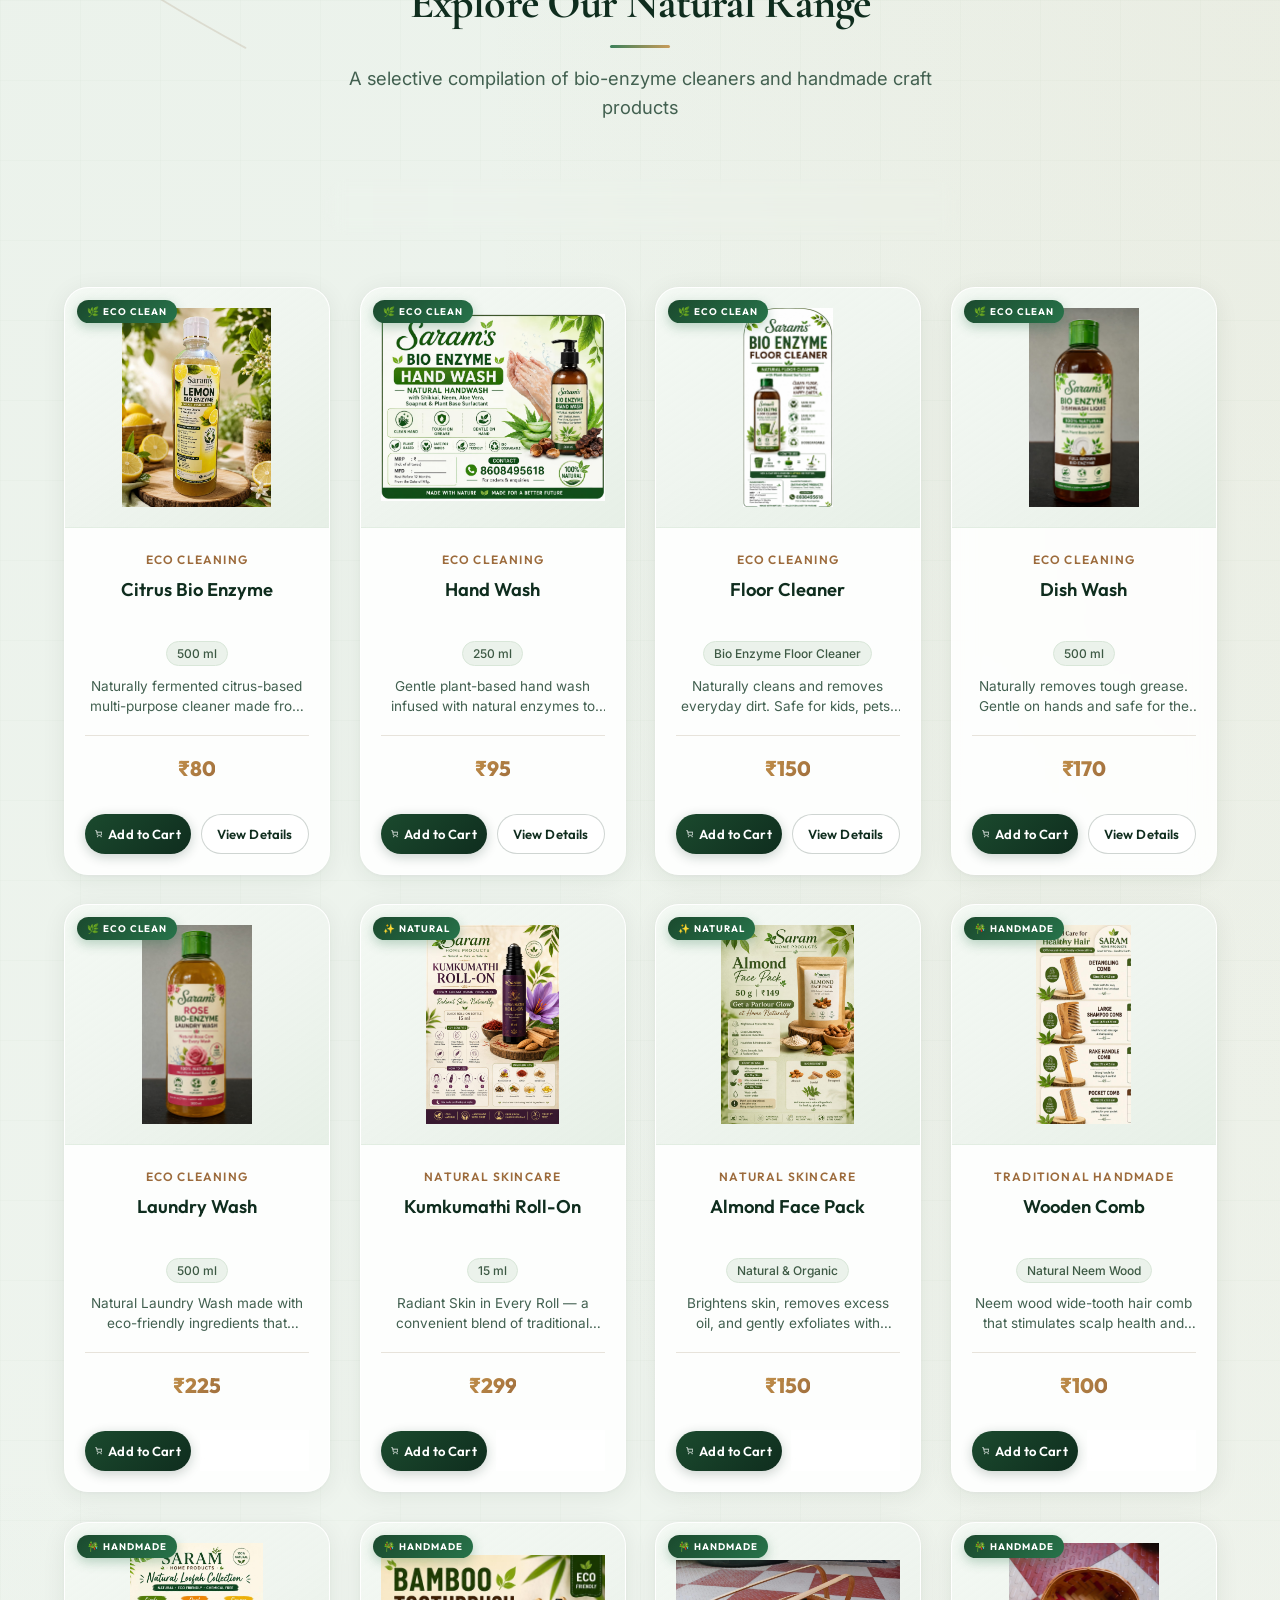
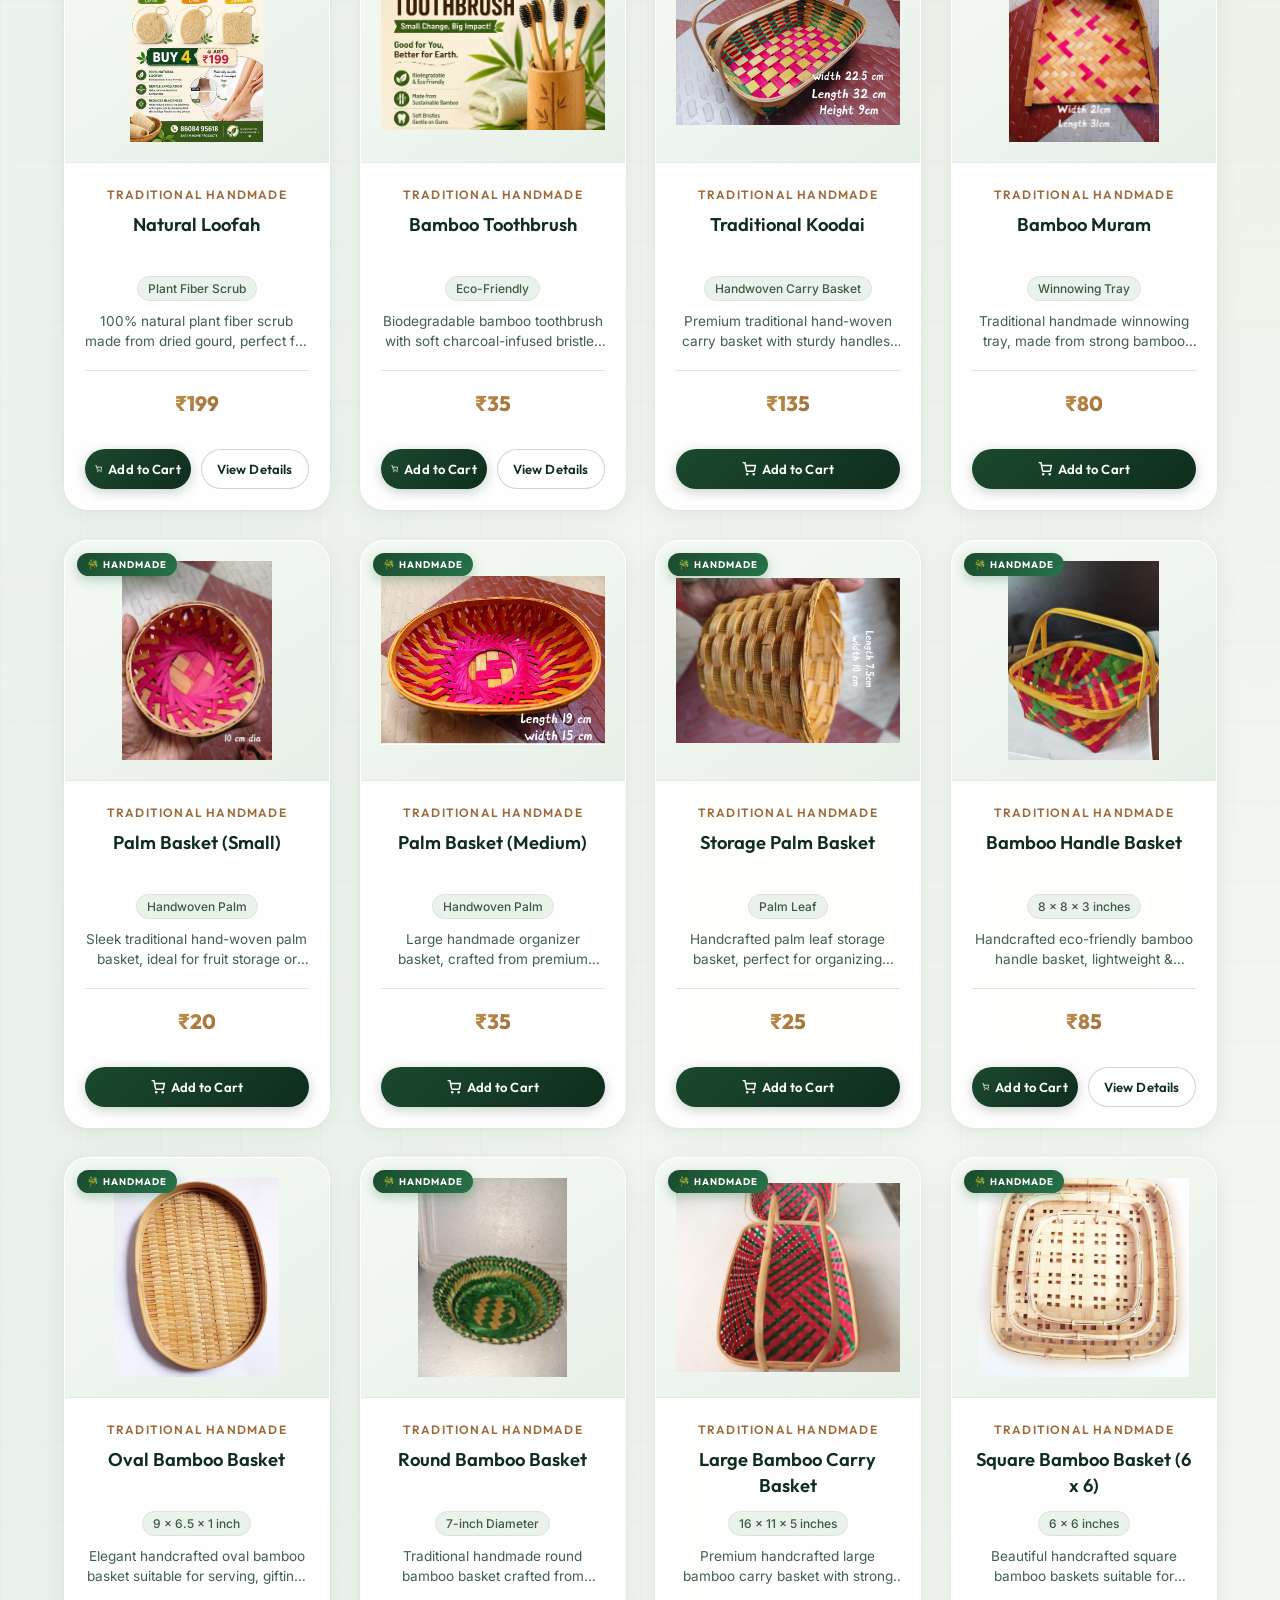
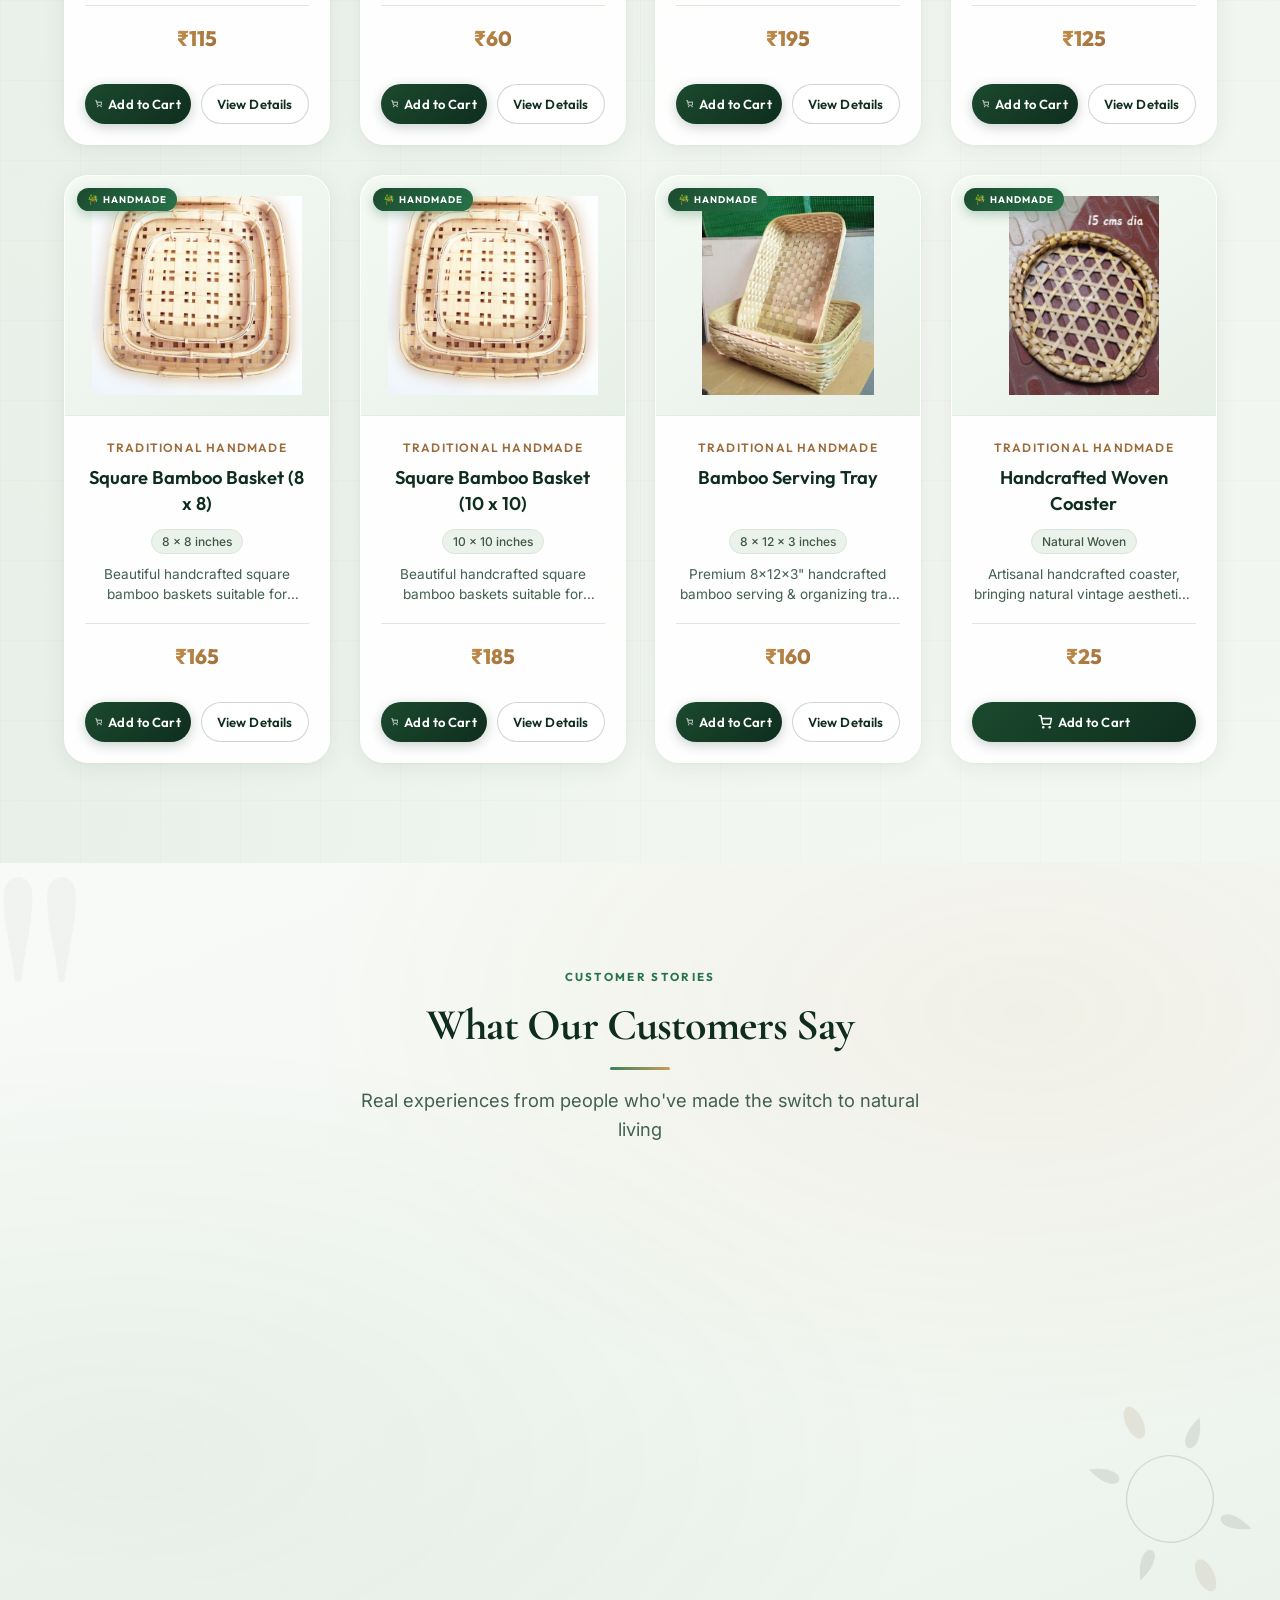
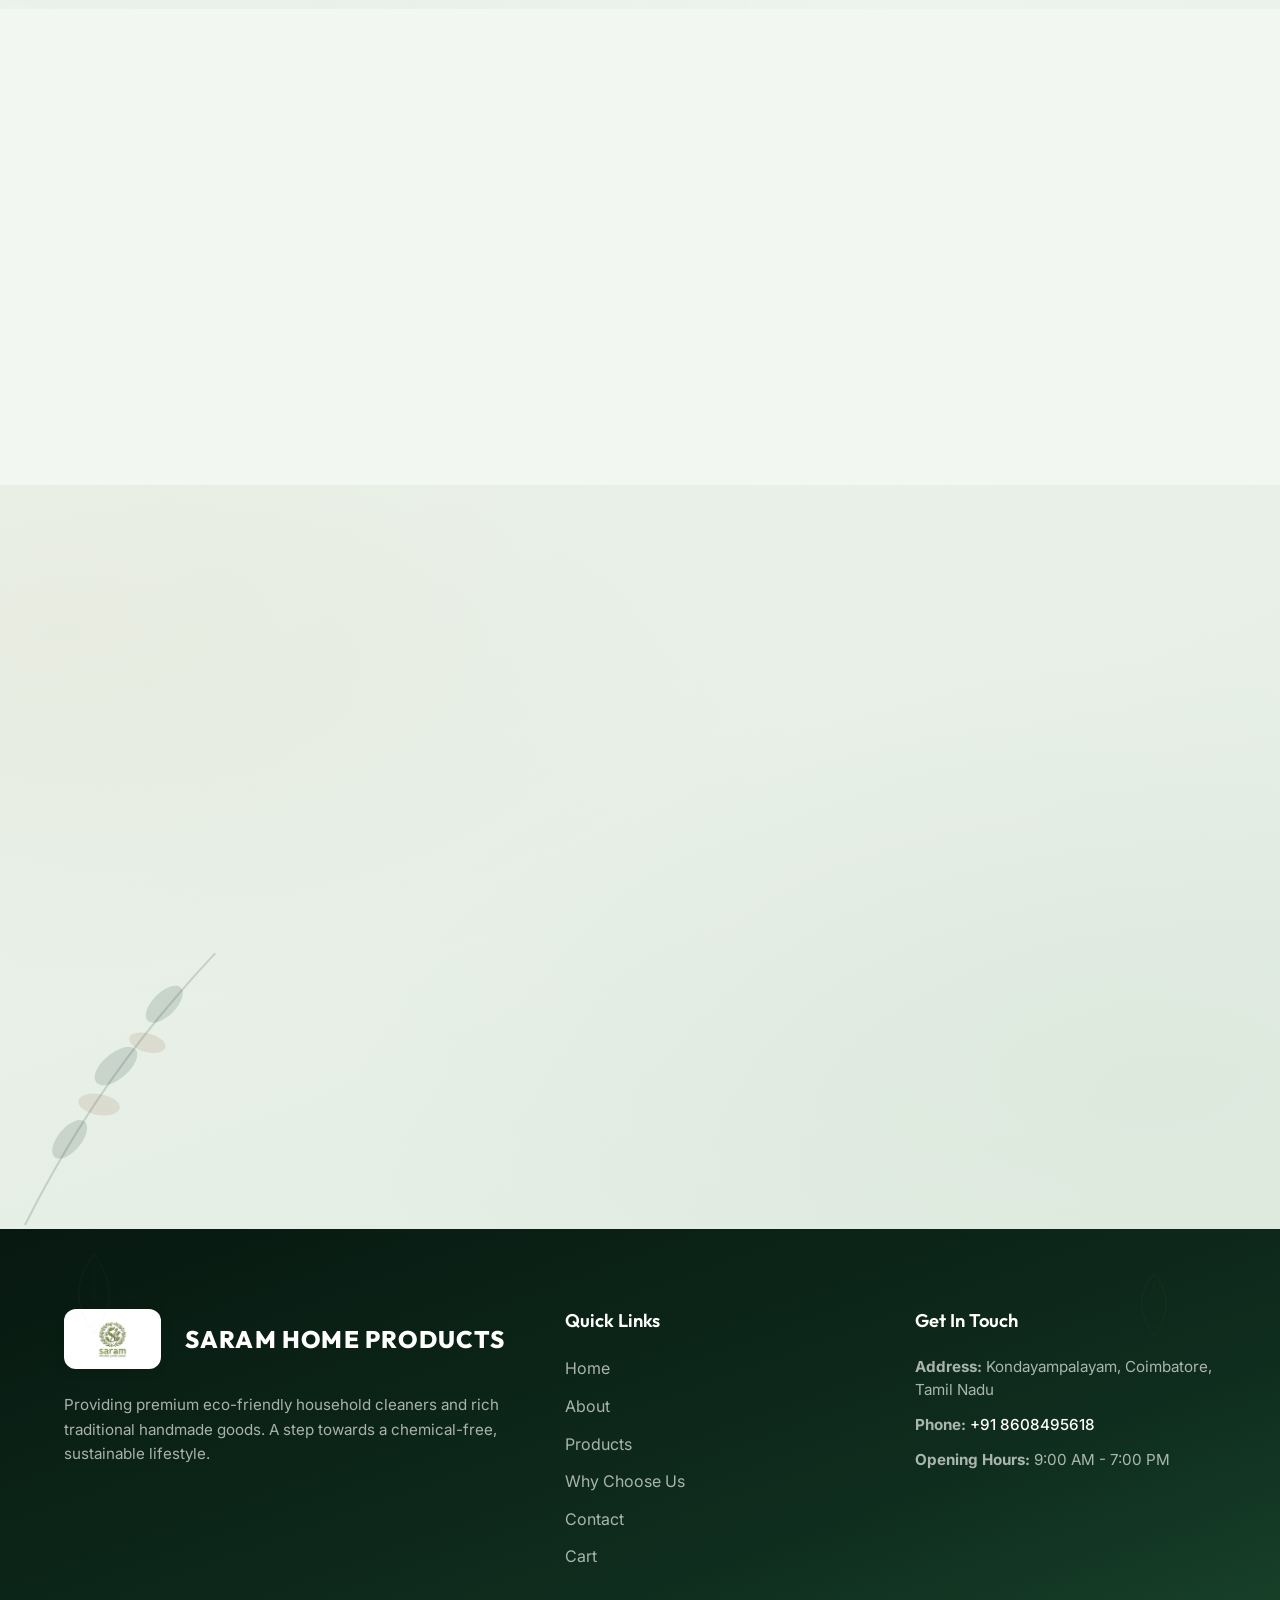
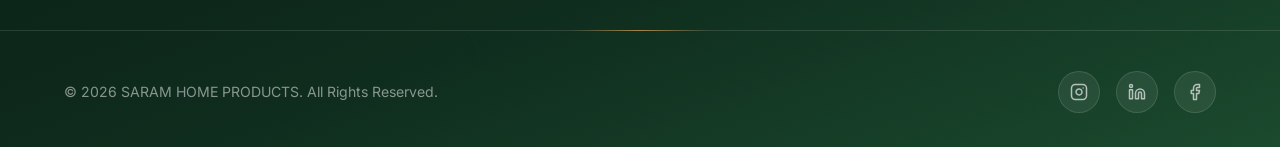
==== commit 7a9c3a86: "added_google_analytics" ====
--- a/index.html
+++ b/index.html
@@ -29,6 +29,16 @@
 
   <!-- CSS Stylesheets -->
   <link rel="stylesheet" href="style.css">
+
+  <!-- Google tag (gtag.js) -->
+<script async src="https://www.googletagmanager.com/gtag/js?id=G-P7G9J19388"></script>
+<script>
+  window.dataLayer = window.dataLayer || [];
+  function gtag(){dataLayer.push(arguments);}
+  gtag('js', new Date());
+
+  gtag('config', 'G-P7G9J19388');
+</script>
 </head>
 <body>
 
--- a/style.css
+++ b/style.css
@@ -531,12 +531,17 @@
 
 .mobile-nav {
   text-align: center;
+  width: 100%;
 }
 
 .mobile-nav ul {
   display: flex;
   flex-direction: column;
   gap: 24px;
+  align-items: center;
+  padding: 0;
+  margin: 0;
+  list-style: none;
 }
 
 .mobile-link {
@@ -549,6 +554,39 @@
 .mobile-link:hover {
   color: var(--color-accent);
 }
+
+/* Mobile Nav Cart Link Centering & Alignment */
+.mobile-cart-link {
+  display: inline-flex;
+  align-items: center;
+  justify-content: center;
+  gap: 8px;
+  position: relative;
+}
+
+.icon-cart-sm {
+  width: 24px;
+  height: 24px;
+  flex-shrink: 0;
+  stroke: currentColor;
+}
+
+.mobile-cart-badge {
+  display: inline-flex;
+  align-items: center;
+  justify-content: center;
+  background: var(--color-emerald);
+  color: var(--color-white);
+  font-size: 0.85rem;
+  font-weight: 700;
+  min-width: 22px;
+  height: 22px;
+  padding: 0 6px;
+  border-radius: var(--radius-full);
+  line-height: 1;
+  margin-left: 2px;
+}
+
 
 /* === HERO SECTION — IMMERSIVE PREMIUM ENVIRONMENT === */
 .hero-section {
@@ -1712,8 +1750,24 @@
   background-color: var(--color-primary);
   color: rgba(255,255,255,0.7);
   padding-top: 80px;
-  border-top: 2px solid rgba(255,255,255,0.05);
-}
+  border: none !important;
+  border-top: none !important;
+  box-shadow: none !important;
+}
+
+.main-footer::before,
+.main-footer::after,
+.footer-grid::before,
+.footer-grid::after,
+.footer-logo-row::before,
+.footer-logo-row::after {
+  display: none !important;
+  content: none !important;
+  border: none !important;
+  height: 0 !important;
+}
+
+
 
 .footer-grid {
   display: grid;
@@ -5082,18 +5136,7 @@
   overflow: hidden;
 }
 
-/* Top glow line */
-.main-footer::before {
-  content: '';
-  display: block;
-  height: 2px;
-  background: linear-gradient(90deg,
-    transparent 0%,
-    rgba(39, 115, 74, 0.5) 20%,
-    var(--color-gold) 50%,
-    rgba(39, 115, 74, 0.5) 80%,
-    transparent 100%);
-}
+
 
 /* ==========================================================================
    NAV LINK — ACTIVE STATE GRADIENT
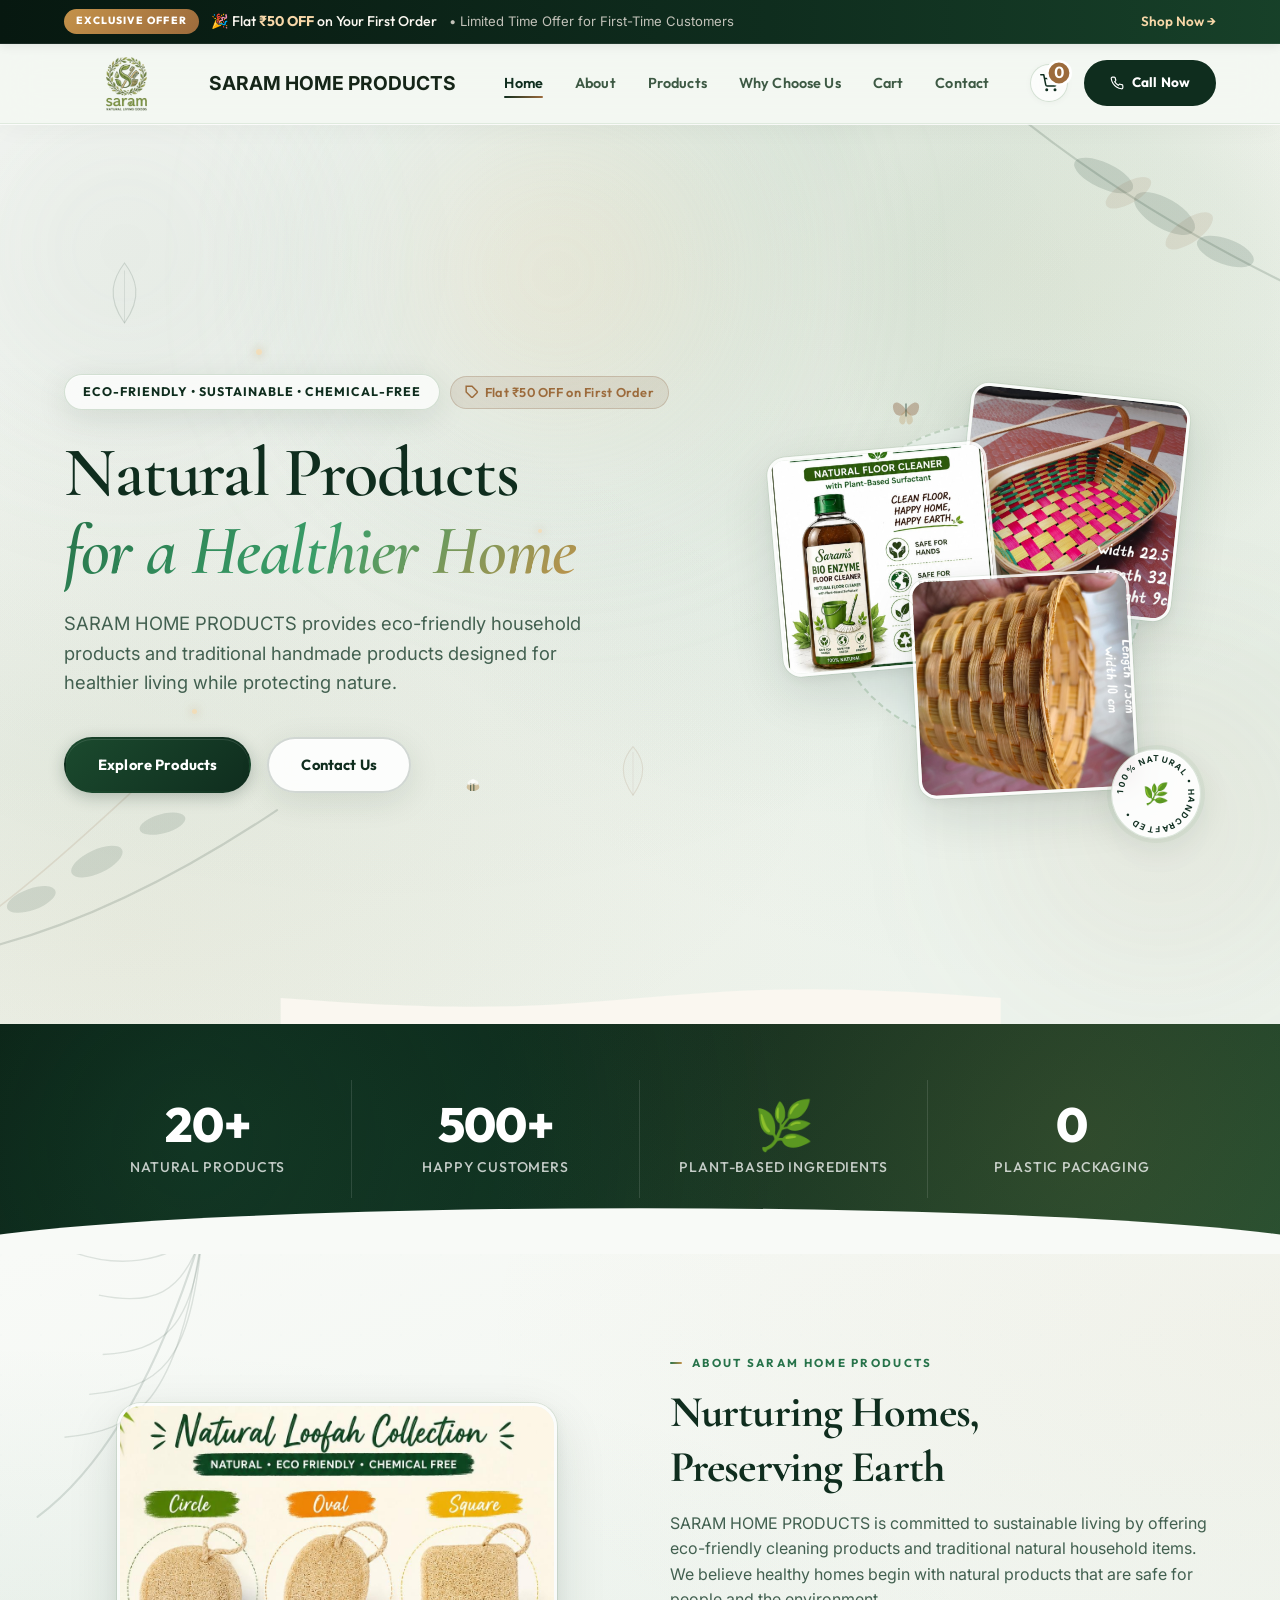
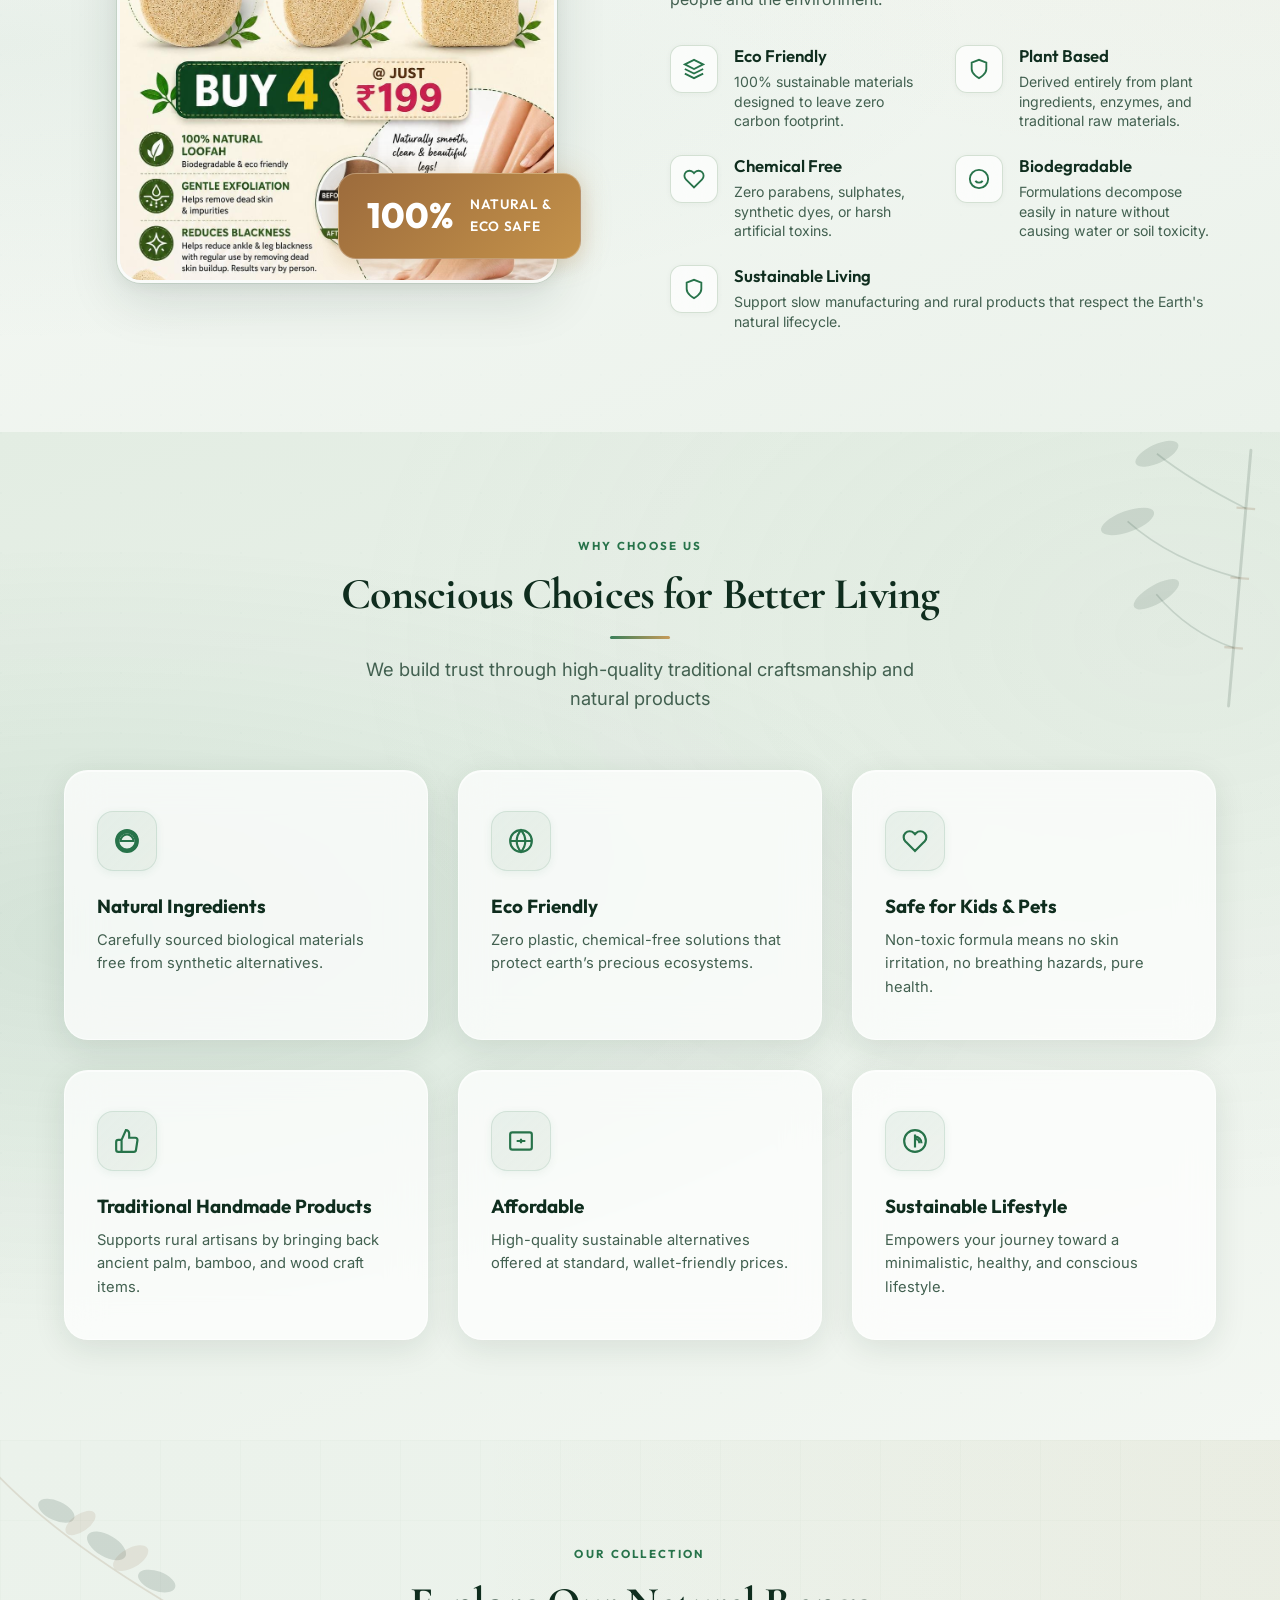
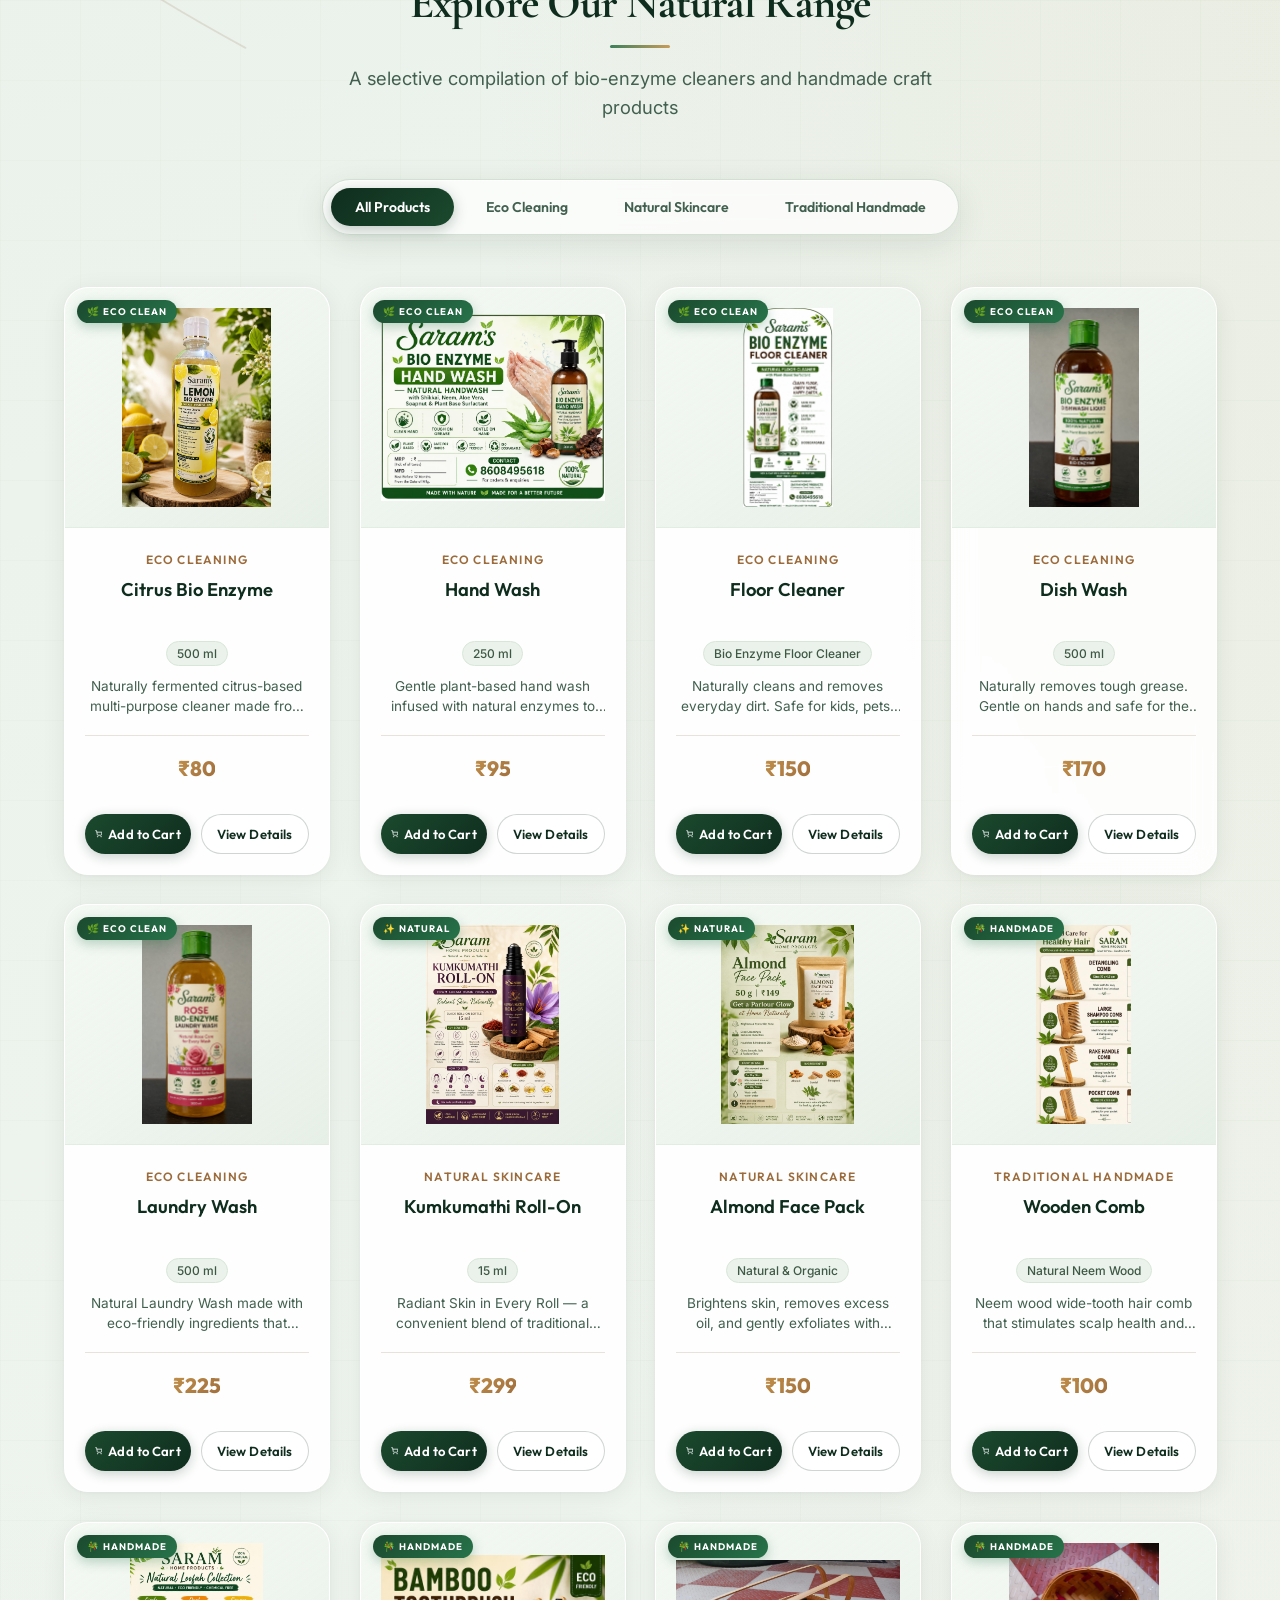
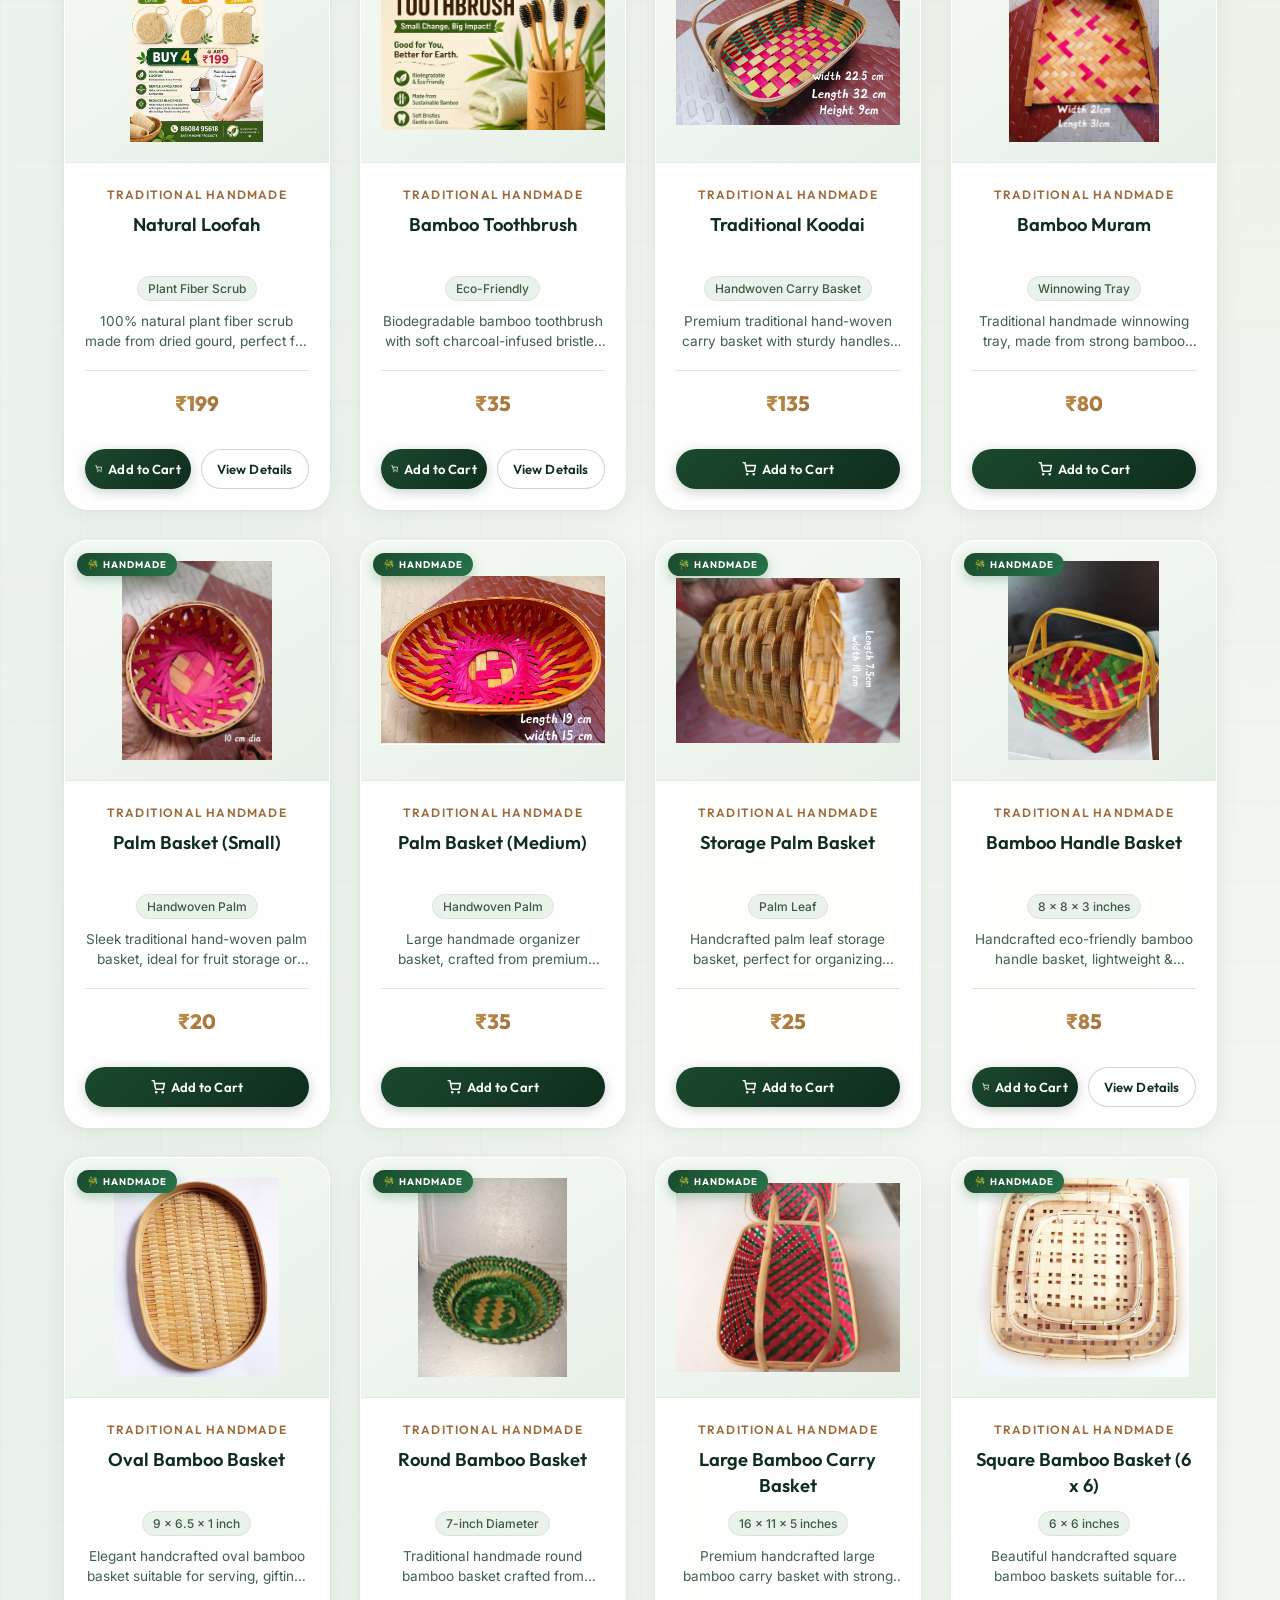
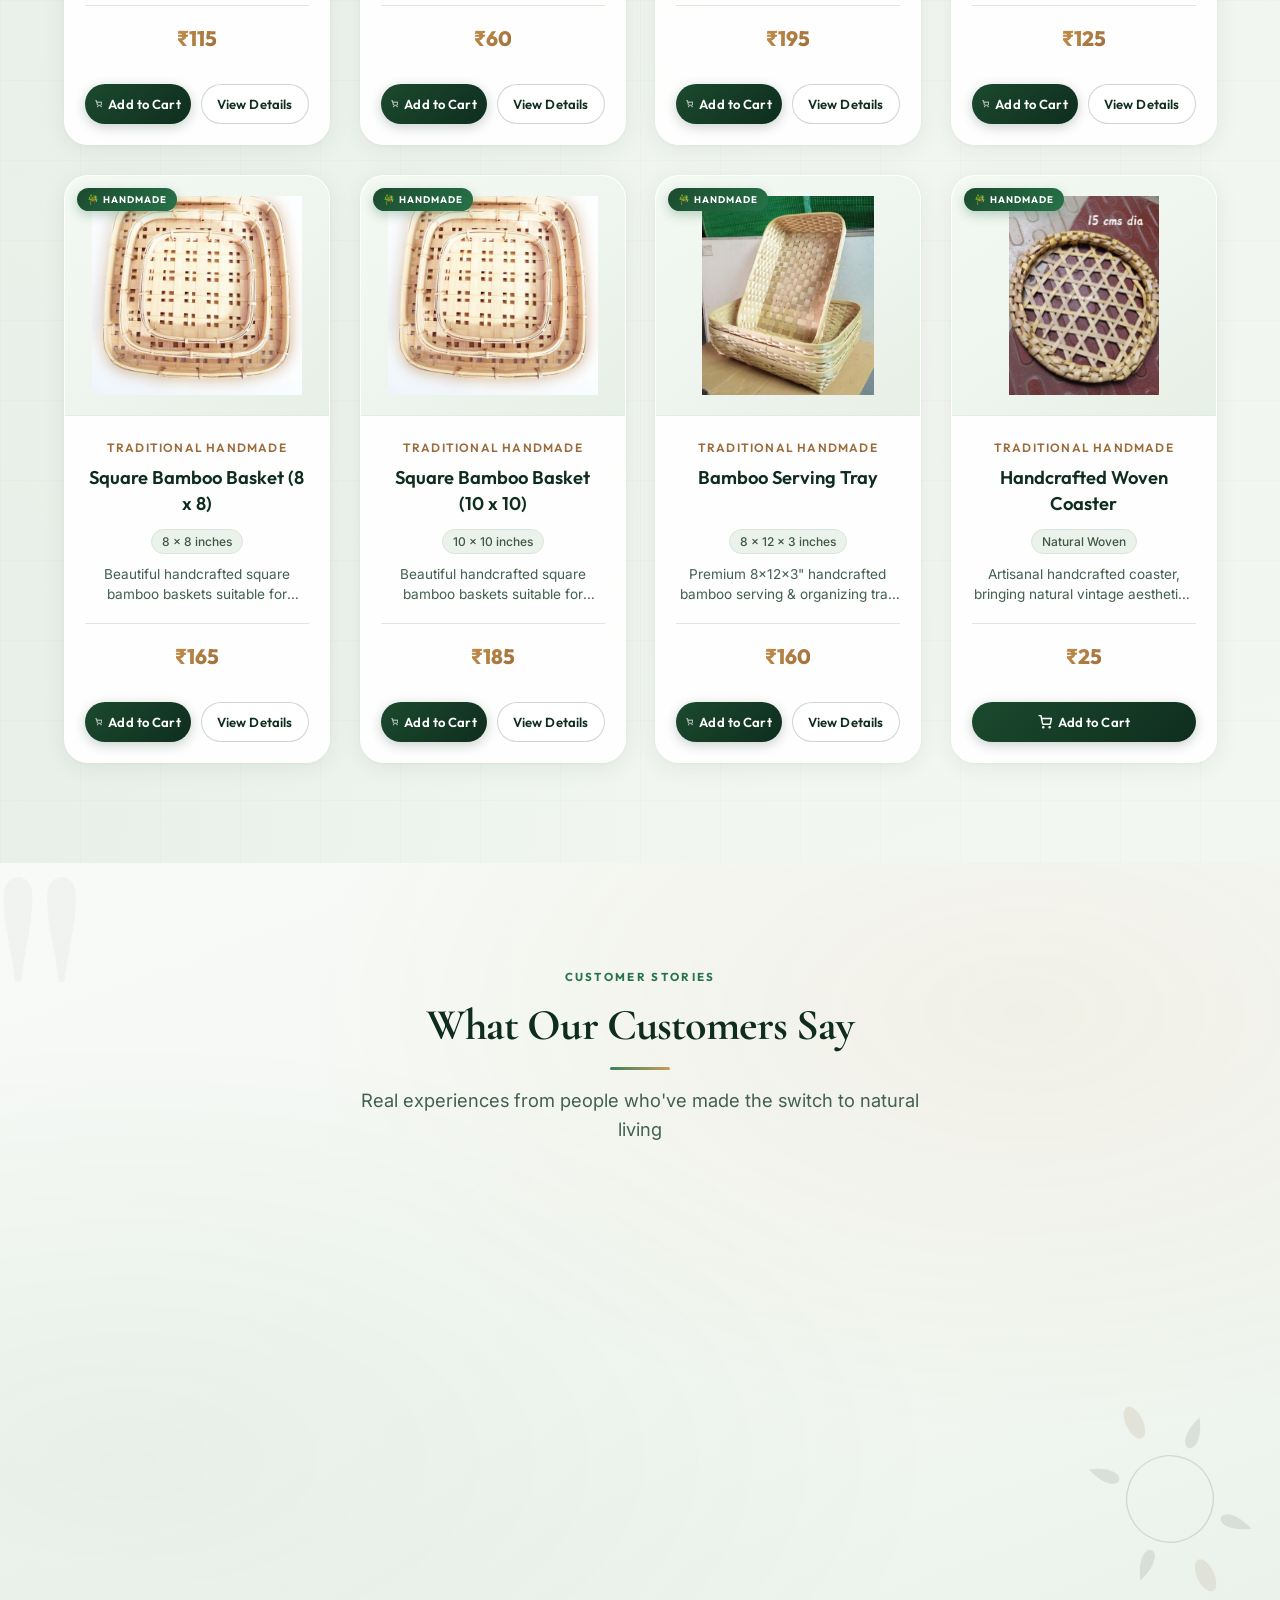
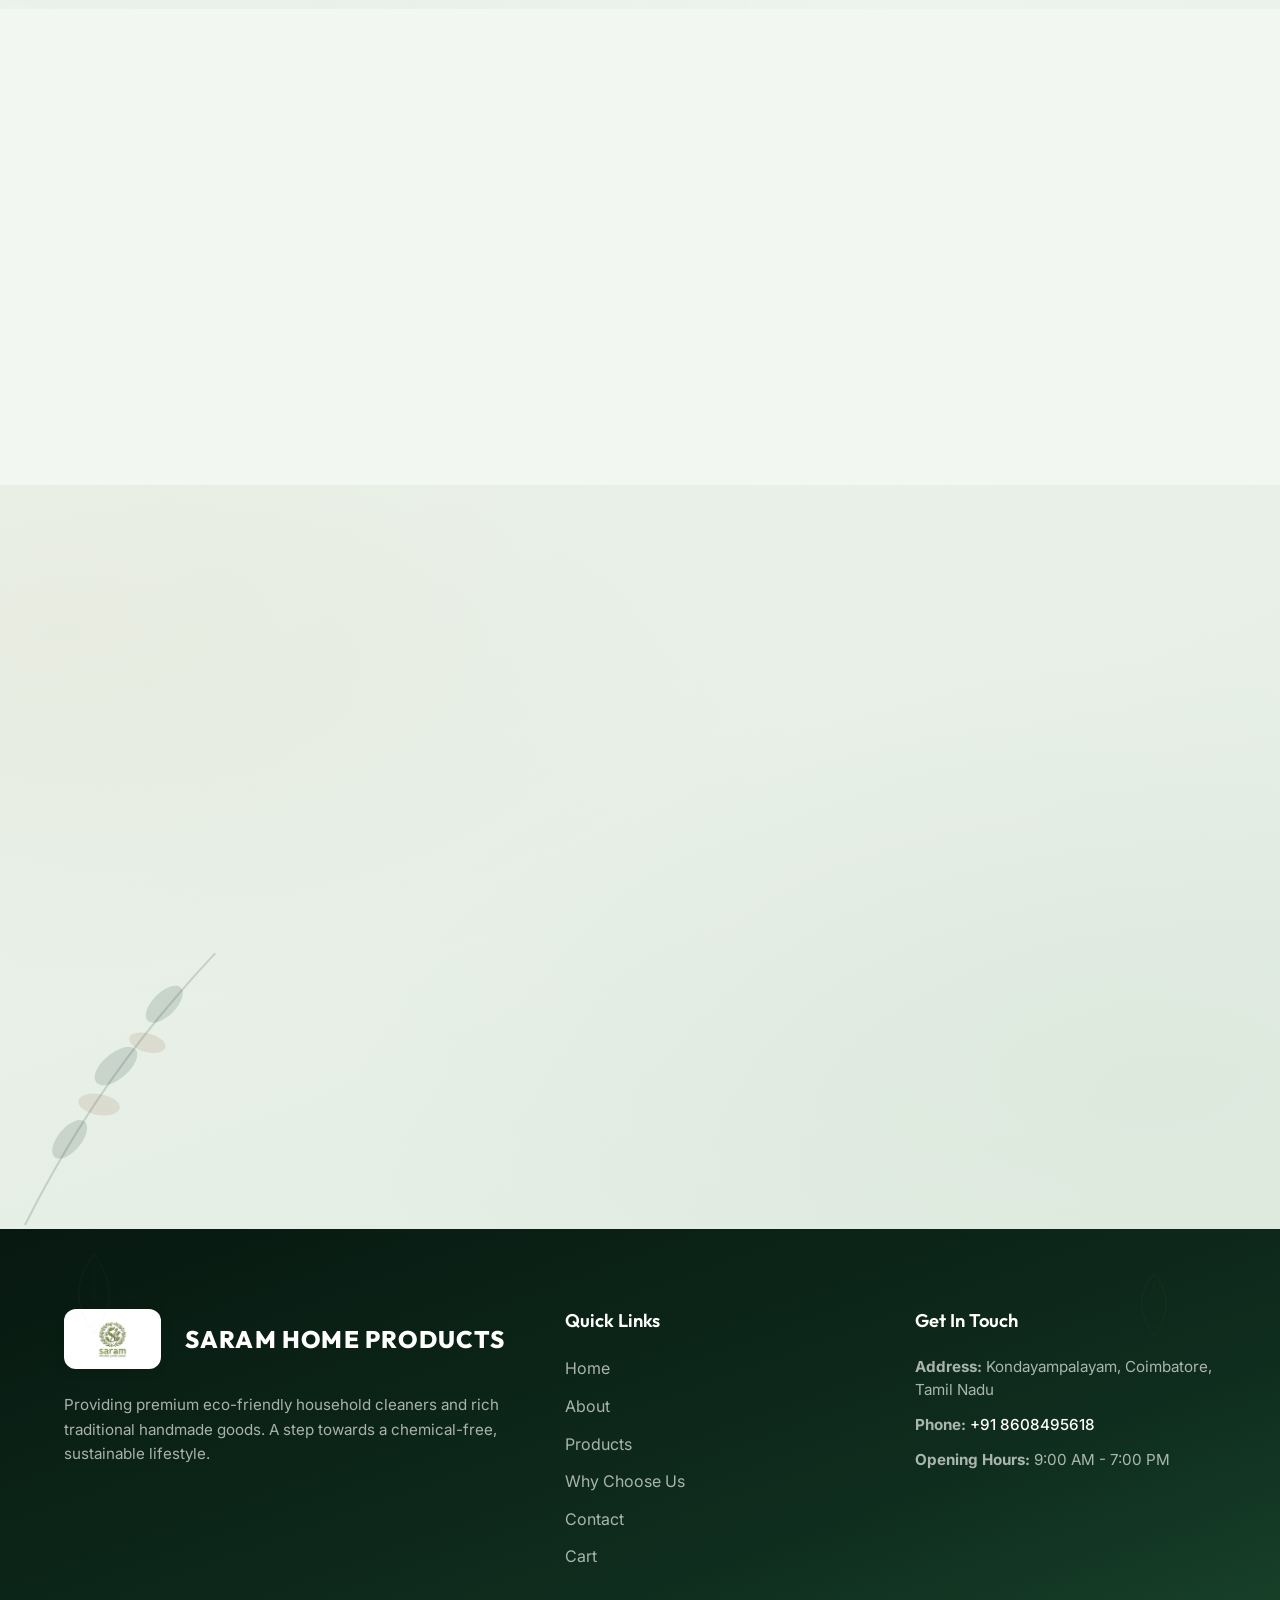
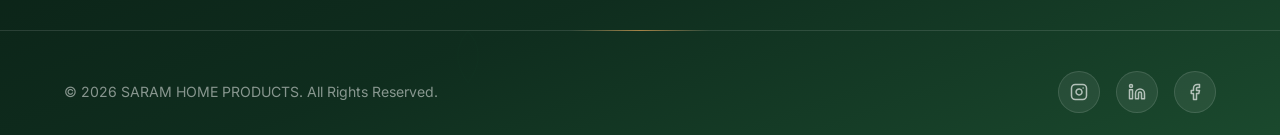
==== commit e5810a7a: "added_google_analytics" ====
--- a/index.html
+++ b/index.html
@@ -31,13 +31,13 @@
   <link rel="stylesheet" href="style.css">
 
   <!-- Google tag (gtag.js) -->
-<script async src="https://www.googletagmanager.com/gtag/js?id=G-P7G9J19388"></script>
+<script async src="https://www.googletagmanager.com/gtag/js?id=G-CV20M4LQ7P"></script>
 <script>
   window.dataLayer = window.dataLayer || [];
   function gtag(){dataLayer.push(arguments);}
   gtag('js', new Date());
 
-  gtag('config', 'G-P7G9J19388');
+  gtag('config', 'G-CV20M4LQ7P');
 </script>
 </head>
 <body>
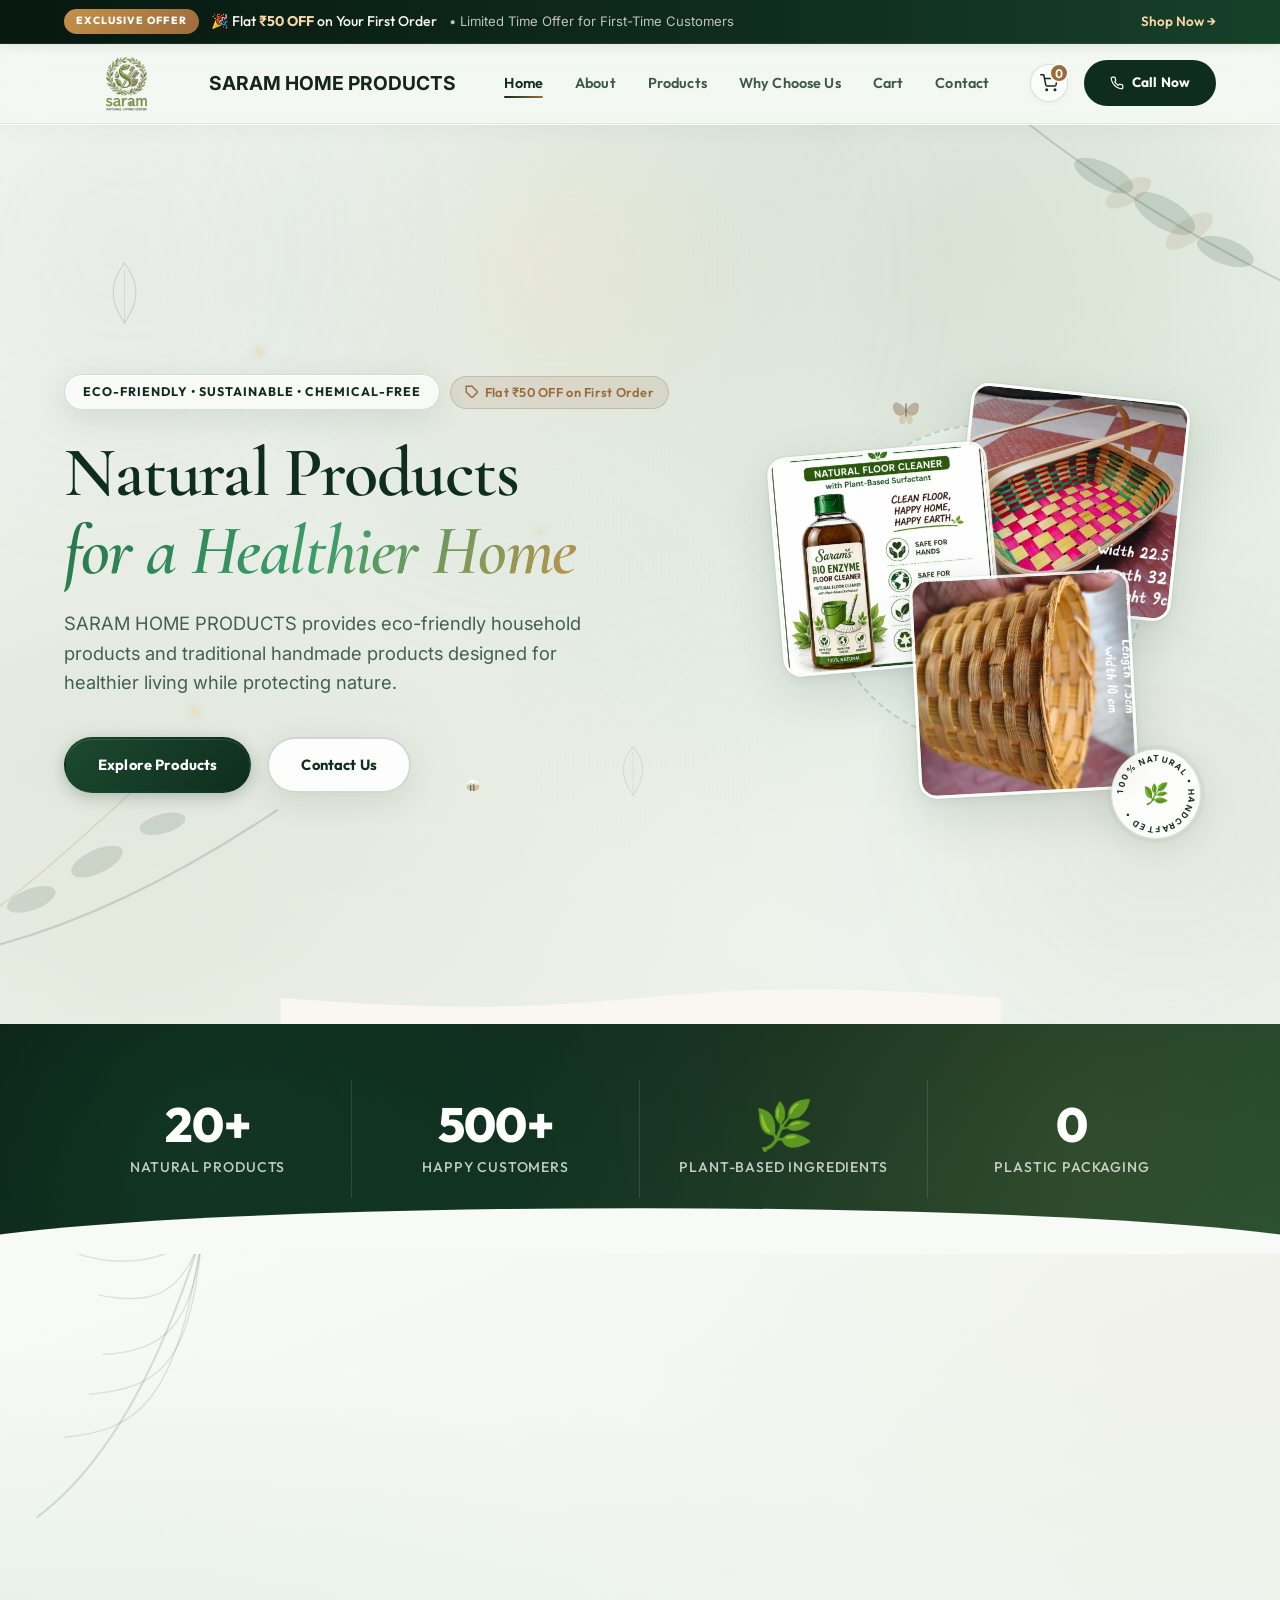
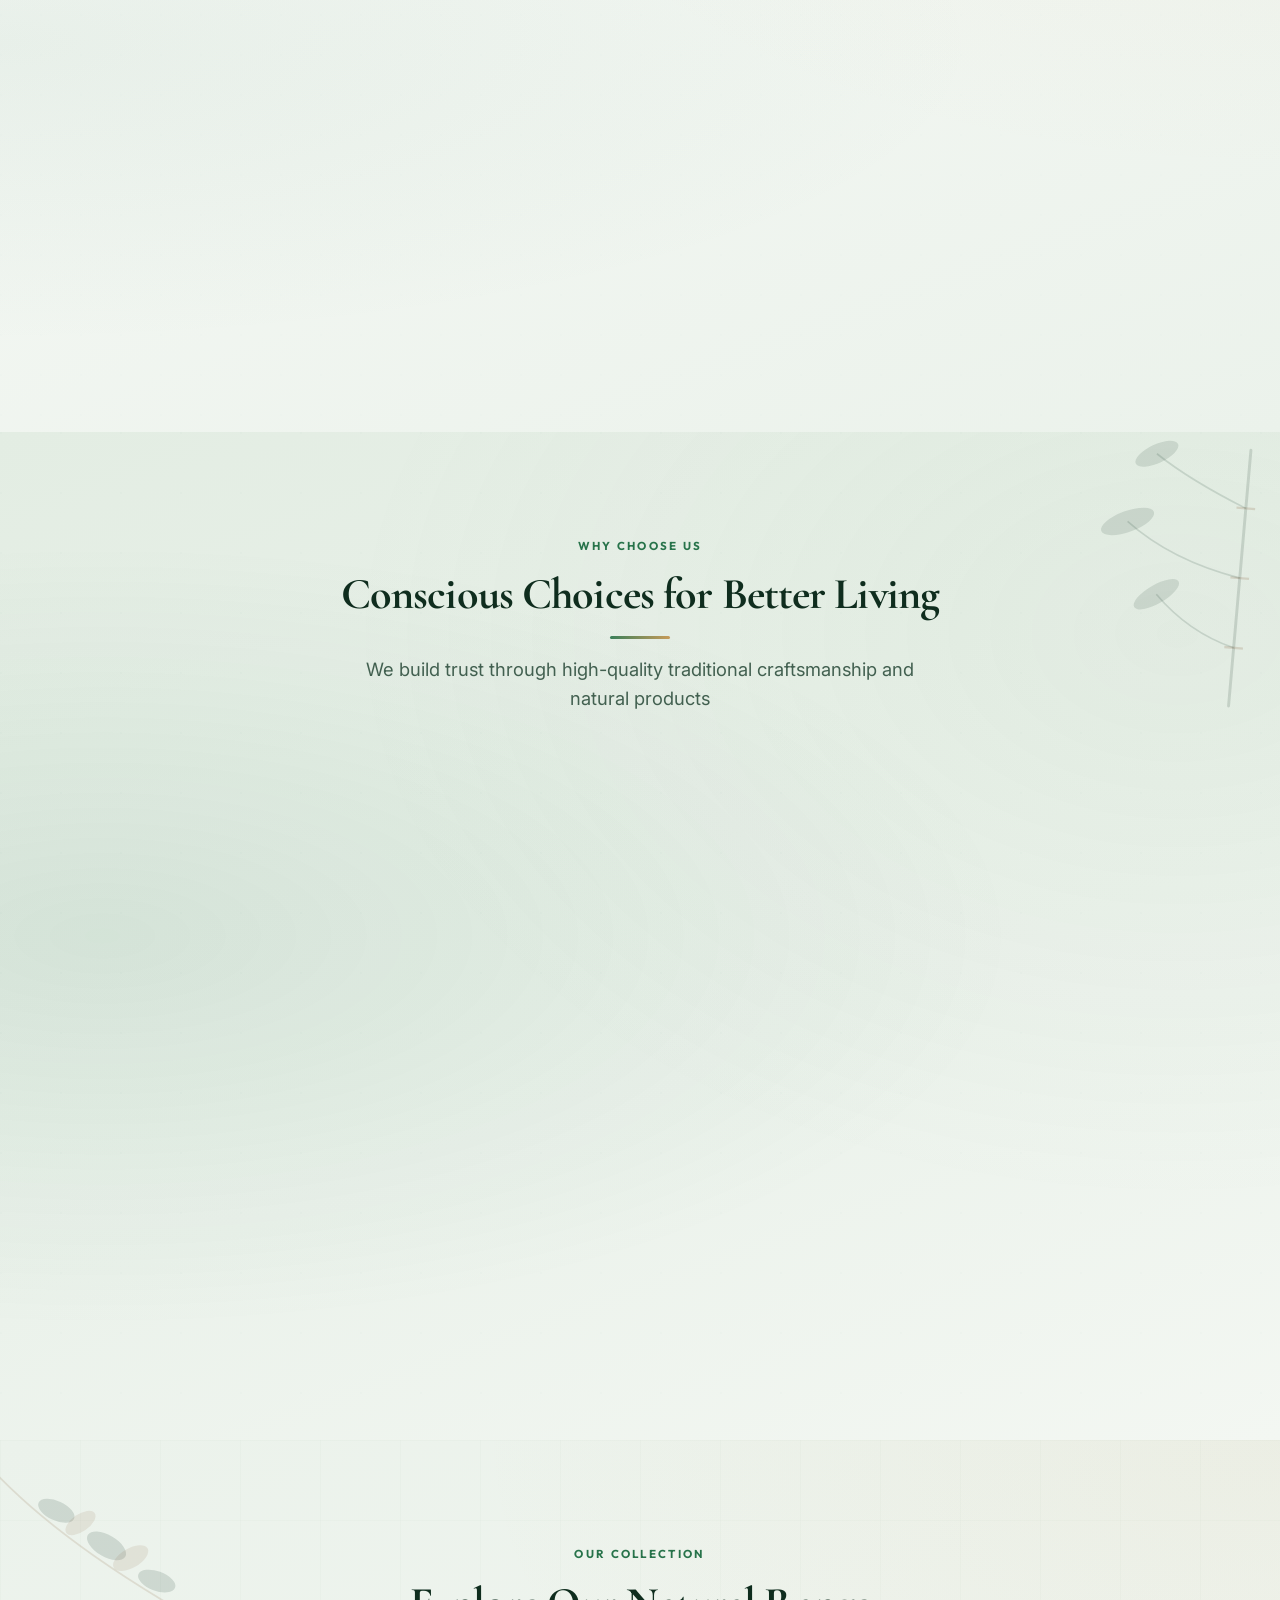
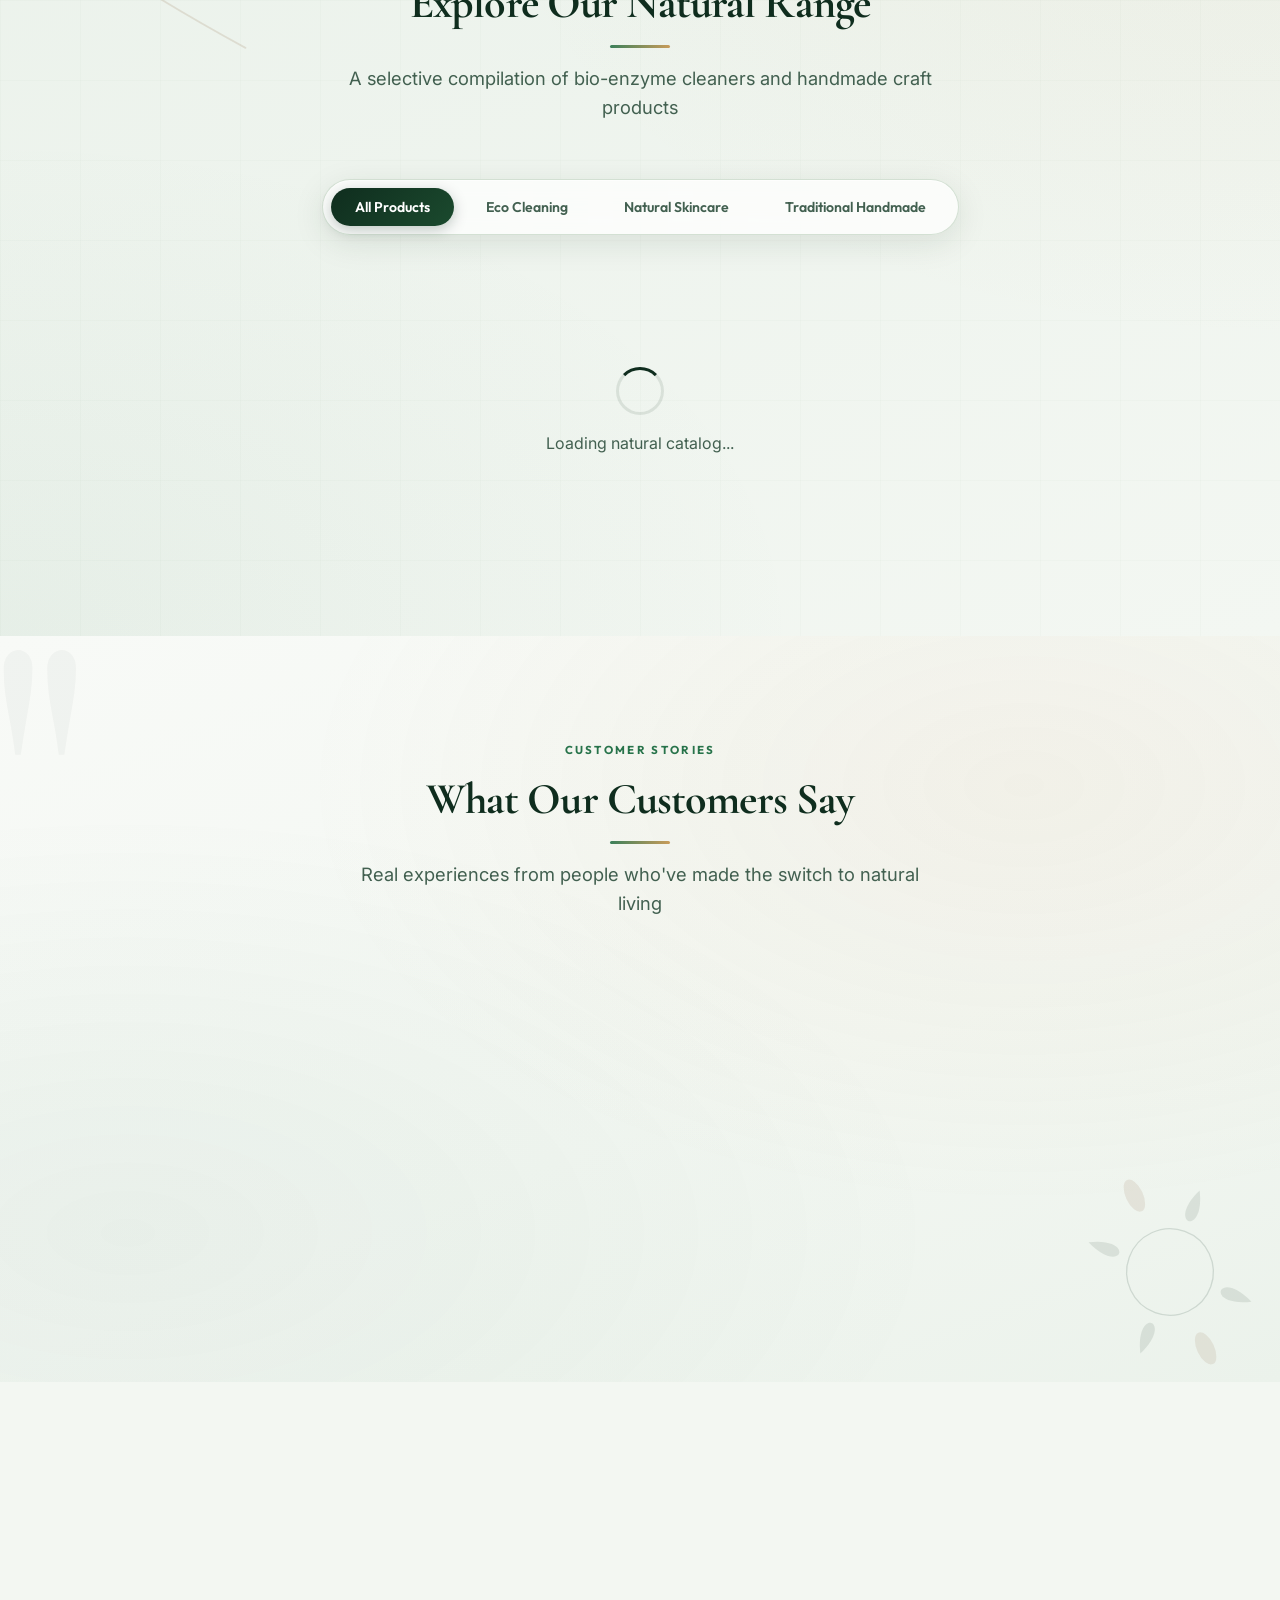
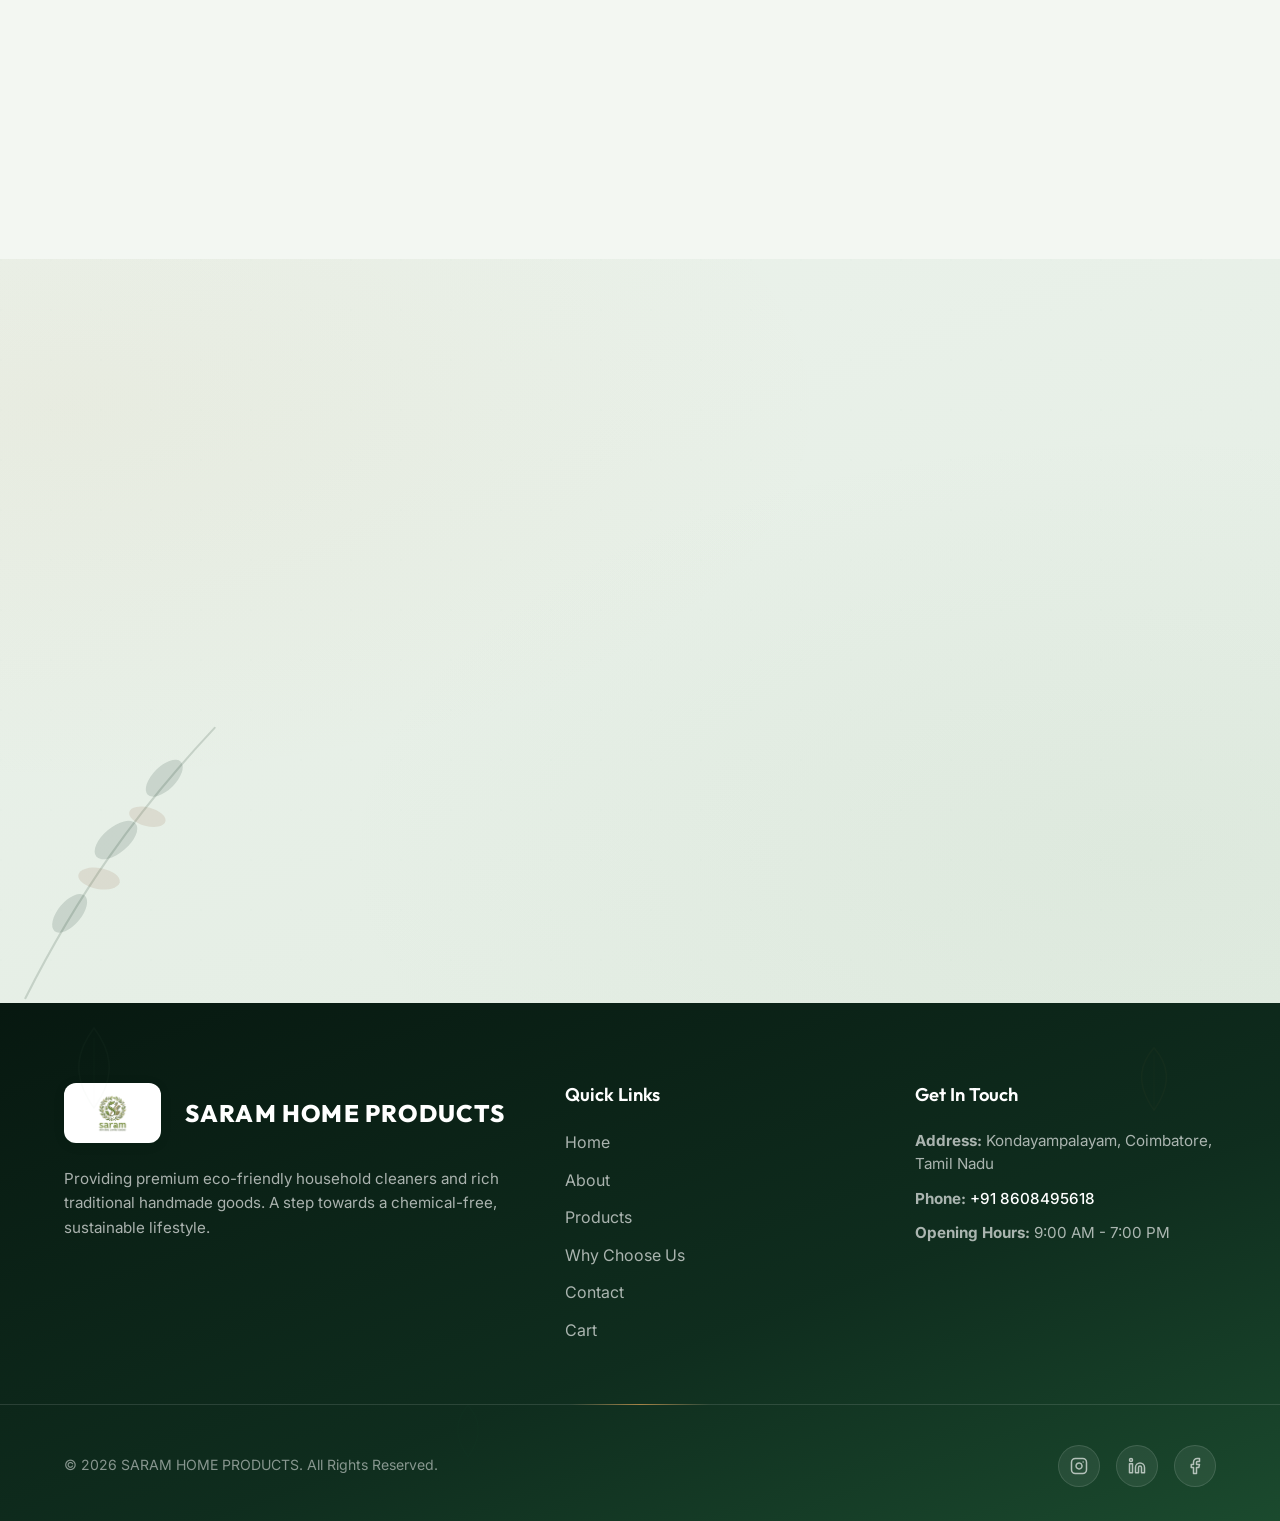
==== commit 1ebfd138: "added admin dashboard" ====
--- a/index.html
+++ b/index.html
@@ -750,8 +750,9 @@
   </button>
 
   <!-- Scripts -->
-  <script src="js/productData.js"></script>
-  <script src="js/cart.js"></script>
-  <script src="script.js"></script>
+<script src="https://cdn.jsdelivr.net/npm/@supabase/supabase-js@2"></script>
+<script src="js/productData.js"></script>
+<script src="js/cart.js"></script>
+<script src="script.js"></script>
 </body>
 </html>
--- a/style.css
+++ b/style.css
@@ -1176,6 +1176,7 @@
   height: 240px;
   width: 100%;
   padding: 20px;
+  box-sizing: border-box;
   background: linear-gradient(145deg,
     rgba(242, 248, 242, 0.9) 0%,
     rgba(235, 242, 235, 0.8) 50%,
@@ -1186,14 +1187,17 @@
   overflow: hidden;
   position: relative;
   border-bottom: 1px solid rgba(216, 230, 216, 0.6);
+  flex-shrink: 0;
 }
 
 .product-img {
+  width: 100%;
+  height: 100%;
   max-width: 100%;
   max-height: 100%;
-  width: auto;
-  height: auto;
   object-fit: contain;
+  object-position: center;
+  display: block;
   transition: var(--transition-slow);
 }
 
